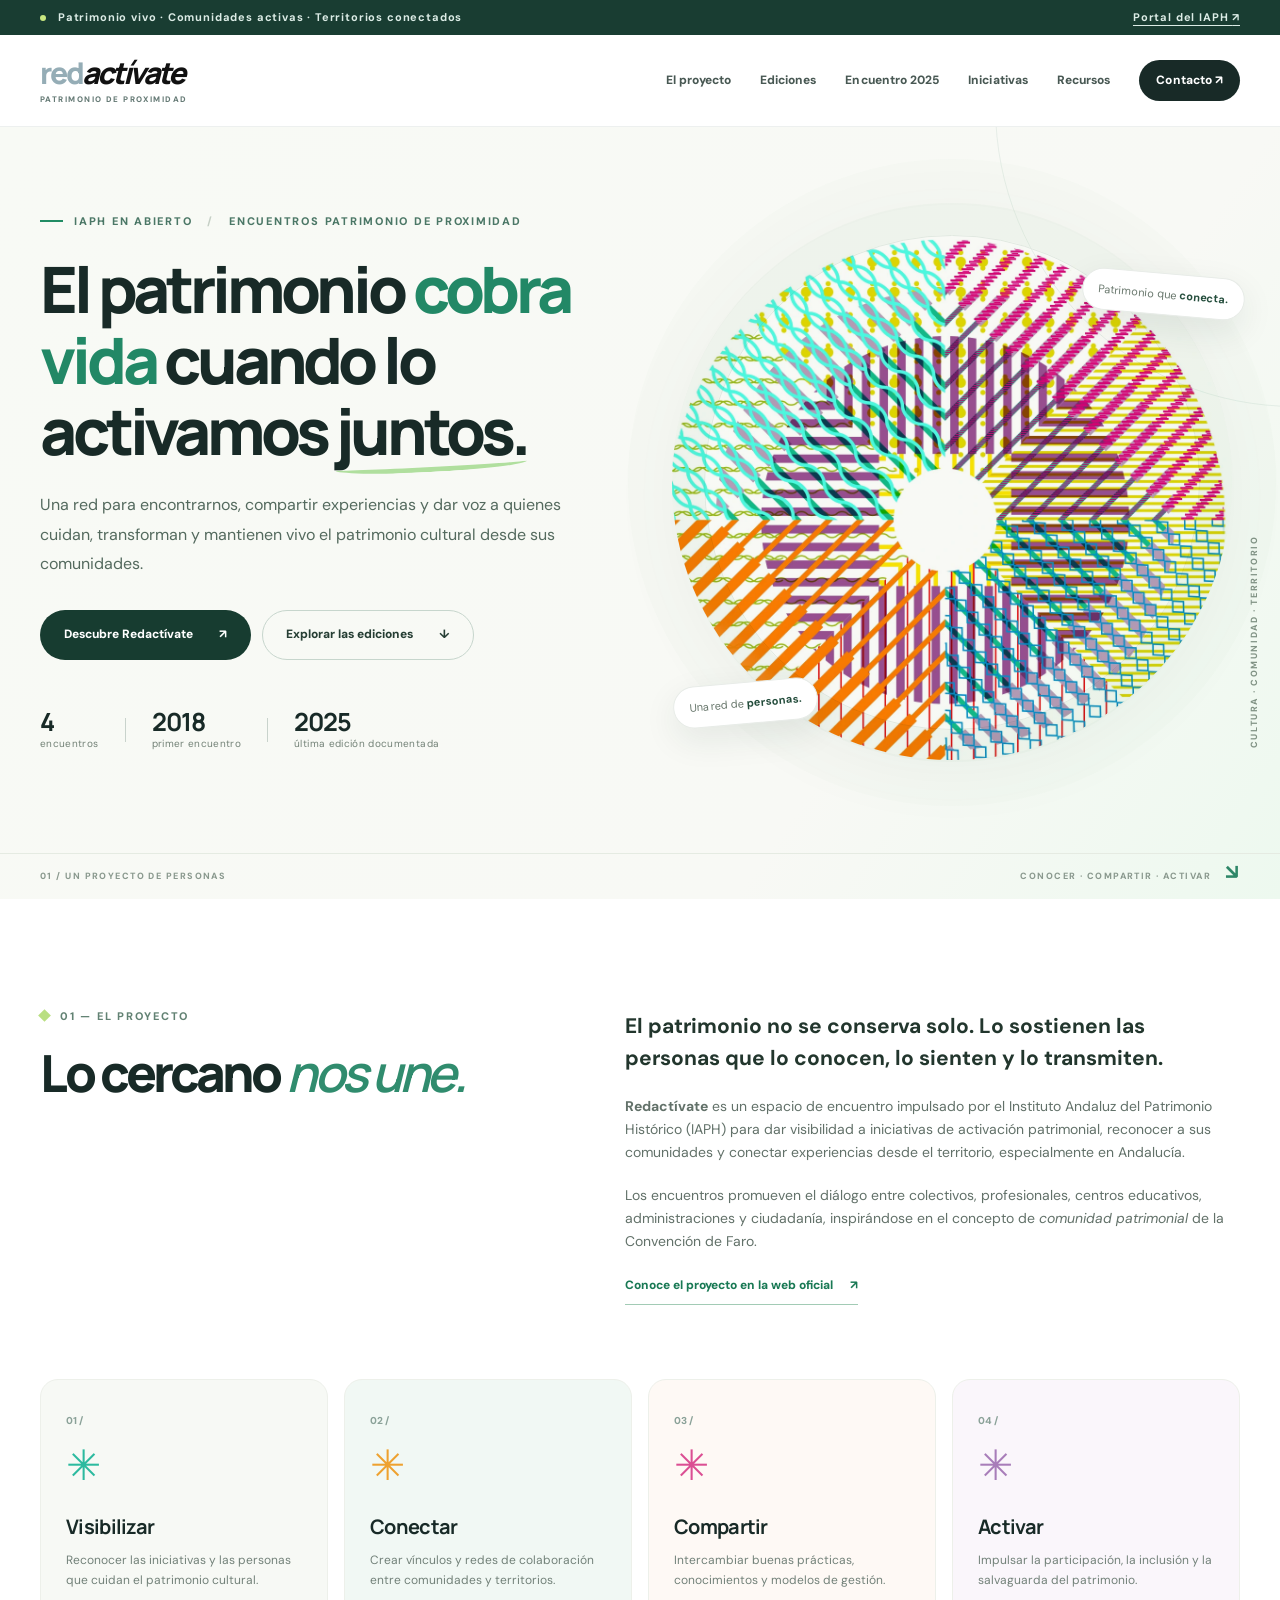
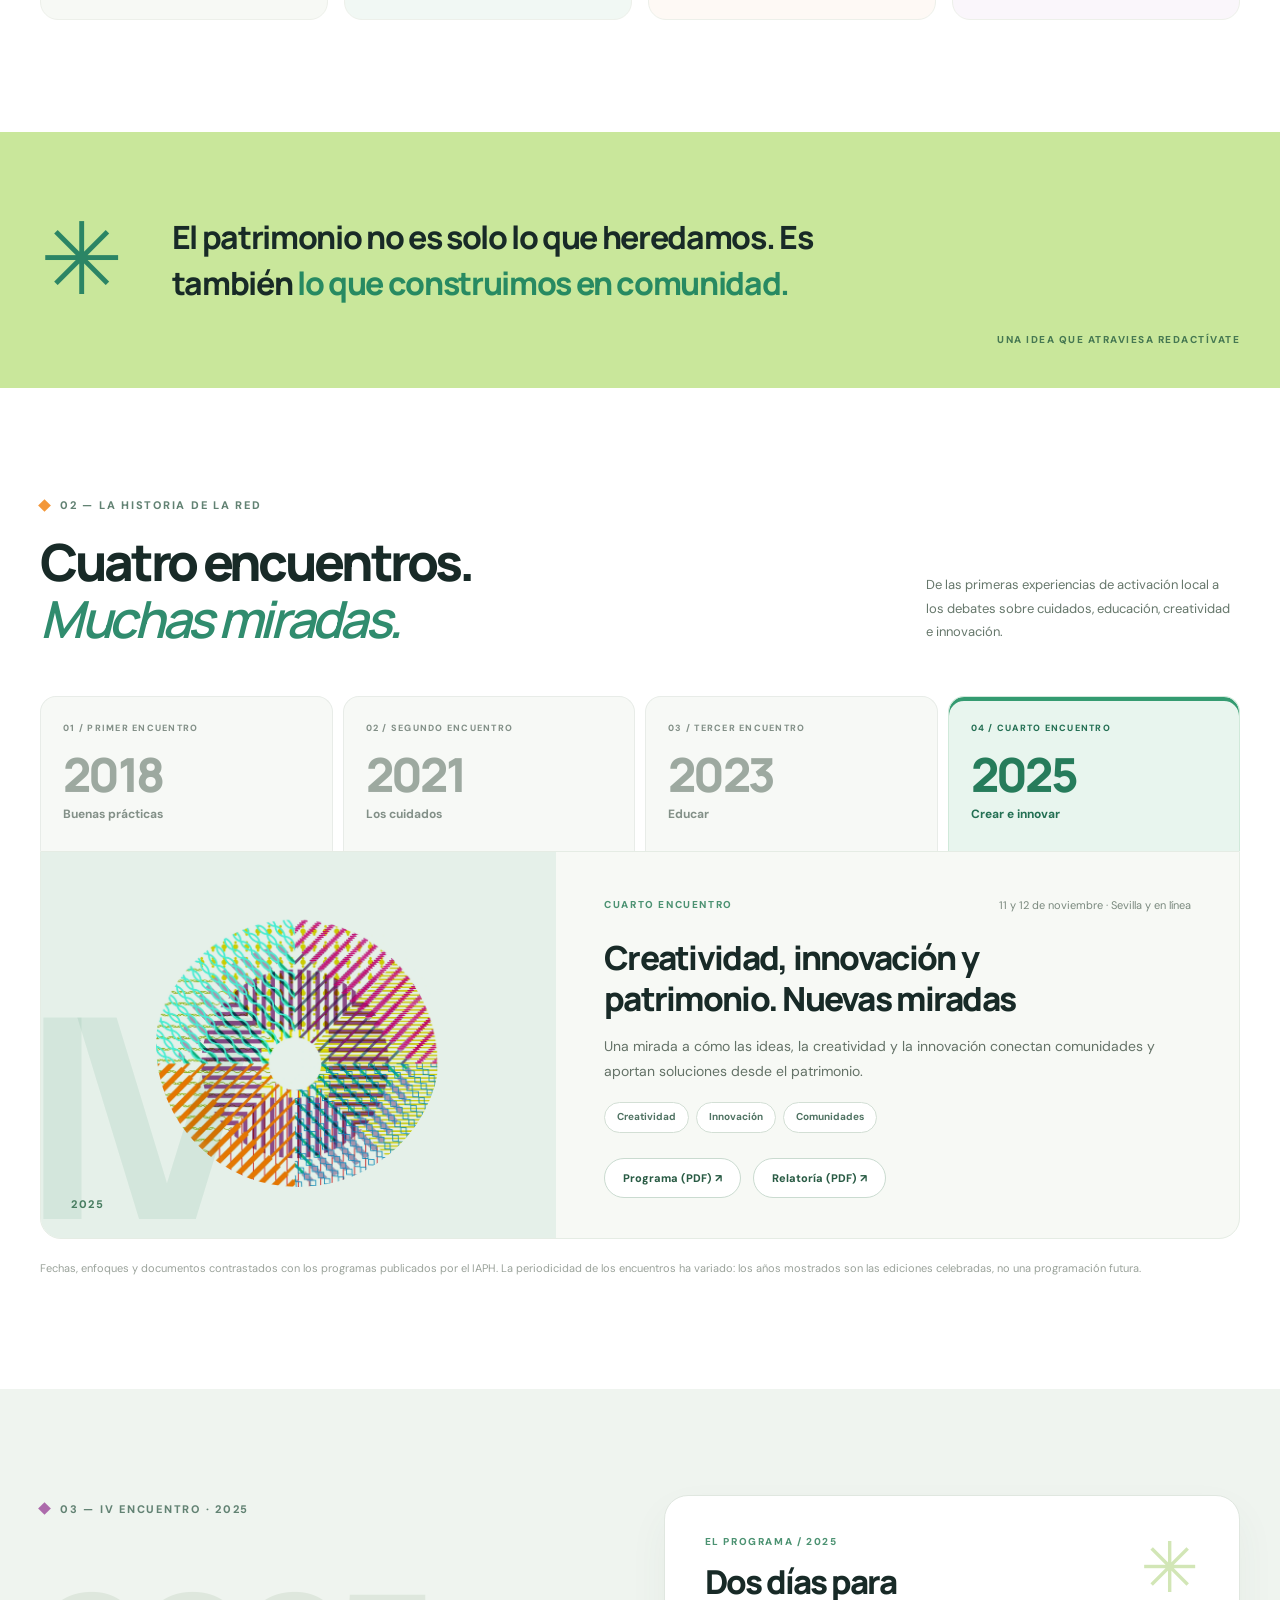
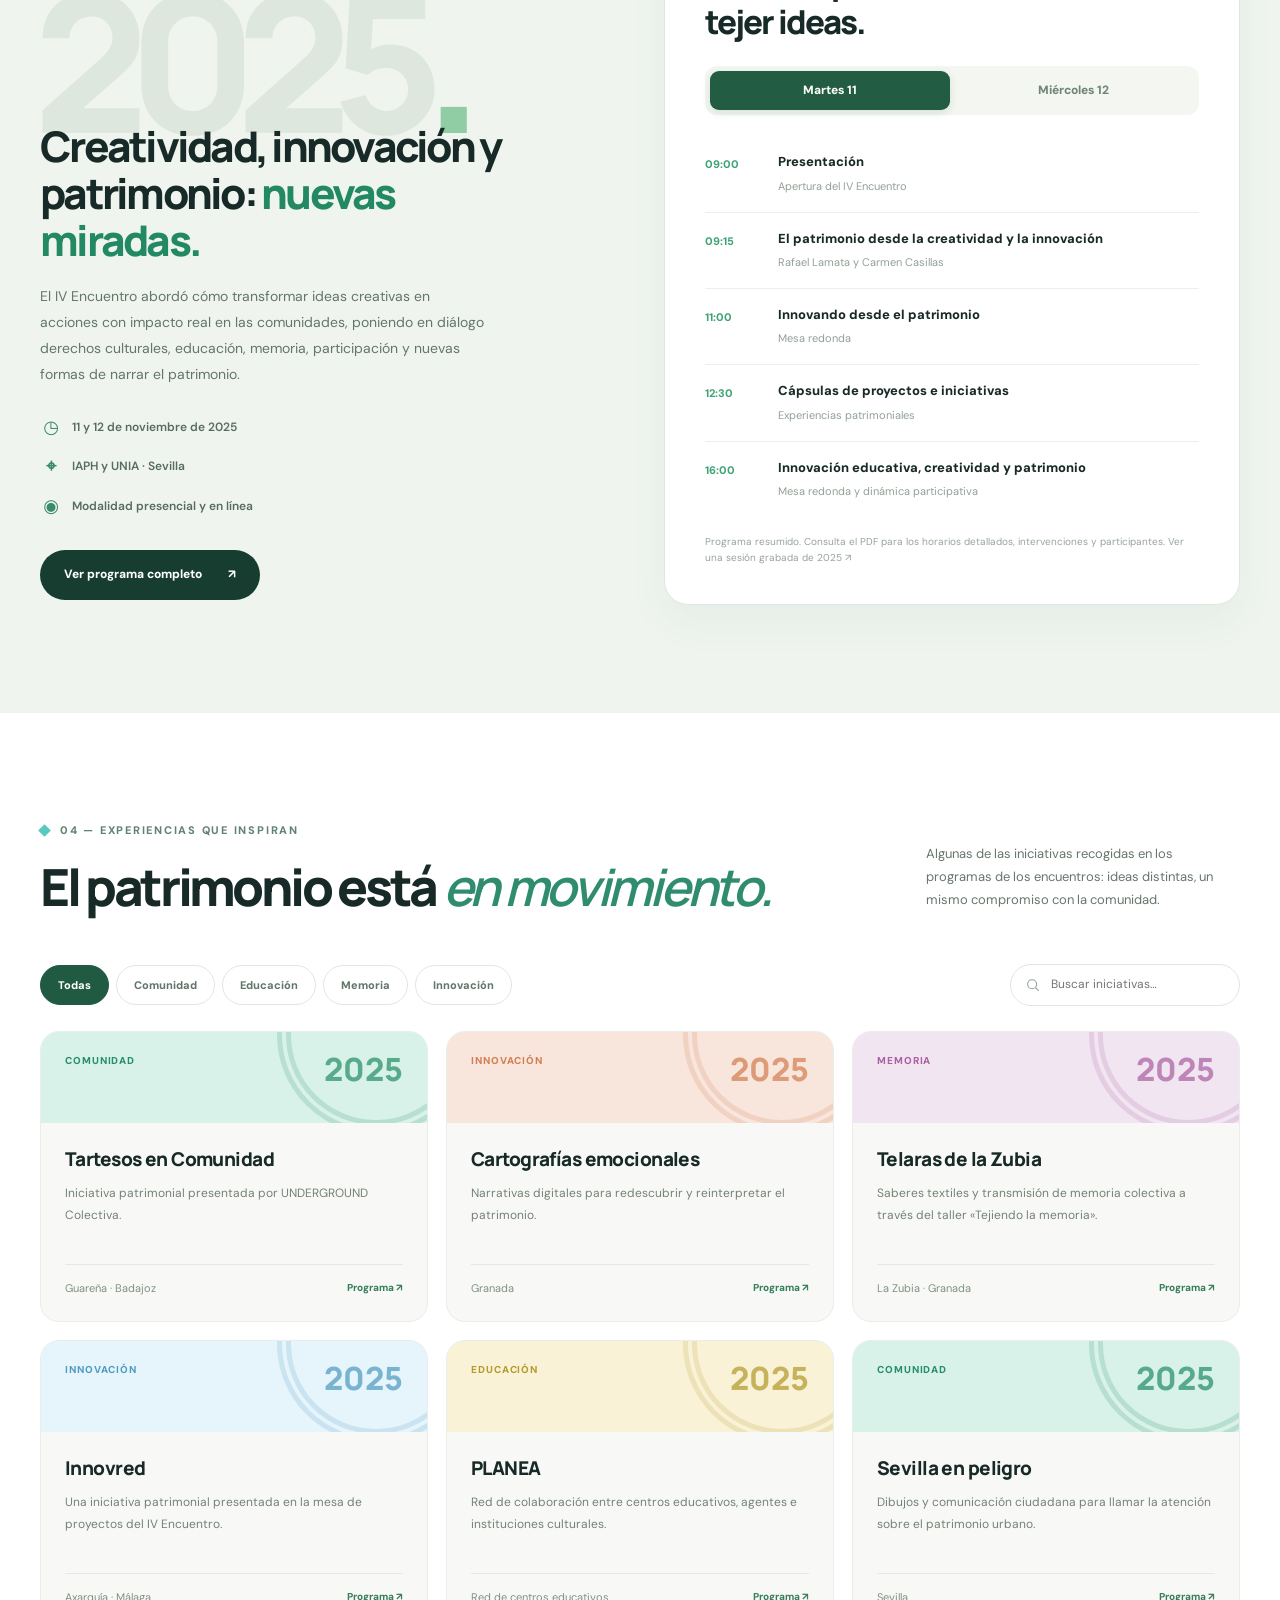
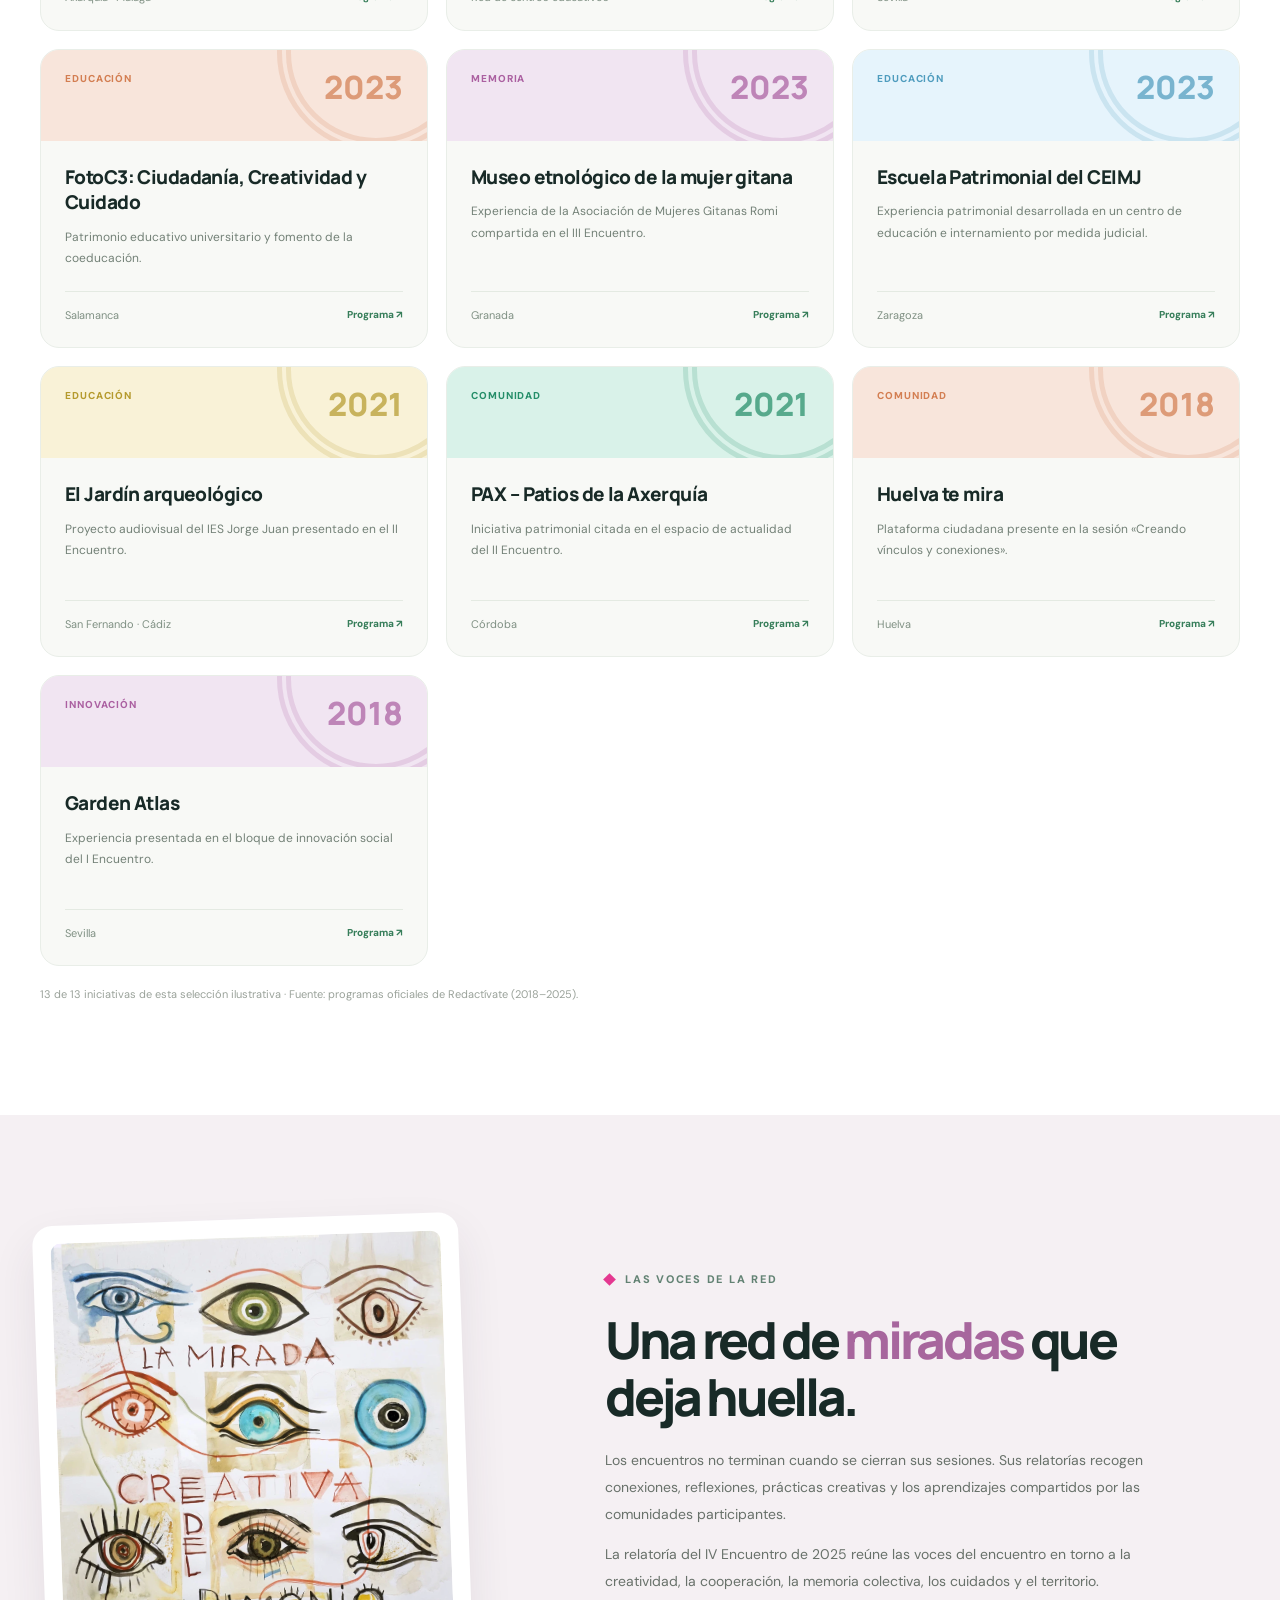
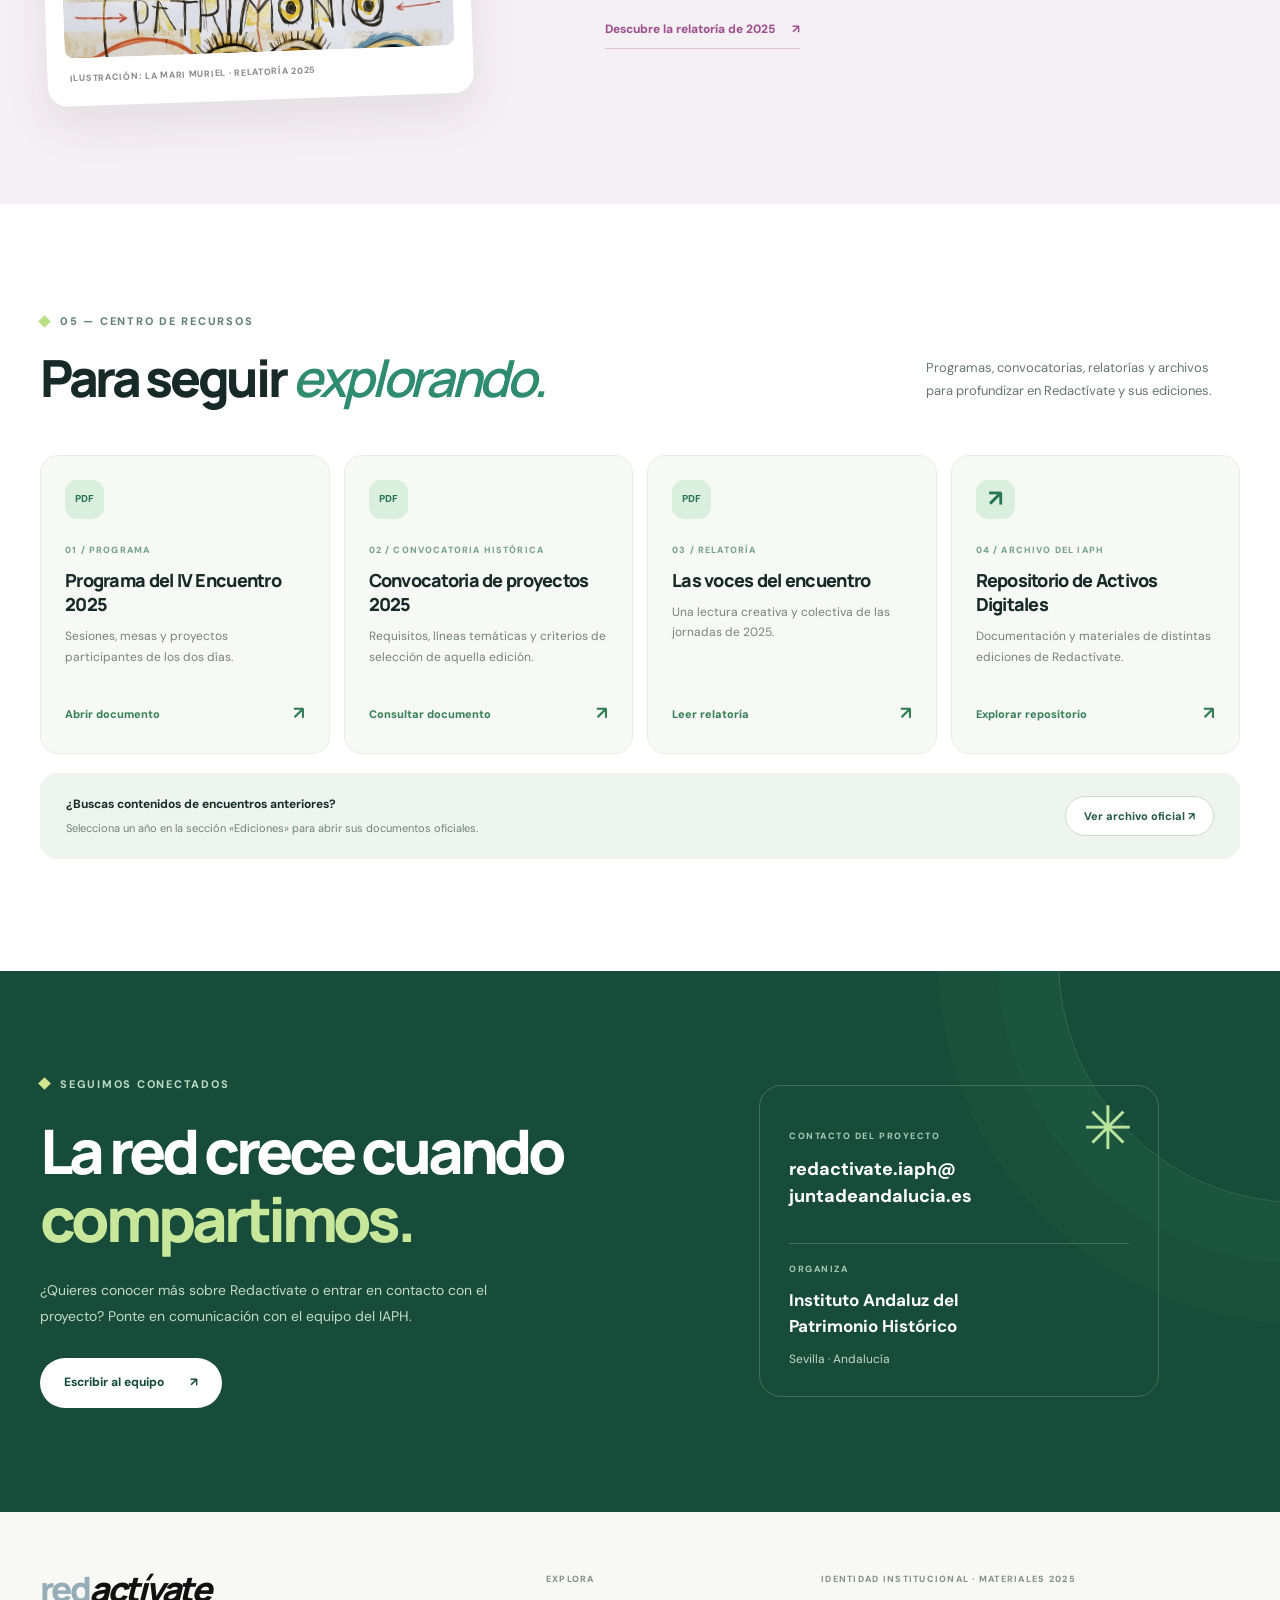
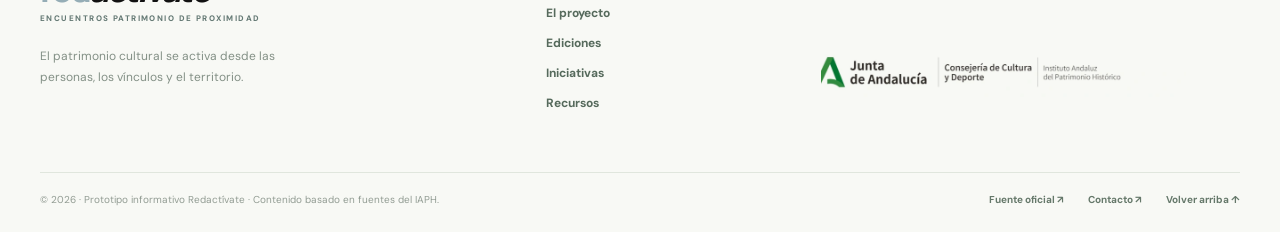
==== index.html @ 1ae695ca "Add files via upload" ====
<!doctype html>
<html lang="es">
<head>
  <meta charset="utf-8">
  <meta name="viewport" content="width=device-width,initial-scale=1">
  <meta name="color-scheme" content="light">
  <meta name="theme-color" content="#f8f9f5">
  <meta name="description" content="Descubre Redactívate, los Encuentros Patrimonio de Proximidad del IAPH: su historia, las ediciones 2018, 2021, 2023 y 2025, iniciativas y recursos.">
  <meta property="og:type" content="website">
  <meta property="og:title" content="Redactívate · Patrimonio de Proximidad">
  <meta property="og:description" content="Personas, patrimonio y territorios conectados. Conoce las cuatro ediciones de los Encuentros Patrimonio de Proximidad.">
  <meta property="og:image" content="assets/img/grafica-redactivate.webp">
  <title>Redactívate — Patrimonio de Proximidad</title>
  <link rel="icon" type="image/svg+xml" href="assets/img/favicon.svg">
  <link rel="preconnect" href="https://fonts.googleapis.com">
  <link rel="preconnect" href="https://fonts.gstatic.com" crossorigin>
  <link href="https://fonts.googleapis.com/css2?family=DM+Sans:wght@400;500;600;700;800&family=Manrope:wght@400;500;600;700;800&display=swap" rel="stylesheet">
  <link rel="stylesheet" href="assets/css/styles.css">
  <script defer src="assets/js/app.js"></script>
</head>
<body>
  <a class="skip-link" href="#contenido">Saltar al contenido</a>
  <div class="top-ribbon"><div class="container top-ribbon-inner"><span class="small-dot"></span> Patrimonio vivo · Comunidades activas · Territorios conectados <a href="https://www.juntadeandalucia.es/organismos/iaph/areas/formacion-difusion/reactivate.html" target="_blank" rel="noopener noreferrer">Portal del IAPH <span aria-hidden="true">↗</span></a></div></div>
  <header class="site-header" id="inicio">
    <div class="container nav-shell">
      <a class="brand" href="#inicio" aria-label="Redactívate, inicio">
        <span class="brand-name"><span class="brand-red">red</span><span class="brand-activate">actívate</span></span>
        <span class="brand-caption">PATRIMONIO DE PROXIMIDAD</span>
      </a>
      <nav class="nav" id="main-nav" aria-label="Navegación principal">
        <a href="#proyecto">El proyecto</a><a href="#ediciones">Ediciones</a><a href="#encuentro-2025">Encuentro 2025</a><a href="#iniciativas">Iniciativas</a><a href="#recursos">Recursos</a>
        <a class="nav-contact" href="#contacto">Contacto <span aria-hidden="true">↗</span></a>
      </nav>
      <button class="menu-toggle" type="button" aria-controls="main-nav" aria-expanded="false" aria-label="Abrir menú"><span></span><span></span><span></span></button>
    </div>
  </header>
  <main id="contenido">
    <section class="hero" aria-labelledby="hero-title">
      <div class="hero-orbit hero-orbit-1" aria-hidden="true"></div>
      <div class="container hero-grid">
        <div class="hero-content">
          <div class="eyebrow"><span class="eyebrow-line"></span> IAPH EN ABIERTO <span class="eyebrow-separator">/</span> ENCUENTROS PATRIMONIO DE PROXIMIDAD</div>
          <h1 id="hero-title">El patrimonio <em>cobra vida</em> cuando lo activamos <span class="h1-under">juntos.</span></h1>
          <p class="hero-desc">Una red para encontrarnos, compartir experiencias y dar voz a quienes cuidan, transforman y mantienen vivo el patrimonio cultural desde sus comunidades.</p>
          <div class="hero-actions"><a class="btn btn-dark" href="#proyecto">Descubre Redactívate <span aria-hidden="true">↗</span></a><a class="btn btn-outline" href="#ediciones">Explorar las ediciones <span aria-hidden="true">↓</span></a></div>
          <div class="hero-kpis" aria-label="Redactívate en cifras"><div><strong>4</strong><span>encuentros</span></div><i></i><div><strong>2018</strong><span>primer encuentro</span></div><i></i><div><strong>2025</strong><span>última edición documentada</span></div></div>
        </div>
        <div class="hero-visual"><div class="hero-disc-back" aria-hidden="true"></div><img class="hero-disc" src="assets/img/grafica-redactivate.webp" alt="Gráfica original multicolor de Redactívate, compuesta por tramas y líneas que convergen en un círculo central" width="1187" height="1180" fetchpriority="high"><span class="floating-tag float-one">Patrimonio que <b>conecta.</b></span><span class="floating-tag float-two">Una red de <b>personas.</b></span><span class="hero-side-label" aria-hidden="true">CULTURA · COMUNIDAD · TERRITORIO</span></div>
      </div>
      <div class="hero-bottom"><div class="container hero-bottom-inner"><span>01 / UN PROYECTO DE PERSONAS</span><span>CONOCER · COMPARTIR · ACTIVAR <span class="arrow-down" aria-hidden="true">↘</span></span></div></div>
    </section>

    <section class="section intro-section" id="proyecto" aria-labelledby="intro-title">
      <div class="container"><div class="intro-layout"><div><div class="section-kicker"><span class="kicker-square lime"></span> 01 — EL PROYECTO</div><h2 class="display-title" id="intro-title">Lo cercano <span class="serif-accent">nos une.</span></h2></div><div class="intro-copy"><p class="lead">El patrimonio no se conserva solo. Lo sostienen las personas que lo conocen, lo sienten y lo transmiten.</p><p><strong>Redactívate</strong> es un espacio de encuentro impulsado por el Instituto Andaluz del Patrimonio Histórico (IAPH) para dar visibilidad a iniciativas de activación patrimonial, reconocer a sus comunidades y conectar experiencias desde el territorio, especialmente en Andalucía.</p><p>Los encuentros promueven el diálogo entre colectivos, profesionales, centros educativos, administraciones y ciudadanía, inspirándose en el concepto de <em>comunidad patrimonial</em> de la Convención de Faro.</p><a href="https://www.juntadeandalucia.es/organismos/iaph/areas/formacion-difusion/reactivate.html" target="_blank" rel="noopener noreferrer" class="inline-link">Conoce el proyecto en la web oficial <span aria-hidden="true">↗</span></a></div></div>
      <div class="purpose-grid">
        <article class="purpose-card"><span class="purpose-no">01 /</span><div class="purpose-icon purpose-icon-a" aria-hidden="true">✳</div><h3>Visibilizar</h3><p>Reconocer las iniciativas y las personas que cuidan el patrimonio cultural.</p></article>
        <article class="purpose-card"><span class="purpose-no">02 /</span><div class="purpose-icon purpose-icon-b" aria-hidden="true">✳</div><h3>Conectar</h3><p>Crear vínculos y redes de colaboración entre comunidades y territorios.</p></article>
        <article class="purpose-card"><span class="purpose-no">03 /</span><div class="purpose-icon purpose-icon-c" aria-hidden="true">✳</div><h3>Compartir</h3><p>Intercambiar buenas prácticas, conocimientos y modelos de gestión.</p></article>
        <article class="purpose-card"><span class="purpose-no">04 /</span><div class="purpose-icon purpose-icon-d" aria-hidden="true">✳</div><h3>Activar</h3><p>Impulsar la participación, la inclusión y la salvaguarda del patrimonio.</p></article>
      </div></div>
    </section>

    <section class="statement-section" aria-label="Nuestro propósito"><div class="container statement-layout"><span class="statement-star" aria-hidden="true">✳</span><p>El patrimonio no es solo lo que heredamos. Es también <em>lo que construimos en comunidad.</em></p><span class="statement-source">UNA IDEA QUE ATRAVIESA REDACTÍVATE</span></div></section>

    <section class="section editions-section" id="ediciones" aria-labelledby="editions-title"><div class="container"><div class="section-header"><div><div class="section-kicker"><span class="kicker-square orange"></span> 02 — LA HISTORIA DE LA RED</div><h2 class="display-title" id="editions-title">Cuatro encuentros.<br><span class="serif-accent">Muchas miradas.</span></h2></div><p>De las primeras experiencias de activación local a los debates sobre cuidados, educación, creatividad e innovación.</p></div>
      <div class="edition-selector" role="tablist" aria-label="Seleccionar edición del encuentro"><button class="edition-tab" role="tab" id="tab-2018" aria-controls="edition-panel" aria-selected="false" tabindex="-1" data-edition="2018"><small>01 / PRIMER ENCUENTRO</small><strong>2018</strong><span>Buenas prácticas</span></button><button class="edition-tab" role="tab" id="tab-2021" aria-controls="edition-panel" aria-selected="false" tabindex="-1" data-edition="2021"><small>02 / SEGUNDO ENCUENTRO</small><strong>2021</strong><span>Los cuidados</span></button><button class="edition-tab" role="tab" id="tab-2023" aria-controls="edition-panel" aria-selected="false" tabindex="-1" data-edition="2023"><small>03 / TERCER ENCUENTRO</small><strong>2023</strong><span>Educar</span></button><button class="edition-tab active" role="tab" id="tab-2025" aria-controls="edition-panel" aria-selected="true" tabindex="0" data-edition="2025"><small>04 / CUARTO ENCUENTRO</small><strong>2025</strong><span>Crear e innovar</span></button></div>
      <div class="edition-detail" id="edition-panel" role="tabpanel" aria-labelledby="tab-2025" tabindex="0"><div class="edition-art"><span class="edition-big-number" id="edition-number">IV</span><img src="assets/img/grafica-redactivate.webp" alt="Gráfica Redactívate" id="edition-image" loading="lazy"><span class="edition-art-year" id="edition-art-year">2025</span></div><div class="edition-info"><div class="edition-info-top"><span class="micro-label" id="edition-count">CUARTO ENCUENTRO</span><span class="edition-info-date" id="edition-date">11 y 12 de noviembre · Sevilla y en línea</span></div><h3 id="edition-title">Creatividad, innovación y patrimonio. Nuevas miradas</h3><p id="edition-description">Una mirada a cómo las ideas, la creatividad y la innovación conectan comunidades y aportan soluciones desde el patrimonio.</p><div class="edition-tags" id="edition-tags"><span>Creatividad</span><span>Innovación</span><span>Comunidades</span></div><div class="edition-links" id="edition-links"><a class="text-button" href="assets/docs/REDACTIVATE_Programa_2025.pdf" target="_blank" rel="noopener">Programa (PDF) ↗</a><a class="text-button" href="assets/docs/Relatoria_Encuentro_IAPH_Redactivate_2025.pdf" target="_blank" rel="noopener">Relatoría (PDF) ↗</a></div></div></div>
      <p class="fineprint">Fechas, enfoques y documentos contrastados con los programas publicados por el IAPH. La periodicidad de los encuentros ha variado: los años mostrados son las ediciones celebradas, no una programación futura.</p>
    </div></section>

    <section class="focus-section" id="encuentro-2025" aria-labelledby="focus-title"><div class="container focus-grid"><div class="focus-overview"><div class="section-kicker"><span class="kicker-square lilac"></span> 03 — IV ENCUENTRO · 2025</div><div class="focus-big-mark">2025<span>.</span></div><h2 id="focus-title">Creatividad, innovación y patrimonio: <em>nuevas miradas.</em></h2><p>El IV Encuentro abordó cómo transformar ideas creativas en acciones con impacto real en las comunidades, poniendo en diálogo derechos culturales, educación, memoria, participación y nuevas formas de narrar el patrimonio.</p><div class="focus-meta"><div><span aria-hidden="true">◷</span> 11 y 12 de noviembre de 2025</div><div><span aria-hidden="true">⌖</span> IAPH y UNIA · Sevilla</div><div><span aria-hidden="true">◉</span> Modalidad presencial y en línea</div></div><a class="btn btn-dark" href="assets/docs/REDACTIVATE_Programa_2025.pdf" target="_blank" rel="noopener">Ver programa completo <span aria-hidden="true">↗</span></a></div><div class="focus-schedule"><div class="schedule-title-row"><div><span class="micro-label">EL PROGRAMA / 2025</span><h3>Dos días para<br>tejer ideas.</h3></div><span class="schedule-deco" aria-hidden="true">✳</span></div><div class="day-switch" aria-label="Día del programa"><button class="day-btn active" data-day="11" aria-pressed="true">Martes 11</button><button class="day-btn" data-day="12" aria-pressed="false">Miércoles 12</button></div><ol class="schedule-list" id="schedule-list"><li><span>09:00</span><div><strong>Presentación</strong><small>Apertura del IV Encuentro</small></div></li><li><span>09:15</span><div><strong>El patrimonio desde la creatividad y la innovación</strong><small>Rafael Lamata y Carmen Casillas</small></div></li><li><span>11:00</span><div><strong>Innovando desde el patrimonio</strong><small>Mesa redonda</small></div></li><li><span>12:30</span><div><strong>Cápsulas de proyectos e iniciativas</strong><small>Experiencias patrimoniales</small></div></li><li><span>16:00</span><div><strong>Innovación educativa, creatividad y patrimonio</strong><small>Mesa redonda y dinámica participativa</small></div></li></ol><p class="schedule-note">Programa resumido. Consulta el PDF para los horarios detallados, intervenciones y participantes. <a href="https://www.youtube.com/watch?v=MYU28iRAB08" target="_blank" rel="noopener noreferrer">Ver una sesión grabada de 2025 ↗</a></p></div></div></section>

    <section class="section projects-section" id="iniciativas" aria-labelledby="projects-title"><div class="container"><div class="section-header"><div><div class="section-kicker"><span class="kicker-square cyan"></span> 04 — EXPERIENCIAS QUE INSPIRAN</div><h2 class="display-title" id="projects-title">El patrimonio está <span class="serif-accent">en movimiento.</span></h2></div><p>Algunas de las iniciativas recogidas en los programas de los encuentros: ideas distintas, un mismo compromiso con la comunidad.</p></div>
      <div class="filter-toolbar"><div class="filter-pills" role="group" aria-label="Filtrar iniciativas por temática"><button class="filter-pill active" data-filter="todas" aria-pressed="true">Todas</button><button class="filter-pill" data-filter="comunidad" aria-pressed="false">Comunidad</button><button class="filter-pill" data-filter="educacion" aria-pressed="false">Educación</button><button class="filter-pill" data-filter="memoria" aria-pressed="false">Memoria</button><button class="filter-pill" data-filter="innovacion" aria-pressed="false">Innovación</button></div><label class="search-wrap"><svg width="18" height="18" viewBox="0 0 24 24" fill="none" stroke="currentColor" stroke-width="1.7" aria-hidden="true"><circle cx="10.8" cy="10.8" r="6.8"/><path d="m16 16 5 5"/></svg><span class="sr-only">Buscar proyectos</span><input id="project-search" type="search" placeholder="Buscar iniciativas…" autocomplete="off"></label></div><div id="projects-grid" class="projects-grid" aria-live="polite"></div><p class="fineprint project-count" id="project-count">Selección ilustrativa basada en los programas oficiales. No es un catálogo exhaustivo.</p>
    </div></section>

    <section class="creative-section" aria-labelledby="creative-title"><div class="container creative-grid"><div class="creative-image"><img src="assets/img/mirada-creativa-la-mari-muriel.webp" alt="Ilustración La mirada creativa del patrimonio de La Mari Muriel, reproducida en la relatoría del encuentro de 2025" loading="lazy"><span>ILUSTRACIÓN: LA MARI MURIEL · RELATORÍA 2025</span></div><div class="creative-copy"><div class="section-kicker"><span class="kicker-square pink"></span> LAS VOCES DE LA RED</div><h2 id="creative-title">Una red de <em>miradas</em> que deja huella.</h2><p>Los encuentros no terminan cuando se cierran sus sesiones. Sus relatorías recogen conexiones, reflexiones, prácticas creativas y los aprendizajes compartidos por las comunidades participantes.</p><p>La relatoría del IV Encuentro de 2025 reúne las voces del encuentro en torno a la creatividad, la cooperación, la memoria colectiva, los cuidados y el territorio.</p><a class="inline-link" href="assets/docs/Relatoria_Encuentro_IAPH_Redactivate_2025.pdf" target="_blank" rel="noopener">Descubre la relatoría de 2025 <span aria-hidden="true">↗</span></a></div></div></section>

    <section class="section resources-section" id="recursos" aria-labelledby="resources-title"><div class="container"><div class="section-header"><div><div class="section-kicker"><span class="kicker-square lime"></span> 05 — CENTRO DE RECURSOS</div><h2 class="display-title" id="resources-title">Para seguir <span class="serif-accent">explorando.</span></h2></div><p>Programas, convocatorias, relatorías y archivos para profundizar en Redactívate y sus ediciones.</p></div><div class="resources-grid"><a href="assets/docs/REDACTIVATE_Programa_2025.pdf" target="_blank" rel="noopener" class="resource-card"><span class="resource-icon">PDF</span><span class="resource-number">01 / PROGRAMA</span><h3>Programa del IV Encuentro 2025</h3><p>Sesiones, mesas y proyectos participantes de los dos días.</p><span class="resource-link">Abrir documento <b aria-hidden="true">↗</b></span></a><a href="assets/docs/Convocatoria_Proyect_Redactivate_25_v2.pdf" target="_blank" rel="noopener" class="resource-card"><span class="resource-icon">PDF</span><span class="resource-number">02 / CONVOCATORIA HISTÓRICA</span><h3>Convocatoria de proyectos 2025</h3><p>Requisitos, líneas temáticas y criterios de selección de aquella edición.</p><span class="resource-link">Consultar documento <b aria-hidden="true">↗</b></span></a><a href="assets/docs/Relatoria_Encuentro_IAPH_Redactivate_2025.pdf" target="_blank" rel="noopener" class="resource-card"><span class="resource-icon">PDF</span><span class="resource-number">03 / RELATORÍA</span><h3>Las voces del encuentro</h3><p>Una lectura creativa y colectiva de las jornadas de 2025.</p><span class="resource-link">Leer relatoría <b aria-hidden="true">↗</b></span></a><a href="https://repositorio.iaph.es/handle/11532/326411" target="_blank" rel="noopener noreferrer" class="resource-card"><span class="resource-icon icon-open">↗</span><span class="resource-number">04 / ARCHIVO DEL IAPH</span><h3>Repositorio de Activos Digitales</h3><p>Documentación y materiales de distintas ediciones de Redactívate.</p><span class="resource-link">Explorar repositorio <b aria-hidden="true">↗</b></span></a></div><div class="resources-footnote"><div><strong>¿Buscas contenidos de encuentros anteriores?</strong><span>Selecciona un año en la sección «Ediciones» para abrir sus documentos oficiales.</span></div><a href="https://www.juntadeandalucia.es/organismos/iaph/areas/formacion-difusion/reactivate.html" target="_blank" rel="noopener noreferrer" class="text-button">Ver archivo oficial ↗</a></div></div></section>

    <section class="contact-section" id="contacto" aria-labelledby="contact-title"><div class="container contact-grid"><div><div class="section-kicker light-kicker"><span class="kicker-square"></span> SEGUIMOS CONECTADOS</div><h2 id="contact-title">La red crece cuando <em>compartimos.</em></h2><p>¿Quieres conocer más sobre Redactívate o entrar en contacto con el proyecto? Ponte en comunicación con el equipo del IAPH.</p><a class="btn btn-white" href="mailto:redactivate.iaph@juntadeandalucia.es?subject=Consulta%20sobre%20Redact%C3%ADvate">Escribir al equipo <span aria-hidden="true">↗</span></a></div><div class="contact-aside"><div class="contact-mark" aria-hidden="true">✳</div><span>CONTACTO DEL PROYECTO</span><a href="mailto:redactivate.iaph@juntadeandalucia.es">redactivate.iaph@<wbr>juntadeandalucia.es</a><hr><span>ORGANIZA</span><strong>Instituto Andaluz del<br>Patrimonio Histórico</strong><p>Sevilla · Andalucía</p></div></div></section>
  </main>
  <footer class="footer"><div class="container"><div class="footer-top"><div><a href="#inicio" class="brand footer-brand"><span class="brand-name"><span class="brand-red">red</span><span class="brand-activate">actívate</span></span><span class="brand-caption">ENCUENTROS PATRIMONIO DE PROXIMIDAD</span></a><p>El patrimonio cultural se activa desde las personas, los vínculos y el territorio.</p></div><div class="footer-nav"><span>EXPLORA</span><a href="#proyecto">El proyecto</a><a href="#ediciones">Ediciones</a><a href="#iniciativas">Iniciativas</a><a href="#recursos">Recursos</a></div><div class="footer-institution"><span>IDENTIDAD INSTITUCIONAL · MATERIALES 2025</span><img src="assets/img/logos-institucionales-2025.webp" loading="lazy" alt="Logotipos de la Junta de Andalucía, Consejería de Cultura y Deporte e Instituto Andaluz del Patrimonio Histórico en los documentos de 2025"></div></div><div class="footer-bottom"><span>© <span id="year">2026</span> · Prototipo informativo Redactívate · Contenido basado en fuentes del IAPH.</span><div><a href="https://www.juntadeandalucia.es/organismos/iaph/areas/formacion-difusion/reactivate.html" target="_blank" rel="noopener noreferrer">Fuente oficial ↗</a><a href="mailto:redactivate.iaph@juntadeandalucia.es">Contacto ↗</a><a href="#inicio">Volver arriba ↑</a></div></div></div></footer>
</body>
</html>
---- assets/css/styles.css ----
:root{--ink:#182a27;--muted:#65736e;--quiet:#899690;--border:#e5e8e1;--paper:#fff;--cream:#f8f9f5;--soft:#f0f4ed;--green:#218c64;--teal:#24a49b;--orange:#f39739;--pink:#e43890;--purple:#ac6aab;--lime:#c8e780;--radius:24px;--max:1200px}*{box-sizing:border-box}html{scroll-behavior:smooth;scroll-padding-top:106px}body{margin:0;background:var(--paper);font:16px/1.65 'DM Sans',system-ui,-apple-system,Segoe UI,sans-serif;color:var(--ink);-webkit-font-smoothing:antialiased}::selection{background:#b6f4d6;color:#0f4838}a{color:inherit;text-decoration:none}button,input{font:inherit}button{cursor:pointer}img{max-width:100%;display:block}p{margin:0 0 1em}.container{width:min(calc(100% - 72px),var(--max));margin-inline:auto}.skip-link{position:fixed;z-index:200;top:-90px;left:12px;padding:12px 18px;background:#fff;color:#111;border-radius:7px}.skip-link:focus{top:12px}.sr-only{position:absolute;width:1px;height:1px;overflow:hidden;clip:rect(0,0,0,0);white-space:nowrap}a:focus-visible,button:focus-visible,input:focus-visible{outline:3px solid #55bda5;outline-offset:4px}.top-ribbon{background:#193d32;color:#dcece6;font-size:11px;letter-spacing:.075em;font-weight:700}.top-ribbon-inner{min-height:35px;display:flex;align-items:center;gap:12px}.top-ribbon a{margin-left:auto;text-decoration:underline;text-underline-offset:4px}.small-dot{display:inline-block;flex:0 0 auto;width:6px;height:6px;border-radius:50%;background:#c8e780}.site-header{background:rgba(255,255,255,.96);position:sticky;top:0;z-index:80;border-bottom:1px solid rgba(25,61,50,.08);backdrop-filter:blur(18px)}.nav-shell{height:91px;display:flex;align-items:center;justify-content:space-between;gap:25px}.brand{display:flex;flex-direction:column;line-height:1;white-space:nowrap;flex-shrink:0}.brand-name{font-family:Manrope,'DM Sans',sans-serif;font-size:30px;font-weight:800;letter-spacing:-.075em}.brand-red{color:#95adb6}.brand-activate{color:#111;font-style:italic}.brand-caption{font-size:8px;letter-spacing:.18em;font-weight:800;color:#647974;margin-top:7px}.nav{display:flex;align-items:center;gap:29px}.nav>a{font-size:12px;letter-spacing:.005em;font-weight:800;color:#485853;transition:color .2s}.nav>a:hover{color:var(--green)}.nav>a.nav-contact{background:var(--ink);color:white;padding:11px 17px;border-radius:30px}.nav>a.nav-contact:hover{background:#237d5e}.menu-toggle{display:none;width:46px;height:42px;align-items:center;justify-content:center;flex-direction:column;gap:5px;background:white;border:1px solid var(--border);border-radius:12px}.menu-toggle span{height:2px;width:18px;background:var(--ink)}.hero{position:relative;background:linear-gradient(125deg,#f8faf5 0%,#f8f9f5 70%,#edf9ef 100%);overflow:hidden}.hero-orbit{position:absolute;border:1px solid rgba(48,112,87,.09);border-radius:50%;pointer-events:none}.hero-orbit-1{width:600px;height:600px;right:-315px;top:-320px}.hero-grid{min-height:615px;display:grid;grid-template-columns:52% 48%;align-items:center;position:relative;padding:55px 0 70px}.hero-content{position:relative;z-index:2;padding:30px 0}.eyebrow,.section-kicker,.micro-label{font-size:11px;font-weight:800;letter-spacing:.16em;text-transform:uppercase;display:flex;align-items:center;gap:11px}.eyebrow{color:#4b7766}.eyebrow-line{width:23px;height:2px;background:var(--green)}.eyebrow-separator{color:#c5cfc5;margin:0 4px}.hero h1,.display-title,.focus-overview h2,.creative-copy h2,.contact-grid h2{font-family:Manrope,'DM Sans',sans-serif;font-weight:800;letter-spacing:-.065em;line-height:1.105}.hero h1{font-size:clamp(46px,5vw,76px);margin:24px 0 24px;max-width:675px}.hero h1 em,.focus-overview h2 em,.creative-copy h2 em,.contact-grid h2 em{font-style:normal;color:#228866}.h1-under{position:relative;white-space:nowrap}.h1-under:after{content:'';position:absolute;bottom:2px;height:8px;left:0;width:100%;border-bottom:5px solid #b0df9e;border-radius:50%;transform:rotate(-3deg)}.hero-desc{font-size:16px;color:#546a5e;line-height:1.85;max-width:528px;margin-bottom:31px}.hero-actions{display:flex;flex-wrap:wrap;gap:11px}.btn{display:inline-flex;align-items:center;justify-content:center;gap:26px;border-radius:40px;padding:14px 23px;font-size:12px;font-weight:800;border:1px solid transparent;min-height:49px;transition:transform .2s,background .2s}.btn:hover{transform:translateY(-2px)}.btn-dark{color:white;background:#173c30}.btn-dark:hover{background:#257953}.btn-outline{color:#263e34;border-color:#c7d6cd;background:transparent}.btn-outline:hover{background:white}.hero-kpis{display:flex;align-items:center;gap:26px;margin-top:48px}.hero-kpis div{display:flex;flex-direction:column;gap:1px}.hero-kpis strong{font-family:Manrope,sans-serif;font-size:25px;line-height:1.1;letter-spacing:-.04em}.hero-kpis span{font-size:10px;color:#728176;letter-spacing:.035em}.hero-kpis i{display:block;height:24px;width:1px;background:#c9d3cc}.hero-visual{position:relative;display:flex;justify-content:center;align-items:center;min-height:575px}.hero-disc{width:min(100%,560px);mix-blend-mode:multiply;filter:drop-shadow(0 12px 30px rgba(50,83,71,.04));border-radius:50%;animation:floaty 9s ease-in-out infinite;z-index:1}.hero-disc-back{position:absolute;width:86%;aspect-ratio:1;border-radius:50%;border:1px solid #e1e9e1;box-shadow:0 0 0 32px rgba(195,215,190,.13),0 0 0 76px rgba(195,215,190,.065)}.floating-tag{position:absolute;font-size:11px;background:white;border:1px solid #e8ece8;border-radius:30px;padding:11px 15px;color:#68776c;z-index:2;box-shadow:0 12px 35px rgba(21,54,41,.09)}.floating-tag b{color:#244d3c}.float-one{right:-5px;top:78px;transform:rotate(5deg)}.float-two{bottom:46px;left:9px;transform:rotate(-5deg)}.hero-side-label{position:absolute;right:-22px;bottom:128px;transform:rotate(-90deg) translateX(50%);transform-origin:right bottom;font-size:9px;letter-spacing:.18em;color:#819385;font-weight:800}.hero-bottom{border-top:1px solid #e5ebe2}.hero-bottom-inner{display:flex;justify-content:space-between;align-items:center;padding:15px 0;font-weight:800;font-size:9px;letter-spacing:.16em;color:#8a998e}.arrow-down{font-size:21px;line-height:0;margin-left:10px;color:#2e8768}.section{padding:108px 0 112px}.section-kicker{color:#628273}.kicker-square{width:9px;height:9px;display:block;background:#b9df82;transform:rotate(45deg);flex:0 0 9px}.kicker-square.orange{background:var(--orange)}.kicker-square.lilac{background:var(--purple)}.kicker-square.cyan{background:#58c9c0}.kicker-square.pink{background:var(--pink)}.display-title{font-size:clamp(38px,4vw,58px);margin:19px 0 0}.serif-accent{color:#308c6e;font-weight:600;font-style:italic}.intro-layout{display:grid;grid-template-columns:minmax(0,47fr) minmax(0,53fr);gap:40px}.intro-copy{padding-top:3px;color:#627169;font-size:14px;max-width:610px}.intro-copy .lead{color:#22362d;font-weight:700;font-size:21px;line-height:1.55}.intro-copy p{margin-bottom:20px}.inline-link{display:inline-flex;align-items:center;gap:17px;font-weight:800;font-size:12px;color:#197954;border-bottom:1px solid #a2cbb5;padding-bottom:8px}.inline-link:hover{gap:24px}.purpose-grid{display:grid;grid-template-columns:repeat(4,minmax(0,1fr));gap:16px;margin-top:74px}.purpose-card{background:#f7f9f5;border:1px solid #edf0ea;border-radius:18px;padding:26px 25px 29px;position:relative;overflow:hidden;min-height:240px;transition:transform .2s}.purpose-card:hover{transform:translateY(-4px)}.purpose-card:nth-child(2){background:#f1f8f4}.purpose-card:nth-child(3){background:#fef9f5}.purpose-card:nth-child(4){background:#faf6fb}.purpose-no{font-size:10px;font-weight:800;color:#8aa198}.purpose-icon{font-size:42px;line-height:1;margin:12px 0 23px;color:#2cba9f}.purpose-icon-b{color:#eea12f}.purpose-icon-c{color:#db4e93}.purpose-icon-d{color:#a87db9}.purpose-card h3{font-family:Manrope;font-size:20px;letter-spacing:-.035em;margin:0 0 7px}.purpose-card p{font-size:12px;color:#728179;line-height:1.7;margin:0}.statement-section{background:#c9e79b;position:relative;overflow:hidden}.statement-layout{min-height:256px;display:flex;align-items:center;gap:48px;position:relative}.statement-star{color:#2b8565;font-size:100px;line-height:1}.statement-layout p{font-family:Manrope;font-size:clamp(25px,2.5vw,36px);font-weight:750;line-height:1.45;letter-spacing:-.042em;max-width:690px;margin:0}.statement-layout em{font-style:normal;color:#278a62}.statement-source{font-size:10px;font-weight:800;letter-spacing:.15em;margin-left:auto;align-self:flex-end;white-space:nowrap;margin-bottom:40px;color:#467852}.editions-section{background:#fff}.section-header{display:flex;align-items:flex-end;justify-content:space-between;gap:32px;margin-bottom:49px}.section-header>p{font-size:13px;color:#66776b;max-width:310px;line-height:1.8;margin:0 4px 3px}.edition-selector{display:grid;grid-template-columns:repeat(4,1fr);gap:10px;margin-bottom:0}.edition-tab{text-align:left;padding:24px 22px 26px;background:#f7f9f6;border:1px solid #e8ece8;border-bottom:none;border-radius:16px 16px 0 0;color:#839088;display:flex;flex-direction:column;transition:background .2s,color .2s}.edition-tab small{font-size:9px;letter-spacing:.14em;font-weight:800}.edition-tab strong{font:800 47px/1.25 Manrope,sans-serif;letter-spacing:-.055em;margin:10px 0 1px;color:#9da9a0}.edition-tab span{font-size:12px;font-weight:700}.edition-tab:hover{background:#f1f8f4}.edition-tab.active{background:#e8f5ee;border-color:#d0e9da;box-shadow:inset 0 4px 0 #349b71;color:#236f53}.edition-tab.active strong{color:#267c5b}.edition-detail{display:grid;grid-template-columns:43% 57%;background:#f7f9f5;border:1px solid #e5ece4;border-radius:0 0 21px 21px;overflow:hidden;min-height:364px}.edition-art{background:#e5f0e9;position:relative;display:flex;align-items:center;justify-content:center;overflow:hidden;min-height:350px}.edition-art>img{width:285px;aspect-ratio:1;border-radius:50%;mix-blend-mode:multiply;position:relative;z-index:2}.edition-big-number{position:absolute;font:800 280px/.9 Manrope,sans-serif;letter-spacing:-.1em;color:rgba(38,130,87,.09);left:-20px;bottom:0}.edition-art-year{position:absolute;bottom:25px;left:30px;font-weight:800;font-size:11px;letter-spacing:.14em;color:#487d61}.edition-art[data-variant="2023"]{background:#e9efff}.edition-art[data-variant="2021"]{background:#f7ebf2}.edition-art[data-variant="2018"]{background:#fff2de}.edition-art[data-variant="2023"]>img{filter:hue-rotate(70deg)}.edition-art[data-variant="2021"]>img{filter:hue-rotate(130deg)}.edition-art[data-variant="2018"]>img{filter:sepia(.18)}.edition-info{padding:44px 48px 40px}.edition-info-top{display:flex;align-items:center;justify-content:space-between;gap:20px}.micro-label{font-size:10px;color:#4c9272}.edition-info-date{font-size:11px;color:#7a897e}.edition-info h3{font:800 clamp(25px,2.6vw,36px)/1.24 Manrope,sans-serif;letter-spacing:-.052em;margin:23px 0 14px;max-width:550px}.edition-info>p{color:#647267;font-size:14px;line-height:1.8;max-width:590px}.edition-tags{display:flex;gap:7px;flex-wrap:wrap;margin:18px 0 25px}.edition-tags span{border-radius:30px;border:1px solid #d3dfd5;background:#fff;font-size:10px;font-weight:700;padding:6px 12px;color:#507363}.edition-links{display:flex;flex-wrap:wrap;gap:12px}.text-button{display:inline-flex;align-items:center;gap:13px;background:#fff;border:1px solid #cadbd0;border-radius:30px;padding:10px 18px;font-size:11px;font-weight:800;color:#295b44;transition:background .2s}.text-button:hover{background:#eaf6ef}.fineprint{margin:20px 0 0;color:#9aa29a;font-size:11px;line-height:1.65}.focus-section{background:#eff4ef;padding:106px 0 108px}.focus-grid{display:grid;grid-template-columns:minmax(0,49fr) minmax(0,51fr);gap:70px}.focus-overview{padding-top:5px}.focus-big-mark{font:800 clamp(110px,15vw,195px)/1.1 Manrope,sans-serif;letter-spacing:-.11em;color:#dee7dd;margin:36px 0 -42px -7px;white-space:nowrap}.focus-big-mark span{color:#90cda5}.focus-overview h2{font-size:clamp(34px,3.3vw,49px);margin:0 0 21px;max-width:470px}.focus-overview h2 em{color:#238965}.focus-overview>p{font-size:14px;color:#64766a;line-height:1.85;max-width:450px;margin-bottom:25px}.focus-meta{display:grid;gap:10px;margin:0 0 28px}.focus-meta div{display:flex;align-items:center;gap:10px;font-size:12px;color:#576c60;font-weight:600}.focus-meta span{color:#398b6b;font-size:18px;min-width:22px;text-align:center}.focus-schedule{background:#fff;border:1px solid #e0e7e0;border-radius:24px;padding:38px 40px 27px;box-shadow:0 18px 40px rgba(53,91,69,.05)}.schedule-title-row{display:flex;align-items:flex-start;justify-content:space-between}.schedule-title-row h3{font:800 33px/1.2 Manrope,sans-serif;letter-spacing:-.06em;margin:12px 0 24px}.schedule-deco{font-size:70px;color:#d2e6b6;line-height:1}.day-switch{display:grid;grid-template-columns:1fr 1fr;background:#f3f6f1;padding:5px;border-radius:12px;gap:4px;margin-bottom:21px}.day-btn{background:transparent;border:0;border-radius:9px;padding:10px 8px;color:#708477;font-size:12px;font-weight:800}.day-btn.active{background:#225c43;color:#fff;box-shadow:0 3px 8px rgba(42,87,59,.13)}.schedule-list{list-style:none;padding:0;margin:0}.schedule-list li{display:grid;grid-template-columns:62px 1fr;gap:11px;padding:17px 0;border-bottom:1px solid #ecf0eb}.schedule-list li:last-child{border-bottom:0}.schedule-list li>span{font-size:11px;font-weight:800;color:#40a276;padding-top:2px}.schedule-list strong{font-size:13px;font-weight:800;display:block;line-height:1.4}.schedule-list small{font-size:11px;color:#92a095;display:block;margin-top:5px}.schedule-note{font-size:10px;color:#98a399;margin-top:17px}.projects-section{background:white}.filter-toolbar{display:flex;justify-content:space-between;align-items:center;gap:24px;margin-bottom:25px}.filter-pills{display:flex;gap:7px;flex-wrap:wrap}.filter-pill{border:1px solid #e0e8de;background:#fff;border-radius:40px;color:#62776b;font-weight:800;font-size:11px;padding:10px 17px}.filter-pill:hover{border-color:#7aba95}.filter-pill.active{background:#205a42;border-color:#205a42;color:#fff}.search-wrap{display:flex;align-items:center;gap:8px;border:1px solid #e0e8de;padding:9px 14px;color:#91a197;border-radius:30px;background:white;min-width:230px}.search-wrap input{border:none;outline:none;width:100%;background:transparent;font-size:12px;min-width:0}.search-wrap input:focus-visible{outline:none}.search-wrap:focus-within{outline:3px solid #c2ead5}.projects-grid{display:grid;grid-template-columns:repeat(3,minmax(0,1fr));gap:18px}.project-card{background:#f8f9f6;border:1px solid #e9eee8;border-radius:19px;overflow:hidden;display:flex;flex-direction:column;min-height:291px}.project-card-head{height:91px;display:flex;justify-content:space-between;align-items:flex-start;padding:21px 24px;overflow:hidden;position:relative}.project-card-head:after{content:'';position:absolute;border:14px double currentColor;border-radius:50%;width:170px;height:170px;top:-96px;right:-48px;opacity:.18}.project-card:nth-child(5n+1) .project-card-head{background:#d9f2e9;color:#258e69}.project-card:nth-child(5n+2) .project-card-head{background:#f8e5db;color:#d37e52}.project-card:nth-child(5n+3) .project-card-head{background:#f1e5f2;color:#ab60a1}.project-card:nth-child(5n+4) .project-card-head{background:#e6f4fc;color:#4f9cbe}.project-card:nth-child(5n+5) .project-card-head{background:#f9f2d7;color:#b59a2e}.project-card-head span{font-size:10px;font-weight:800;letter-spacing:.09em}.project-card-head b{font-size:32px;line-height:1;font-weight:800;opacity:.72;font-family:Manrope,sans-serif}.project-card-body{padding:24px 24px 23px;flex:1;display:flex;flex-direction:column}.project-card-body h3{font:800 19px/1.35 Manrope,sans-serif;letter-spacing:-.03em;margin:0 0 11px}.project-card-body p{font-size:12px;line-height:1.8;color:#738177;margin:0 0 21px}.project-card-foot{display:flex;align-items:center;justify-content:space-between;gap:14px;margin-top:auto;padding-top:14px;border-top:1px solid #e4eae2}.project-card-foot span{color:#7f9083;font-size:11px}.project-card-foot small{color:#357d58;font-size:10px;font-weight:800}.projects-empty{grid-column:1/-1;background:#f5f9f5;border-radius:15px;text-align:center;padding:40px;color:#6d7d73}.project-count{margin-top:19px}.creative-section{background:#f5f0f3;padding:104px 0}.creative-grid{display:grid;grid-template-columns:minmax(0,43fr) minmax(0,57fr);align-items:center;gap:86px}.creative-image{padding:18px;background:#fff;border-radius:20px;max-width:426px;box-shadow:0 20px 45px rgba(58,45,62,.09);transform:rotate(-2deg)}.creative-image img{width:100%;height:415px;object-fit:cover;object-position:top center;border-radius:10px}.creative-image span{display:block;margin:13px 4px 2px;color:#8b8c8b;font-size:9px;letter-spacing:.08em;font-weight:800}.creative-copy{max-width:580px}.creative-copy h2{font-size:clamp(37px,4vw,57px);margin:23px 0}.creative-copy h2 em{color:#a7669d}.creative-copy p{font-size:14px;line-height:1.9;color:#68716a}.creative-copy .inline-link{color:#9e508f;border-color:#dbc2d8;margin-top:12px}.resources-section{background:#fff}.resources-grid{display:grid;grid-template-columns:repeat(4,minmax(0,1fr));gap:14px}.resource-card{display:flex;flex-direction:column;background:#f7f9f5;border:1px solid #e8eee6;border-radius:18px;padding:24px;min-height:290px;transition:transform .2s,background .2s}.resource-card:hover{background:#ecf7ef;transform:translateY(-4px)}.resource-icon{width:39px;height:39px;border-radius:12px;background:#dbefdf;color:#277554;font-size:10px;font-weight:800;display:grid;place-items:center;margin-bottom:24px}.resource-icon.icon-open{font-size:23px}.resource-number{font-size:9px;font-weight:800;letter-spacing:.13em;color:#75a08a}.resource-card h3{font:800 18px/1.35 Manrope,sans-serif;letter-spacing:-.04em;margin:10px 0}.resource-card p{font-size:12px;color:#758379;line-height:1.7}.resource-link{display:flex;justify-content:space-between;align-items:center;margin-top:auto;font-size:11px;font-weight:800;color:#377e5a;padding-top:20px}.resource-link b{font-size:18px}.resources-footnote{display:flex;justify-content:space-between;align-items:center;gap:25px;background:#eef5ef;border-radius:17px;margin-top:19px;padding:22px 26px}.resources-footnote>div{display:flex;flex-direction:column;gap:4px}.resources-footnote strong{font-size:12px}.resources-footnote span{font-size:11px;color:#708378}.contact-section{background:#164c39;color:#fff;padding:104px 0;position:relative;overflow:hidden}.contact-section:after{content:'';position:absolute;width:480px;height:480px;border:1px solid #326951;border-radius:50%;right:-260px;top:-250px;box-shadow:0 0 0 60px rgba(128,200,150,.03),0 0 0 120px rgba(128,200,150,.03)}.contact-grid{display:grid;grid-template-columns:minmax(0,58fr) minmax(0,42fr);gap:55px;position:relative;z-index:1}.light-kicker{color:#b8d9c6}.light-kicker .kicker-square{background:#d2e68d}.contact-grid h2{font-size:clamp(40px,4.8vw,64px);margin:24px 0;max-width:600px}.contact-grid h2 em{color:#c9e79b}.contact-grid p{font-size:14px;line-height:1.9;max-width:490px;color:#c4d8cc;margin-bottom:28px}.btn-white{background:#fff;color:#164c39}.btn-white:hover{background:#e7f2e8}.contact-aside{border:1px solid #40715b;border-radius:22px;padding:25px 29px;max-width:400px;align-self:center;position:relative}.contact-mark{color:#b9e49c;font-size:60px;position:absolute;right:25px;top:13px;line-height:1}.contact-aside>span{font-size:9px;letter-spacing:.17em;font-weight:800;color:#a6c8b8;display:block;margin:18px 0 12px}.contact-aside>a{font-size:18px;line-height:1.5;font-weight:800;word-break:break-word}.contact-aside hr{border:0;border-top:1px solid #40715b;margin:32px 0 14px}.contact-aside strong{font-size:17px;line-height:1.5;display:block}.contact-aside p{margin:9px 0 0;font-size:12px}.footer{background:#f8f9f5;padding:60px 0 24px}.footer-top{display:grid;grid-template-columns:1.1fr .55fr 1fr;gap:45px;padding-bottom:58px}.footer-brand .brand-name{font-size:35px}.footer-top p{font-size:12px;color:#839086;max-width:290px;margin-top:24px;line-height:1.8}.footer-nav,.footer-institution{display:flex;flex-direction:column;align-items:flex-start;gap:10px}.footer-nav>span,.footer-institution>span{font-size:9px;font-weight:800;letter-spacing:.14em;color:#839387;margin-bottom:8px}.footer-nav a{font-size:12px;font-weight:700;color:#566a5c}.footer-nav a:hover{color:#1c8d5c}.footer-institution img{width:min(100%,365px);mix-blend-mode:multiply;margin-top:22px}.footer-bottom{display:flex;justify-content:space-between;gap:20px;border-top:1px solid #e0e6dd;padding-top:19px;color:#929c93;font-size:10px}.footer-bottom div{display:flex;gap:24px}.footer-bottom a{color:#65786a;font-weight:700}.footer-bottom a:hover{text-decoration:underline}@keyframes floaty{0%,100%{transform:translateY(0) rotate(0)}50%{transform:translateY(-11px) rotate(1.5deg)}}@media(prefers-reduced-motion:reduce){html{scroll-behavior:auto}*,*:before,*:after{animation:none!important;transition:none!important}}@media(max-width:1120px){.nav{gap:16px}.nav>a{font-size:11px}.hero-grid{grid-template-columns:55% 45%}.hero h1{font-size:clamp(42px,5.2vw,65px)}.hero-visual{min-height:440px}.floating-tag{font-size:9px}.focus-grid{gap:42px}.creative-grid{gap:55px}.resources-grid{grid-template-columns:repeat(2,1fr)}}@media(max-width:900px){.container{width:min(calc(100% - 42px),var(--max))}.menu-toggle{display:flex}.nav{position:absolute;top:91px;left:0;right:0;display:none;flex-direction:column;align-items:stretch;gap:0;background:#fff;box-shadow:0 16px 34px rgba(22,49,31,.12);padding:12px 24px 25px}.nav.open{display:flex}.nav>a{padding:13px 4px;font-size:14px}.nav>a.nav-contact{align-self:flex-start;padding:12px 20px;margin-top:10px}.hero-grid{grid-template-columns:1fr 1fr;min-height:auto}.hero h1{font-size:clamp(38px,5vw,56px)}.hero-visual{min-height:370px}.hero-visual img{width:100%}.hero-side-label,.float-two{display:none}.intro-layout{gap:30px}.purpose-grid{grid-template-columns:repeat(2,1fr)}.statement-source{display:none}.focus-grid{grid-template-columns:1fr 1fr;gap:27px}.focus-big-mark{font-size:145px}.focus-schedule{padding:25px}.edition-info{padding:34px 30px}.edition-info-top{flex-direction:column;align-items:flex-start;gap:2px}.projects-grid{grid-template-columns:repeat(2,1fr)}.creative-grid{gap:38px}.creative-image img{height:340px}.footer-top{grid-template-columns:1fr 1fr}.footer-institution{grid-column:1/-1}}@media(max-width:700px){.top-ribbon-inner{font-size:9px;gap:8px}.top-ribbon a{display:none}.container{width:min(calc(100% - 36px),var(--max))}.nav-shell{height:77px}.nav{top:77px}.brand-name{font-size:27px}.brand-caption{font-size:7px}.hero-grid{display:flex;flex-direction:column;align-items:stretch;padding:55px 0 60px}.hero-content{padding:0}.eyebrow{font-size:9px;letter-spacing:.1em}.hero h1{font-size:clamp(44px,10vw,70px);max-width:660px;margin:26px 0 17px}.hero-desc{font-size:14px}.hero-actions{gap:8px}.btn{padding:13px 19px;font-size:11px;gap:12px}.hero-kpis{margin-top:34px;gap:15px}.hero-kpis strong{font-size:21px}.hero-kpis span{font-size:9px}.hero-visual{min-height:auto;max-width:450px;width:90%;margin:28px auto -50px}.hero-disc{max-width:400px}.hero-disc-back{width:75%}.float-one{top:10px;right:-12px}.hero-bottom-inner{font-size:8px;gap:20px}.hero-bottom-inner span:last-child{display:none}.section{padding:73px 0 82px}.display-title{font-size:clamp(37px,8vw,49px)}.intro-layout{grid-template-columns:1fr;gap:22px}.intro-copy{font-size:13px}.intro-copy .lead{font-size:18px}.purpose-grid{margin-top:40px;gap:10px}.purpose-card{padding:20px 16px;min-height:225px}.purpose-card h3{font-size:17px}.purpose-card p{font-size:11px}.statement-layout{min-height:245px;gap:20px}.statement-star{font-size:56px}.statement-layout p{font-size:23px}.section-header{flex-direction:column;align-items:flex-start;gap:16px;margin-bottom:27px}.section-header>p{max-width:600px;font-size:12px}.edition-selector{gap:5px}.edition-tab{padding:15px 8px 13px;border-radius:10px 10px 0 0}.edition-tab small{font-size:7px;letter-spacing:0}.edition-tab strong{font-size:29px;margin:6px 0 1px}.edition-tab span{font-size:9px}.edition-detail{grid-template-columns:1fr}.edition-art{min-height:235px;max-height:235px}.edition-art>img{width:200px}.edition-big-number{font-size:190px}.edition-info{padding:26px 24px 29px}.edition-info h3{font-size:27px;margin:16px 0 12px}.edition-info>p{font-size:12px}.focus-section{padding:73px 0}.focus-grid{grid-template-columns:1fr;gap:35px}.focus-big-mark{font-size:clamp(100px,26vw,158px);margin:16px 0 -22px -7px}.focus-overview h2{font-size:36px;max-width:none}.focus-overview>p{font-size:13px}.focus-schedule{padding:27px 23px}.schedule-title-row h3{font-size:29px}.filter-toolbar{flex-direction:column;align-items:stretch;gap:17px}.filter-pills{gap:6px}.filter-pill{font-size:10px;padding:9px 12px}.search-wrap{width:100%}.projects-grid{grid-template-columns:1fr;gap:12px}.project-card{min-height:262px}.project-card-head{height:72px;padding:16px 20px}.project-card-body{padding:20px}.creative-section{padding:75px 0}.creative-grid{grid-template-columns:1fr;gap:38px}.creative-image{max-width:330px;justify-self:center;transform:rotate(-1deg)}.creative-image img{height:330px}.creative-copy h2{font-size:41px}.creative-copy p{font-size:13px}.resources-grid{grid-template-columns:1fr;gap:10px}.resource-card{min-height:205px;padding:22px}.resource-icon{margin-bottom:14px}.resources-footnote{flex-direction:column;align-items:flex-start}.contact-section{padding:70px 0}.contact-grid{grid-template-columns:1fr;gap:35px}.contact-grid h2{font-size:42px}.contact-aside{max-width:none}.footer{padding-top:52px}.footer-top{grid-template-columns:1fr 1fr;gap:27px;padding-bottom:37px}.footer-brand{grid-column:1/-1}.footer-institution img{margin-top:9px;width:100%}.footer-bottom{flex-direction:column}.footer-bottom div{flex-wrap:wrap;gap:17px}}@media(max-width:390px){.hero h1{font-size:40px}.hero-kpis{gap:9px}.hero-kpis span{max-width:90px}.purpose-grid{grid-template-columns:1fr}.purpose-card{min-height:auto}.edition-tab strong{font-size:25px}.edition-tab small{font-size:6.5px}.focus-big-mark{font-size:100px}.hero-actions{flex-direction:column;align-items:flex-start}.statement-star{display:none}}
/* Preserve the artwork's true circular proportions across viewports. */
.hero-disc{height:auto}
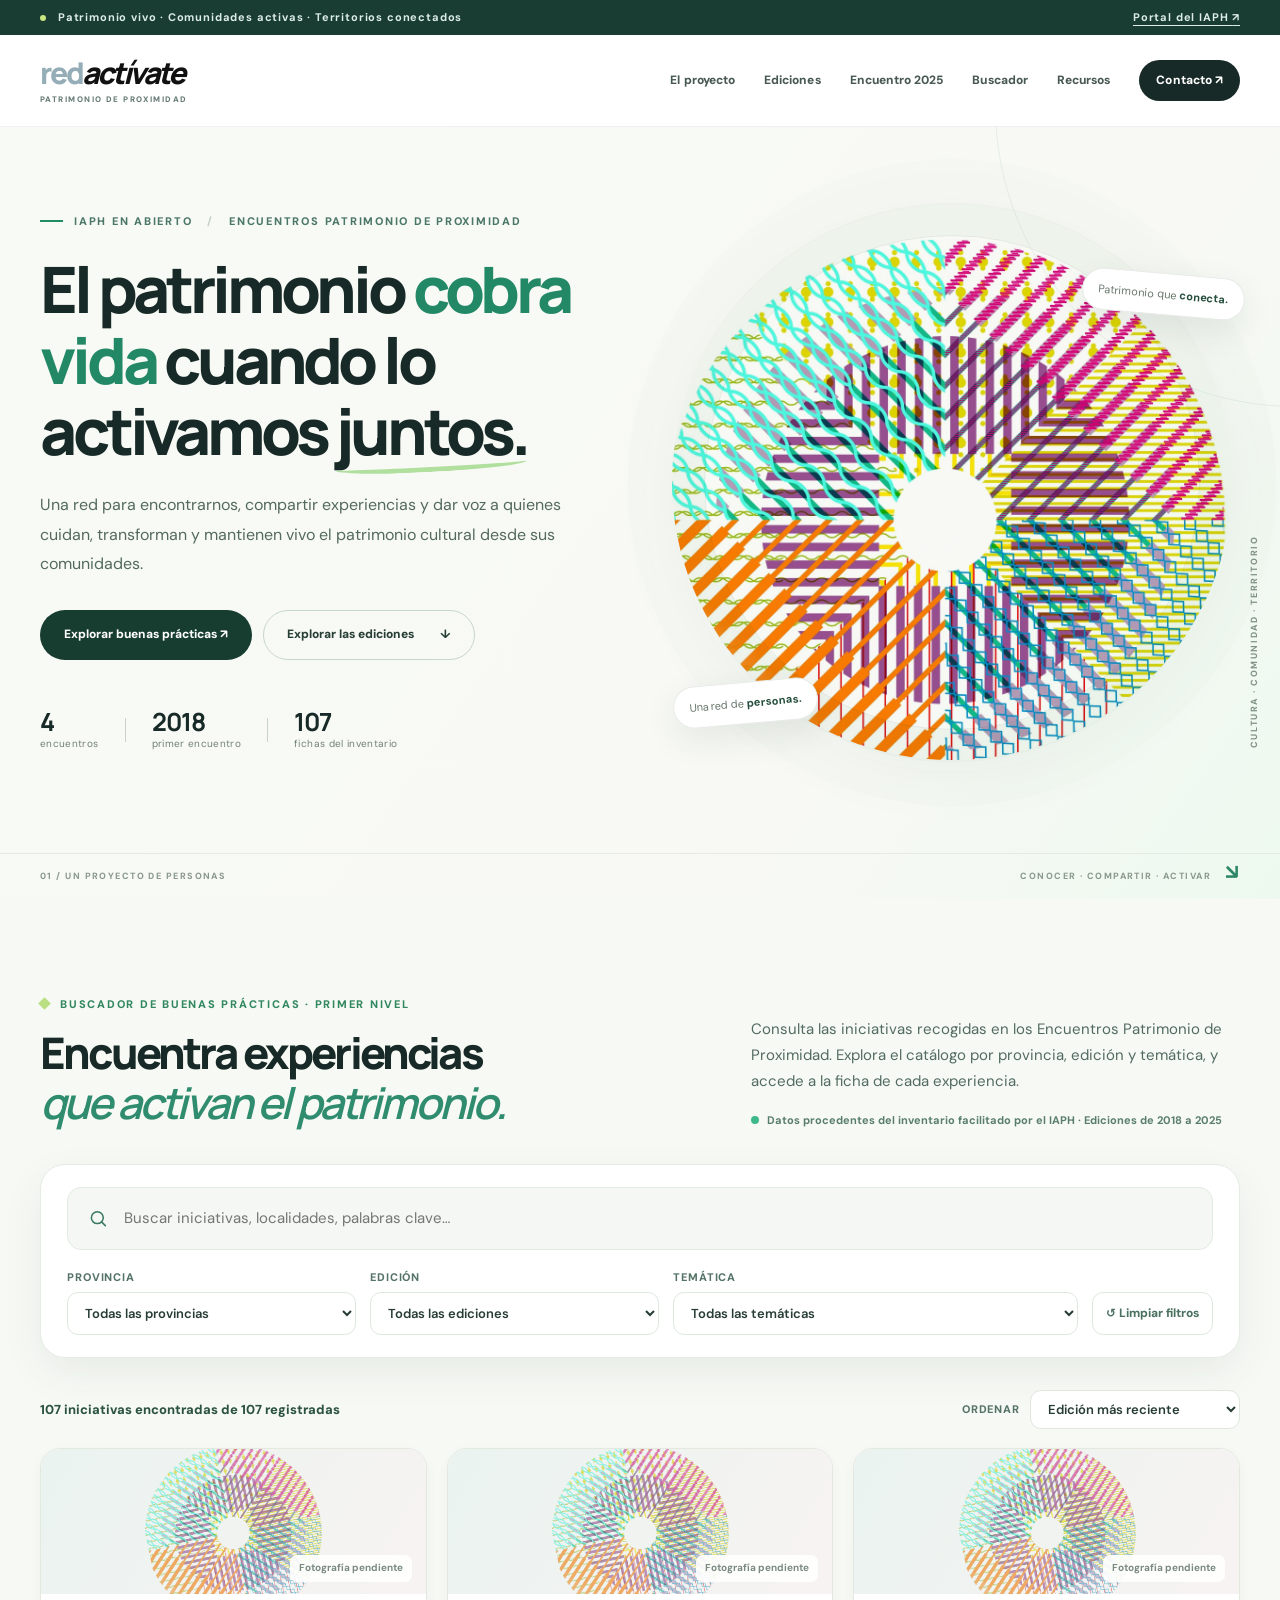
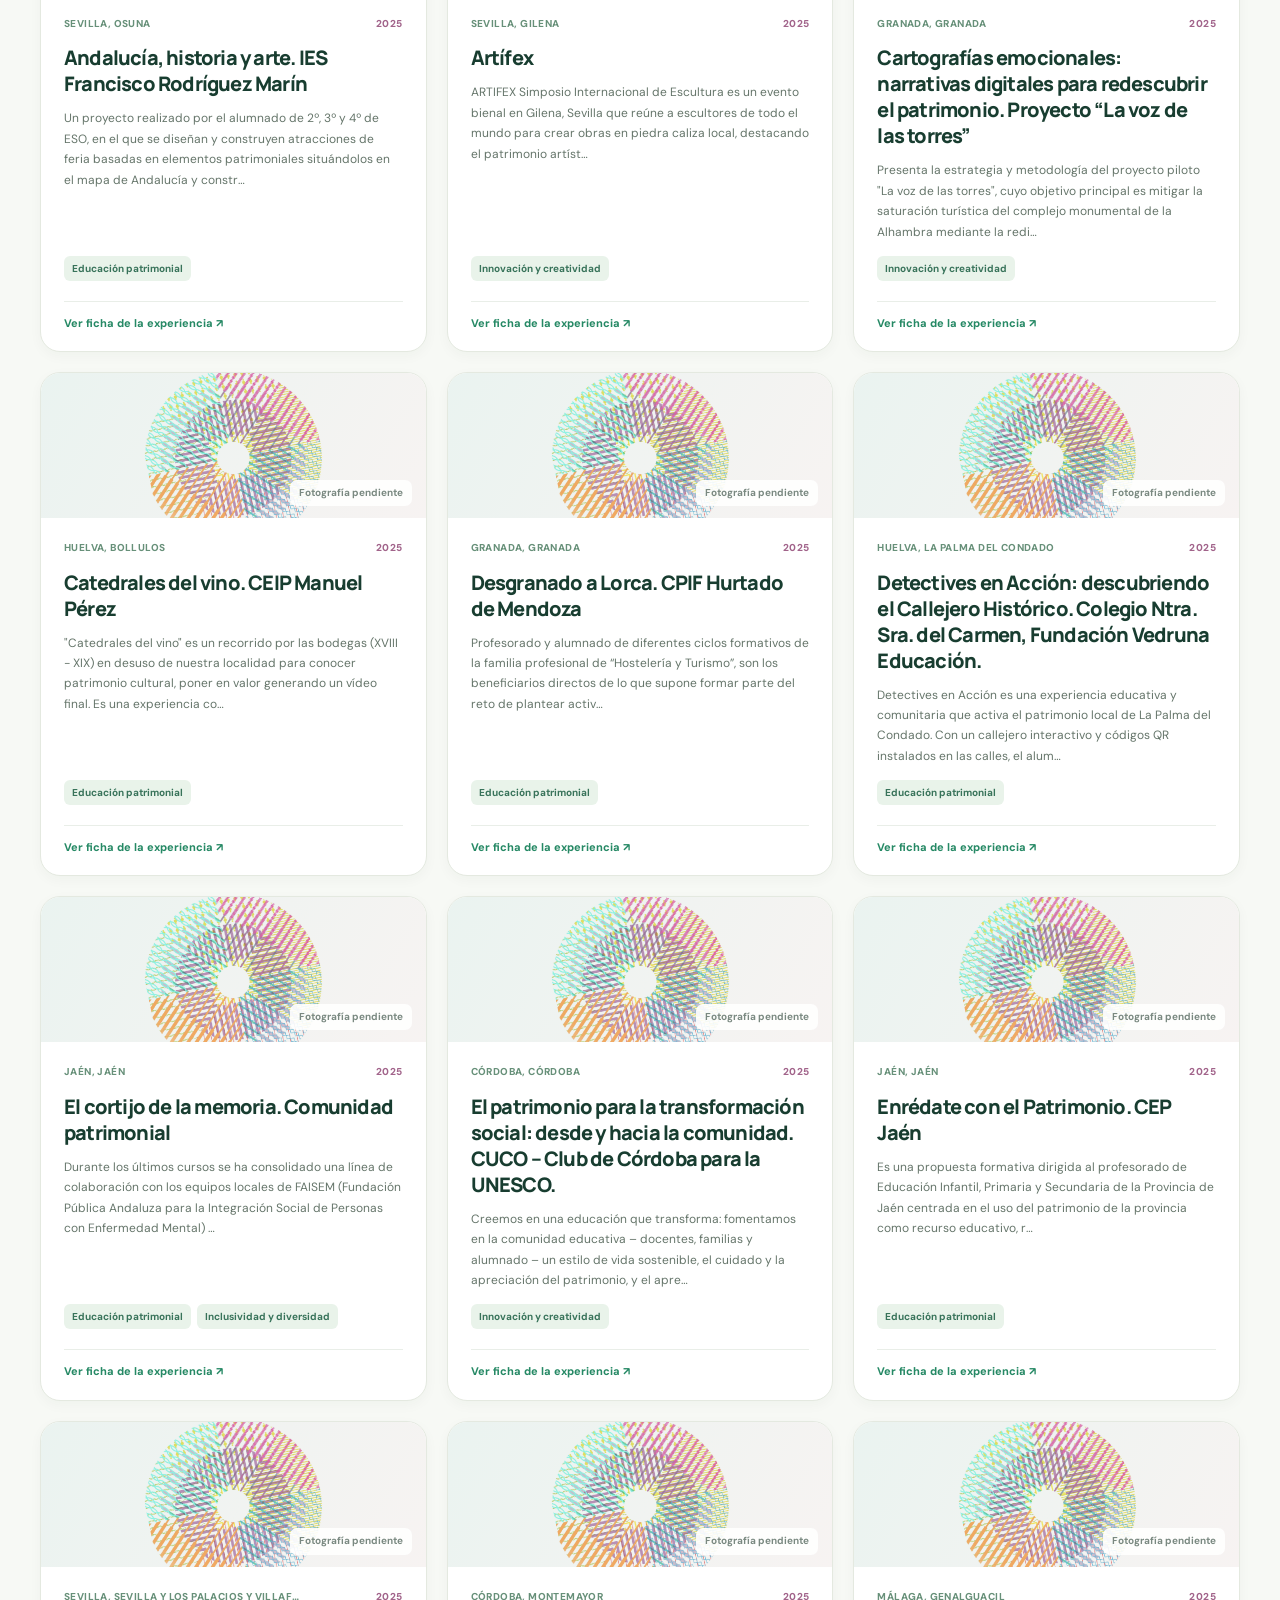
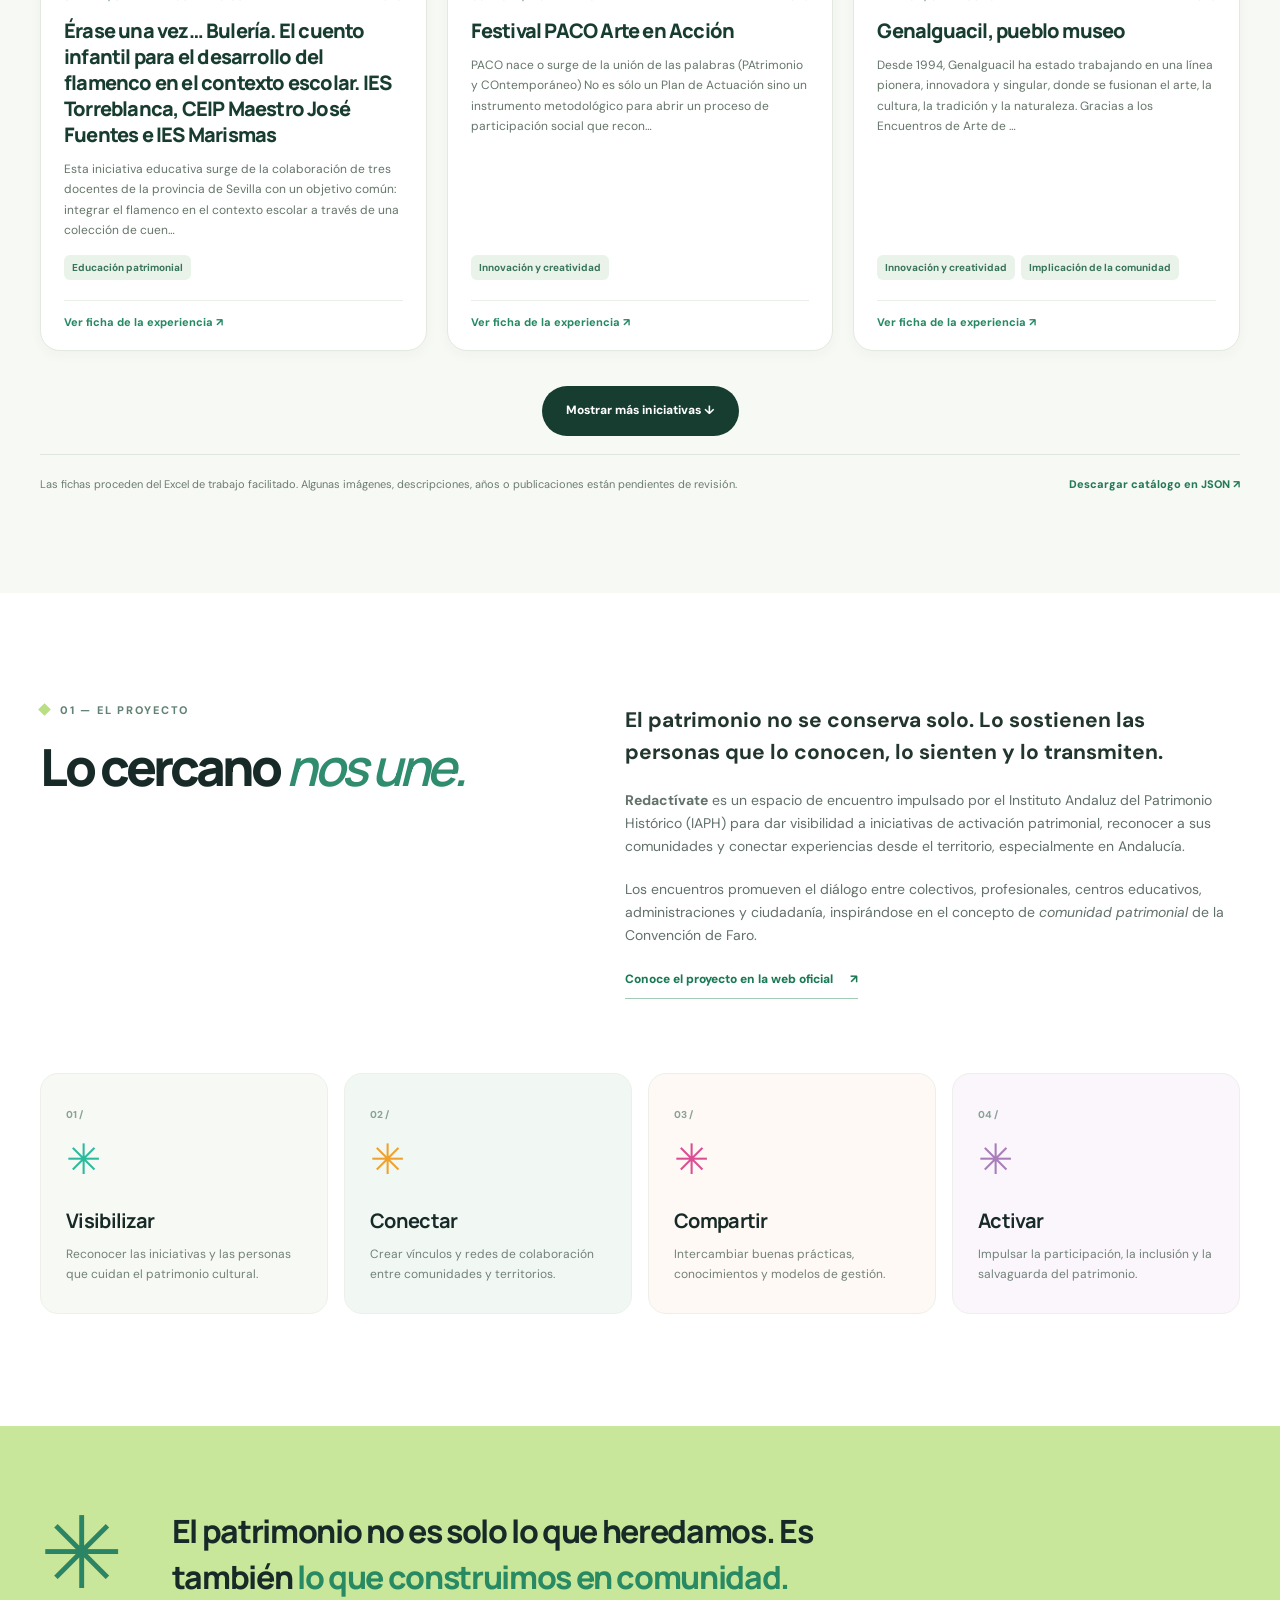
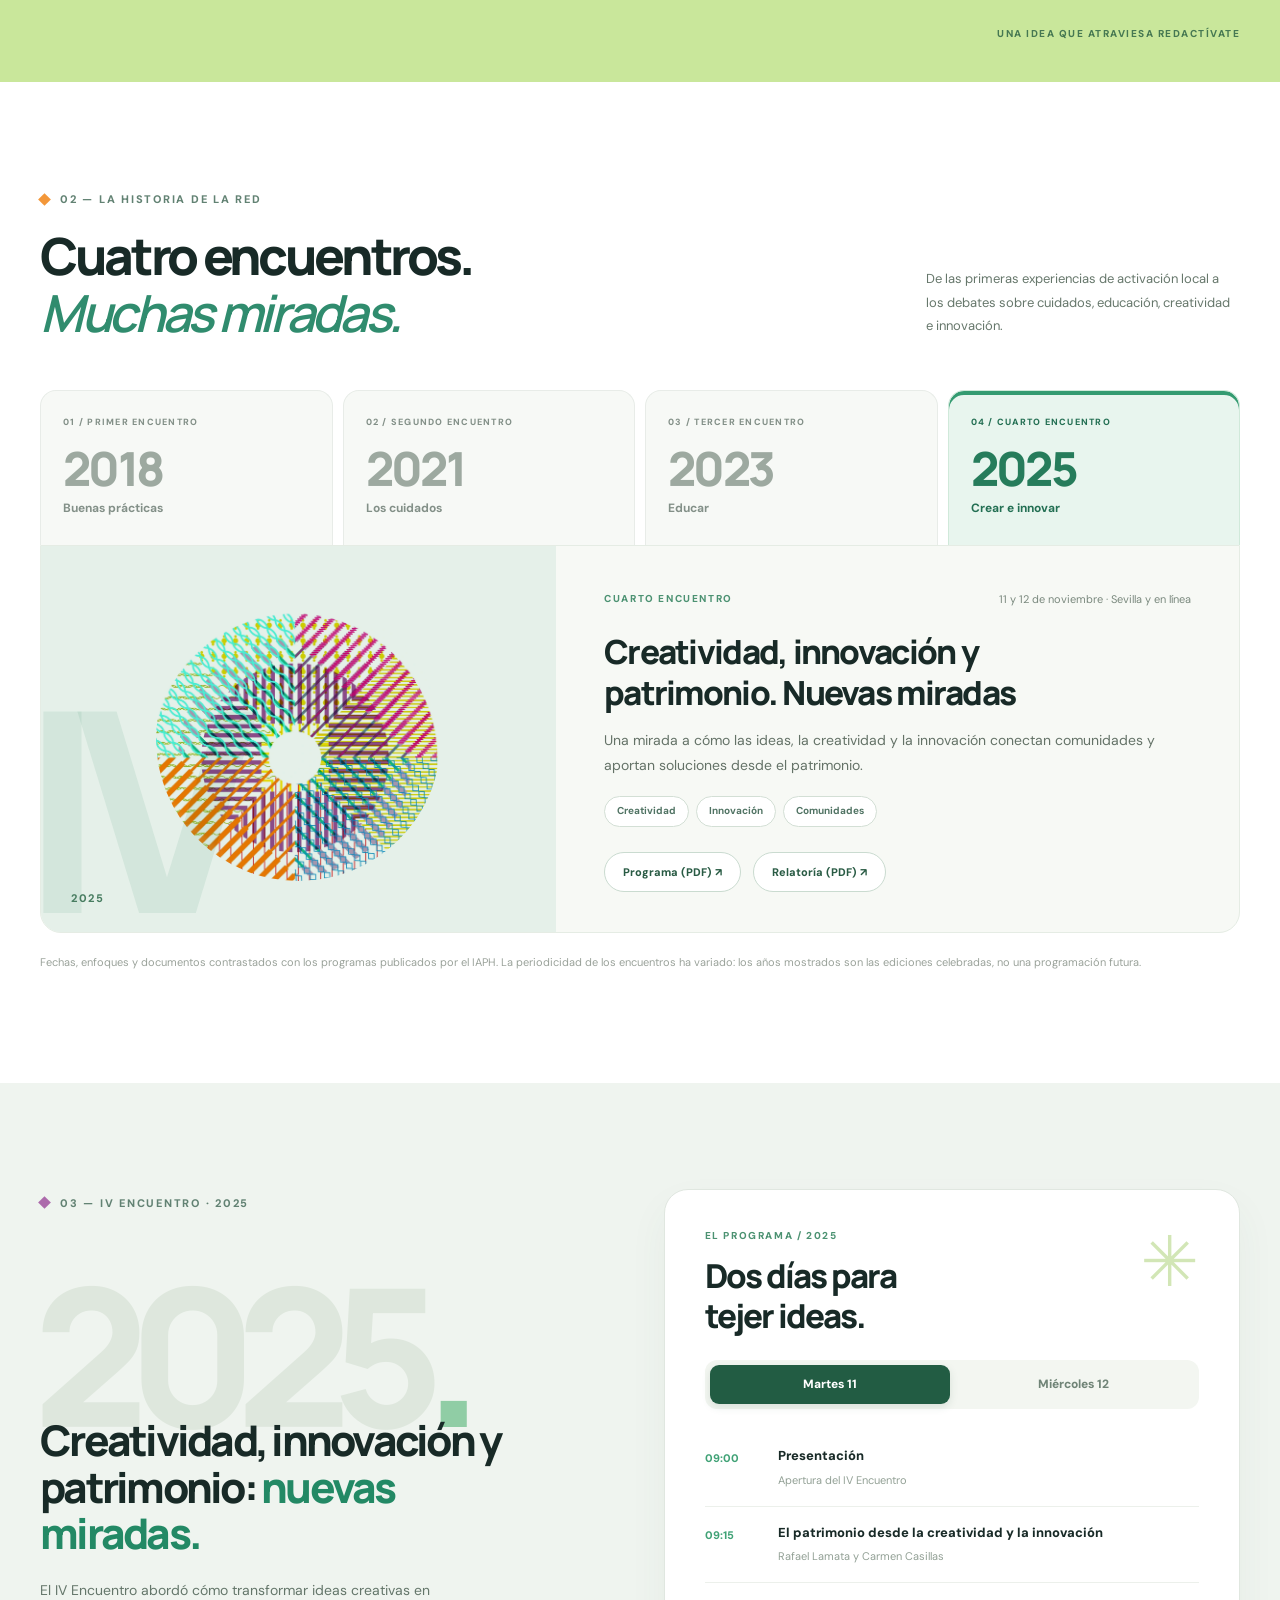
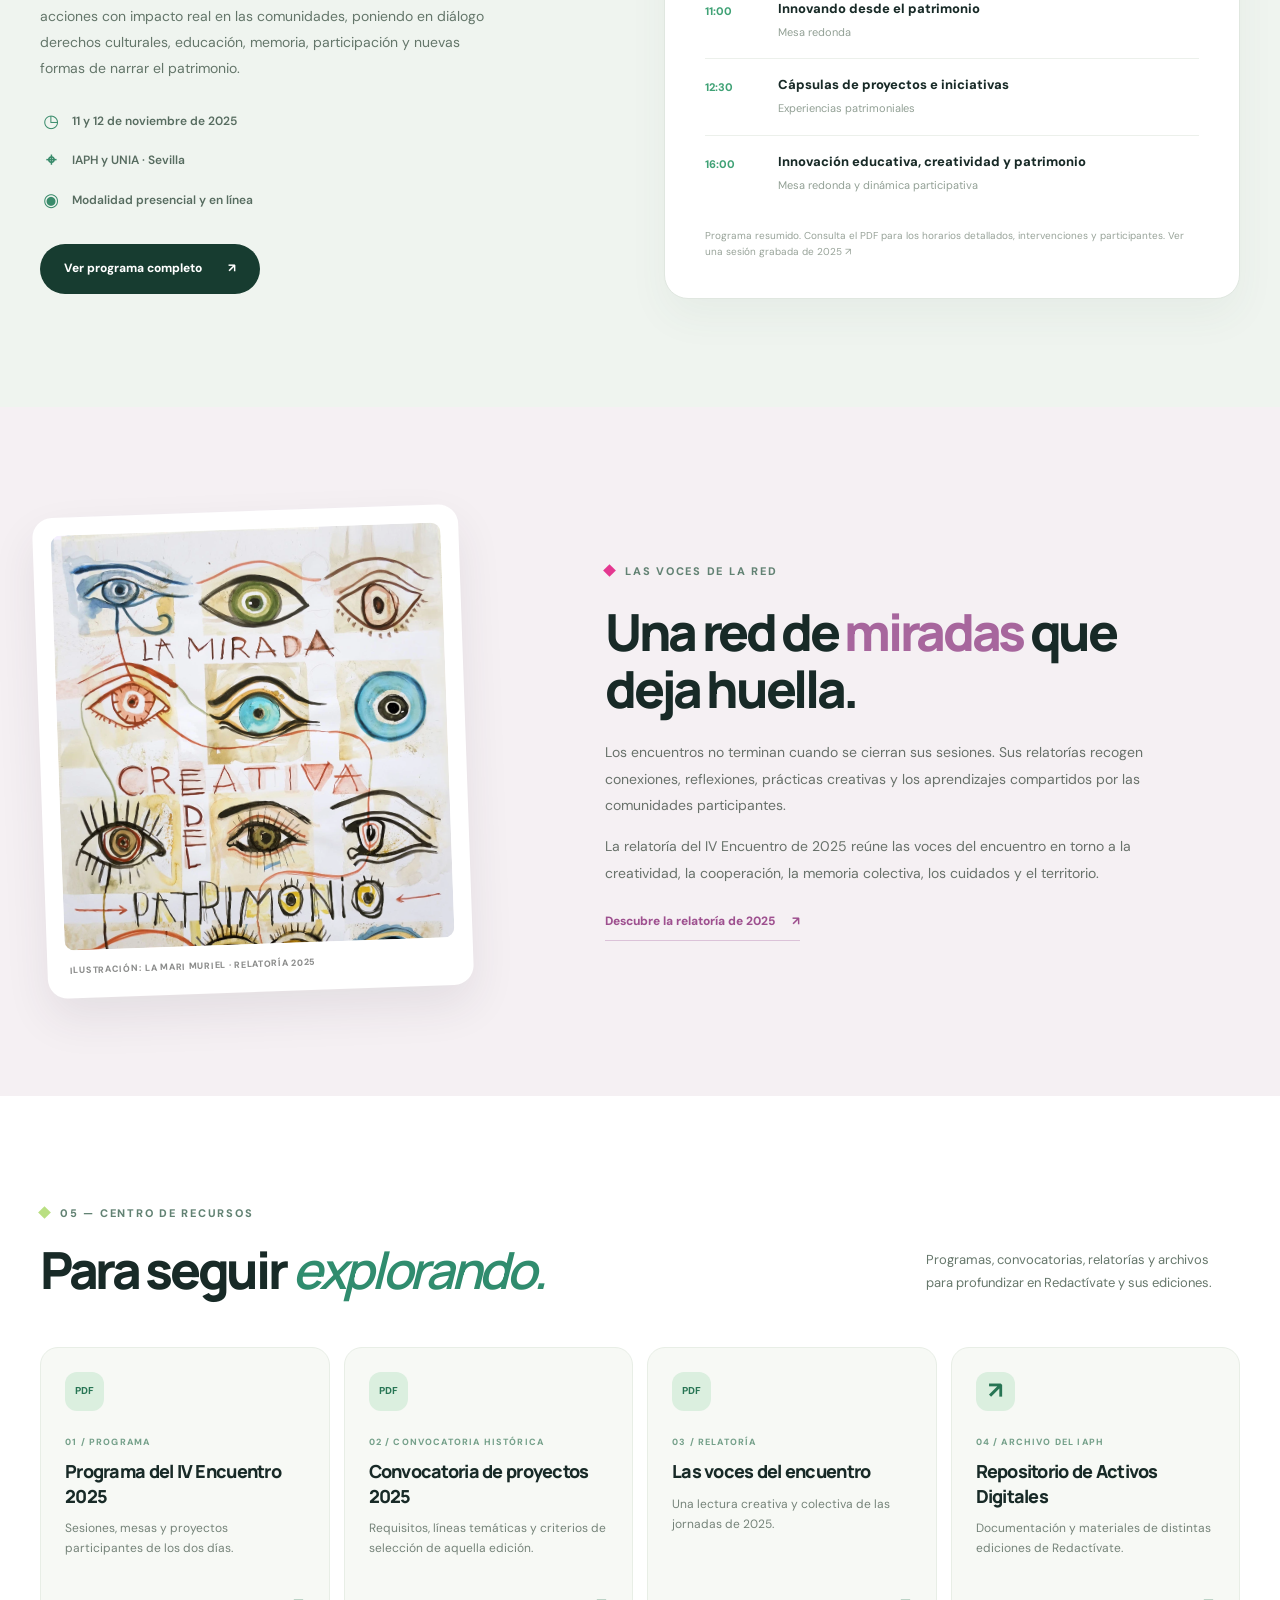
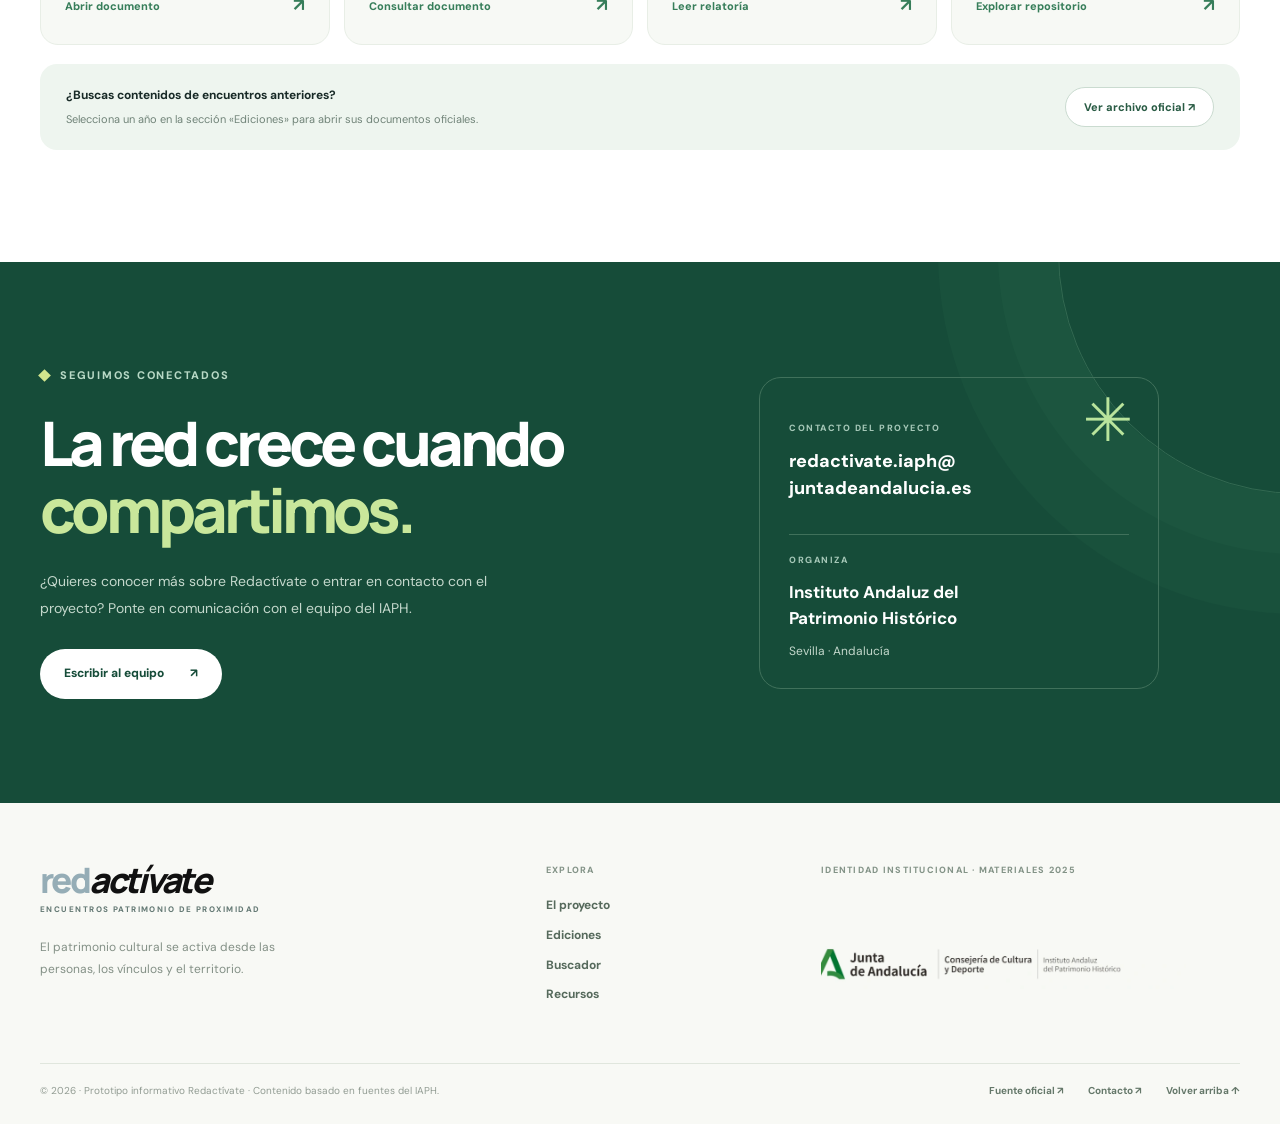
==== commit 7fab223c: "Add files via upload" ====
--- a/index.html
+++ b/index.html
@@ -1,85 +1,90 @@
-<!doctype html>
+<!DOCTYPE html>
+
 <html lang="es">
 <head>
-  <meta charset="utf-8">
-  <meta name="viewport" content="width=device-width,initial-scale=1">
-  <meta name="color-scheme" content="light">
-  <meta name="theme-color" content="#f8f9f5">
-  <meta name="description" content="Descubre Redactívate, los Encuentros Patrimonio de Proximidad del IAPH: su historia, las ediciones 2018, 2021, 2023 y 2025, iniciativas y recursos.">
-  <meta property="og:type" content="website">
-  <meta property="og:title" content="Redactívate · Patrimonio de Proximidad">
-  <meta property="og:description" content="Personas, patrimonio y territorios conectados. Conoce las cuatro ediciones de los Encuentros Patrimonio de Proximidad.">
-  <meta property="og:image" content="assets/img/grafica-redactivate.webp">
-  <title>Redactívate — Patrimonio de Proximidad</title>
-  <link rel="icon" type="image/svg+xml" href="assets/img/favicon.svg">
-  <link rel="preconnect" href="https://fonts.googleapis.com">
-  <link rel="preconnect" href="https://fonts.gstatic.com" crossorigin>
-  <link href="https://fonts.googleapis.com/css2?family=DM+Sans:wght@400;500;600;700;800&family=Manrope:wght@400;500;600;700;800&display=swap" rel="stylesheet">
-  <link rel="stylesheet" href="assets/css/styles.css">
-  <script defer src="assets/js/app.js"></script>
-</head>
+<meta charset="utf-8"/>
+<meta content="width=device-width,initial-scale=1" name="viewport"/>
+<meta content="light" name="color-scheme"/>
+<meta content="#f8f9f5" name="theme-color"/>
+<meta content="Buscador de buenas prácticas del patrimonio de proximidad: 107 iniciativas, fichas individuales y filtros por provincia, edición y temática. Redactívate · IAPH." name="description"/>
+<meta content="website" property="og:type"/>
+<meta content="Redactívate · Patrimonio de Proximidad" property="og:title"/>
+<meta content="Personas, patrimonio y territorios conectados. Conoce las cuatro ediciones de los Encuentros Patrimonio de Proximidad." property="og:description"/>
+<meta content="assets/img/grafica-redactivate.webp" property="og:image"/>
+<title>Redactívate · Buscador de buenas prácticas patrimoniales</title>
+<link href="assets/img/favicon.svg" rel="icon" type="image/svg+xml"/>
+<link href="https://fonts.googleapis.com" rel="preconnect"/>
+<link crossorigin="" href="https://fonts.gstatic.com" rel="preconnect"/>
+<link href="https://fonts.googleapis.com/css2?family=DM+Sans:wght@400;500;600;700;800&amp;family=Manrope:wght@400;500;600;700;800&amp;display=swap" rel="stylesheet"/>
+<link href="assets/css/styles.css" rel="stylesheet"/>
+<script defer="" src="assets/js/app.js"></script>
+<link href="assets/css/catalogo.css" rel="stylesheet"/><script defer="True" src="assets/js/datos.js"></script><script defer="True" src="assets/js/config.js"></script><script defer="True" src="assets/js/fuente.js"></script><script defer="True" src="assets/js/catalogo.js"></script></head>
 <body>
-  <a class="skip-link" href="#contenido">Saltar al contenido</a>
-  <div class="top-ribbon"><div class="container top-ribbon-inner"><span class="small-dot"></span> Patrimonio vivo · Comunidades activas · Territorios conectados <a href="https://www.juntadeandalucia.es/organismos/iaph/areas/formacion-difusion/reactivate.html" target="_blank" rel="noopener noreferrer">Portal del IAPH <span aria-hidden="true">↗</span></a></div></div>
-  <header class="site-header" id="inicio">
-    <div class="container nav-shell">
-      <a class="brand" href="#inicio" aria-label="Redactívate, inicio">
-        <span class="brand-name"><span class="brand-red">red</span><span class="brand-activate">actívate</span></span>
-        <span class="brand-caption">PATRIMONIO DE PROXIMIDAD</span>
-      </a>
-      <nav class="nav" id="main-nav" aria-label="Navegación principal">
-        <a href="#proyecto">El proyecto</a><a href="#ediciones">Ediciones</a><a href="#encuentro-2025">Encuentro 2025</a><a href="#iniciativas">Iniciativas</a><a href="#recursos">Recursos</a>
-        <a class="nav-contact" href="#contacto">Contacto <span aria-hidden="true">↗</span></a>
-      </nav>
-      <button class="menu-toggle" type="button" aria-controls="main-nav" aria-expanded="false" aria-label="Abrir menú"><span></span><span></span><span></span></button>
-    </div>
-  </header>
-  <main id="contenido">
-    <section class="hero" aria-labelledby="hero-title">
-      <div class="hero-orbit hero-orbit-1" aria-hidden="true"></div>
-      <div class="container hero-grid">
-        <div class="hero-content">
-          <div class="eyebrow"><span class="eyebrow-line"></span> IAPH EN ABIERTO <span class="eyebrow-separator">/</span> ENCUENTROS PATRIMONIO DE PROXIMIDAD</div>
-          <h1 id="hero-title">El patrimonio <em>cobra vida</em> cuando lo activamos <span class="h1-under">juntos.</span></h1>
-          <p class="hero-desc">Una red para encontrarnos, compartir experiencias y dar voz a quienes cuidan, transforman y mantienen vivo el patrimonio cultural desde sus comunidades.</p>
-          <div class="hero-actions"><a class="btn btn-dark" href="#proyecto">Descubre Redactívate <span aria-hidden="true">↗</span></a><a class="btn btn-outline" href="#ediciones">Explorar las ediciones <span aria-hidden="true">↓</span></a></div>
-          <div class="hero-kpis" aria-label="Redactívate en cifras"><div><strong>4</strong><span>encuentros</span></div><i></i><div><strong>2018</strong><span>primer encuentro</span></div><i></i><div><strong>2025</strong><span>última edición documentada</span></div></div>
-        </div>
-        <div class="hero-visual"><div class="hero-disc-back" aria-hidden="true"></div><img class="hero-disc" src="assets/img/grafica-redactivate.webp" alt="Gráfica original multicolor de Redactívate, compuesta por tramas y líneas que convergen en un círculo central" width="1187" height="1180" fetchpriority="high"><span class="floating-tag float-one">Patrimonio que <b>conecta.</b></span><span class="floating-tag float-two">Una red de <b>personas.</b></span><span class="hero-side-label" aria-hidden="true">CULTURA · COMUNIDAD · TERRITORIO</span></div>
-      </div>
-      <div class="hero-bottom"><div class="container hero-bottom-inner"><span>01 / UN PROYECTO DE PERSONAS</span><span>CONOCER · COMPARTIR · ACTIVAR <span class="arrow-down" aria-hidden="true">↘</span></span></div></div>
-    </section>
-
-    <section class="section intro-section" id="proyecto" aria-labelledby="intro-title">
-      <div class="container"><div class="intro-layout"><div><div class="section-kicker"><span class="kicker-square lime"></span> 01 — EL PROYECTO</div><h2 class="display-title" id="intro-title">Lo cercano <span class="serif-accent">nos une.</span></h2></div><div class="intro-copy"><p class="lead">El patrimonio no se conserva solo. Lo sostienen las personas que lo conocen, lo sienten y lo transmiten.</p><p><strong>Redactívate</strong> es un espacio de encuentro impulsado por el Instituto Andaluz del Patrimonio Histórico (IAPH) para dar visibilidad a iniciativas de activación patrimonial, reconocer a sus comunidades y conectar experiencias desde el territorio, especialmente en Andalucía.</p><p>Los encuentros promueven el diálogo entre colectivos, profesionales, centros educativos, administraciones y ciudadanía, inspirándose en el concepto de <em>comunidad patrimonial</em> de la Convención de Faro.</p><a href="https://www.juntadeandalucia.es/organismos/iaph/areas/formacion-difusion/reactivate.html" target="_blank" rel="noopener noreferrer" class="inline-link">Conoce el proyecto en la web oficial <span aria-hidden="true">↗</span></a></div></div>
-      <div class="purpose-grid">
-        <article class="purpose-card"><span class="purpose-no">01 /</span><div class="purpose-icon purpose-icon-a" aria-hidden="true">✳</div><h3>Visibilizar</h3><p>Reconocer las iniciativas y las personas que cuidan el patrimonio cultural.</p></article>
-        <article class="purpose-card"><span class="purpose-no">02 /</span><div class="purpose-icon purpose-icon-b" aria-hidden="true">✳</div><h3>Conectar</h3><p>Crear vínculos y redes de colaboración entre comunidades y territorios.</p></article>
-        <article class="purpose-card"><span class="purpose-no">03 /</span><div class="purpose-icon purpose-icon-c" aria-hidden="true">✳</div><h3>Compartir</h3><p>Intercambiar buenas prácticas, conocimientos y modelos de gestión.</p></article>
-        <article class="purpose-card"><span class="purpose-no">04 /</span><div class="purpose-icon purpose-icon-d" aria-hidden="true">✳</div><h3>Activar</h3><p>Impulsar la participación, la inclusión y la salvaguarda del patrimonio.</p></article>
-      </div></div>
-    </section>
-
-    <section class="statement-section" aria-label="Nuestro propósito"><div class="container statement-layout"><span class="statement-star" aria-hidden="true">✳</span><p>El patrimonio no es solo lo que heredamos. Es también <em>lo que construimos en comunidad.</em></p><span class="statement-source">UNA IDEA QUE ATRAVIESA REDACTÍVATE</span></div></section>
-
-    <section class="section editions-section" id="ediciones" aria-labelledby="editions-title"><div class="container"><div class="section-header"><div><div class="section-kicker"><span class="kicker-square orange"></span> 02 — LA HISTORIA DE LA RED</div><h2 class="display-title" id="editions-title">Cuatro encuentros.<br><span class="serif-accent">Muchas miradas.</span></h2></div><p>De las primeras experiencias de activación local a los debates sobre cuidados, educación, creatividad e innovación.</p></div>
-      <div class="edition-selector" role="tablist" aria-label="Seleccionar edición del encuentro"><button class="edition-tab" role="tab" id="tab-2018" aria-controls="edition-panel" aria-selected="false" tabindex="-1" data-edition="2018"><small>01 / PRIMER ENCUENTRO</small><strong>2018</strong><span>Buenas prácticas</span></button><button class="edition-tab" role="tab" id="tab-2021" aria-controls="edition-panel" aria-selected="false" tabindex="-1" data-edition="2021"><small>02 / SEGUNDO ENCUENTRO</small><strong>2021</strong><span>Los cuidados</span></button><button class="edition-tab" role="tab" id="tab-2023" aria-controls="edition-panel" aria-selected="false" tabindex="-1" data-edition="2023"><small>03 / TERCER ENCUENTRO</small><strong>2023</strong><span>Educar</span></button><button class="edition-tab active" role="tab" id="tab-2025" aria-controls="edition-panel" aria-selected="true" tabindex="0" data-edition="2025"><small>04 / CUARTO ENCUENTRO</small><strong>2025</strong><span>Crear e innovar</span></button></div>
-      <div class="edition-detail" id="edition-panel" role="tabpanel" aria-labelledby="tab-2025" tabindex="0"><div class="edition-art"><span class="edition-big-number" id="edition-number">IV</span><img src="assets/img/grafica-redactivate.webp" alt="Gráfica Redactívate" id="edition-image" loading="lazy"><span class="edition-art-year" id="edition-art-year">2025</span></div><div class="edition-info"><div class="edition-info-top"><span class="micro-label" id="edition-count">CUARTO ENCUENTRO</span><span class="edition-info-date" id="edition-date">11 y 12 de noviembre · Sevilla y en línea</span></div><h3 id="edition-title">Creatividad, innovación y patrimonio. Nuevas miradas</h3><p id="edition-description">Una mirada a cómo las ideas, la creatividad y la innovación conectan comunidades y aportan soluciones desde el patrimonio.</p><div class="edition-tags" id="edition-tags"><span>Creatividad</span><span>Innovación</span><span>Comunidades</span></div><div class="edition-links" id="edition-links"><a class="text-button" href="assets/docs/REDACTIVATE_Programa_2025.pdf" target="_blank" rel="noopener">Programa (PDF) ↗</a><a class="text-button" href="assets/docs/Relatoria_Encuentro_IAPH_Redactivate_2025.pdf" target="_blank" rel="noopener">Relatoría (PDF) ↗</a></div></div></div>
-      <p class="fineprint">Fechas, enfoques y documentos contrastados con los programas publicados por el IAPH. La periodicidad de los encuentros ha variado: los años mostrados son las ediciones celebradas, no una programación futura.</p>
-    </div></section>
-
-    <section class="focus-section" id="encuentro-2025" aria-labelledby="focus-title"><div class="container focus-grid"><div class="focus-overview"><div class="section-kicker"><span class="kicker-square lilac"></span> 03 — IV ENCUENTRO · 2025</div><div class="focus-big-mark">2025<span>.</span></div><h2 id="focus-title">Creatividad, innovación y patrimonio: <em>nuevas miradas.</em></h2><p>El IV Encuentro abordó cómo transformar ideas creativas en acciones con impacto real en las comunidades, poniendo en diálogo derechos culturales, educación, memoria, participación y nuevas formas de narrar el patrimonio.</p><div class="focus-meta"><div><span aria-hidden="true">◷</span> 11 y 12 de noviembre de 2025</div><div><span aria-hidden="true">⌖</span> IAPH y UNIA · Sevilla</div><div><span aria-hidden="true">◉</span> Modalidad presencial y en línea</div></div><a class="btn btn-dark" href="assets/docs/REDACTIVATE_Programa_2025.pdf" target="_blank" rel="noopener">Ver programa completo <span aria-hidden="true">↗</span></a></div><div class="focus-schedule"><div class="schedule-title-row"><div><span class="micro-label">EL PROGRAMA / 2025</span><h3>Dos días para<br>tejer ideas.</h3></div><span class="schedule-deco" aria-hidden="true">✳</span></div><div class="day-switch" aria-label="Día del programa"><button class="day-btn active" data-day="11" aria-pressed="true">Martes 11</button><button class="day-btn" data-day="12" aria-pressed="false">Miércoles 12</button></div><ol class="schedule-list" id="schedule-list"><li><span>09:00</span><div><strong>Presentación</strong><small>Apertura del IV Encuentro</small></div></li><li><span>09:15</span><div><strong>El patrimonio desde la creatividad y la innovación</strong><small>Rafael Lamata y Carmen Casillas</small></div></li><li><span>11:00</span><div><strong>Innovando desde el patrimonio</strong><small>Mesa redonda</small></div></li><li><span>12:30</span><div><strong>Cápsulas de proyectos e iniciativas</strong><small>Experiencias patrimoniales</small></div></li><li><span>16:00</span><div><strong>Innovación educativa, creatividad y patrimonio</strong><small>Mesa redonda y dinámica participativa</small></div></li></ol><p class="schedule-note">Programa resumido. Consulta el PDF para los horarios detallados, intervenciones y participantes. <a href="https://www.youtube.com/watch?v=MYU28iRAB08" target="_blank" rel="noopener noreferrer">Ver una sesión grabada de 2025 ↗</a></p></div></div></section>
-
-    <section class="section projects-section" id="iniciativas" aria-labelledby="projects-title"><div class="container"><div class="section-header"><div><div class="section-kicker"><span class="kicker-square cyan"></span> 04 — EXPERIENCIAS QUE INSPIRAN</div><h2 class="display-title" id="projects-title">El patrimonio está <span class="serif-accent">en movimiento.</span></h2></div><p>Algunas de las iniciativas recogidas en los programas de los encuentros: ideas distintas, un mismo compromiso con la comunidad.</p></div>
-      <div class="filter-toolbar"><div class="filter-pills" role="group" aria-label="Filtrar iniciativas por temática"><button class="filter-pill active" data-filter="todas" aria-pressed="true">Todas</button><button class="filter-pill" data-filter="comunidad" aria-pressed="false">Comunidad</button><button class="filter-pill" data-filter="educacion" aria-pressed="false">Educación</button><button class="filter-pill" data-filter="memoria" aria-pressed="false">Memoria</button><button class="filter-pill" data-filter="innovacion" aria-pressed="false">Innovación</button></div><label class="search-wrap"><svg width="18" height="18" viewBox="0 0 24 24" fill="none" stroke="currentColor" stroke-width="1.7" aria-hidden="true"><circle cx="10.8" cy="10.8" r="6.8"/><path d="m16 16 5 5"/></svg><span class="sr-only">Buscar proyectos</span><input id="project-search" type="search" placeholder="Buscar iniciativas…" autocomplete="off"></label></div><div id="projects-grid" class="projects-grid" aria-live="polite"></div><p class="fineprint project-count" id="project-count">Selección ilustrativa basada en los programas oficiales. No es un catálogo exhaustivo.</p>
-    </div></section>
-
-    <section class="creative-section" aria-labelledby="creative-title"><div class="container creative-grid"><div class="creative-image"><img src="assets/img/mirada-creativa-la-mari-muriel.webp" alt="Ilustración La mirada creativa del patrimonio de La Mari Muriel, reproducida en la relatoría del encuentro de 2025" loading="lazy"><span>ILUSTRACIÓN: LA MARI MURIEL · RELATORÍA 2025</span></div><div class="creative-copy"><div class="section-kicker"><span class="kicker-square pink"></span> LAS VOCES DE LA RED</div><h2 id="creative-title">Una red de <em>miradas</em> que deja huella.</h2><p>Los encuentros no terminan cuando se cierran sus sesiones. Sus relatorías recogen conexiones, reflexiones, prácticas creativas y los aprendizajes compartidos por las comunidades participantes.</p><p>La relatoría del IV Encuentro de 2025 reúne las voces del encuentro en torno a la creatividad, la cooperación, la memoria colectiva, los cuidados y el territorio.</p><a class="inline-link" href="assets/docs/Relatoria_Encuentro_IAPH_Redactivate_2025.pdf" target="_blank" rel="noopener">Descubre la relatoría de 2025 <span aria-hidden="true">↗</span></a></div></div></section>
-
-    <section class="section resources-section" id="recursos" aria-labelledby="resources-title"><div class="container"><div class="section-header"><div><div class="section-kicker"><span class="kicker-square lime"></span> 05 — CENTRO DE RECURSOS</div><h2 class="display-title" id="resources-title">Para seguir <span class="serif-accent">explorando.</span></h2></div><p>Programas, convocatorias, relatorías y archivos para profundizar en Redactívate y sus ediciones.</p></div><div class="resources-grid"><a href="assets/docs/REDACTIVATE_Programa_2025.pdf" target="_blank" rel="noopener" class="resource-card"><span class="resource-icon">PDF</span><span class="resource-number">01 / PROGRAMA</span><h3>Programa del IV Encuentro 2025</h3><p>Sesiones, mesas y proyectos participantes de los dos días.</p><span class="resource-link">Abrir documento <b aria-hidden="true">↗</b></span></a><a href="assets/docs/Convocatoria_Proyect_Redactivate_25_v2.pdf" target="_blank" rel="noopener" class="resource-card"><span class="resource-icon">PDF</span><span class="resource-number">02 / CONVOCATORIA HISTÓRICA</span><h3>Convocatoria de proyectos 2025</h3><p>Requisitos, líneas temáticas y criterios de selección de aquella edición.</p><span class="resource-link">Consultar documento <b aria-hidden="true">↗</b></span></a><a href="assets/docs/Relatoria_Encuentro_IAPH_Redactivate_2025.pdf" target="_blank" rel="noopener" class="resource-card"><span class="resource-icon">PDF</span><span class="resource-number">03 / RELATORÍA</span><h3>Las voces del encuentro</h3><p>Una lectura creativa y colectiva de las jornadas de 2025.</p><span class="resource-link">Leer relatoría <b aria-hidden="true">↗</b></span></a><a href="https://repositorio.iaph.es/handle/11532/326411" target="_blank" rel="noopener noreferrer" class="resource-card"><span class="resource-icon icon-open">↗</span><span class="resource-number">04 / ARCHIVO DEL IAPH</span><h3>Repositorio de Activos Digitales</h3><p>Documentación y materiales de distintas ediciones de Redactívate.</p><span class="resource-link">Explorar repositorio <b aria-hidden="true">↗</b></span></a></div><div class="resources-footnote"><div><strong>¿Buscas contenidos de encuentros anteriores?</strong><span>Selecciona un año en la sección «Ediciones» para abrir sus documentos oficiales.</span></div><a href="https://www.juntadeandalucia.es/organismos/iaph/areas/formacion-difusion/reactivate.html" target="_blank" rel="noopener noreferrer" class="text-button">Ver archivo oficial ↗</a></div></div></section>
-
-    <section class="contact-section" id="contacto" aria-labelledby="contact-title"><div class="container contact-grid"><div><div class="section-kicker light-kicker"><span class="kicker-square"></span> SEGUIMOS CONECTADOS</div><h2 id="contact-title">La red crece cuando <em>compartimos.</em></h2><p>¿Quieres conocer más sobre Redactívate o entrar en contacto con el proyecto? Ponte en comunicación con el equipo del IAPH.</p><a class="btn btn-white" href="mailto:redactivate.iaph@juntadeandalucia.es?subject=Consulta%20sobre%20Redact%C3%ADvate">Escribir al equipo <span aria-hidden="true">↗</span></a></div><div class="contact-aside"><div class="contact-mark" aria-hidden="true">✳</div><span>CONTACTO DEL PROYECTO</span><a href="mailto:redactivate.iaph@juntadeandalucia.es">redactivate.iaph@<wbr>juntadeandalucia.es</a><hr><span>ORGANIZA</span><strong>Instituto Andaluz del<br>Patrimonio Histórico</strong><p>Sevilla · Andalucía</p></div></div></section>
-  </main>
-  <footer class="footer"><div class="container"><div class="footer-top"><div><a href="#inicio" class="brand footer-brand"><span class="brand-name"><span class="brand-red">red</span><span class="brand-activate">actívate</span></span><span class="brand-caption">ENCUENTROS PATRIMONIO DE PROXIMIDAD</span></a><p>El patrimonio cultural se activa desde las personas, los vínculos y el territorio.</p></div><div class="footer-nav"><span>EXPLORA</span><a href="#proyecto">El proyecto</a><a href="#ediciones">Ediciones</a><a href="#iniciativas">Iniciativas</a><a href="#recursos">Recursos</a></div><div class="footer-institution"><span>IDENTIDAD INSTITUCIONAL · MATERIALES 2025</span><img src="assets/img/logos-institucionales-2025.webp" loading="lazy" alt="Logotipos de la Junta de Andalucía, Consejería de Cultura y Deporte e Instituto Andaluz del Patrimonio Histórico en los documentos de 2025"></div></div><div class="footer-bottom"><span>© <span id="year">2026</span> · Prototipo informativo Redactívate · Contenido basado en fuentes del IAPH.</span><div><a href="https://www.juntadeandalucia.es/organismos/iaph/areas/formacion-difusion/reactivate.html" target="_blank" rel="noopener noreferrer">Fuente oficial ↗</a><a href="mailto:redactivate.iaph@juntadeandalucia.es">Contacto ↗</a><a href="#inicio">Volver arriba ↑</a></div></div></div></footer>
+<a class="skip-link" href="#contenido">Saltar al contenido</a>
+<div class="top-ribbon"><div class="container top-ribbon-inner"><span class="small-dot"></span> Patrimonio vivo · Comunidades activas · Territorios conectados <a href="https://www.juntadeandalucia.es/organismos/iaph/areas/formacion-difusion/reactivate.html" rel="noopener noreferrer" target="_blank">Portal del IAPH <span aria-hidden="true">↗</span></a></div></div>
+<header class="site-header" id="inicio">
+<div class="container nav-shell">
+<a aria-label="Redactívate, inicio" class="brand" href="#inicio">
+<span class="brand-name"><span class="brand-red">red</span><span class="brand-activate">actívate</span></span>
+<span class="brand-caption">PATRIMONIO DE PROXIMIDAD</span>
+</a>
+<nav aria-label="Navegación principal" class="nav" id="main-nav">
+<a href="#proyecto">El proyecto</a><a href="#ediciones">Ediciones</a><a href="#encuentro-2025">Encuentro 2025</a><a href="#iniciativas">Buscador</a><a href="#recursos">Recursos</a>
+<a class="nav-contact" href="#contacto">Contacto <span aria-hidden="true">↗</span></a>
+</nav>
+<button aria-controls="main-nav" aria-expanded="false" aria-label="Abrir menú" class="menu-toggle" type="button"><span></span><span></span><span></span></button>
+</div>
+</header>
+<main id="contenido">
+<section aria-labelledby="hero-title" class="hero">
+<div aria-hidden="true" class="hero-orbit hero-orbit-1"></div>
+<div class="container hero-grid">
+<div class="hero-content">
+<div class="eyebrow"><span class="eyebrow-line"></span> IAPH EN ABIERTO <span class="eyebrow-separator">/</span> ENCUENTROS PATRIMONIO DE PROXIMIDAD</div>
+<h1 id="hero-title">El patrimonio <em>cobra vida</em> cuando lo activamos <span class="h1-under">juntos.</span></h1>
+<p class="hero-desc">Una red para encontrarnos, compartir experiencias y dar voz a quienes cuidan, transforman y mantienen vivo el patrimonio cultural desde sus comunidades.</p>
+<div class="hero-actions"><a class="btn btn-dark" href="#iniciativas">Explorar buenas prácticas ↗</a><a class="btn btn-outline" href="#ediciones">Explorar las ediciones <span aria-hidden="true">↓</span></a></div>
+<div aria-label="Redactívate en cifras" class="hero-kpis"><div><strong>4</strong><span>encuentros</span></div><i></i><div><strong>2018</strong><span>primer encuentro</span></div><i></i><div><strong>107</strong><span>fichas del inventario</span></div></div>
+</div>
+<div class="hero-visual"><div aria-hidden="true" class="hero-disc-back"></div><img alt="Gráfica original multicolor de Redactívate, compuesta por tramas y líneas que convergen en un círculo central" class="hero-disc" fetchpriority="high" height="1180" src="assets/img/grafica-redactivate.webp" width="1187"/><span class="floating-tag float-one">Patrimonio que <b>conecta.</b></span><span class="floating-tag float-two">Una red de <b>personas.</b></span><span aria-hidden="true" class="hero-side-label">CULTURA · COMUNIDAD · TERRITORIO</span></div>
+</div>
+<div class="hero-bottom"><div class="container hero-bottom-inner"><span>01 / UN PROYECTO DE PERSONAS</span><span>CONOCER · COMPARTIR · ACTIVAR <span aria-hidden="true" class="arrow-down">↘</span></span></div></div>
+</section>
+<section aria-labelledby="catalogue-title" class="catalogue-section" id="iniciativas">
+<div class="container">
+<div class="catalogue-heading">
+<div><div class="section-kicker"><span class="kicker-square lime"></span> BUSCADOR DE BUENAS PRÁCTICAS · PRIMER NIVEL</div><h2 class="display-title" id="catalogue-title">Encuentra experiencias<br/><span class="serif-accent">que activan el patrimonio.</span></h2></div>
+<div><p class="catalogue-lead">Consulta las iniciativas recogidas en los Encuentros Patrimonio de Proximidad. Explora el catálogo por provincia, edición y temática, y accede a la ficha de cada experiencia.</p><div class="data-source"><span class="status-point"></span> Datos procedentes del inventario facilitado por el IAPH · Ediciones de 2018 a 2025</div></div>
+</div>
+<form aria-label="Buscar buenas prácticas" class="catalogue-search" id="catalogue-form" role="search">
+<label class="search-primary" for="catalogue-query"><span class="sr-only">Buscar por nombre, contenido o localidad</span><svg aria-hidden="true" fill="none" height="21" stroke="currentColor" stroke-width="1.8" viewbox="0 0 24 24" width="21"><circle cx="11" cy="11" r="7"></circle><path d="m16 16 5 5"></path></svg><input autocomplete="off" id="catalogue-query" placeholder="Buscar iniciativas, localidades, palabras clave…" type="search"/></label>
+<div class="catalogue-selects"><label>Provincia <select id="catalogue-prov"><option value="">Todas las provincias</option></select></label><label>Edición <select id="catalogue-year"><option value="">Todas las ediciones</option></select></label><label>Temática <select id="catalogue-topic"><option value="">Todas las temáticas</option></select></label><button class="reset-button" id="catalogue-reset" type="reset">↺ Limpiar filtros</button></div>
+</form>
+<div class="catalogue-toolbar"><p aria-live="polite" id="catalogue-count">Cargando iniciativas…</p><label class="sort-label">Ordenar <select id="catalogue-sort"><option value="recent">Edición más reciente</option><option value="az">Título (A-Z)</option><option value="province">Provincia (A-Z)</option></select></label></div>
+<div aria-live="polite" class="catalogue-grid" id="catalogue-grid"></div>
+<div class="catalogue-more"><button class="btn btn-dark" id="catalogue-more" type="button">Mostrar más iniciativas ↓</button></div>
+<div class="catalogue-footnote"><span>Las fichas proceden del Excel de trabajo facilitado. Algunas imágenes, descripciones, años o publicaciones están pendientes de revisión.</span><a download="" href="assets/data/iniciativas.json">Descargar catálogo en JSON ↗</a></div>
+</div>
+</section><section aria-labelledby="intro-title" class="section intro-section" id="proyecto">
+<div class="container"><div class="intro-layout"><div><div class="section-kicker"><span class="kicker-square lime"></span> 01 — EL PROYECTO</div><h2 class="display-title" id="intro-title">Lo cercano <span class="serif-accent">nos une.</span></h2></div><div class="intro-copy"><p class="lead">El patrimonio no se conserva solo. Lo sostienen las personas que lo conocen, lo sienten y lo transmiten.</p><p><strong>Redactívate</strong> es un espacio de encuentro impulsado por el Instituto Andaluz del Patrimonio Histórico (IAPH) para dar visibilidad a iniciativas de activación patrimonial, reconocer a sus comunidades y conectar experiencias desde el territorio, especialmente en Andalucía.</p><p>Los encuentros promueven el diálogo entre colectivos, profesionales, centros educativos, administraciones y ciudadanía, inspirándose en el concepto de <em>comunidad patrimonial</em> de la Convención de Faro.</p><a class="inline-link" href="https://www.juntadeandalucia.es/organismos/iaph/areas/formacion-difusion/reactivate.html" rel="noopener noreferrer" target="_blank">Conoce el proyecto en la web oficial <span aria-hidden="true">↗</span></a></div></div>
+<div class="purpose-grid">
+<article class="purpose-card"><span class="purpose-no">01 /</span><div aria-hidden="true" class="purpose-icon purpose-icon-a">✳</div><h3>Visibilizar</h3><p>Reconocer las iniciativas y las personas que cuidan el patrimonio cultural.</p></article>
+<article class="purpose-card"><span class="purpose-no">02 /</span><div aria-hidden="true" class="purpose-icon purpose-icon-b">✳</div><h3>Conectar</h3><p>Crear vínculos y redes de colaboración entre comunidades y territorios.</p></article>
+<article class="purpose-card"><span class="purpose-no">03 /</span><div aria-hidden="true" class="purpose-icon purpose-icon-c">✳</div><h3>Compartir</h3><p>Intercambiar buenas prácticas, conocimientos y modelos de gestión.</p></article>
+<article class="purpose-card"><span class="purpose-no">04 /</span><div aria-hidden="true" class="purpose-icon purpose-icon-d">✳</div><h3>Activar</h3><p>Impulsar la participación, la inclusión y la salvaguarda del patrimonio.</p></article>
+</div></div>
+</section>
+<section aria-label="Nuestro propósito" class="statement-section"><div class="container statement-layout"><span aria-hidden="true" class="statement-star">✳</span><p>El patrimonio no es solo lo que heredamos. Es también <em>lo que construimos en comunidad.</em></p><span class="statement-source">UNA IDEA QUE ATRAVIESA REDACTÍVATE</span></div></section>
+<section aria-labelledby="editions-title" class="section editions-section" id="ediciones"><div class="container"><div class="section-header"><div><div class="section-kicker"><span class="kicker-square orange"></span> 02 — LA HISTORIA DE LA RED</div><h2 class="display-title" id="editions-title">Cuatro encuentros.<br/><span class="serif-accent">Muchas miradas.</span></h2></div><p>De las primeras experiencias de activación local a los debates sobre cuidados, educación, creatividad e innovación.</p></div>
+<div aria-label="Seleccionar edición del encuentro" class="edition-selector" role="tablist"><button aria-controls="edition-panel" aria-selected="false" class="edition-tab" data-edition="2018" id="tab-2018" role="tab" tabindex="-1"><small>01 / PRIMER ENCUENTRO</small><strong>2018</strong><span>Buenas prácticas</span></button><button aria-controls="edition-panel" aria-selected="false" class="edition-tab" data-edition="2021" id="tab-2021" role="tab" tabindex="-1"><small>02 / SEGUNDO ENCUENTRO</small><strong>2021</strong><span>Los cuidados</span></button><button aria-controls="edition-panel" aria-selected="false" class="edition-tab" data-edition="2023" id="tab-2023" role="tab" tabindex="-1"><small>03 / TERCER ENCUENTRO</small><strong>2023</strong><span>Educar</span></button><button aria-controls="edition-panel" aria-selected="true" class="edition-tab active" data-edition="2025" id="tab-2025" role="tab" tabindex="0"><small>04 / CUARTO ENCUENTRO</small><strong>2025</strong><span>Crear e innovar</span></button></div>
+<div aria-labelledby="tab-2025" class="edition-detail" id="edition-panel" role="tabpanel" tabindex="0"><div class="edition-art"><span class="edition-big-number" id="edition-number">IV</span><img alt="Gráfica Redactívate" id="edition-image" loading="lazy" src="assets/img/grafica-redactivate.webp"/><span class="edition-art-year" id="edition-art-year">2025</span></div><div class="edition-info"><div class="edition-info-top"><span class="micro-label" id="edition-count">CUARTO ENCUENTRO</span><span class="edition-info-date" id="edition-date">11 y 12 de noviembre · Sevilla y en línea</span></div><h3 id="edition-title">Creatividad, innovación y patrimonio. Nuevas miradas</h3><p id="edition-description">Una mirada a cómo las ideas, la creatividad y la innovación conectan comunidades y aportan soluciones desde el patrimonio.</p><div class="edition-tags" id="edition-tags"><span>Creatividad</span><span>Innovación</span><span>Comunidades</span></div><div class="edition-links" id="edition-links"><a class="text-button" href="assets/docs/REDACTIVATE_Programa_2025.pdf" rel="noopener" target="_blank">Programa (PDF) ↗</a><a class="text-button" href="assets/docs/Relatoria_Encuentro_IAPH_Redactivate_2025.pdf" rel="noopener" target="_blank">Relatoría (PDF) ↗</a></div></div></div>
+<p class="fineprint">Fechas, enfoques y documentos contrastados con los programas publicados por el IAPH. La periodicidad de los encuentros ha variado: los años mostrados son las ediciones celebradas, no una programación futura.</p>
+</div></section>
+<section aria-labelledby="focus-title" class="focus-section" id="encuentro-2025"><div class="container focus-grid"><div class="focus-overview"><div class="section-kicker"><span class="kicker-square lilac"></span> 03 — IV ENCUENTRO · 2025</div><div class="focus-big-mark">2025<span>.</span></div><h2 id="focus-title">Creatividad, innovación y patrimonio: <em>nuevas miradas.</em></h2><p>El IV Encuentro abordó cómo transformar ideas creativas en acciones con impacto real en las comunidades, poniendo en diálogo derechos culturales, educación, memoria, participación y nuevas formas de narrar el patrimonio.</p><div class="focus-meta"><div><span aria-hidden="true">◷</span> 11 y 12 de noviembre de 2025</div><div><span aria-hidden="true">⌖</span> IAPH y UNIA · Sevilla</div><div><span aria-hidden="true">◉</span> Modalidad presencial y en línea</div></div><a class="btn btn-dark" href="assets/docs/REDACTIVATE_Programa_2025.pdf" rel="noopener" target="_blank">Ver programa completo <span aria-hidden="true">↗</span></a></div><div class="focus-schedule"><div class="schedule-title-row"><div><span class="micro-label">EL PROGRAMA / 2025</span><h3>Dos días para<br/>tejer ideas.</h3></div><span aria-hidden="true" class="schedule-deco">✳</span></div><div aria-label="Día del programa" class="day-switch"><button aria-pressed="true" class="day-btn active" data-day="11">Martes 11</button><button aria-pressed="false" class="day-btn" data-day="12">Miércoles 12</button></div><ol class="schedule-list" id="schedule-list"><li><span>09:00</span><div><strong>Presentación</strong><small>Apertura del IV Encuentro</small></div></li><li><span>09:15</span><div><strong>El patrimonio desde la creatividad y la innovación</strong><small>Rafael Lamata y Carmen Casillas</small></div></li><li><span>11:00</span><div><strong>Innovando desde el patrimonio</strong><small>Mesa redonda</small></div></li><li><span>12:30</span><div><strong>Cápsulas de proyectos e iniciativas</strong><small>Experiencias patrimoniales</small></div></li><li><span>16:00</span><div><strong>Innovación educativa, creatividad y patrimonio</strong><small>Mesa redonda y dinámica participativa</small></div></li></ol><p class="schedule-note">Programa resumido. Consulta el PDF para los horarios detallados, intervenciones y participantes. <a href="https://www.youtube.com/watch?v=MYU28iRAB08" rel="noopener noreferrer" target="_blank">Ver una sesión grabada de 2025 ↗</a></p></div></div></section>
+<section aria-labelledby="creative-title" class="creative-section"><div class="container creative-grid"><div class="creative-image"><img alt="Ilustración La mirada creativa del patrimonio de La Mari Muriel, reproducida en la relatoría del encuentro de 2025" loading="lazy" src="assets/img/mirada-creativa-la-mari-muriel.webp"/><span>ILUSTRACIÓN: LA MARI MURIEL · RELATORÍA 2025</span></div><div class="creative-copy"><div class="section-kicker"><span class="kicker-square pink"></span> LAS VOCES DE LA RED</div><h2 id="creative-title">Una red de <em>miradas</em> que deja huella.</h2><p>Los encuentros no terminan cuando se cierran sus sesiones. Sus relatorías recogen conexiones, reflexiones, prácticas creativas y los aprendizajes compartidos por las comunidades participantes.</p><p>La relatoría del IV Encuentro de 2025 reúne las voces del encuentro en torno a la creatividad, la cooperación, la memoria colectiva, los cuidados y el territorio.</p><a class="inline-link" href="assets/docs/Relatoria_Encuentro_IAPH_Redactivate_2025.pdf" rel="noopener" target="_blank">Descubre la relatoría de 2025 <span aria-hidden="true">↗</span></a></div></div></section>
+<section aria-labelledby="resources-title" class="section resources-section" id="recursos"><div class="container"><div class="section-header"><div><div class="section-kicker"><span class="kicker-square lime"></span> 05 — CENTRO DE RECURSOS</div><h2 class="display-title" id="resources-title">Para seguir <span class="serif-accent">explorando.</span></h2></div><p>Programas, convocatorias, relatorías y archivos para profundizar en Redactívate y sus ediciones.</p></div><div class="resources-grid"><a class="resource-card" href="assets/docs/REDACTIVATE_Programa_2025.pdf" rel="noopener" target="_blank"><span class="resource-icon">PDF</span><span class="resource-number">01 / PROGRAMA</span><h3>Programa del IV Encuentro 2025</h3><p>Sesiones, mesas y proyectos participantes de los dos días.</p><span class="resource-link">Abrir documento <b aria-hidden="true">↗</b></span></a><a class="resource-card" href="assets/docs/Convocatoria_Proyect_Redactivate_25_v2.pdf" rel="noopener" target="_blank"><span class="resource-icon">PDF</span><span class="resource-number">02 / CONVOCATORIA HISTÓRICA</span><h3>Convocatoria de proyectos 2025</h3><p>Requisitos, líneas temáticas y criterios de selección de aquella edición.</p><span class="resource-link">Consultar documento <b aria-hidden="true">↗</b></span></a><a class="resource-card" href="assets/docs/Relatoria_Encuentro_IAPH_Redactivate_2025.pdf" rel="noopener" target="_blank"><span class="resource-icon">PDF</span><span class="resource-number">03 / RELATORÍA</span><h3>Las voces del encuentro</h3><p>Una lectura creativa y colectiva de las jornadas de 2025.</p><span class="resource-link">Leer relatoría <b aria-hidden="true">↗</b></span></a><a class="resource-card" href="https://repositorio.iaph.es/handle/11532/326411" rel="noopener noreferrer" target="_blank"><span class="resource-icon icon-open">↗</span><span class="resource-number">04 / ARCHIVO DEL IAPH</span><h3>Repositorio de Activos Digitales</h3><p>Documentación y materiales de distintas ediciones de Redactívate.</p><span class="resource-link">Explorar repositorio <b aria-hidden="true">↗</b></span></a></div><div class="resources-footnote"><div><strong>¿Buscas contenidos de encuentros anteriores?</strong><span>Selecciona un año en la sección «Ediciones» para abrir sus documentos oficiales.</span></div><a class="text-button" href="https://www.juntadeandalucia.es/organismos/iaph/areas/formacion-difusion/reactivate.html" rel="noopener noreferrer" target="_blank">Ver archivo oficial ↗</a></div></div></section>
+<section aria-labelledby="contact-title" class="contact-section" id="contacto"><div class="container contact-grid"><div><div class="section-kicker light-kicker"><span class="kicker-square"></span> SEGUIMOS CONECTADOS</div><h2 id="contact-title">La red crece cuando <em>compartimos.</em></h2><p>¿Quieres conocer más sobre Redactívate o entrar en contacto con el proyecto? Ponte en comunicación con el equipo del IAPH.</p><a class="btn btn-white" href="mailto:redactivate.iaph@juntadeandalucia.es?subject=Consulta%20sobre%20Redact%C3%ADvate">Escribir al equipo <span aria-hidden="true">↗</span></a></div><div class="contact-aside"><div aria-hidden="true" class="contact-mark">✳</div><span>CONTACTO DEL PROYECTO</span><a href="mailto:redactivate.iaph@juntadeandalucia.es">redactivate.iaph@<wbr/>juntadeandalucia.es</a><hr/><span>ORGANIZA</span><strong>Instituto Andaluz del<br/>Patrimonio Histórico</strong><p>Sevilla · Andalucía</p></div></div></section>
+</main>
+<footer class="footer"><div class="container"><div class="footer-top"><div><a class="brand footer-brand" href="#inicio"><span class="brand-name"><span class="brand-red">red</span><span class="brand-activate">actívate</span></span><span class="brand-caption">ENCUENTROS PATRIMONIO DE PROXIMIDAD</span></a><p>El patrimonio cultural se activa desde las personas, los vínculos y el territorio.</p></div><div class="footer-nav"><span>EXPLORA</span><a href="#proyecto">El proyecto</a><a href="#ediciones">Ediciones</a><a href="#iniciativas">Buscador</a><a href="#recursos">Recursos</a></div><div class="footer-institution"><span>IDENTIDAD INSTITUCIONAL · MATERIALES 2025</span><img alt="Logotipos de la Junta de Andalucía, Consejería de Cultura y Deporte e Instituto Andaluz del Patrimonio Histórico en los documentos de 2025" loading="lazy" src="assets/img/logos-institucionales-2025.webp"/></div></div><div class="footer-bottom"><span>© <span id="year">2026</span> · Prototipo informativo Redactívate · Contenido basado en fuentes del IAPH.</span><div><a href="https://www.juntadeandalucia.es/organismos/iaph/areas/formacion-difusion/reactivate.html" rel="noopener noreferrer" target="_blank">Fuente oficial ↗</a><a href="mailto:redactivate.iaph@juntadeandalucia.es">Contacto ↗</a><a href="#inicio">Volver arriba ↑</a></div></div></div></footer>
 </body>
 </html>
--- a/assets/css/catalogo.css
+++ b/assets/css/catalogo.css
@@ -0,0 +1,85 @@
+/* Buscador de buenas prácticas. Complemento sobre la identidad anterior. */
+.catalogue-section{padding:96px 0 100px;background:#f7f9f5;scroll-margin-top:90px}
+.catalogue-heading{display:grid;grid-template-columns:1fr .75fr;align-items:end;gap:60px;margin-bottom:35px}
+.catalogue-heading .display-title{font-size:clamp(35px,3.4vw,55px);margin:15px 0 0;line-height:1.16}
+.catalogue-heading .section-kicker{color:#31875e}
+.catalogue-lead{font-size:15px;color:#526b60;line-height:1.75;margin:0 0 16px}
+.data-source{font-size:11px;color:#597e6b;font-weight:700;display:flex;align-items:center;gap:8px}
+.status-point{width:8px;height:8px;flex:0 0 auto;border-radius:50%;background:#3dba89}
+.catalogue-search{background:#fff;box-shadow:0 15px 42px rgba(27,65,45,.07);border:1px solid #e5ece4;border-radius:25px;padding:22px 26px}
+.search-primary{position:relative;display:flex;align-items:center;gap:14px;background:#f4f7f3;border:1px solid #e3ece3;padding:8px 20px;border-radius:14px;color:#397a60}
+.search-primary input{height:45px;border:0;outline:none;background:transparent;width:100%;min-width:0;font-size:15px;color:#203b31}
+.search-primary:focus-within{outline:2px solid #85caa7;outline-offset:2px}
+.search-primary input:focus-visible{outline:0}
+.catalogue-selects{display:grid;grid-template-columns:1fr 1fr 1.4fr auto;align-items:end;gap:14px;margin-top:18px}
+.catalogue-selects label,.sort-label{font-size:11px;color:#557367;text-transform:uppercase;font-weight:800;letter-spacing:.08em}
+.catalogue-selects select,.sort-label select{display:block;width:100%;margin-top:6px;height:43px;border:1px solid #dfe8df;background:white;border-radius:11px;padding:0 13px;color:#273d34;font-family:inherit;font-size:13px;font-weight:600;letter-spacing:0;text-transform:none}
+.reset-button{background:transparent;border:1px solid #dfe8df;border-radius:11px;padding:0 13px;height:43px;font-size:12px;white-space:nowrap;font-weight:800;color:#4b7160}
+.reset-button:hover{background:#eaf2ea}
+.catalogue-toolbar{display:flex;justify-content:space-between;align-items:center;gap:20px;margin:32px 0 19px}
+.catalogue-toolbar p{margin:0;font-size:13px;font-weight:800;color:#2b5340}
+.sort-label{display:flex;align-items:center;gap:10px;white-space:nowrap}
+.sort-label select{margin:0;min-width:210px;height:39px}
+.catalogue-grid{display:grid;grid-template-columns:repeat(3,minmax(0,1fr));gap:20px}
+.catalogue-card{overflow:hidden;border:1px solid #e4e9e0;border-radius:20px;background:#fff;box-shadow:0 4px 13px rgba(18,58,34,.035);transition:transform .2s,box-shadow .2s;min-width:0}
+.catalogue-card:hover{transform:translateY(-4px);box-shadow:0 16px 36px rgba(18,58,34,.1)}
+.catalogue-card-main{display:flex;flex-direction:column;height:100%}
+.catalogue-placeholder{height:145px;background:linear-gradient(120deg,#eaf3f0,#f7f3f2);position:relative;display:flex;justify-content:center;align-items:center;overflow:hidden}
+.catalogue-placeholder>img{height:158px;width:158px;opacity:.6;object-fit:contain;transform:rotate(-12deg) scale(1.12);mix-blend-mode:multiply}
+.catalogue-placeholder-caption{position:absolute;bottom:12px;right:14px;background:rgba(255,255,255,.89);font-size:10px;font-weight:700;color:#7a8981;padding:5px 9px;border-radius:7px}
+.catalogue-card-content{padding:22px 23px 19px;display:flex;flex-direction:column;flex:1}
+.catalogue-card-over{display:flex;align-items:center;justify-content:space-between;gap:12px;font-size:10px;font-weight:800;letter-spacing:.04em;text-transform:uppercase;color:#679079}
+.catalogue-location{max-width:70%;overflow:hidden;text-overflow:ellipsis;white-space:nowrap}
+.catalogue-year{white-space:nowrap;color:#a1638a}
+.catalogue-card h3{font:800 20px/1.3 Manrope,'DM Sans',sans-serif;letter-spacing:-.04em;color:#183d30;margin:13px 0 11px}
+.catalogue-desc{font-size:12px;color:#65756a;line-height:1.7;flex:1;margin:0 0 14px}
+.catalogue-tags{display:flex;gap:6px;flex-wrap:wrap;margin:0 0 20px}
+.catalogue-tags span,.ficha-tags span{font-size:10px;line-height:1.3;font-weight:700;background:#e9f3ea;color:#38735a;border-radius:6px;padding:6px 8px}
+.catalogue-visit{font-size:11px;font-weight:800;color:#268965;border-top:1px solid #e9eee8;padding-top:12px}
+.catalogue-more{text-align:center;margin:35px 0 18px}
+.catalogue-more button[hidden],.catalogue-more[hidden],#catalogue-more[hidden]{display:none}
+.catalogue-empty{grid-column:1/-1;padding:30px;border:1px dashed #bfcabf;border-radius:14px;color:#6a8172}
+.catalogue-footnote{border-top:1px solid #dfe6dd;display:flex;justify-content:space-between;gap:18px;padding:20px 0 0;color:#6b7c70;font-size:11px}
+.catalogue-footnote a{font-weight:800;color:#247956;white-space:nowrap}
+@media(max-width:960px){.catalogue-grid{grid-template-columns:repeat(2,minmax(0,1fr))}.catalogue-heading{grid-template-columns:1fr;gap:14px}.catalogue-selects{grid-template-columns:repeat(2,minmax(0,1fr))}}
+@media(max-width:600px){.catalogue-section{padding:60px 0 68px}.catalogue-search{padding:15px;border-radius:15px}.catalogue-grid{grid-template-columns:1fr}.catalogue-selects{grid-template-columns:1fr}.catalogue-toolbar{flex-direction:column;align-items:stretch}.sort-label{justify-content:space-between}.catalogue-footnote{flex-direction:column}.catalogue-heading .display-title{font-size:33px}.catalogue-placeholder{height:125px}}
+/* Fichas segundo nivel */
+.ficha-hero{padding:54px 0 68px;background:#f6faf5;border-bottom:1px solid #e3eae3}
+.ficha-breadcrumb{display:flex;flex-wrap:wrap;gap:10px;font-size:11px;letter-spacing:.025em;font-weight:700;color:#66806d;margin-bottom:36px}
+.ficha-breadcrumb a{color:#246e50}
+.ficha-header{display:grid;grid-template-columns:1fr 225px;gap:40px;align-items:center}
+.ficha-header h1{font:800 clamp(33px,4.3vw,59px)/1.12 Manrope,'DM Sans',sans-serif;letter-spacing:-.065em;margin:15px 0 20px;max-width:880px}
+.ficha-hero-art img{opacity:.95;width:100%}
+.ficha-meta{display:flex;flex-wrap:wrap;gap:10px}
+.ficha-meta span{background:#fff;border:1px solid #deeadf;padding:9px 14px;border-radius:8px;font-size:11px;font-weight:800;color:#446c53}
+.ficha-layout{display:grid;grid-template-columns:minmax(0,1fr) 285px;gap:42px;align-items:start;padding:55px 0 90px}
+.ficha-section{margin-bottom:42px}
+.ficha-section h2{font:800 22px/1.3 Manrope,sans-serif;letter-spacing:-.03em;margin:0 0 18px}
+.ficha-section p{color:#4d6759;line-height:1.84;font-size:15px}
+.ficha-photo{position:relative;height:305px;display:flex;align-items:center;justify-content:center;overflow:hidden;background:linear-gradient(100deg,#eaf3ee,#eff6e7,#faf1eb);border-radius:22px;margin-bottom:32px}
+.ficha-photo img{object-fit:contain;width:250px;opacity:.82}
+.ficha-photo.has-photo img{width:100%;height:100%;object-fit:cover;opacity:1}
+.ficha-photo span{position:absolute;bottom:16px;right:16px;background:rgba(255,255,255,.9);border-radius:8px;padding:7px 12px;font-size:11px;color:#596c5f;font-weight:700}
+.ficha-tags{display:flex;gap:8px;flex-wrap:wrap}
+.ficha-side{background:#f8faf6;border:1px solid #e4ebe3;padding:25px;border-radius:18px;position:sticky;top:115px}
+.ficha-side h2{font-size:17px;margin:0 0 18px}
+.ficha-side dt{font-size:10px;font-weight:800;text-transform:uppercase;letter-spacing:.08em;color:#70917a;margin-bottom:5px}
+.ficha-side dd{font-size:13px;font-weight:700;margin:0 0 21px;overflow-wrap:anywhere}
+.ficha-external{display:flex;gap:12px;align-items:center;padding:14px 0;border-top:1px solid #e0e8dd;font-size:13px;font-weight:700;color:#257755;overflow-wrap:anywhere}
+.ficha-map-container{border:1px solid #dee7de;border-radius:18px;overflow:hidden;background:#edf2e9}
+.ficha-map-container iframe{display:block;height:340px;width:100%;border:0}
+.ficha-map-note{font-size:12px!important;margin:14px 0 0;color:#6e8074!important}
+.ficha-action-row{display:flex;gap:12px;flex-wrap:wrap;margin-top:20px}
+.ficha-link-list{list-style:none;margin:0;padding:0;display:grid;gap:12px}
+.ficha-link-list a{display:block;background:#f4f8f2;color:#216344;padding:14px 15px;border-radius:11px;font-size:13px;font-weight:700;overflow-wrap:anywhere}
+.ficha-link-list a:hover{text-decoration:underline}
+.ficha-pending{font-size:13px!important;color:#79867b!important;font-style:italic}
+.ficha-notfound{text-align:center;padding:80px 20px}
+@media(max-width:800px){.ficha-layout{grid-template-columns:1fr}.ficha-side{position:static;order:-1}.ficha-header{grid-template-columns:1fr 130px}}
+@media(max-width:540px){.ficha-header{grid-template-columns:1fr}.ficha-hero-art{display:none}.ficha-photo{height:200px}.ficha-hero{padding:32px 0}.ficha-layout{gap:24px;padding:25px 0 50px}}
+
+.map-consent{min-height:340px;display:flex;flex-direction:column;align-items:center;justify-content:center;text-align:center;padding:35px 25px;background:linear-gradient(130deg,#e7f0ea,#f9f5ef)}
+.map-consent strong{font-size:18px;font-family:Manrope,sans-serif}
+.map-consent p{max-width:400px;font-size:13px;color:#657469;margin:10px 0 17px}
+.map-consent[hidden]{display:none}
+.ficha-map-container iframe:not([src]){display:none}
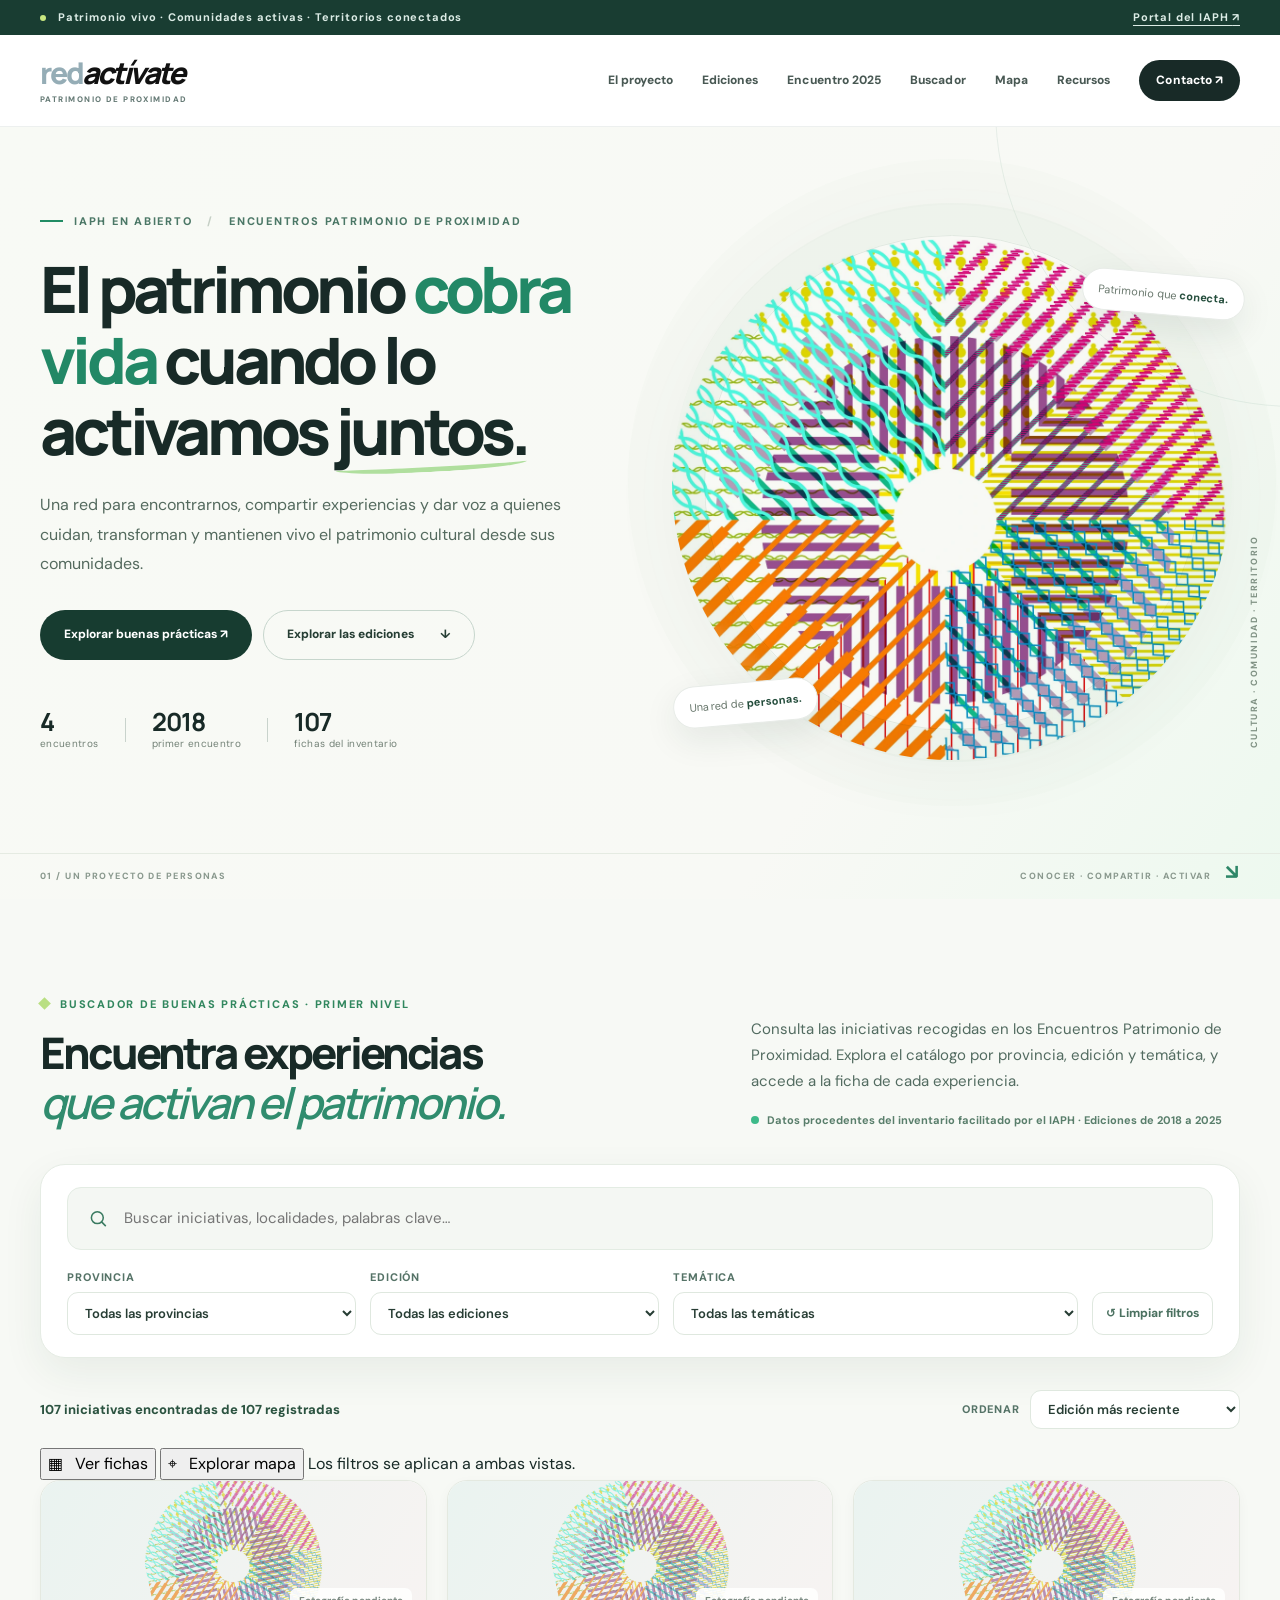
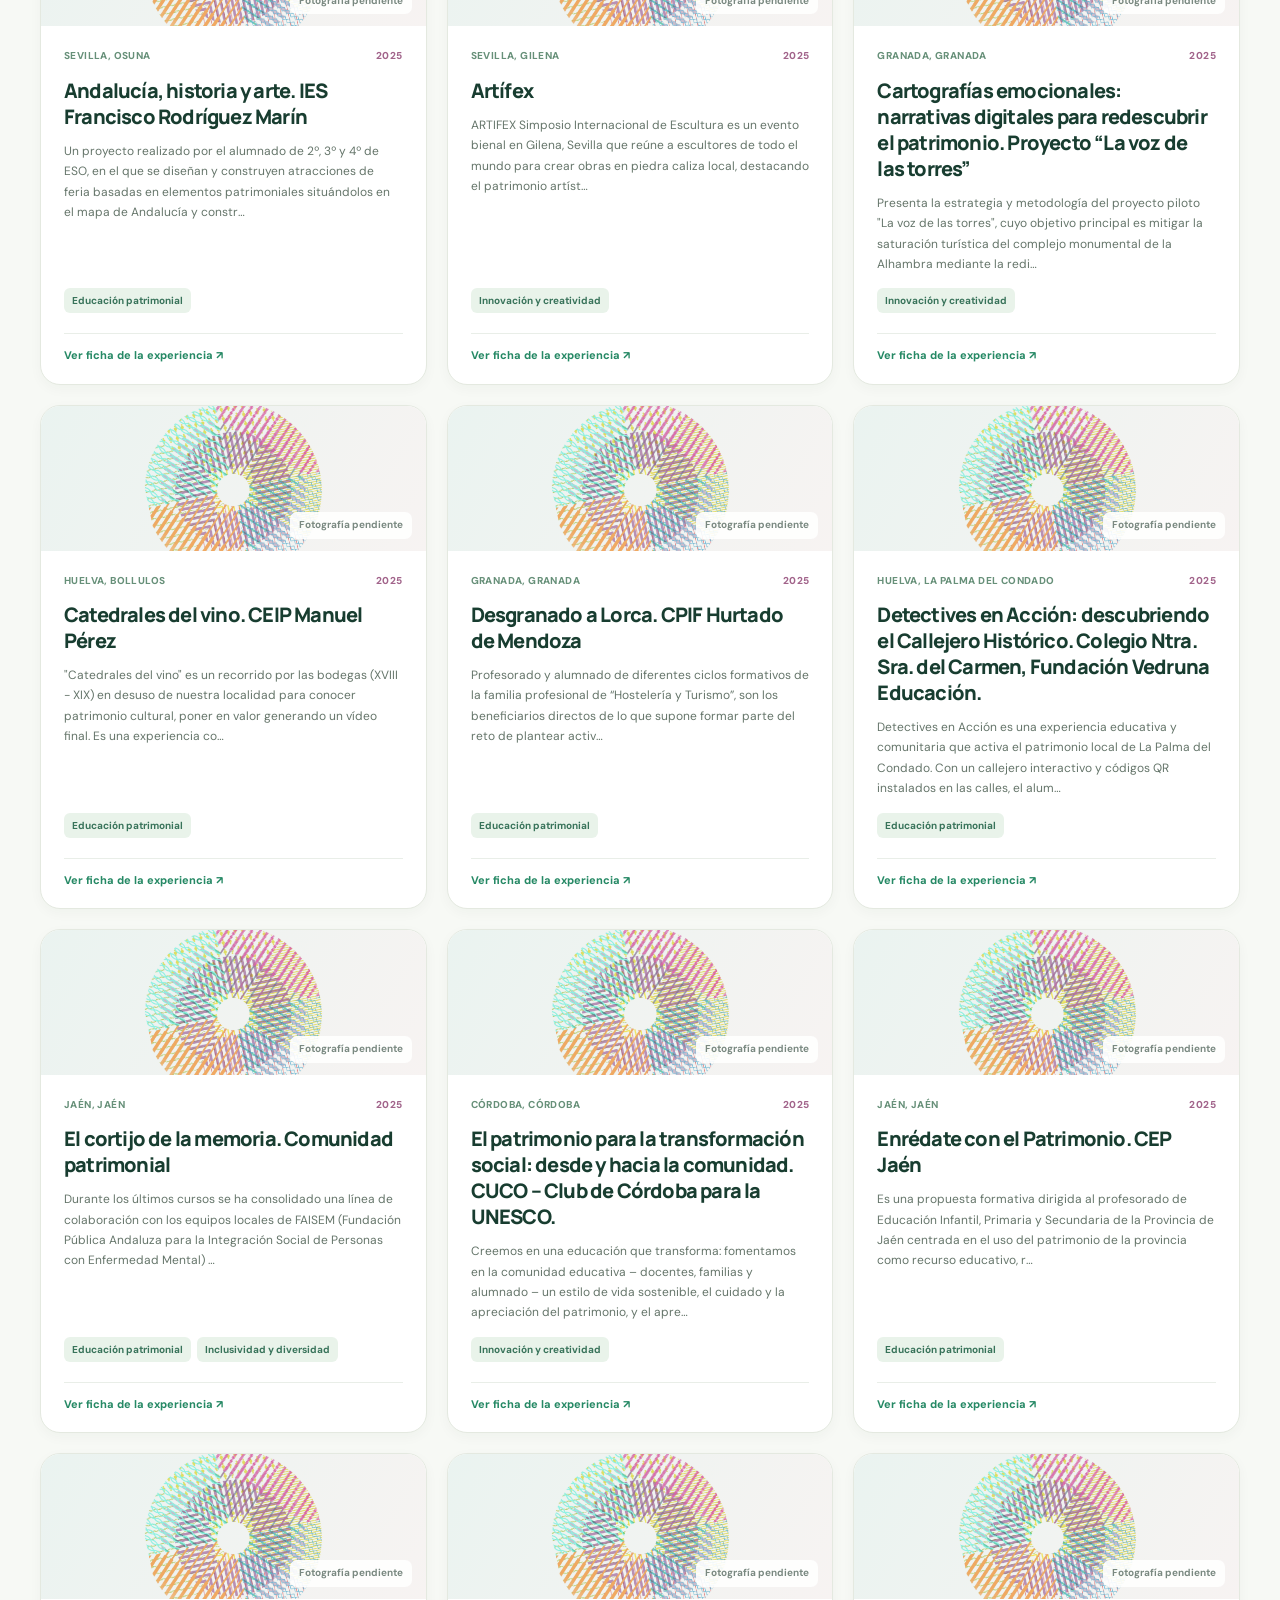
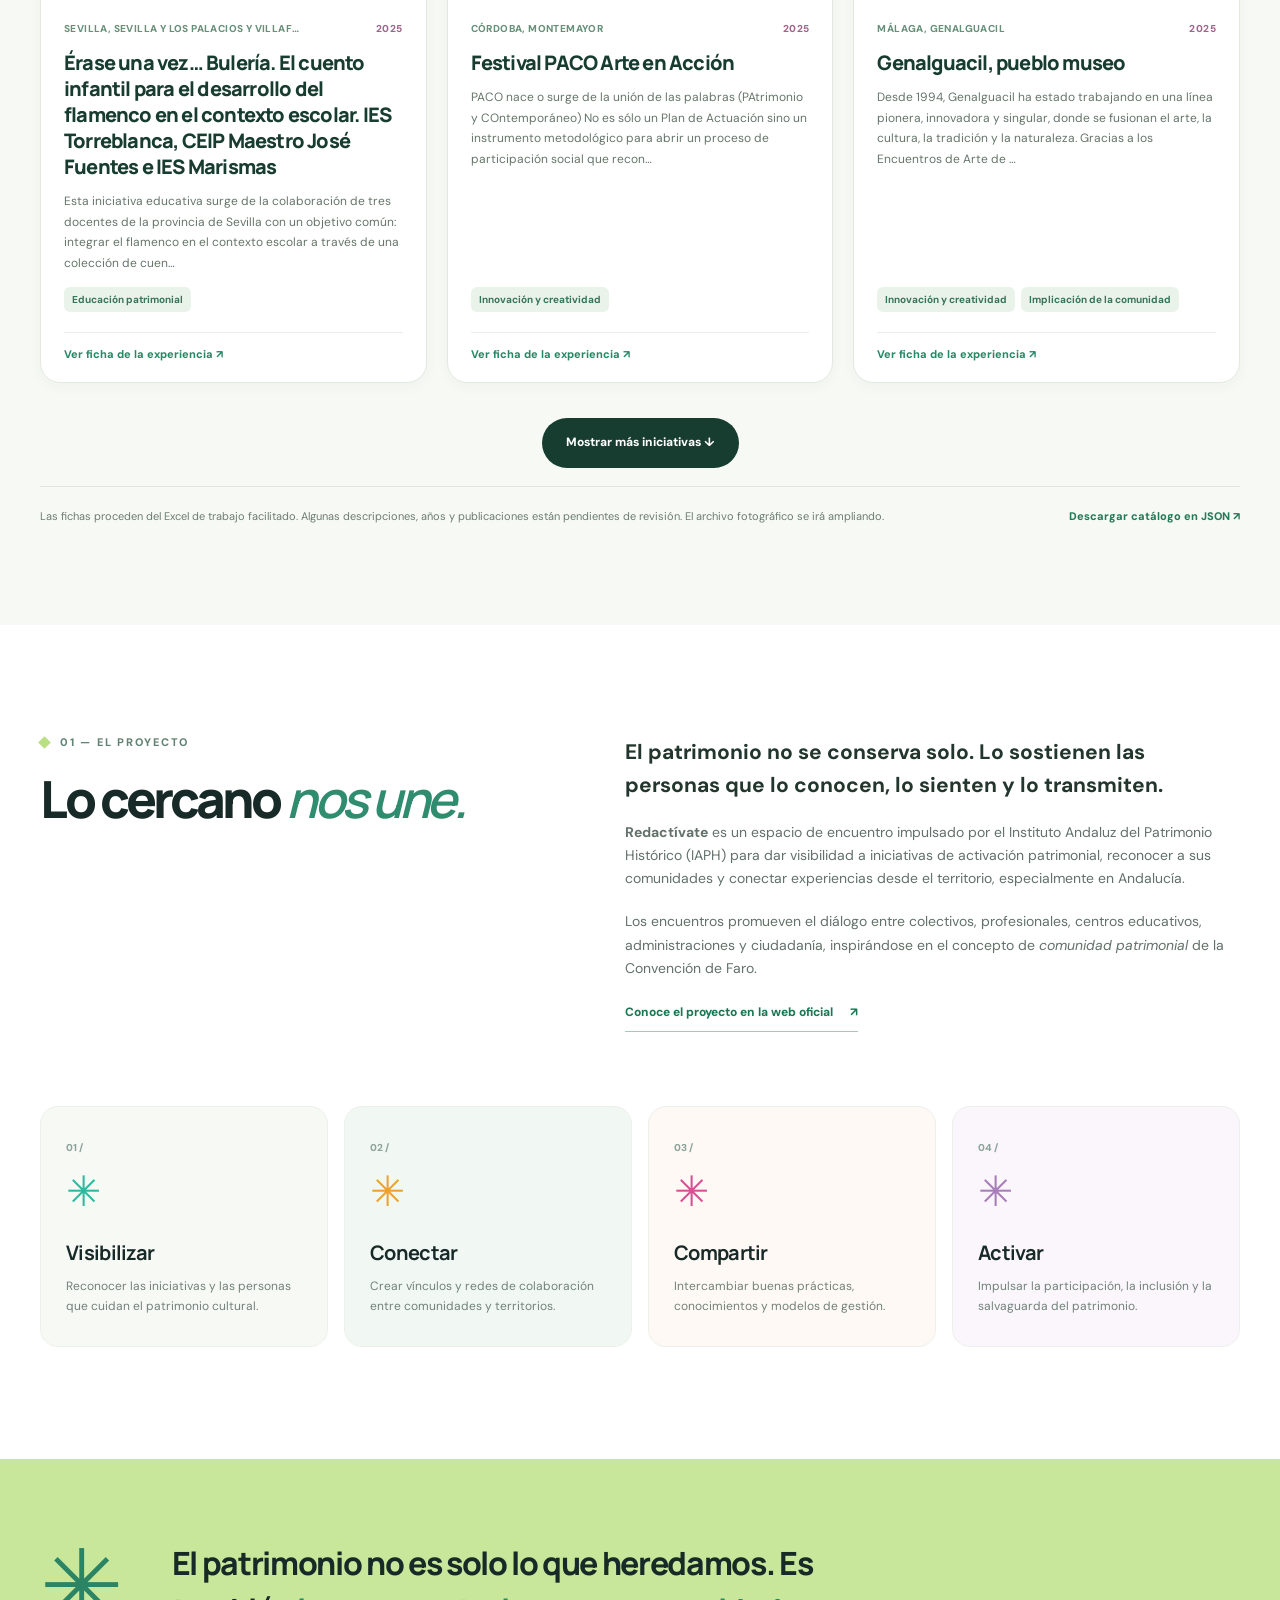
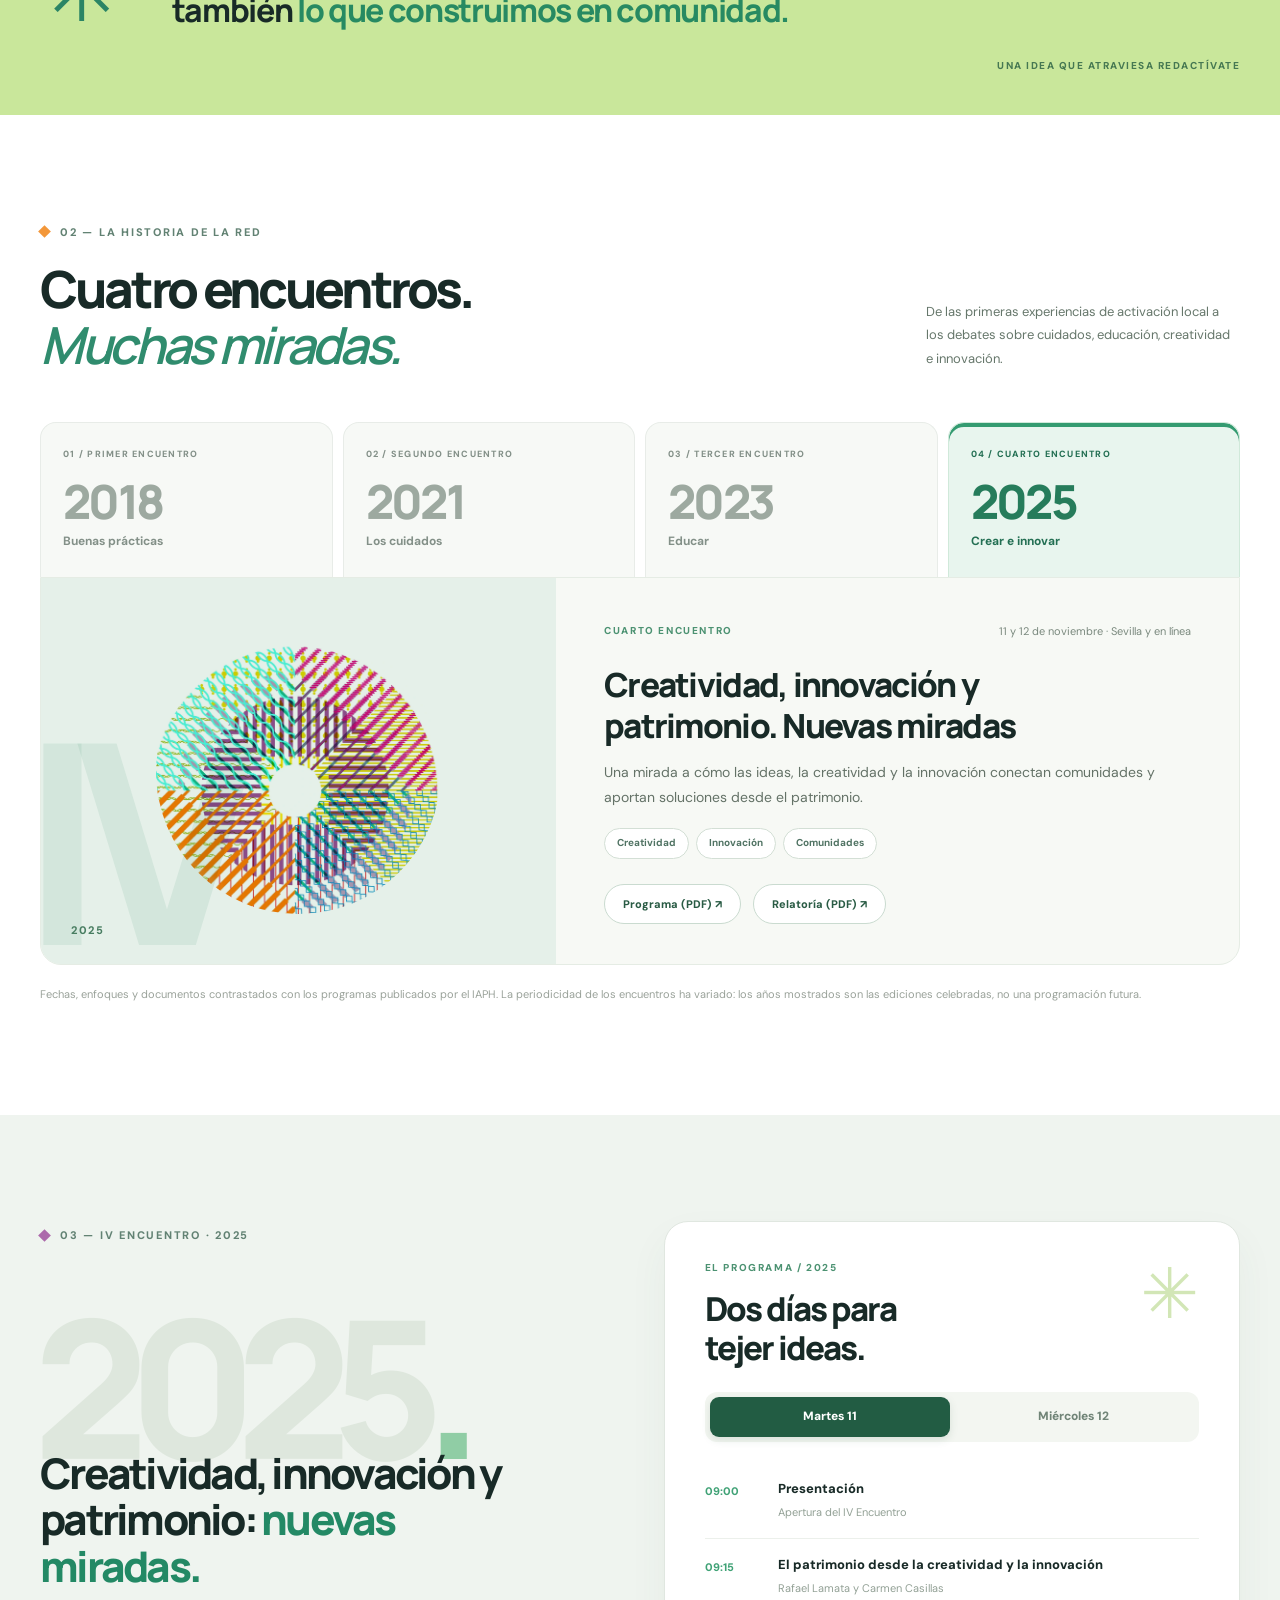
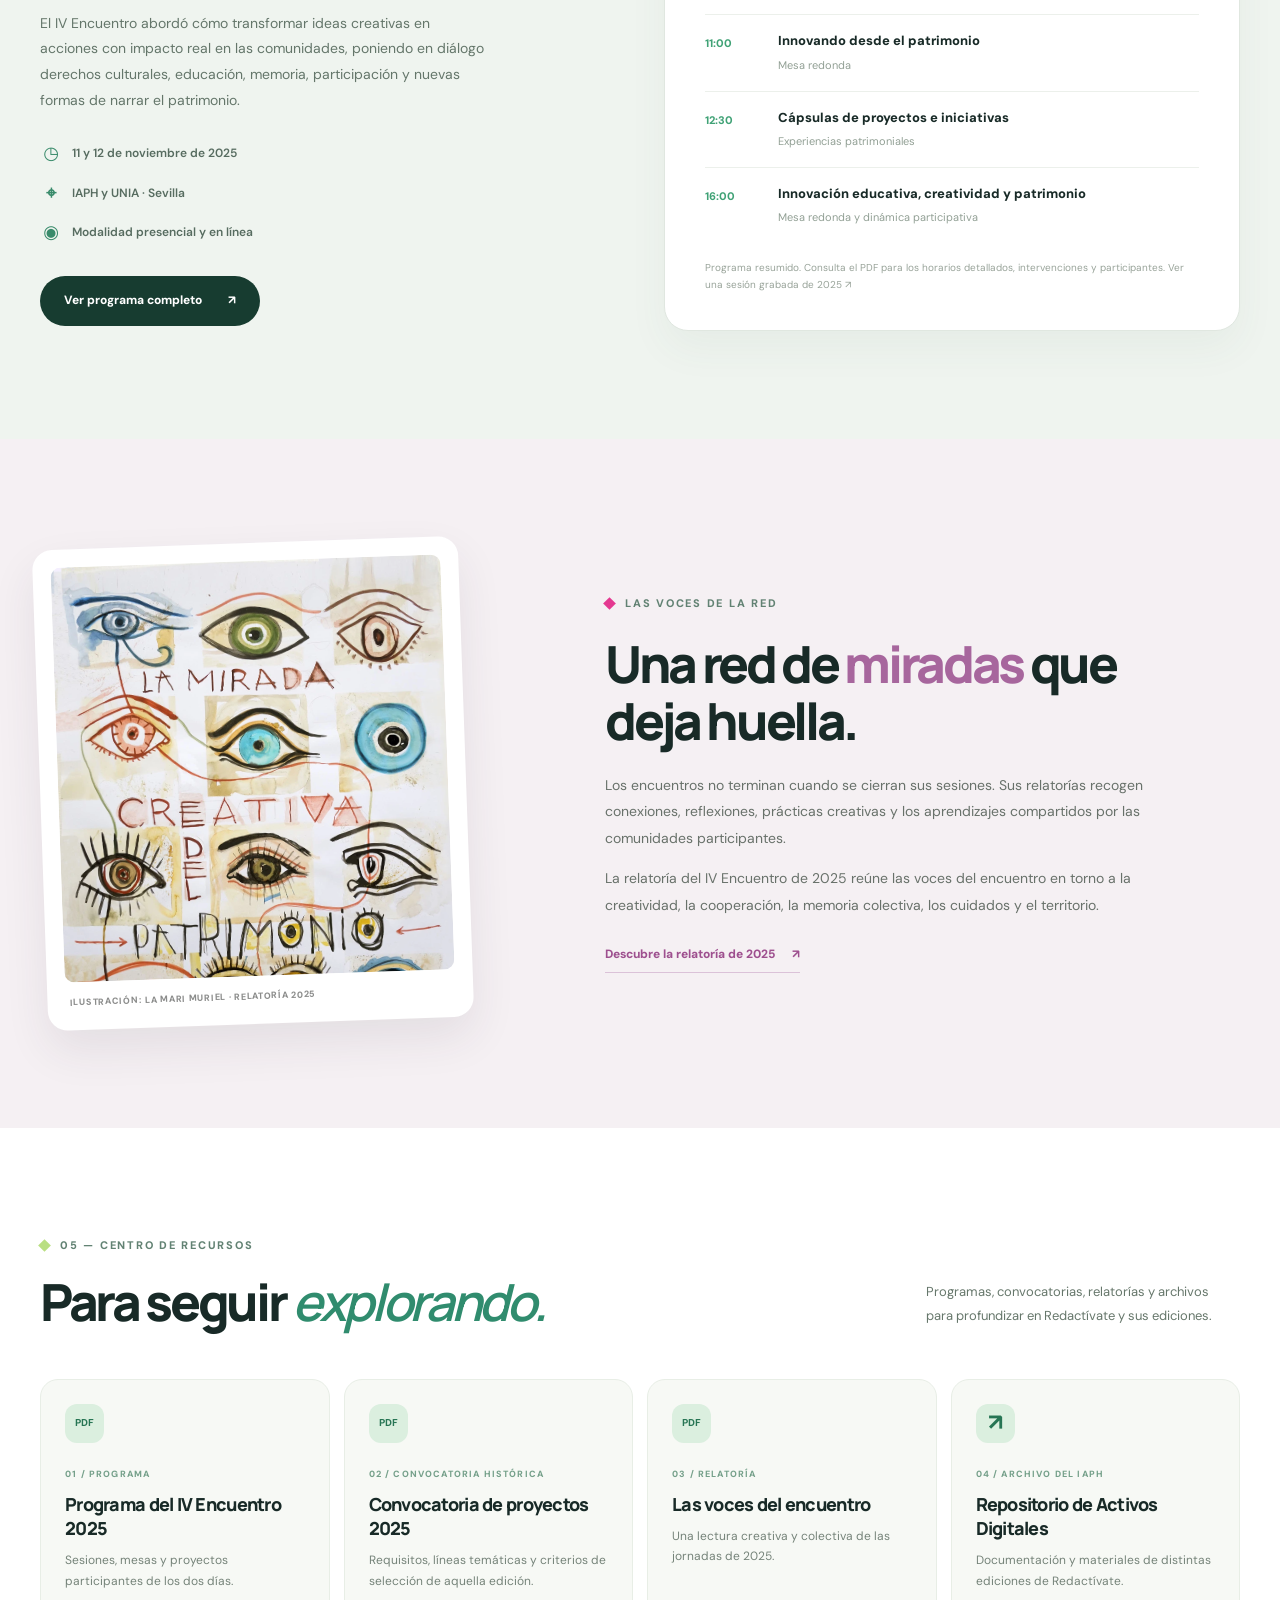
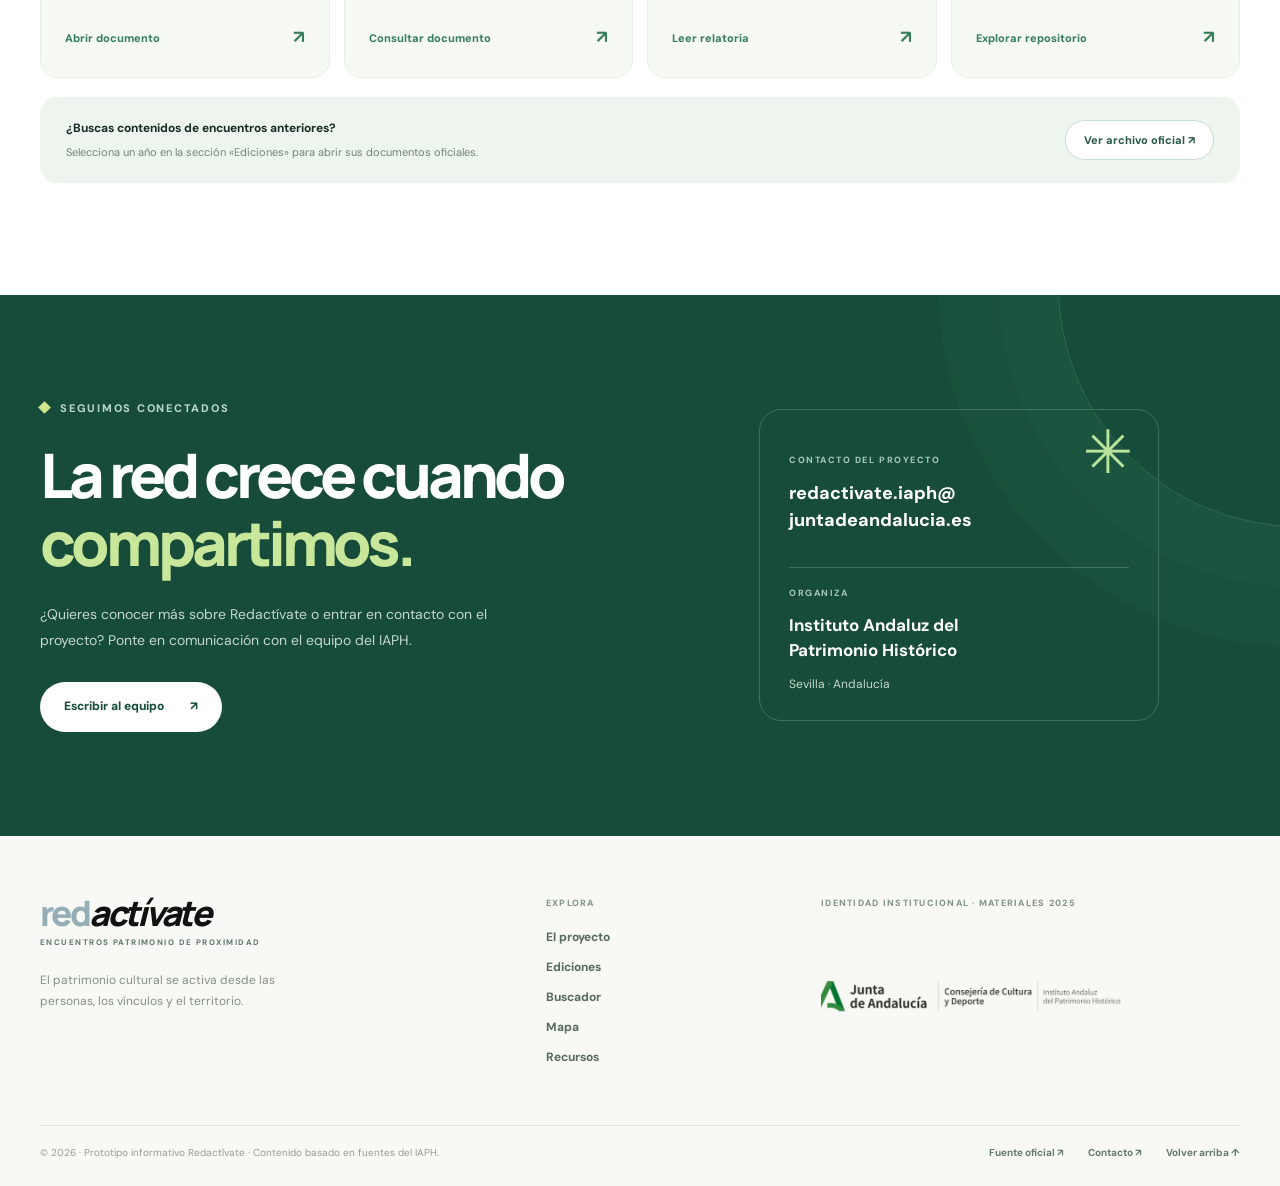
==== commit 8e636245: "Add files via upload" ====
--- a/index.html
+++ b/index.html
@@ -18,7 +18,7 @@
 <link href="https://fonts.googleapis.com/css2?family=DM+Sans:wght@400;500;600;700;800&amp;family=Manrope:wght@400;500;600;700;800&amp;display=swap" rel="stylesheet"/>
 <link href="assets/css/styles.css" rel="stylesheet"/>
 <script defer="" src="assets/js/app.js"></script>
-<link href="assets/css/catalogo.css" rel="stylesheet"/><script defer="True" src="assets/js/datos.js"></script><script defer="True" src="assets/js/config.js"></script><script defer="True" src="assets/js/fuente.js"></script><script defer="True" src="assets/js/catalogo.js"></script></head>
+<link href="assets/css/catalogo.css" rel="stylesheet"/><script defer="True" src="assets/js/datos.js"></script><script defer="True" src="assets/js/config.js"></script><script defer="True" src="assets/js/fuente.js"></script><script defer="True" src="assets/js/mapa.js"></script><script defer="True" src="assets/js/catalogo.js"></script></head>
 <body>
 <a class="skip-link" href="#contenido">Saltar al contenido</a>
 <div class="top-ribbon"><div class="container top-ribbon-inner"><span class="small-dot"></span> Patrimonio vivo · Comunidades activas · Territorios conectados <a href="https://www.juntadeandalucia.es/organismos/iaph/areas/formacion-difusion/reactivate.html" rel="noopener noreferrer" target="_blank">Portal del IAPH <span aria-hidden="true">↗</span></a></div></div>
@@ -29,7 +29,7 @@
 <span class="brand-caption">PATRIMONIO DE PROXIMIDAD</span>
 </a>
 <nav aria-label="Navegación principal" class="nav" id="main-nav">
-<a href="#proyecto">El proyecto</a><a href="#ediciones">Ediciones</a><a href="#encuentro-2025">Encuentro 2025</a><a href="#iniciativas">Buscador</a><a href="#recursos">Recursos</a>
+<a href="#proyecto">El proyecto</a><a href="#ediciones">Ediciones</a><a href="#encuentro-2025">Encuentro 2025</a><a href="#iniciativas">Buscador</a><a href="#mapa">Mapa</a><a href="#recursos">Recursos</a>
 <a class="nav-contact" href="#contacto">Contacto <span aria-hidden="true">↗</span></a>
 </nav>
 <button aria-controls="main-nav" aria-expanded="false" aria-label="Abrir menú" class="menu-toggle" type="button"><span></span><span></span><span></span></button>
@@ -61,9 +61,22 @@
 <div class="catalogue-selects"><label>Provincia <select id="catalogue-prov"><option value="">Todas las provincias</option></select></label><label>Edición <select id="catalogue-year"><option value="">Todas las ediciones</option></select></label><label>Temática <select id="catalogue-topic"><option value="">Todas las temáticas</option></select></label><button class="reset-button" id="catalogue-reset" type="reset">↺ Limpiar filtros</button></div>
 </form>
 <div class="catalogue-toolbar"><p aria-live="polite" id="catalogue-count">Cargando iniciativas…</p><label class="sort-label">Ordenar <select id="catalogue-sort"><option value="recent">Edición más reciente</option><option value="az">Título (A-Z)</option><option value="province">Provincia (A-Z)</option></select></label></div>
+<div class="catalogue-view-switch" id="mapa" aria-label="Modo de explorar el catálogo">
+<button id="show-list" type="button" aria-pressed="true">▦ &nbsp; Ver fichas</button>
+<button id="show-map" type="button" aria-pressed="false">⌖ &nbsp; Explorar mapa</button>
+<span>Los filtros se aplican a ambas vistas.</span>
+</div>
+<div id="catalogue-list-view">
 <div aria-live="polite" class="catalogue-grid" id="catalogue-grid"></div>
 <div class="catalogue-more"><button class="btn btn-dark" id="catalogue-more" type="button">Mostrar más iniciativas ↓</button></div>
-<div class="catalogue-footnote"><span>Las fichas proceden del Excel de trabajo facilitado. Algunas imágenes, descripciones, años o publicaciones están pendientes de revisión.</span><a download="" href="assets/data/iniciativas.json">Descargar catálogo en JSON ↗</a></div>
+</div>
+<div id="catalogue-map-view" hidden>
+  <div class="map-explainer"><div><strong>El patrimonio, sobre el territorio.</strong><p>Explora las localidades de las iniciativas. Si varios proyectos comparten municipio aparecen juntos en el mismo marcador; pulsa para acceder a sus fichas.</p></div><div class="map-key"><span><i style="background:#e6a04f"></i>2018</span><span><i style="background:#4b9abe"></i>2021</span><span><i style="background:#a381b4"></i>2023</span><span><i style="background:#0f9473"></i>2025</span><span><i style="background:#285f54"></i>Varias ediciones</span></div></div>
+  <div id="initiative-map" role="region" aria-label="Mapa interactivo de iniciativas de Redactívate"></div>
+  <p id="map-status" class="map-status" aria-live="polite">El mapa se cargará cuando pulses «Explorar mapa».</p>
+  <p class="map-disclaimer"><strong>Precisión:</strong> los puntos representan el centro aproximado de los municipios recogidos en el inventario, no las instalaciones ni direcciones exactas de cada experiencia. Los marcadores deben validarse antes de la publicación institucional. Cartografía © OpenStreetMap.</p>
+</div>
+<div class="catalogue-footnote"><span>Las fichas proceden del Excel de trabajo facilitado. Algunas descripciones, años y publicaciones están pendientes de revisión. El archivo fotográfico se irá ampliando.</span><a download="" href="assets/data/iniciativas.json">Descargar catálogo en JSON ↗</a></div>
 </div>
 </section><section aria-labelledby="intro-title" class="section intro-section" id="proyecto">
 <div class="container"><div class="intro-layout"><div><div class="section-kicker"><span class="kicker-square lime"></span> 01 — EL PROYECTO</div><h2 class="display-title" id="intro-title">Lo cercano <span class="serif-accent">nos une.</span></h2></div><div class="intro-copy"><p class="lead">El patrimonio no se conserva solo. Lo sostienen las personas que lo conocen, lo sienten y lo transmiten.</p><p><strong>Redactívate</strong> es un espacio de encuentro impulsado por el Instituto Andaluz del Patrimonio Histórico (IAPH) para dar visibilidad a iniciativas de activación patrimonial, reconocer a sus comunidades y conectar experiencias desde el territorio, especialmente en Andalucía.</p><p>Los encuentros promueven el diálogo entre colectivos, profesionales, centros educativos, administraciones y ciudadanía, inspirándose en el concepto de <em>comunidad patrimonial</em> de la Convención de Faro.</p><a class="inline-link" href="https://www.juntadeandalucia.es/organismos/iaph/areas/formacion-difusion/reactivate.html" rel="noopener noreferrer" target="_blank">Conoce el proyecto en la web oficial <span aria-hidden="true">↗</span></a></div></div>
@@ -85,6 +98,6 @@
 <section aria-labelledby="resources-title" class="section resources-section" id="recursos"><div class="container"><div class="section-header"><div><div class="section-kicker"><span class="kicker-square lime"></span> 05 — CENTRO DE RECURSOS</div><h2 class="display-title" id="resources-title">Para seguir <span class="serif-accent">explorando.</span></h2></div><p>Programas, convocatorias, relatorías y archivos para profundizar en Redactívate y sus ediciones.</p></div><div class="resources-grid"><a class="resource-card" href="assets/docs/REDACTIVATE_Programa_2025.pdf" rel="noopener" target="_blank"><span class="resource-icon">PDF</span><span class="resource-number">01 / PROGRAMA</span><h3>Programa del IV Encuentro 2025</h3><p>Sesiones, mesas y proyectos participantes de los dos días.</p><span class="resource-link">Abrir documento <b aria-hidden="true">↗</b></span></a><a class="resource-card" href="assets/docs/Convocatoria_Proyect_Redactivate_25_v2.pdf" rel="noopener" target="_blank"><span class="resource-icon">PDF</span><span class="resource-number">02 / CONVOCATORIA HISTÓRICA</span><h3>Convocatoria de proyectos 2025</h3><p>Requisitos, líneas temáticas y criterios de selección de aquella edición.</p><span class="resource-link">Consultar documento <b aria-hidden="true">↗</b></span></a><a class="resource-card" href="assets/docs/Relatoria_Encuentro_IAPH_Redactivate_2025.pdf" rel="noopener" target="_blank"><span class="resource-icon">PDF</span><span class="resource-number">03 / RELATORÍA</span><h3>Las voces del encuentro</h3><p>Una lectura creativa y colectiva de las jornadas de 2025.</p><span class="resource-link">Leer relatoría <b aria-hidden="true">↗</b></span></a><a class="resource-card" href="https://repositorio.iaph.es/handle/11532/326411" rel="noopener noreferrer" target="_blank"><span class="resource-icon icon-open">↗</span><span class="resource-number">04 / ARCHIVO DEL IAPH</span><h3>Repositorio de Activos Digitales</h3><p>Documentación y materiales de distintas ediciones de Redactívate.</p><span class="resource-link">Explorar repositorio <b aria-hidden="true">↗</b></span></a></div><div class="resources-footnote"><div><strong>¿Buscas contenidos de encuentros anteriores?</strong><span>Selecciona un año en la sección «Ediciones» para abrir sus documentos oficiales.</span></div><a class="text-button" href="https://www.juntadeandalucia.es/organismos/iaph/areas/formacion-difusion/reactivate.html" rel="noopener noreferrer" target="_blank">Ver archivo oficial ↗</a></div></div></section>
 <section aria-labelledby="contact-title" class="contact-section" id="contacto"><div class="container contact-grid"><div><div class="section-kicker light-kicker"><span class="kicker-square"></span> SEGUIMOS CONECTADOS</div><h2 id="contact-title">La red crece cuando <em>compartimos.</em></h2><p>¿Quieres conocer más sobre Redactívate o entrar en contacto con el proyecto? Ponte en comunicación con el equipo del IAPH.</p><a class="btn btn-white" href="mailto:redactivate.iaph@juntadeandalucia.es?subject=Consulta%20sobre%20Redact%C3%ADvate">Escribir al equipo <span aria-hidden="true">↗</span></a></div><div class="contact-aside"><div aria-hidden="true" class="contact-mark">✳</div><span>CONTACTO DEL PROYECTO</span><a href="mailto:redactivate.iaph@juntadeandalucia.es">redactivate.iaph@<wbr/>juntadeandalucia.es</a><hr/><span>ORGANIZA</span><strong>Instituto Andaluz del<br/>Patrimonio Histórico</strong><p>Sevilla · Andalucía</p></div></div></section>
 </main>
-<footer class="footer"><div class="container"><div class="footer-top"><div><a class="brand footer-brand" href="#inicio"><span class="brand-name"><span class="brand-red">red</span><span class="brand-activate">actívate</span></span><span class="brand-caption">ENCUENTROS PATRIMONIO DE PROXIMIDAD</span></a><p>El patrimonio cultural se activa desde las personas, los vínculos y el territorio.</p></div><div class="footer-nav"><span>EXPLORA</span><a href="#proyecto">El proyecto</a><a href="#ediciones">Ediciones</a><a href="#iniciativas">Buscador</a><a href="#recursos">Recursos</a></div><div class="footer-institution"><span>IDENTIDAD INSTITUCIONAL · MATERIALES 2025</span><img alt="Logotipos de la Junta de Andalucía, Consejería de Cultura y Deporte e Instituto Andaluz del Patrimonio Histórico en los documentos de 2025" loading="lazy" src="assets/img/logos-institucionales-2025.webp"/></div></div><div class="footer-bottom"><span>© <span id="year">2026</span> · Prototipo informativo Redactívate · Contenido basado en fuentes del IAPH.</span><div><a href="https://www.juntadeandalucia.es/organismos/iaph/areas/formacion-difusion/reactivate.html" rel="noopener noreferrer" target="_blank">Fuente oficial ↗</a><a href="mailto:redactivate.iaph@juntadeandalucia.es">Contacto ↗</a><a href="#inicio">Volver arriba ↑</a></div></div></div></footer>
+<footer class="footer"><div class="container"><div class="footer-top"><div><a class="brand footer-brand" href="#inicio"><span class="brand-name"><span class="brand-red">red</span><span class="brand-activate">actívate</span></span><span class="brand-caption">ENCUENTROS PATRIMONIO DE PROXIMIDAD</span></a><p>El patrimonio cultural se activa desde las personas, los vínculos y el territorio.</p></div><div class="footer-nav"><span>EXPLORA</span><a href="#proyecto">El proyecto</a><a href="#ediciones">Ediciones</a><a href="#iniciativas">Buscador</a><a href="#mapa">Mapa</a><a href="#recursos">Recursos</a></div><div class="footer-institution"><span>IDENTIDAD INSTITUCIONAL · MATERIALES 2025</span><img alt="Logotipos de la Junta de Andalucía, Consejería de Cultura y Deporte e Instituto Andaluz del Patrimonio Histórico en los documentos de 2025" loading="lazy" src="assets/img/logos-institucionales-2025.webp"/></div></div><div class="footer-bottom"><span>© <span id="year">2026</span> · Prototipo informativo Redactívate · Contenido basado en fuentes del IAPH.</span><div><a href="https://www.juntadeandalucia.es/organismos/iaph/areas/formacion-difusion/reactivate.html" rel="noopener noreferrer" target="_blank">Fuente oficial ↗</a><a href="mailto:redactivate.iaph@juntadeandalucia.es">Contacto ↗</a><a href="#inicio">Volver arriba ↑</a></div></div></div></footer>
 </body>
 </html>
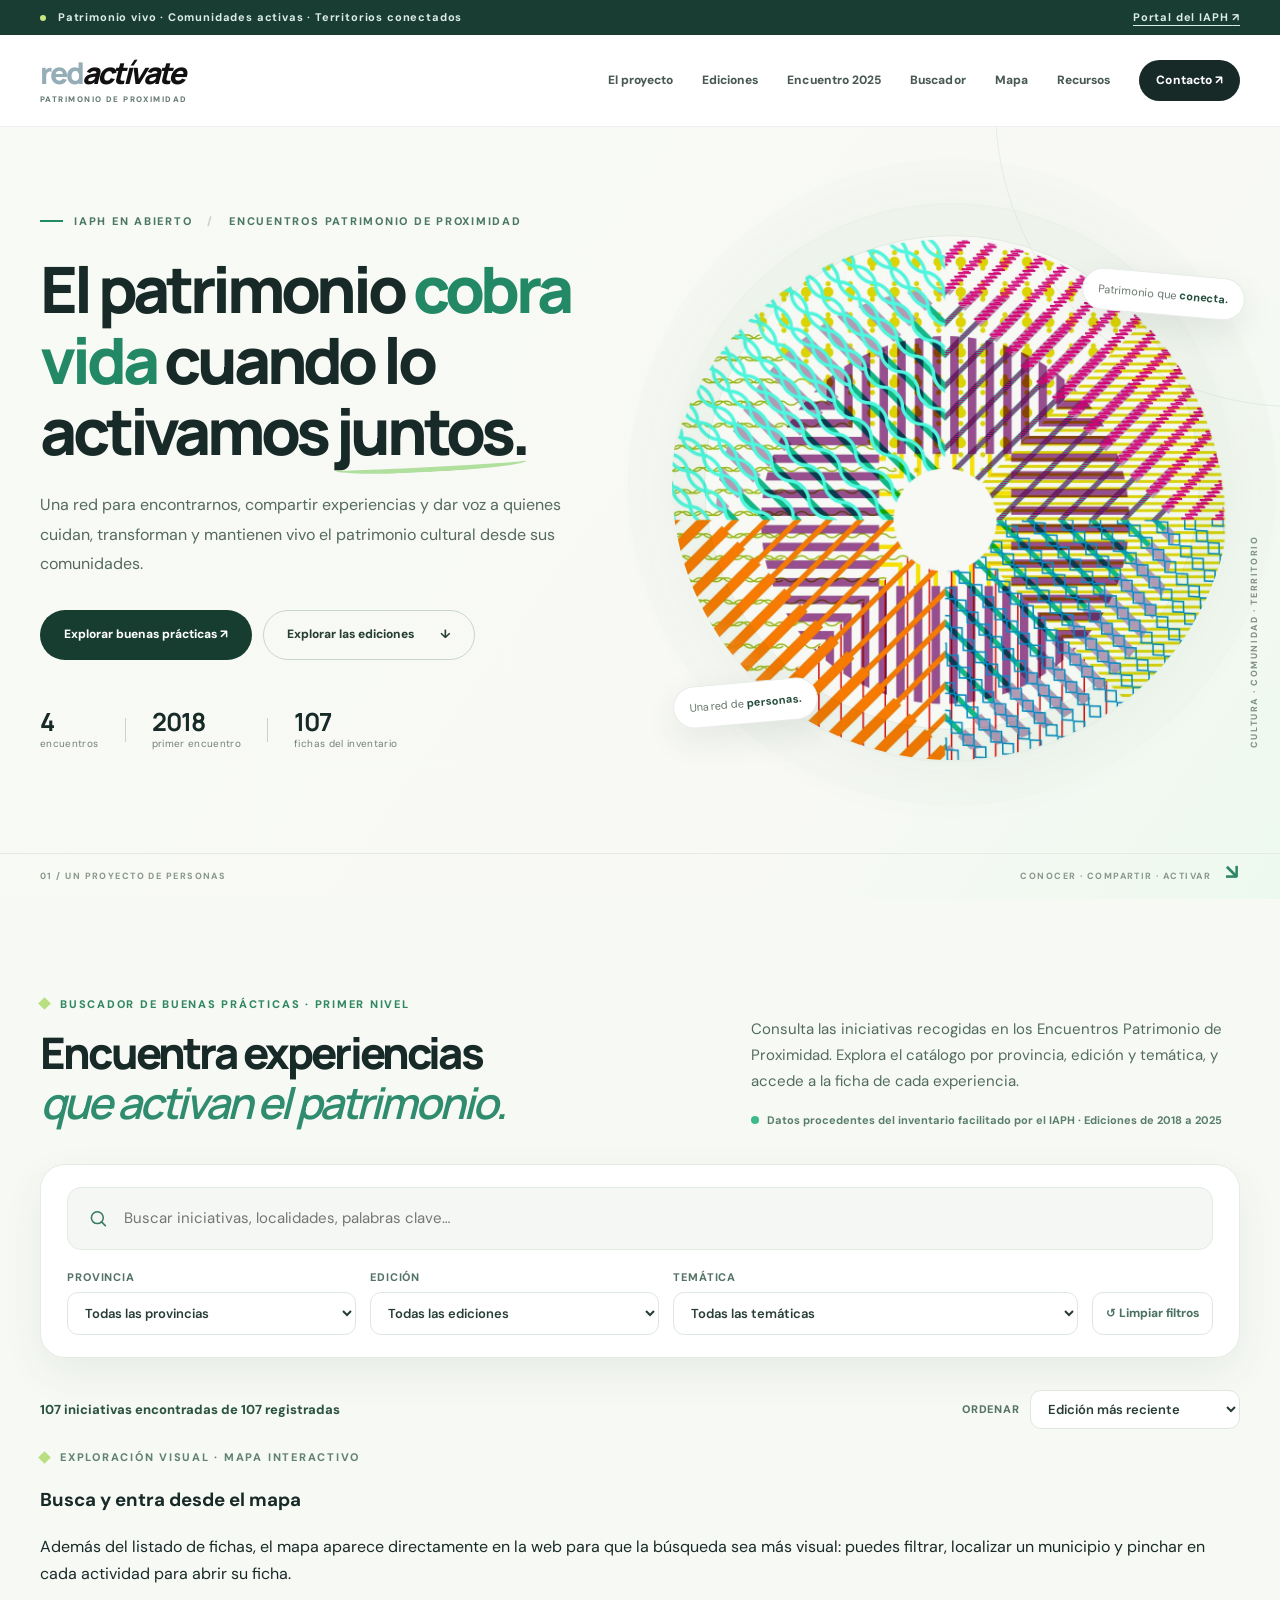
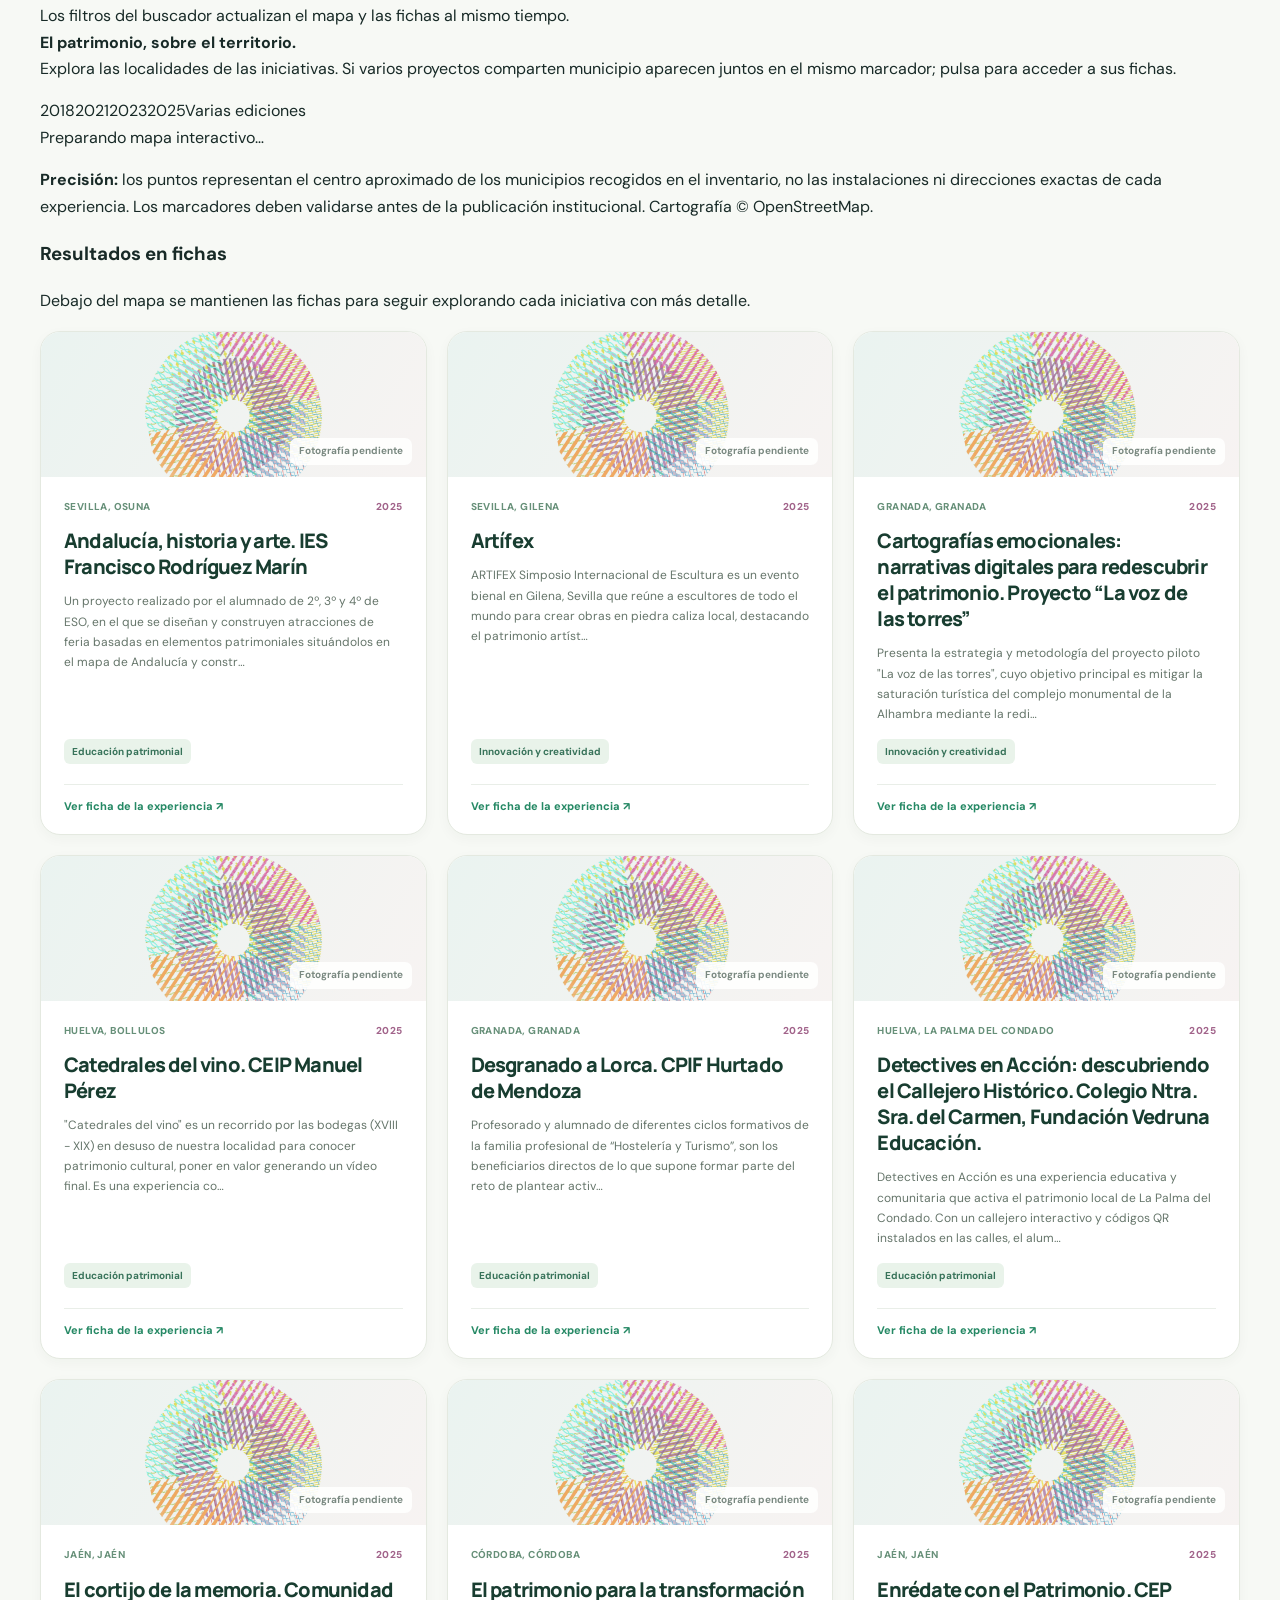
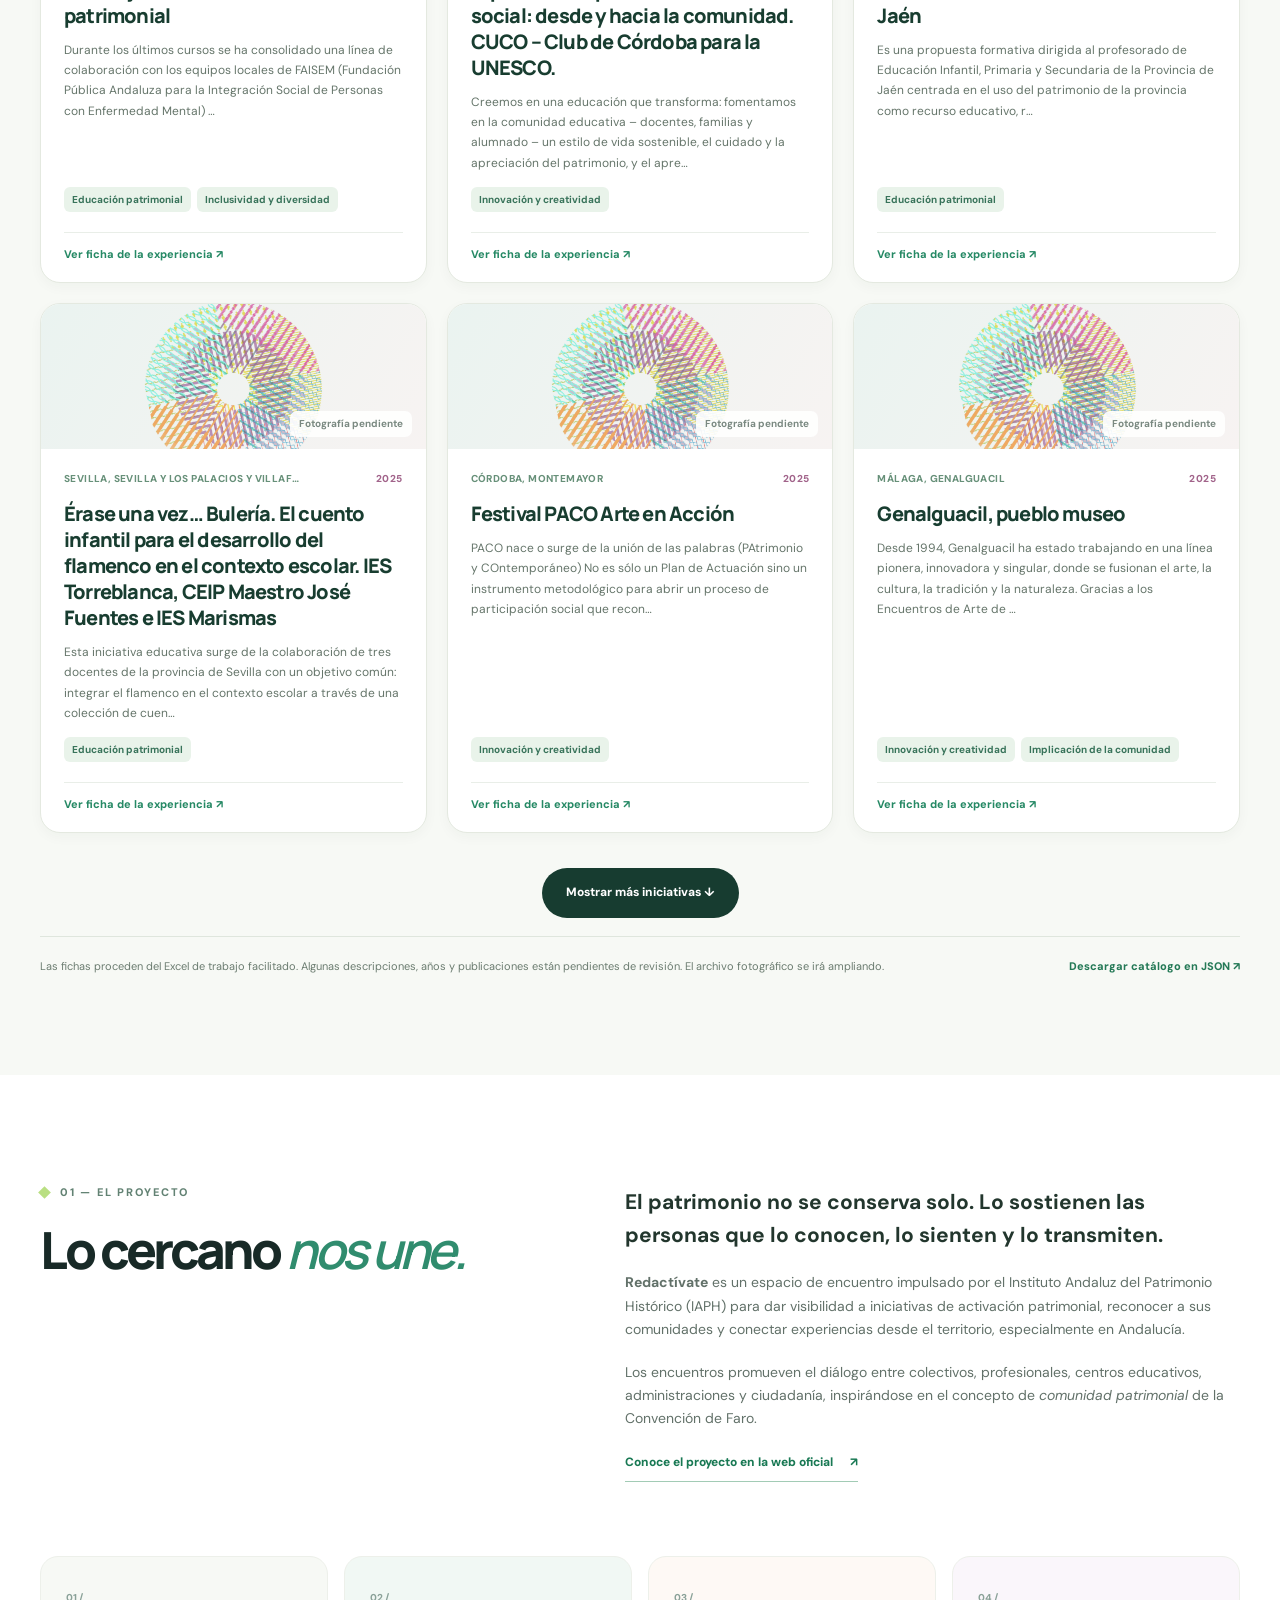
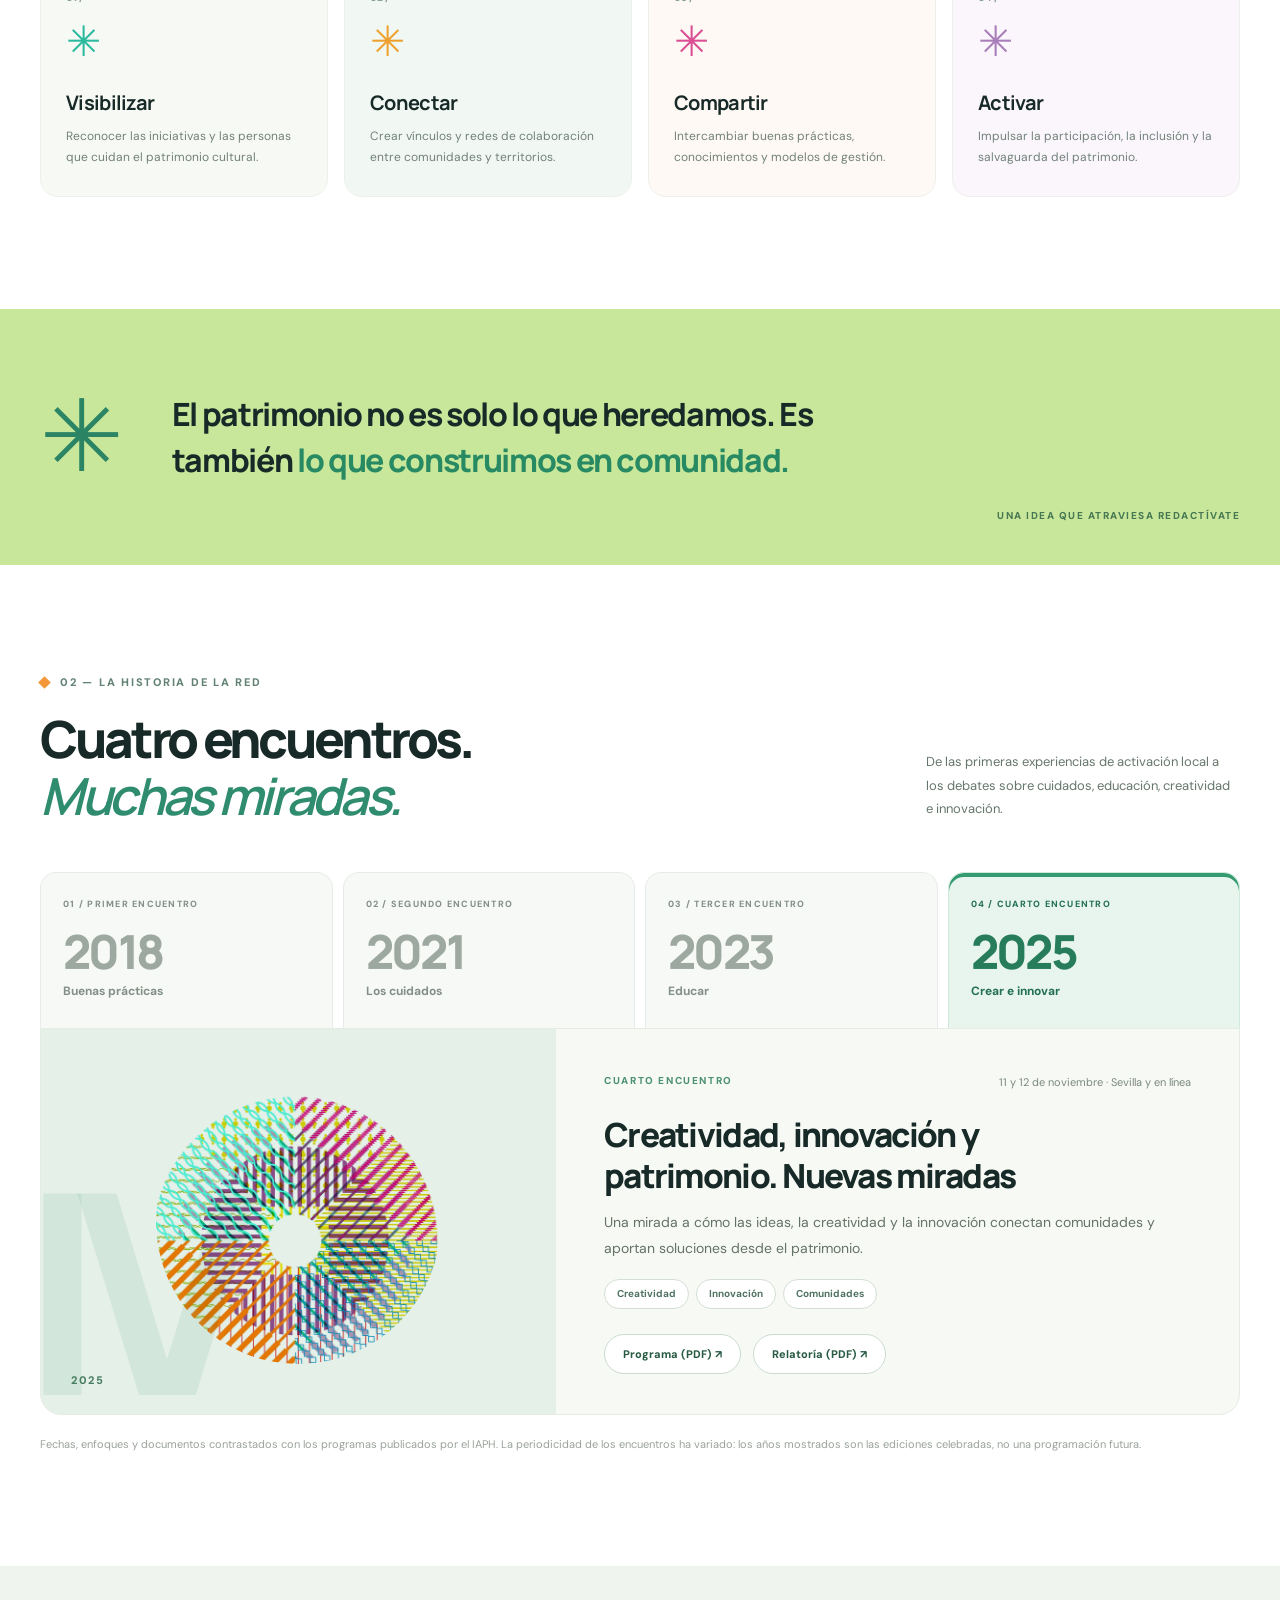
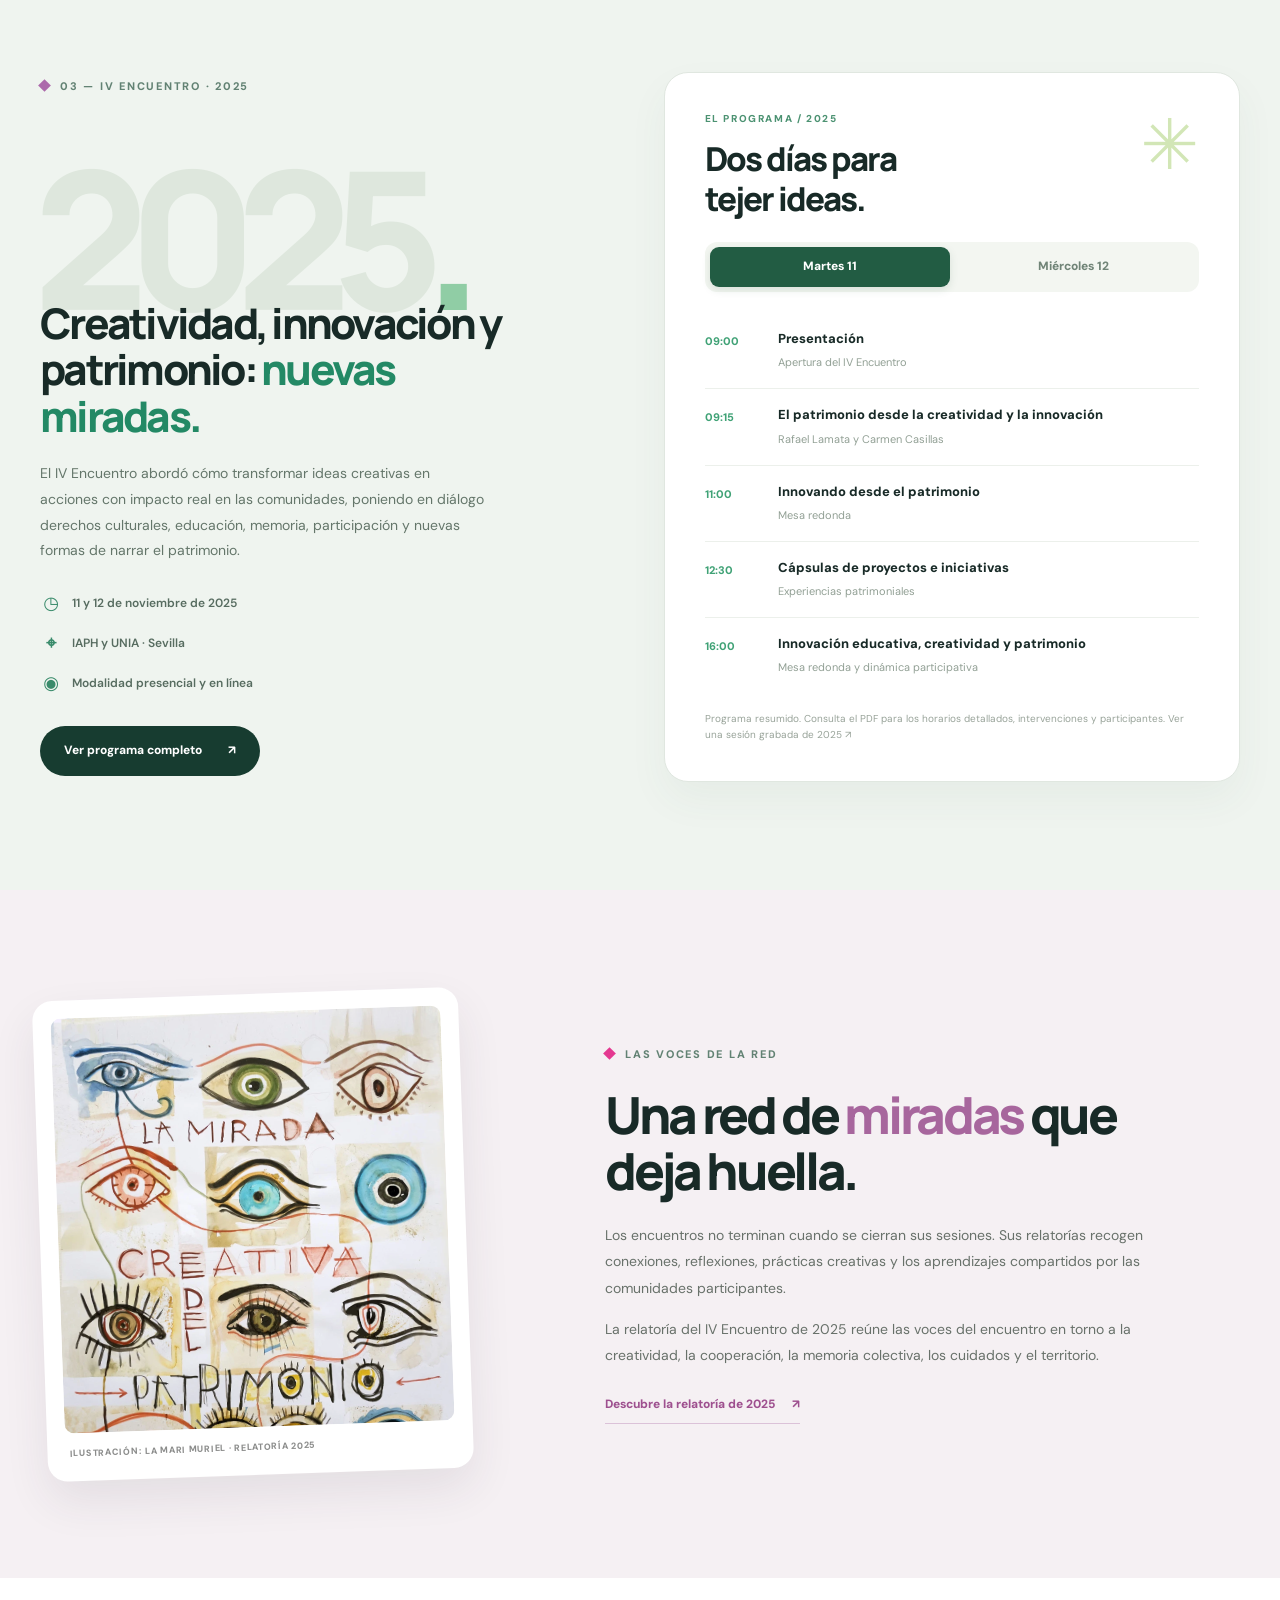
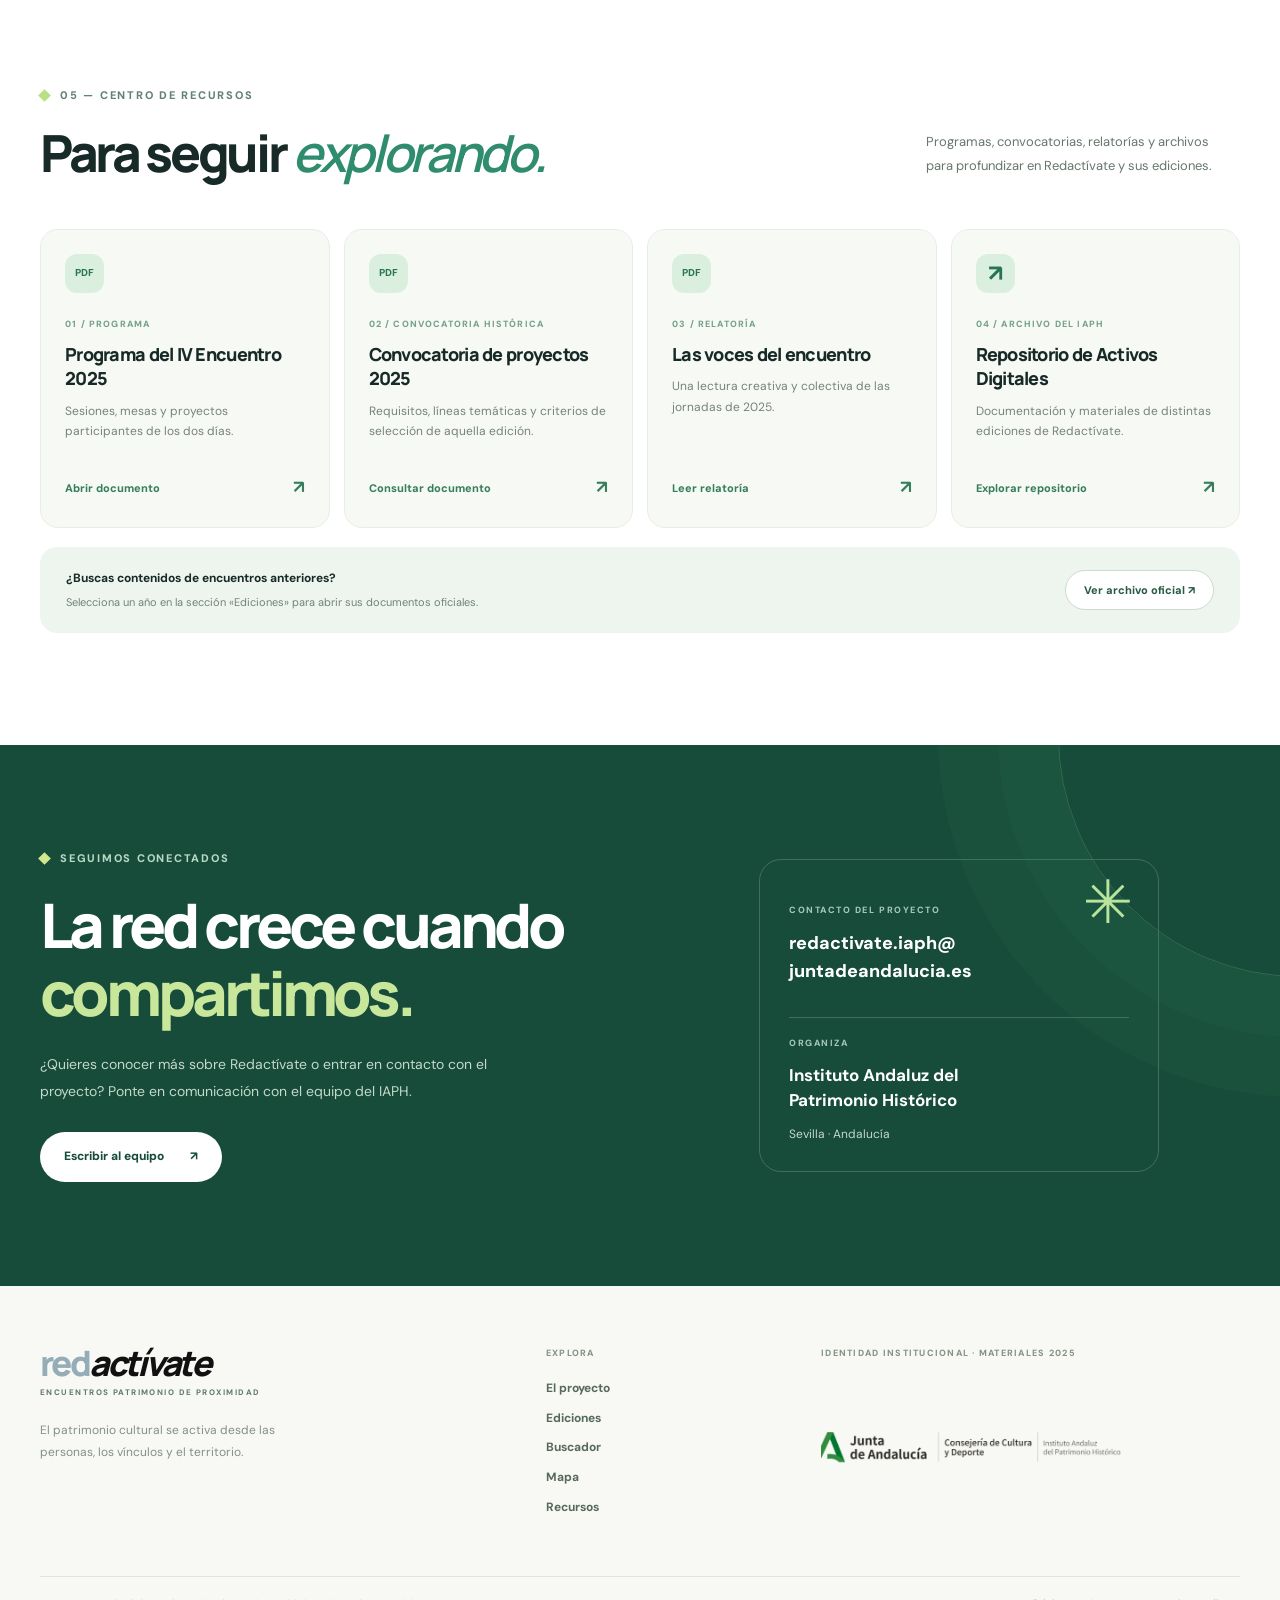
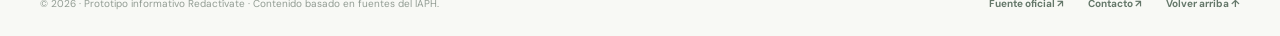
==== commit 1f36ab9a: "Add files via upload" ====
--- a/index.html
+++ b/index.html
@@ -61,20 +61,29 @@
 <div class="catalogue-selects"><label>Provincia <select id="catalogue-prov"><option value="">Todas las provincias</option></select></label><label>Edición <select id="catalogue-year"><option value="">Todas las ediciones</option></select></label><label>Temática <select id="catalogue-topic"><option value="">Todas las temáticas</option></select></label><button class="reset-button" id="catalogue-reset" type="reset">↺ Limpiar filtros</button></div>
 </form>
 <div class="catalogue-toolbar"><p aria-live="polite" id="catalogue-count">Cargando iniciativas…</p><label class="sort-label">Ordenar <select id="catalogue-sort"><option value="recent">Edición más reciente</option><option value="az">Título (A-Z)</option><option value="province">Provincia (A-Z)</option></select></label></div>
-<div class="catalogue-view-switch" id="mapa" aria-label="Modo de explorar el catálogo">
-<button id="show-list" type="button" aria-pressed="true">▦ &nbsp; Ver fichas</button>
-<button id="show-map" type="button" aria-pressed="false">⌖ &nbsp; Explorar mapa</button>
-<span>Los filtros se aplican a ambas vistas.</span>
+<div class="catalogue-map-shell" id="mapa">
+<div class="catalogue-inline-map-head">
+<div>
+<div class="section-kicker"><span class="kicker-square lime"></span> EXPLORACIÓN VISUAL · MAPA INTERACTIVO</div>
+<h3>Busca y entra desde el mapa</h3>
+<p>Además del listado de fichas, el mapa aparece directamente en la web para que la búsqueda sea más visual: puedes filtrar, localizar un municipio y pinchar en cada actividad para abrir su ficha.</p>
+</div>
+<div class="catalogue-inline-map-note">Los filtros del buscador actualizan el mapa y las fichas al mismo tiempo.</div>
+</div>
+<div id="catalogue-map-view">
+  <div class="map-explainer"><div><strong>El patrimonio, sobre el territorio.</strong><p>Explora las localidades de las iniciativas. Si varios proyectos comparten municipio aparecen juntos en el mismo marcador; pulsa para acceder a sus fichas.</p></div><div class="map-key"><span><i style="background:#e6a04f"></i>2018</span><span><i style="background:#4b9abe"></i>2021</span><span><i style="background:#a381b4"></i>2023</span><span><i style="background:#0f9473"></i>2025</span><span><i style="background:#285f54"></i>Varias ediciones</span></div></div>
+  <div id="initiative-map" role="region" aria-label="Mapa interactivo de iniciativas de Redactívate"></div>
+  <p id="map-status" class="map-status" aria-live="polite">Preparando mapa interactivo…</p>
+  <p class="map-disclaimer"><strong>Precisión:</strong> los puntos representan el centro aproximado de los municipios recogidos en el inventario, no las instalaciones ni direcciones exactas de cada experiencia. Los marcadores deben validarse antes de la publicación institucional. Cartografía © OpenStreetMap.</p>
+</div>
+</div>
+<div class="catalogue-results-head">
+  <h3>Resultados en fichas</h3>
+  <p>Debajo del mapa se mantienen las fichas para seguir explorando cada iniciativa con más detalle.</p>
 </div>
 <div id="catalogue-list-view">
 <div aria-live="polite" class="catalogue-grid" id="catalogue-grid"></div>
 <div class="catalogue-more"><button class="btn btn-dark" id="catalogue-more" type="button">Mostrar más iniciativas ↓</button></div>
-</div>
-<div id="catalogue-map-view" hidden>
-  <div class="map-explainer"><div><strong>El patrimonio, sobre el territorio.</strong><p>Explora las localidades de las iniciativas. Si varios proyectos comparten municipio aparecen juntos en el mismo marcador; pulsa para acceder a sus fichas.</p></div><div class="map-key"><span><i style="background:#e6a04f"></i>2018</span><span><i style="background:#4b9abe"></i>2021</span><span><i style="background:#a381b4"></i>2023</span><span><i style="background:#0f9473"></i>2025</span><span><i style="background:#285f54"></i>Varias ediciones</span></div></div>
-  <div id="initiative-map" role="region" aria-label="Mapa interactivo de iniciativas de Redactívate"></div>
-  <p id="map-status" class="map-status" aria-live="polite">El mapa se cargará cuando pulses «Explorar mapa».</p>
-  <p class="map-disclaimer"><strong>Precisión:</strong> los puntos representan el centro aproximado de los municipios recogidos en el inventario, no las instalaciones ni direcciones exactas de cada experiencia. Los marcadores deben validarse antes de la publicación institucional. Cartografía © OpenStreetMap.</p>
 </div>
 <div class="catalogue-footnote"><span>Las fichas proceden del Excel de trabajo facilitado. Algunas descripciones, años y publicaciones están pendientes de revisión. El archivo fotográfico se irá ampliando.</span><a download="" href="assets/data/iniciativas.json">Descargar catálogo en JSON ↗</a></div>
 </div>
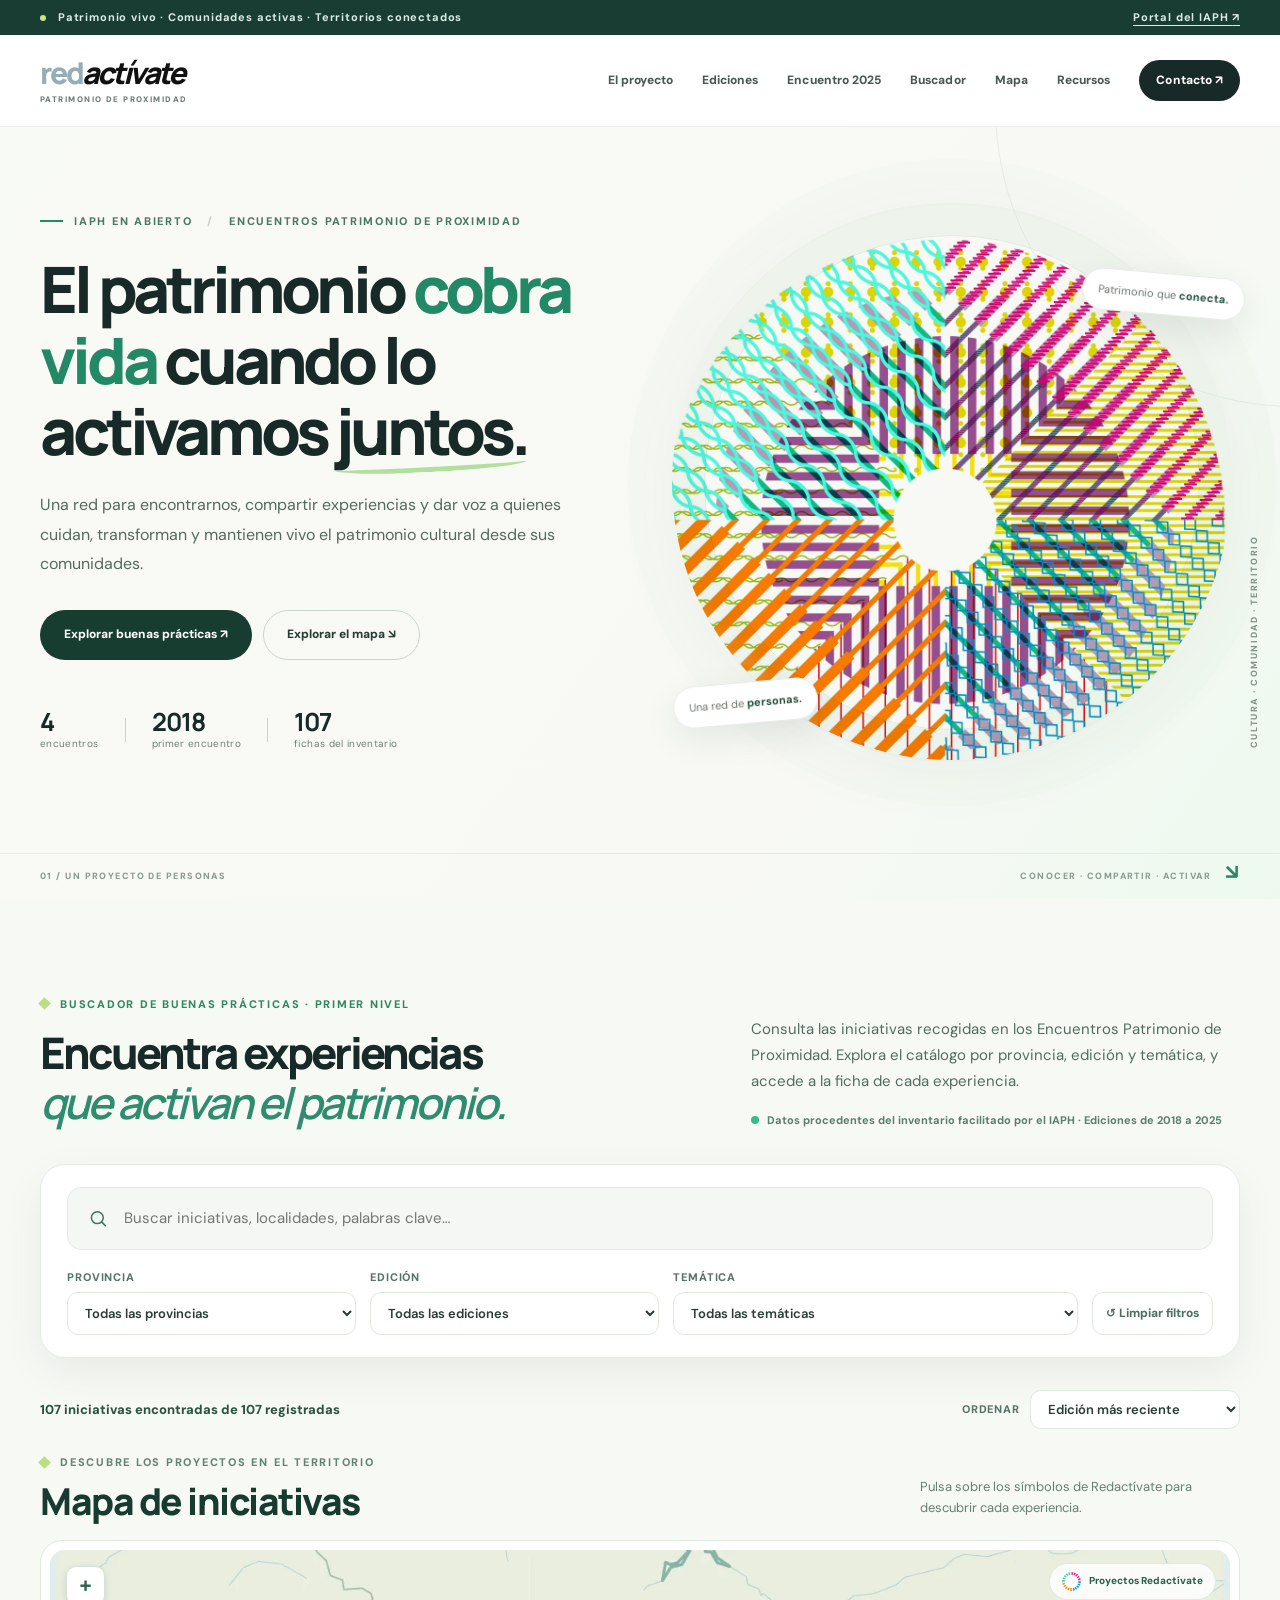
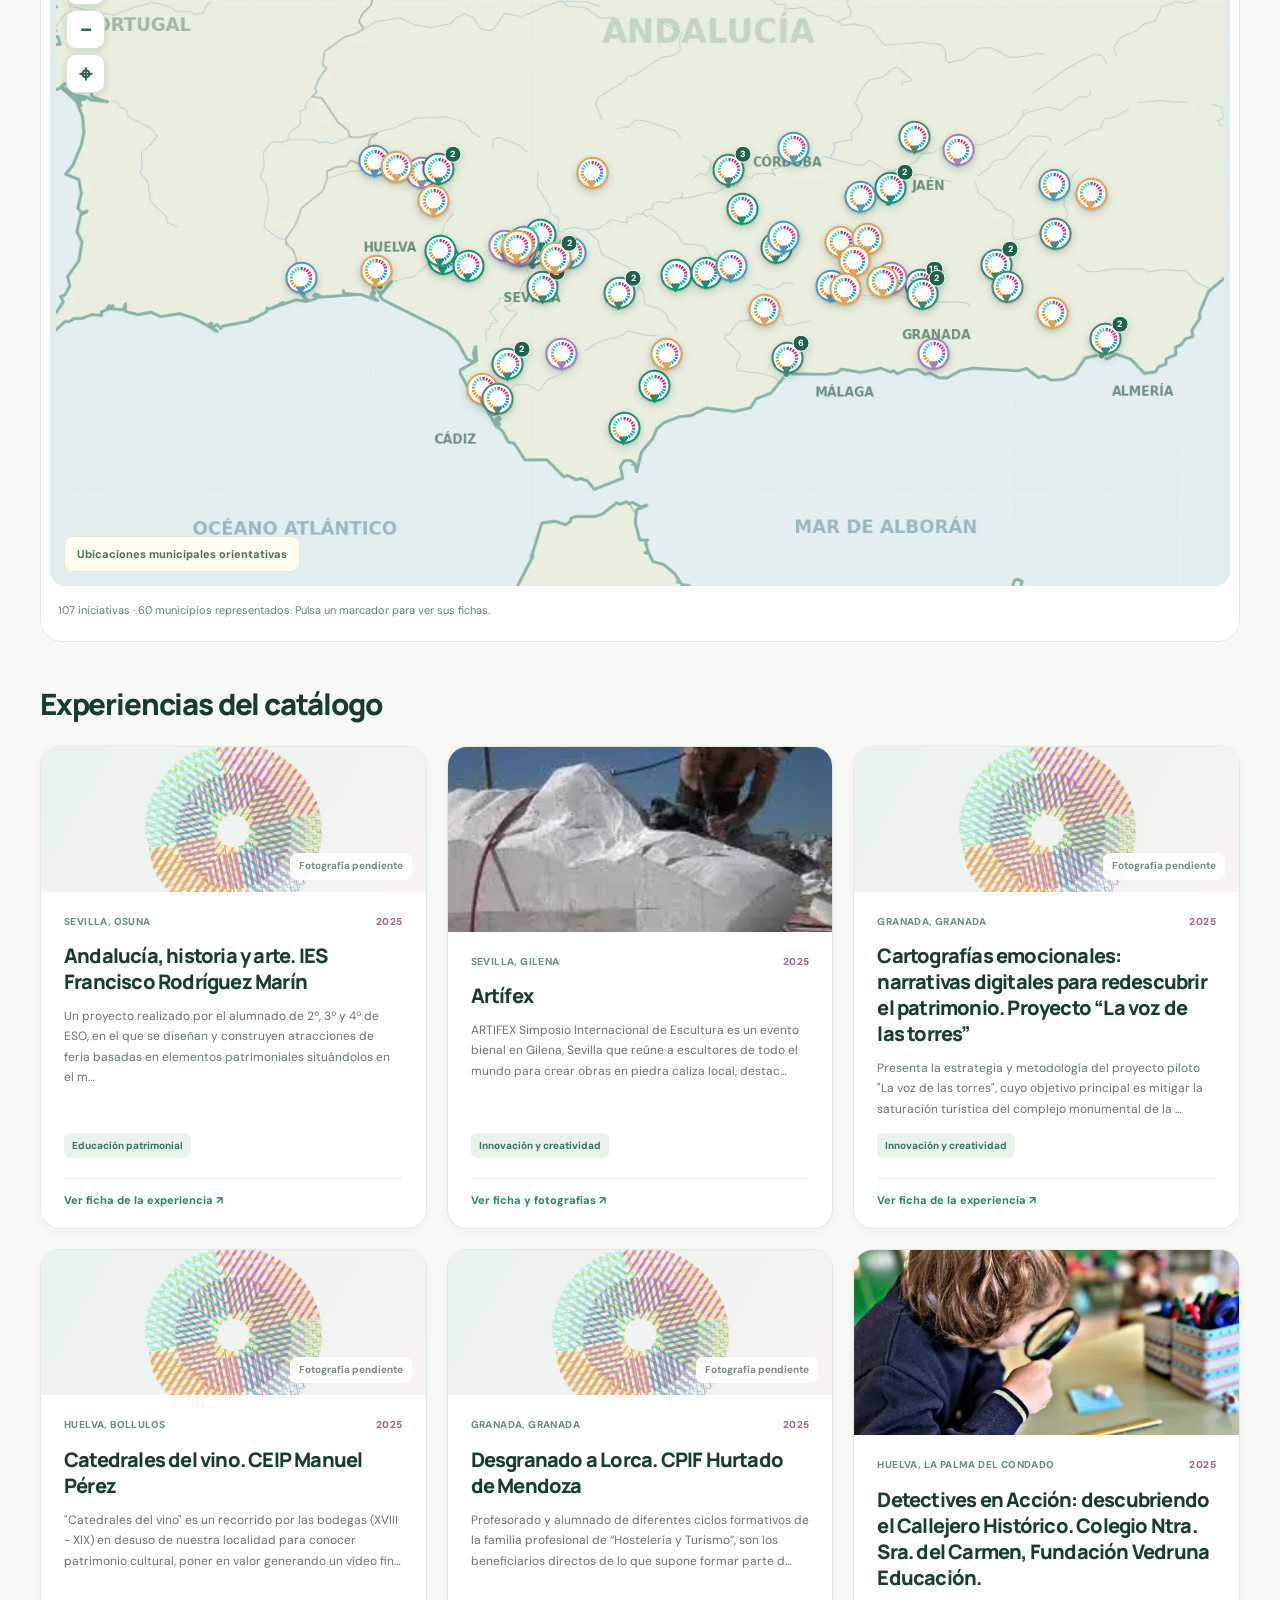
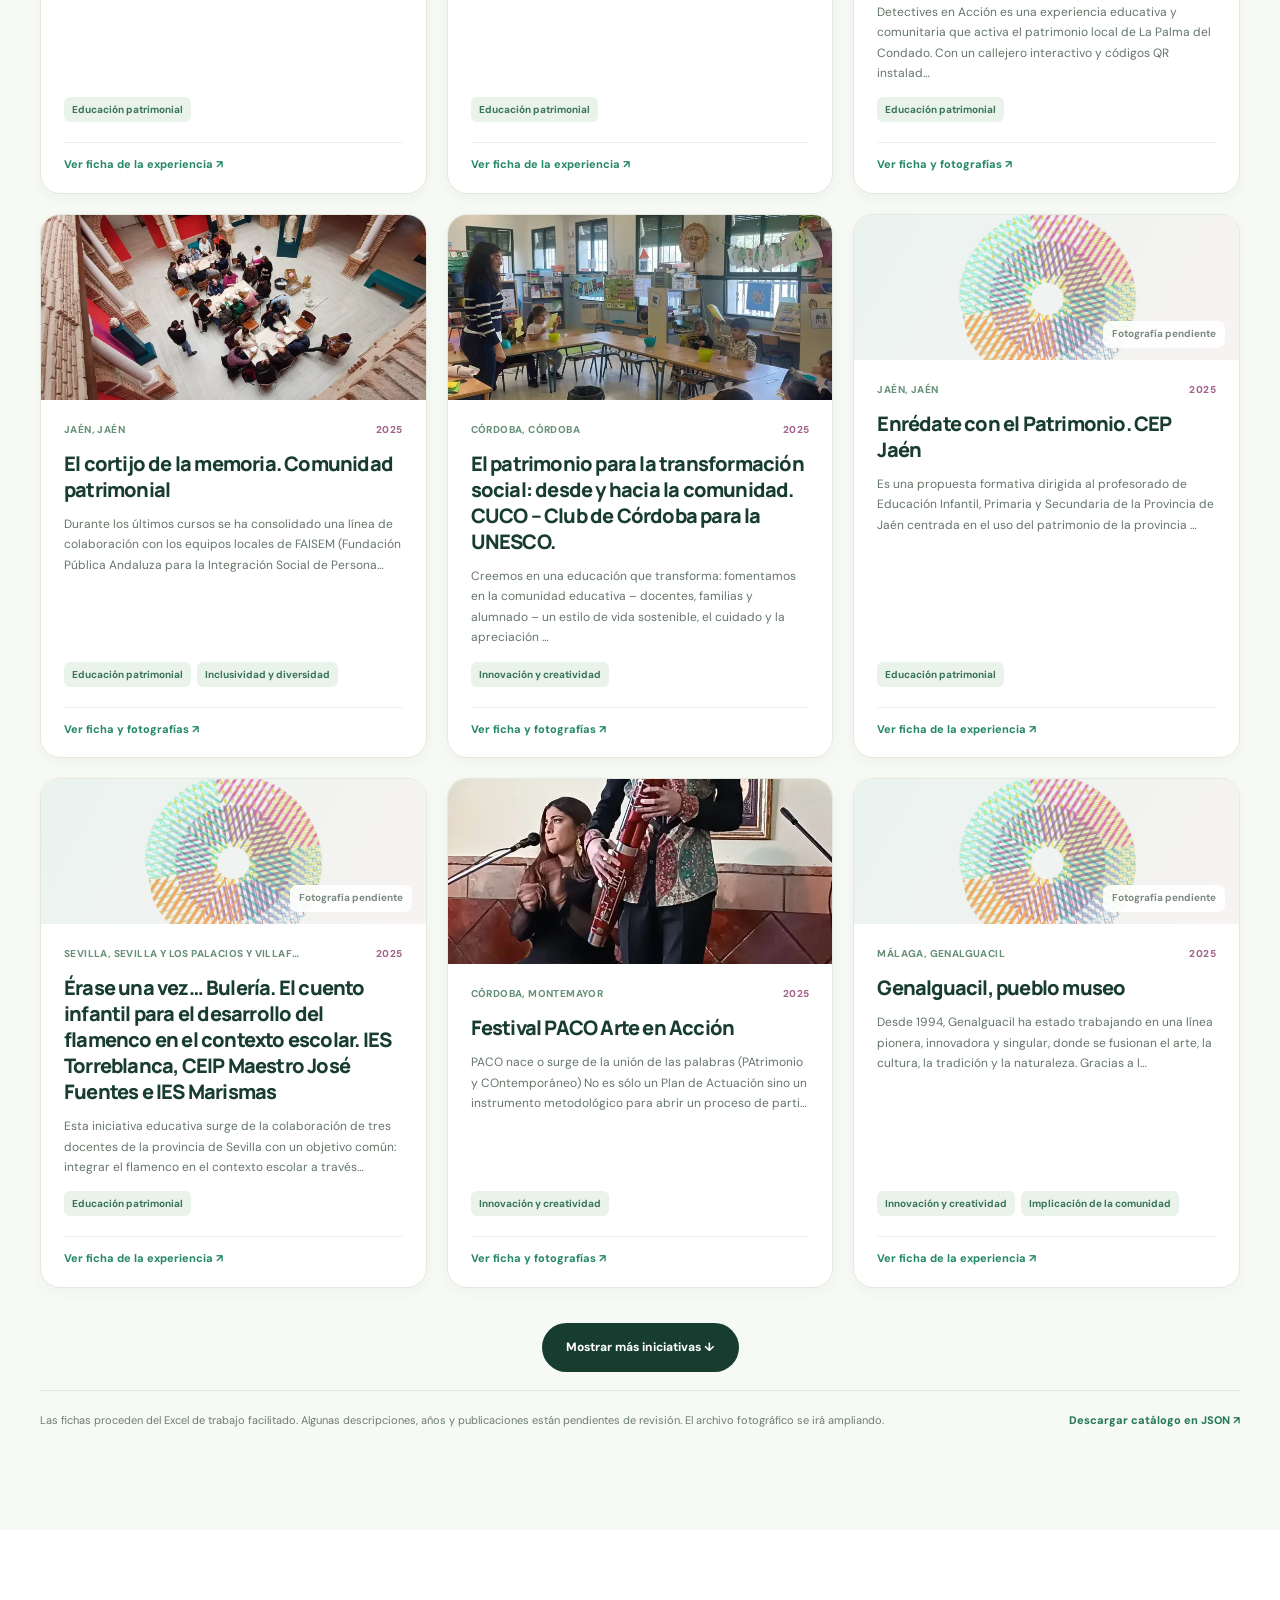
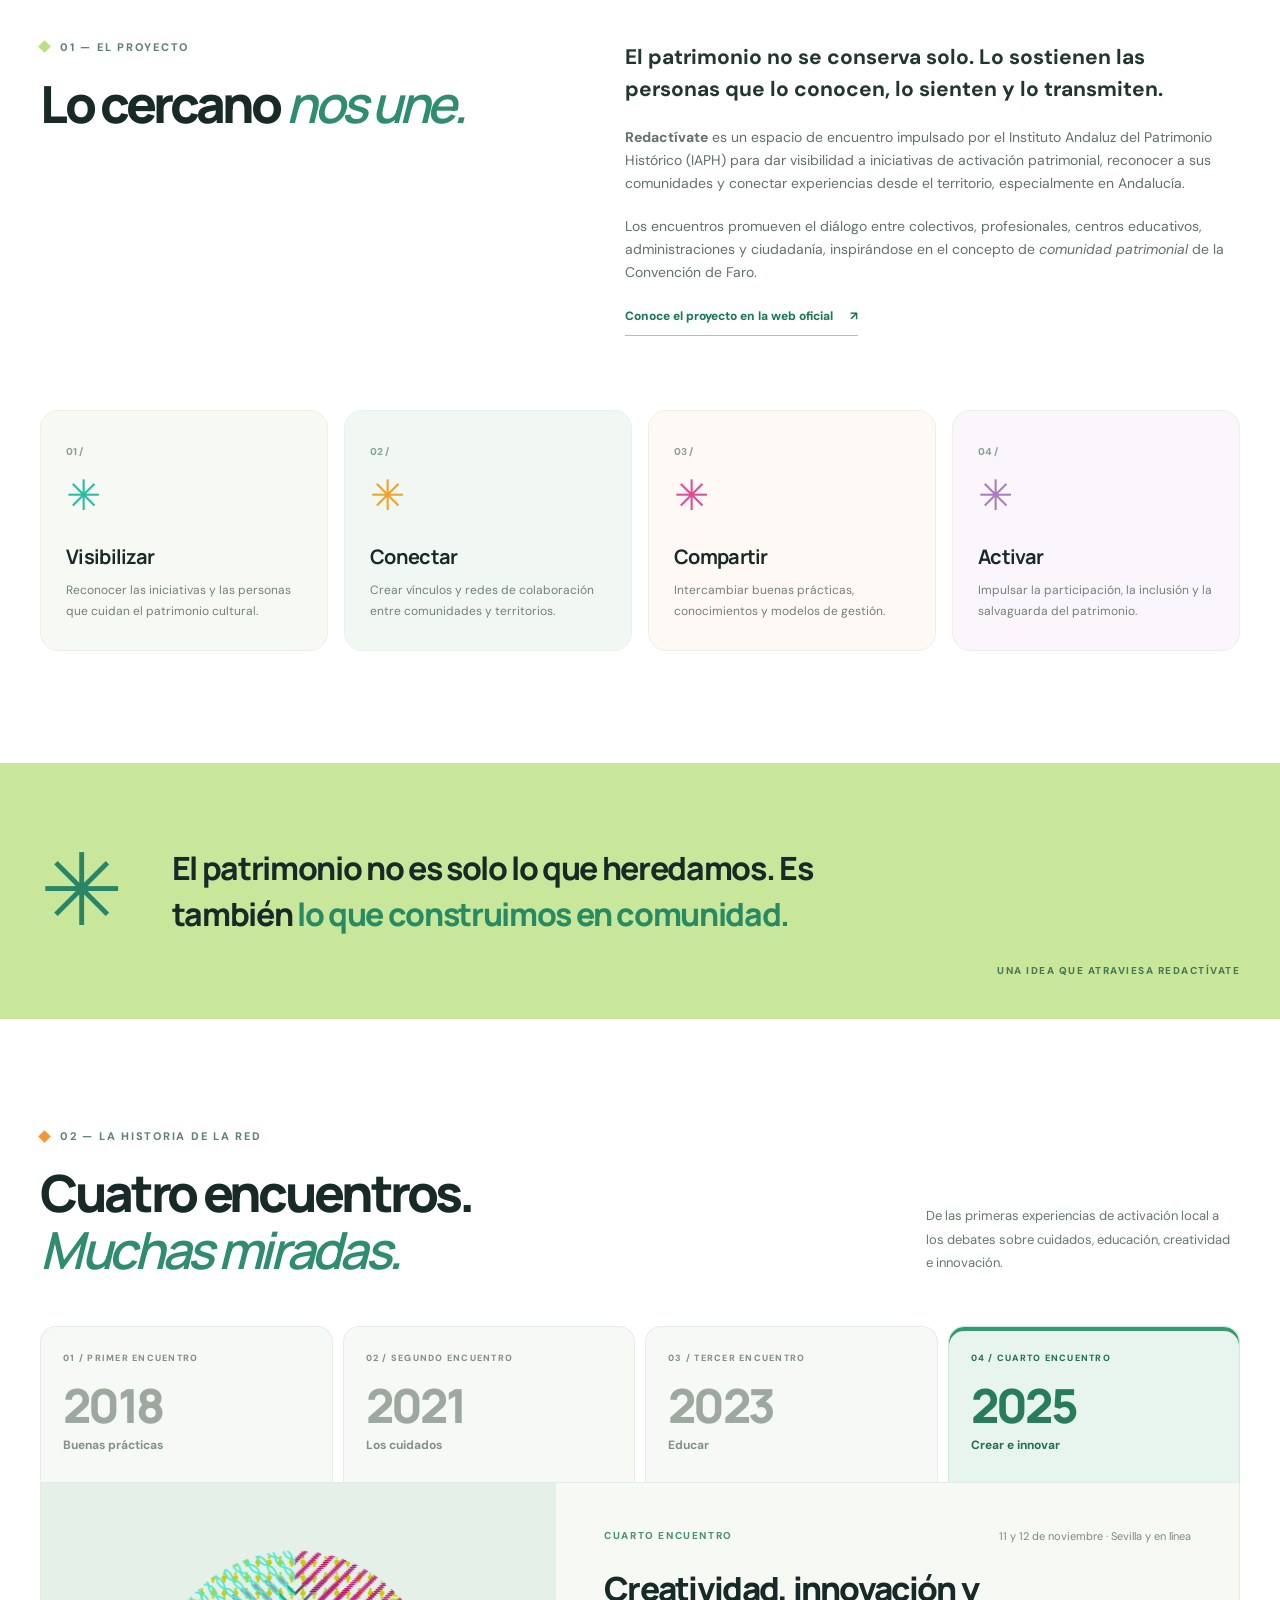
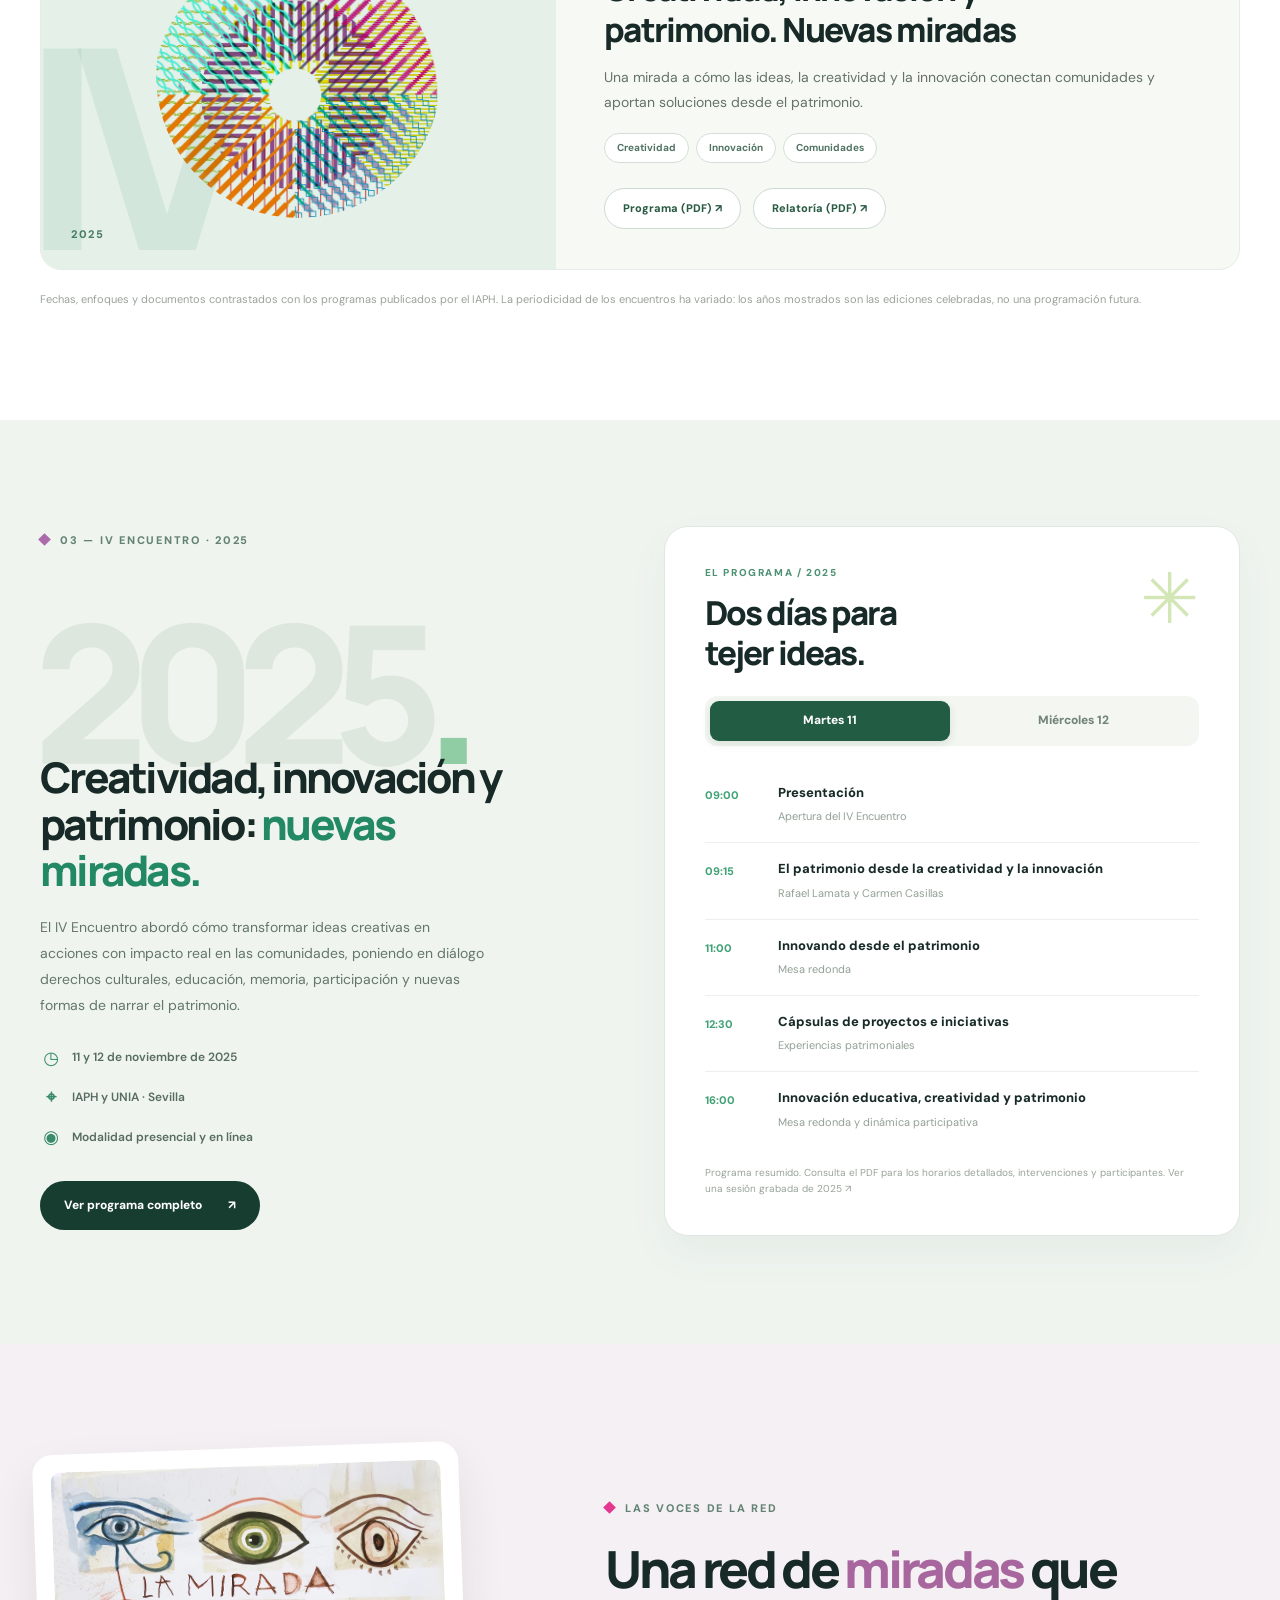
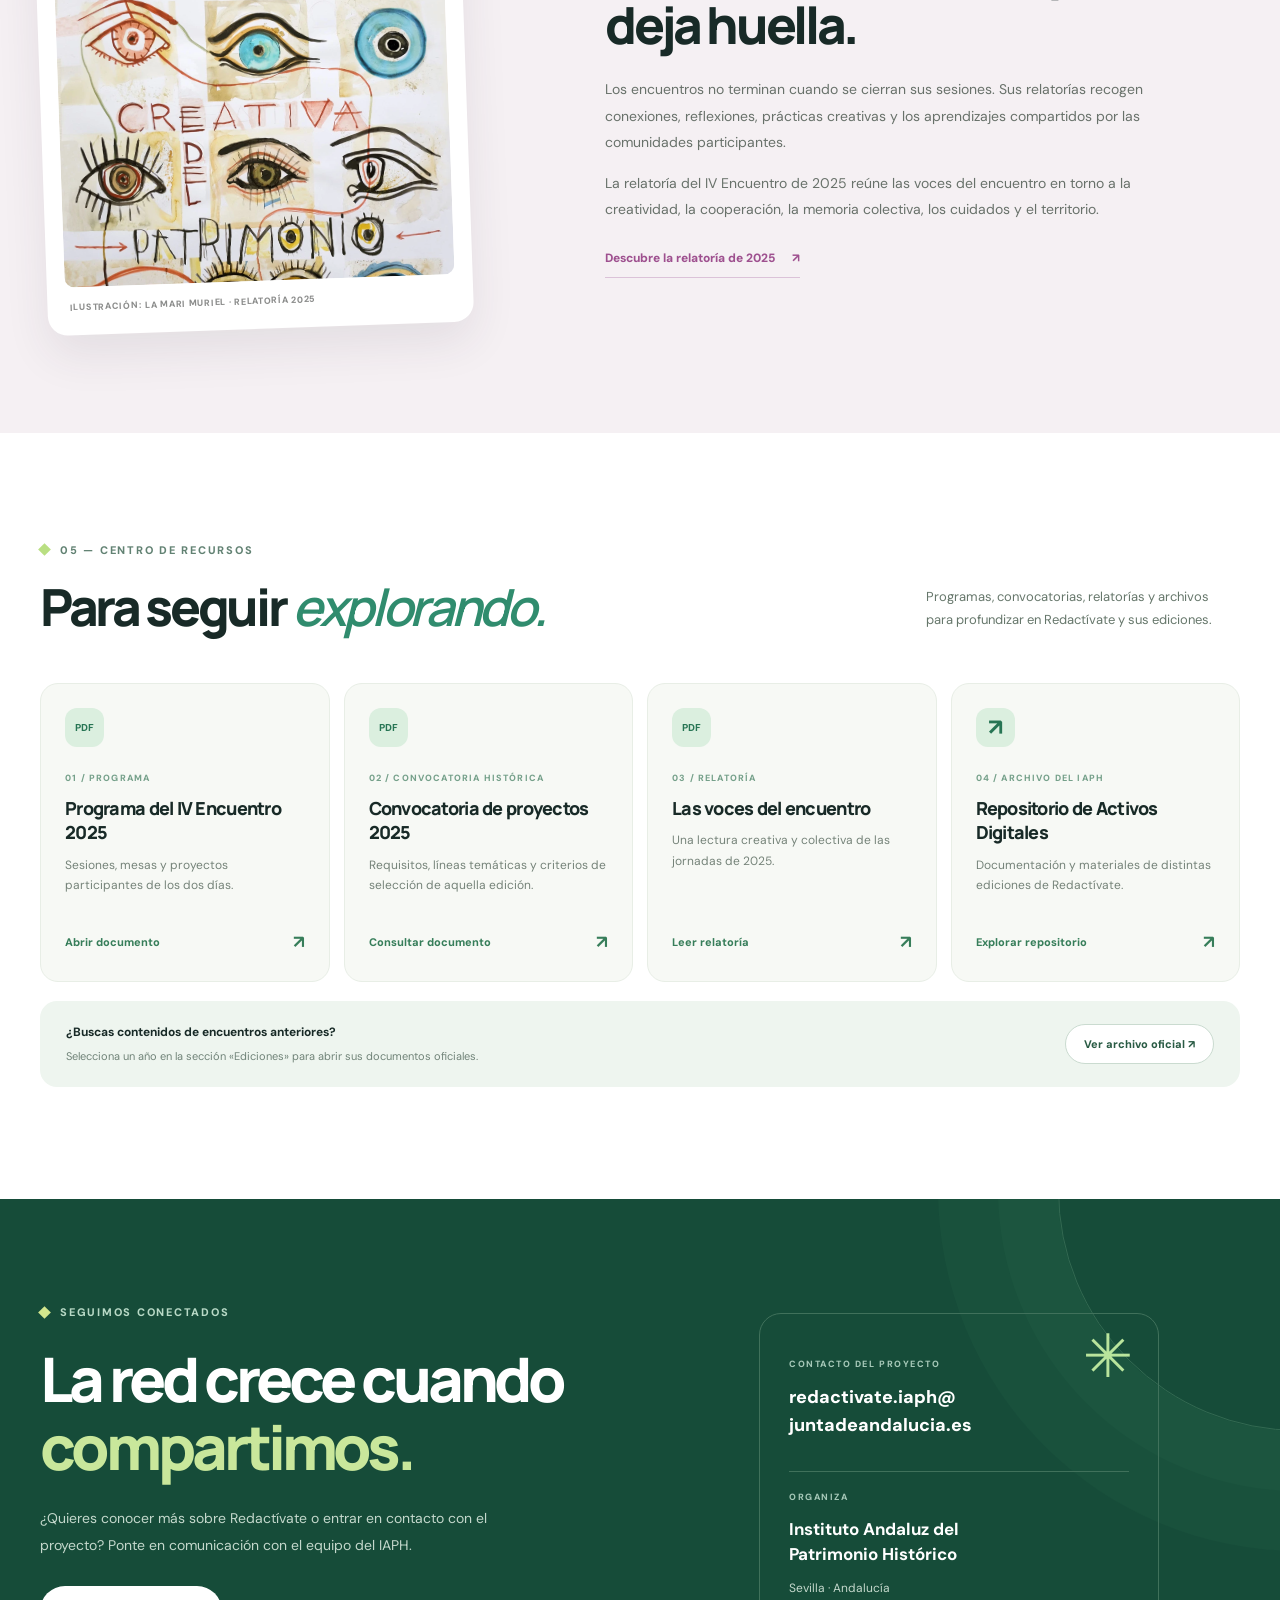
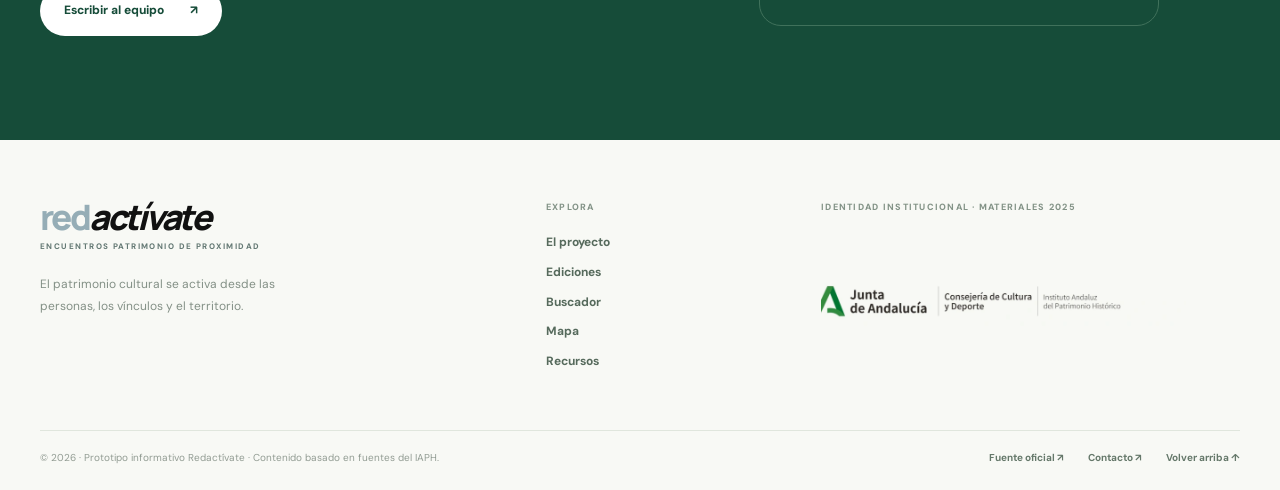
==== commit 7dc7e47e: "Add files via upload" ====
--- a/index.html
+++ b/index.html
@@ -12,13 +12,210 @@
 <meta content="Personas, patrimonio y territorios conectados. Conoce las cuatro ediciones de los Encuentros Patrimonio de Proximidad." property="og:description"/>
 <meta content="assets/img/grafica-redactivate.webp" property="og:image"/>
 <title>Redactívate · Buscador de buenas prácticas patrimoniales</title>
-<link href="assets/img/favicon.svg" rel="icon" type="image/svg+xml"/>
+<link href="[data-uri]" rel="icon" type="image/svg+xml"/>
 <link href="https://fonts.googleapis.com" rel="preconnect"/>
 <link crossorigin="" href="https://fonts.gstatic.com" rel="preconnect"/>
 <link href="https://fonts.googleapis.com/css2?family=DM+Sans:wght@400;500;600;700;800&amp;family=Manrope:wght@400;500;600;700;800&amp;display=swap" rel="stylesheet"/>
-<link href="assets/css/styles.css" rel="stylesheet"/>
-<script defer="" src="assets/js/app.js"></script>
-<link href="assets/css/catalogo.css" rel="stylesheet"/><script defer="True" src="assets/js/datos.js"></script><script defer="True" src="assets/js/config.js"></script><script defer="True" src="assets/js/fuente.js"></script><script defer="True" src="assets/js/mapa.js"></script><script defer="True" src="assets/js/catalogo.js"></script></head>
+
+
+<style>:root{--ink:#182a27;--muted:#65736e;--quiet:#899690;--border:#e5e8e1;--paper:#fff;--cream:#f8f9f5;--soft:#f0f4ed;--green:#218c64;--teal:#24a49b;--orange:#f39739;--pink:#e43890;--purple:#ac6aab;--lime:#c8e780;--radius:24px;--max:1200px}*{box-sizing:border-box}html{scroll-behavior:smooth;scroll-padding-top:106px}body{margin:0;background:var(--paper);font:16px/1.65 'DM Sans',system-ui,-apple-system,Segoe UI,sans-serif;color:var(--ink);-webkit-font-smoothing:antialiased}::selection{background:#b6f4d6;color:#0f4838}a{color:inherit;text-decoration:none}button,input{font:inherit}button{cursor:pointer}img{max-width:100%;display:block}p{margin:0 0 1em}.container{width:min(calc(100% - 72px),var(--max));margin-inline:auto}.skip-link{position:fixed;z-index:200;top:-90px;left:12px;padding:12px 18px;background:#fff;color:#111;border-radius:7px}.skip-link:focus{top:12px}.sr-only{position:absolute;width:1px;height:1px;overflow:hidden;clip:rect(0,0,0,0);white-space:nowrap}a:focus-visible,button:focus-visible,input:focus-visible{outline:3px solid #55bda5;outline-offset:4px}.top-ribbon{background:#193d32;color:#dcece6;font-size:11px;letter-spacing:.075em;font-weight:700}.top-ribbon-inner{min-height:35px;display:flex;align-items:center;gap:12px}.top-ribbon a{margin-left:auto;text-decoration:underline;text-underline-offset:4px}.small-dot{display:inline-block;flex:0 0 auto;width:6px;height:6px;border-radius:50%;background:#c8e780}.site-header{background:rgba(255,255,255,.96);position:sticky;top:0;z-index:80;border-bottom:1px solid rgba(25,61,50,.08);backdrop-filter:blur(18px)}.nav-shell{height:91px;display:flex;align-items:center;justify-content:space-between;gap:25px}.brand{display:flex;flex-direction:column;line-height:1;white-space:nowrap;flex-shrink:0}.brand-name{font-family:Manrope,'DM Sans',sans-serif;font-size:30px;font-weight:800;letter-spacing:-.075em}.brand-red{color:#95adb6}.brand-activate{color:#111;font-style:italic}.brand-caption{font-size:8px;letter-spacing:.18em;font-weight:800;color:#647974;margin-top:7px}.nav{display:flex;align-items:center;gap:29px}.nav>a{font-size:12px;letter-spacing:.005em;font-weight:800;color:#485853;transition:color .2s}.nav>a:hover{color:var(--green)}.nav>a.nav-contact{background:var(--ink);color:white;padding:11px 17px;border-radius:30px}.nav>a.nav-contact:hover{background:#237d5e}.menu-toggle{display:none;width:46px;height:42px;align-items:center;justify-content:center;flex-direction:column;gap:5px;background:white;border:1px solid var(--border);border-radius:12px}.menu-toggle span{height:2px;width:18px;background:var(--ink)}.hero{position:relative;background:linear-gradient(125deg,#f8faf5 0%,#f8f9f5 70%,#edf9ef 100%);overflow:hidden}.hero-orbit{position:absolute;border:1px solid rgba(48,112,87,.09);border-radius:50%;pointer-events:none}.hero-orbit-1{width:600px;height:600px;right:-315px;top:-320px}.hero-grid{min-height:615px;display:grid;grid-template-columns:52% 48%;align-items:center;position:relative;padding:55px 0 70px}.hero-content{position:relative;z-index:2;padding:30px 0}.eyebrow,.section-kicker,.micro-label{font-size:11px;font-weight:800;letter-spacing:.16em;text-transform:uppercase;display:flex;align-items:center;gap:11px}.eyebrow{color:#4b7766}.eyebrow-line{width:23px;height:2px;background:var(--green)}.eyebrow-separator{color:#c5cfc5;margin:0 4px}.hero h1,.display-title,.focus-overview h2,.creative-copy h2,.contact-grid h2{font-family:Manrope,'DM Sans',sans-serif;font-weight:800;letter-spacing:-.065em;line-height:1.105}.hero h1{font-size:clamp(46px,5vw,76px);margin:24px 0 24px;max-width:675px}.hero h1 em,.focus-overview h2 em,.creative-copy h2 em,.contact-grid h2 em{font-style:normal;color:#228866}.h1-under{position:relative;white-space:nowrap}.h1-under:after{content:'';position:absolute;bottom:2px;height:8px;left:0;width:100%;border-bottom:5px solid #b0df9e;border-radius:50%;transform:rotate(-3deg)}.hero-desc{font-size:16px;color:#546a5e;line-height:1.85;max-width:528px;margin-bottom:31px}.hero-actions{display:flex;flex-wrap:wrap;gap:11px}.btn{display:inline-flex;align-items:center;justify-content:center;gap:26px;border-radius:40px;padding:14px 23px;font-size:12px;font-weight:800;border:1px solid transparent;min-height:49px;transition:transform .2s,background .2s}.btn:hover{transform:translateY(-2px)}.btn-dark{color:white;background:#173c30}.btn-dark:hover{background:#257953}.btn-outline{color:#263e34;border-color:#c7d6cd;background:transparent}.btn-outline:hover{background:white}.hero-kpis{display:flex;align-items:center;gap:26px;margin-top:48px}.hero-kpis div{display:flex;flex-direction:column;gap:1px}.hero-kpis strong{font-family:Manrope,sans-serif;font-size:25px;line-height:1.1;letter-spacing:-.04em}.hero-kpis span{font-size:10px;color:#728176;letter-spacing:.035em}.hero-kpis i{display:block;height:24px;width:1px;background:#c9d3cc}.hero-visual{position:relative;display:flex;justify-content:center;align-items:center;min-height:575px}.hero-disc{width:min(100%,560px);mix-blend-mode:multiply;filter:drop-shadow(0 12px 30px rgba(50,83,71,.04));border-radius:50%;animation:floaty 9s ease-in-out infinite;z-index:1}.hero-disc-back{position:absolute;width:86%;aspect-ratio:1;border-radius:50%;border:1px solid #e1e9e1;box-shadow:0 0 0 32px rgba(195,215,190,.13),0 0 0 76px rgba(195,215,190,.065)}.floating-tag{position:absolute;font-size:11px;background:white;border:1px solid #e8ece8;border-radius:30px;padding:11px 15px;color:#68776c;z-index:2;box-shadow:0 12px 35px rgba(21,54,41,.09)}.floating-tag b{color:#244d3c}.float-one{right:-5px;top:78px;transform:rotate(5deg)}.float-two{bottom:46px;left:9px;transform:rotate(-5deg)}.hero-side-label{position:absolute;right:-22px;bottom:128px;transform:rotate(-90deg) translateX(50%);transform-origin:right bottom;font-size:9px;letter-spacing:.18em;color:#819385;font-weight:800}.hero-bottom{border-top:1px solid #e5ebe2}.hero-bottom-inner{display:flex;justify-content:space-between;align-items:center;padding:15px 0;font-weight:800;font-size:9px;letter-spacing:.16em;color:#8a998e}.arrow-down{font-size:21px;line-height:0;margin-left:10px;color:#2e8768}.section{padding:108px 0 112px}.section-kicker{color:#628273}.kicker-square{width:9px;height:9px;display:block;background:#b9df82;transform:rotate(45deg);flex:0 0 9px}.kicker-square.orange{background:var(--orange)}.kicker-square.lilac{background:var(--purple)}.kicker-square.cyan{background:#58c9c0}.kicker-square.pink{background:var(--pink)}.display-title{font-size:clamp(38px,4vw,58px);margin:19px 0 0}.serif-accent{color:#308c6e;font-weight:600;font-style:italic}.intro-layout{display:grid;grid-template-columns:minmax(0,47fr) minmax(0,53fr);gap:40px}.intro-copy{padding-top:3px;color:#627169;font-size:14px;max-width:610px}.intro-copy .lead{color:#22362d;font-weight:700;font-size:21px;line-height:1.55}.intro-copy p{margin-bottom:20px}.inline-link{display:inline-flex;align-items:center;gap:17px;font-weight:800;font-size:12px;color:#197954;border-bottom:1px solid #a2cbb5;padding-bottom:8px}.inline-link:hover{gap:24px}.purpose-grid{display:grid;grid-template-columns:repeat(4,minmax(0,1fr));gap:16px;margin-top:74px}.purpose-card{background:#f7f9f5;border:1px solid #edf0ea;border-radius:18px;padding:26px 25px 29px;position:relative;overflow:hidden;min-height:240px;transition:transform .2s}.purpose-card:hover{transform:translateY(-4px)}.purpose-card:nth-child(2){background:#f1f8f4}.purpose-card:nth-child(3){background:#fef9f5}.purpose-card:nth-child(4){background:#faf6fb}.purpose-no{font-size:10px;font-weight:800;color:#8aa198}.purpose-icon{font-size:42px;line-height:1;margin:12px 0 23px;color:#2cba9f}.purpose-icon-b{color:#eea12f}.purpose-icon-c{color:#db4e93}.purpose-icon-d{color:#a87db9}.purpose-card h3{font-family:Manrope;font-size:20px;letter-spacing:-.035em;margin:0 0 7px}.purpose-card p{font-size:12px;color:#728179;line-height:1.7;margin:0}.statement-section{background:#c9e79b;position:relative;overflow:hidden}.statement-layout{min-height:256px;display:flex;align-items:center;gap:48px;position:relative}.statement-star{color:#2b8565;font-size:100px;line-height:1}.statement-layout p{font-family:Manrope;font-size:clamp(25px,2.5vw,36px);font-weight:750;line-height:1.45;letter-spacing:-.042em;max-width:690px;margin:0}.statement-layout em{font-style:normal;color:#278a62}.statement-source{font-size:10px;font-weight:800;letter-spacing:.15em;margin-left:auto;align-self:flex-end;white-space:nowrap;margin-bottom:40px;color:#467852}.editions-section{background:#fff}.section-header{display:flex;align-items:flex-end;justify-content:space-between;gap:32px;margin-bottom:49px}.section-header>p{font-size:13px;color:#66776b;max-width:310px;line-height:1.8;margin:0 4px 3px}.edition-selector{display:grid;grid-template-columns:repeat(4,1fr);gap:10px;margin-bottom:0}.edition-tab{text-align:left;padding:24px 22px 26px;background:#f7f9f6;border:1px solid #e8ece8;border-bottom:none;border-radius:16px 16px 0 0;color:#839088;display:flex;flex-direction:column;transition:background .2s,color .2s}.edition-tab small{font-size:9px;letter-spacing:.14em;font-weight:800}.edition-tab strong{font:800 47px/1.25 Manrope,sans-serif;letter-spacing:-.055em;margin:10px 0 1px;color:#9da9a0}.edition-tab span{font-size:12px;font-weight:700}.edition-tab:hover{background:#f1f8f4}.edition-tab.active{background:#e8f5ee;border-color:#d0e9da;box-shadow:inset 0 4px 0 #349b71;color:#236f53}.edition-tab.active strong{color:#267c5b}.edition-detail{display:grid;grid-template-columns:43% 57%;background:#f7f9f5;border:1px solid #e5ece4;border-radius:0 0 21px 21px;overflow:hidden;min-height:364px}.edition-art{background:#e5f0e9;position:relative;display:flex;align-items:center;justify-content:center;overflow:hidden;min-height:350px}.edition-art>img{width:285px;aspect-ratio:1;border-radius:50%;mix-blend-mode:multiply;position:relative;z-index:2}.edition-big-number{position:absolute;font:800 280px/.9 Manrope,sans-serif;letter-spacing:-.1em;color:rgba(38,130,87,.09);left:-20px;bottom:0}.edition-art-year{position:absolute;bottom:25px;left:30px;font-weight:800;font-size:11px;letter-spacing:.14em;color:#487d61}.edition-art[data-variant="2023"]{background:#e9efff}.edition-art[data-variant="2021"]{background:#f7ebf2}.edition-art[data-variant="2018"]{background:#fff2de}.edition-art[data-variant="2023"]>img{filter:hue-rotate(70deg)}.edition-art[data-variant="2021"]>img{filter:hue-rotate(130deg)}.edition-art[data-variant="2018"]>img{filter:sepia(.18)}.edition-info{padding:44px 48px 40px}.edition-info-top{display:flex;align-items:center;justify-content:space-between;gap:20px}.micro-label{font-size:10px;color:#4c9272}.edition-info-date{font-size:11px;color:#7a897e}.edition-info h3{font:800 clamp(25px,2.6vw,36px)/1.24 Manrope,sans-serif;letter-spacing:-.052em;margin:23px 0 14px;max-width:550px}.edition-info>p{color:#647267;font-size:14px;line-height:1.8;max-width:590px}.edition-tags{display:flex;gap:7px;flex-wrap:wrap;margin:18px 0 25px}.edition-tags span{border-radius:30px;border:1px solid #d3dfd5;background:#fff;font-size:10px;font-weight:700;padding:6px 12px;color:#507363}.edition-links{display:flex;flex-wrap:wrap;gap:12px}.text-button{display:inline-flex;align-items:center;gap:13px;background:#fff;border:1px solid #cadbd0;border-radius:30px;padding:10px 18px;font-size:11px;font-weight:800;color:#295b44;transition:background .2s}.text-button:hover{background:#eaf6ef}.fineprint{margin:20px 0 0;color:#9aa29a;font-size:11px;line-height:1.65}.focus-section{background:#eff4ef;padding:106px 0 108px}.focus-grid{display:grid;grid-template-columns:minmax(0,49fr) minmax(0,51fr);gap:70px}.focus-overview{padding-top:5px}.focus-big-mark{font:800 clamp(110px,15vw,195px)/1.1 Manrope,sans-serif;letter-spacing:-.11em;color:#dee7dd;margin:36px 0 -42px -7px;white-space:nowrap}.focus-big-mark span{color:#90cda5}.focus-overview h2{font-size:clamp(34px,3.3vw,49px);margin:0 0 21px;max-width:470px}.focus-overview h2 em{color:#238965}.focus-overview>p{font-size:14px;color:#64766a;line-height:1.85;max-width:450px;margin-bottom:25px}.focus-meta{display:grid;gap:10px;margin:0 0 28px}.focus-meta div{display:flex;align-items:center;gap:10px;font-size:12px;color:#576c60;font-weight:600}.focus-meta span{color:#398b6b;font-size:18px;min-width:22px;text-align:center}.focus-schedule{background:#fff;border:1px solid #e0e7e0;border-radius:24px;padding:38px 40px 27px;box-shadow:0 18px 40px rgba(53,91,69,.05)}.schedule-title-row{display:flex;align-items:flex-start;justify-content:space-between}.schedule-title-row h3{font:800 33px/1.2 Manrope,sans-serif;letter-spacing:-.06em;margin:12px 0 24px}.schedule-deco{font-size:70px;color:#d2e6b6;line-height:1}.day-switch{display:grid;grid-template-columns:1fr 1fr;background:#f3f6f1;padding:5px;border-radius:12px;gap:4px;margin-bottom:21px}.day-btn{background:transparent;border:0;border-radius:9px;padding:10px 8px;color:#708477;font-size:12px;font-weight:800}.day-btn.active{background:#225c43;color:#fff;box-shadow:0 3px 8px rgba(42,87,59,.13)}.schedule-list{list-style:none;padding:0;margin:0}.schedule-list li{display:grid;grid-template-columns:62px 1fr;gap:11px;padding:17px 0;border-bottom:1px solid #ecf0eb}.schedule-list li:last-child{border-bottom:0}.schedule-list li>span{font-size:11px;font-weight:800;color:#40a276;padding-top:2px}.schedule-list strong{font-size:13px;font-weight:800;display:block;line-height:1.4}.schedule-list small{font-size:11px;color:#92a095;display:block;margin-top:5px}.schedule-note{font-size:10px;color:#98a399;margin-top:17px}.projects-section{background:white}.filter-toolbar{display:flex;justify-content:space-between;align-items:center;gap:24px;margin-bottom:25px}.filter-pills{display:flex;gap:7px;flex-wrap:wrap}.filter-pill{border:1px solid #e0e8de;background:#fff;border-radius:40px;color:#62776b;font-weight:800;font-size:11px;padding:10px 17px}.filter-pill:hover{border-color:#7aba95}.filter-pill.active{background:#205a42;border-color:#205a42;color:#fff}.search-wrap{display:flex;align-items:center;gap:8px;border:1px solid #e0e8de;padding:9px 14px;color:#91a197;border-radius:30px;background:white;min-width:230px}.search-wrap input{border:none;outline:none;width:100%;background:transparent;font-size:12px;min-width:0}.search-wrap input:focus-visible{outline:none}.search-wrap:focus-within{outline:3px solid #c2ead5}.projects-grid{display:grid;grid-template-columns:repeat(3,minmax(0,1fr));gap:18px}.project-card{background:#f8f9f6;border:1px solid #e9eee8;border-radius:19px;overflow:hidden;display:flex;flex-direction:column;min-height:291px}.project-card-head{height:91px;display:flex;justify-content:space-between;align-items:flex-start;padding:21px 24px;overflow:hidden;position:relative}.project-card-head:after{content:'';position:absolute;border:14px double currentColor;border-radius:50%;width:170px;height:170px;top:-96px;right:-48px;opacity:.18}.project-card:nth-child(5n+1) .project-card-head{background:#d9f2e9;color:#258e69}.project-card:nth-child(5n+2) .project-card-head{background:#f8e5db;color:#d37e52}.project-card:nth-child(5n+3) .project-card-head{background:#f1e5f2;color:#ab60a1}.project-card:nth-child(5n+4) .project-card-head{background:#e6f4fc;color:#4f9cbe}.project-card:nth-child(5n+5) .project-card-head{background:#f9f2d7;color:#b59a2e}.project-card-head span{font-size:10px;font-weight:800;letter-spacing:.09em}.project-card-head b{font-size:32px;line-height:1;font-weight:800;opacity:.72;font-family:Manrope,sans-serif}.project-card-body{padding:24px 24px 23px;flex:1;display:flex;flex-direction:column}.project-card-body h3{font:800 19px/1.35 Manrope,sans-serif;letter-spacing:-.03em;margin:0 0 11px}.project-card-body p{font-size:12px;line-height:1.8;color:#738177;margin:0 0 21px}.project-card-foot{display:flex;align-items:center;justify-content:space-between;gap:14px;margin-top:auto;padding-top:14px;border-top:1px solid #e4eae2}.project-card-foot span{color:#7f9083;font-size:11px}.project-card-foot small{color:#357d58;font-size:10px;font-weight:800}.projects-empty{grid-column:1/-1;background:#f5f9f5;border-radius:15px;text-align:center;padding:40px;color:#6d7d73}.project-count{margin-top:19px}.creative-section{background:#f5f0f3;padding:104px 0}.creative-grid{display:grid;grid-template-columns:minmax(0,43fr) minmax(0,57fr);align-items:center;gap:86px}.creative-image{padding:18px;background:#fff;border-radius:20px;max-width:426px;box-shadow:0 20px 45px rgba(58,45,62,.09);transform:rotate(-2deg)}.creative-image img{width:100%;height:415px;object-fit:cover;object-position:top center;border-radius:10px}.creative-image span{display:block;margin:13px 4px 2px;color:#8b8c8b;font-size:9px;letter-spacing:.08em;font-weight:800}.creative-copy{max-width:580px}.creative-copy h2{font-size:clamp(37px,4vw,57px);margin:23px 0}.creative-copy h2 em{color:#a7669d}.creative-copy p{font-size:14px;line-height:1.9;color:#68716a}.creative-copy .inline-link{color:#9e508f;border-color:#dbc2d8;margin-top:12px}.resources-section{background:#fff}.resources-grid{display:grid;grid-template-columns:repeat(4,minmax(0,1fr));gap:14px}.resource-card{display:flex;flex-direction:column;background:#f7f9f5;border:1px solid #e8eee6;border-radius:18px;padding:24px;min-height:290px;transition:transform .2s,background .2s}.resource-card:hover{background:#ecf7ef;transform:translateY(-4px)}.resource-icon{width:39px;height:39px;border-radius:12px;background:#dbefdf;color:#277554;font-size:10px;font-weight:800;display:grid;place-items:center;margin-bottom:24px}.resource-icon.icon-open{font-size:23px}.resource-number{font-size:9px;font-weight:800;letter-spacing:.13em;color:#75a08a}.resource-card h3{font:800 18px/1.35 Manrope,sans-serif;letter-spacing:-.04em;margin:10px 0}.resource-card p{font-size:12px;color:#758379;line-height:1.7}.resource-link{display:flex;justify-content:space-between;align-items:center;margin-top:auto;font-size:11px;font-weight:800;color:#377e5a;padding-top:20px}.resource-link b{font-size:18px}.resources-footnote{display:flex;justify-content:space-between;align-items:center;gap:25px;background:#eef5ef;border-radius:17px;margin-top:19px;padding:22px 26px}.resources-footnote>div{display:flex;flex-direction:column;gap:4px}.resources-footnote strong{font-size:12px}.resources-footnote span{font-size:11px;color:#708378}.contact-section{background:#164c39;color:#fff;padding:104px 0;position:relative;overflow:hidden}.contact-section:after{content:'';position:absolute;width:480px;height:480px;border:1px solid #326951;border-radius:50%;right:-260px;top:-250px;box-shadow:0 0 0 60px rgba(128,200,150,.03),0 0 0 120px rgba(128,200,150,.03)}.contact-grid{display:grid;grid-template-columns:minmax(0,58fr) minmax(0,42fr);gap:55px;position:relative;z-index:1}.light-kicker{color:#b8d9c6}.light-kicker .kicker-square{background:#d2e68d}.contact-grid h2{font-size:clamp(40px,4.8vw,64px);margin:24px 0;max-width:600px}.contact-grid h2 em{color:#c9e79b}.contact-grid p{font-size:14px;line-height:1.9;max-width:490px;color:#c4d8cc;margin-bottom:28px}.btn-white{background:#fff;color:#164c39}.btn-white:hover{background:#e7f2e8}.contact-aside{border:1px solid #40715b;border-radius:22px;padding:25px 29px;max-width:400px;align-self:center;position:relative}.contact-mark{color:#b9e49c;font-size:60px;position:absolute;right:25px;top:13px;line-height:1}.contact-aside>span{font-size:9px;letter-spacing:.17em;font-weight:800;color:#a6c8b8;display:block;margin:18px 0 12px}.contact-aside>a{font-size:18px;line-height:1.5;font-weight:800;word-break:break-word}.contact-aside hr{border:0;border-top:1px solid #40715b;margin:32px 0 14px}.contact-aside strong{font-size:17px;line-height:1.5;display:block}.contact-aside p{margin:9px 0 0;font-size:12px}.footer{background:#f8f9f5;padding:60px 0 24px}.footer-top{display:grid;grid-template-columns:1.1fr .55fr 1fr;gap:45px;padding-bottom:58px}.footer-brand .brand-name{font-size:35px}.footer-top p{font-size:12px;color:#839086;max-width:290px;margin-top:24px;line-height:1.8}.footer-nav,.footer-institution{display:flex;flex-direction:column;align-items:flex-start;gap:10px}.footer-nav>span,.footer-institution>span{font-size:9px;font-weight:800;letter-spacing:.14em;color:#839387;margin-bottom:8px}.footer-nav a{font-size:12px;font-weight:700;color:#566a5c}.footer-nav a:hover{color:#1c8d5c}.footer-institution img{width:min(100%,365px);mix-blend-mode:multiply;margin-top:22px}.footer-bottom{display:flex;justify-content:space-between;gap:20px;border-top:1px solid #e0e6dd;padding-top:19px;color:#929c93;font-size:10px}.footer-bottom div{display:flex;gap:24px}.footer-bottom a{color:#65786a;font-weight:700}.footer-bottom a:hover{text-decoration:underline}@keyframes floaty{0%,100%{transform:translateY(0) rotate(0)}50%{transform:translateY(-11px) rotate(1.5deg)}}@media(prefers-reduced-motion:reduce){html{scroll-behavior:auto}*,*:before,*:after{animation:none!important;transition:none!important}}@media(max-width:1120px){.nav{gap:16px}.nav>a{font-size:11px}.hero-grid{grid-template-columns:55% 45%}.hero h1{font-size:clamp(42px,5.2vw,65px)}.hero-visual{min-height:440px}.floating-tag{font-size:9px}.focus-grid{gap:42px}.creative-grid{gap:55px}.resources-grid{grid-template-columns:repeat(2,1fr)}}@media(max-width:900px){.container{width:min(calc(100% - 42px),var(--max))}.menu-toggle{display:flex}.nav{position:absolute;top:91px;left:0;right:0;display:none;flex-direction:column;align-items:stretch;gap:0;background:#fff;box-shadow:0 16px 34px rgba(22,49,31,.12);padding:12px 24px 25px}.nav.open{display:flex}.nav>a{padding:13px 4px;font-size:14px}.nav>a.nav-contact{align-self:flex-start;padding:12px 20px;margin-top:10px}.hero-grid{grid-template-columns:1fr 1fr;min-height:auto}.hero h1{font-size:clamp(38px,5vw,56px)}.hero-visual{min-height:370px}.hero-visual img{width:100%}.hero-side-label,.float-two{display:none}.intro-layout{gap:30px}.purpose-grid{grid-template-columns:repeat(2,1fr)}.statement-source{display:none}.focus-grid{grid-template-columns:1fr 1fr;gap:27px}.focus-big-mark{font-size:145px}.focus-schedule{padding:25px}.edition-info{padding:34px 30px}.edition-info-top{flex-direction:column;align-items:flex-start;gap:2px}.projects-grid{grid-template-columns:repeat(2,1fr)}.creative-grid{gap:38px}.creative-image img{height:340px}.footer-top{grid-template-columns:1fr 1fr}.footer-institution{grid-column:1/-1}}@media(max-width:700px){.top-ribbon-inner{font-size:9px;gap:8px}.top-ribbon a{display:none}.container{width:min(calc(100% - 36px),var(--max))}.nav-shell{height:77px}.nav{top:77px}.brand-name{font-size:27px}.brand-caption{font-size:7px}.hero-grid{display:flex;flex-direction:column;align-items:stretch;padding:55px 0 60px}.hero-content{padding:0}.eyebrow{font-size:9px;letter-spacing:.1em}.hero h1{font-size:clamp(44px,10vw,70px);max-width:660px;margin:26px 0 17px}.hero-desc{font-size:14px}.hero-actions{gap:8px}.btn{padding:13px 19px;font-size:11px;gap:12px}.hero-kpis{margin-top:34px;gap:15px}.hero-kpis strong{font-size:21px}.hero-kpis span{font-size:9px}.hero-visual{min-height:auto;max-width:450px;width:90%;margin:28px auto -50px}.hero-disc{max-width:400px}.hero-disc-back{width:75%}.float-one{top:10px;right:-12px}.hero-bottom-inner{font-size:8px;gap:20px}.hero-bottom-inner span:last-child{display:none}.section{padding:73px 0 82px}.display-title{font-size:clamp(37px,8vw,49px)}.intro-layout{grid-template-columns:1fr;gap:22px}.intro-copy{font-size:13px}.intro-copy .lead{font-size:18px}.purpose-grid{margin-top:40px;gap:10px}.purpose-card{padding:20px 16px;min-height:225px}.purpose-card h3{font-size:17px}.purpose-card p{font-size:11px}.statement-layout{min-height:245px;gap:20px}.statement-star{font-size:56px}.statement-layout p{font-size:23px}.section-header{flex-direction:column;align-items:flex-start;gap:16px;margin-bottom:27px}.section-header>p{max-width:600px;font-size:12px}.edition-selector{gap:5px}.edition-tab{padding:15px 8px 13px;border-radius:10px 10px 0 0}.edition-tab small{font-size:7px;letter-spacing:0}.edition-tab strong{font-size:29px;margin:6px 0 1px}.edition-tab span{font-size:9px}.edition-detail{grid-template-columns:1fr}.edition-art{min-height:235px;max-height:235px}.edition-art>img{width:200px}.edition-big-number{font-size:190px}.edition-info{padding:26px 24px 29px}.edition-info h3{font-size:27px;margin:16px 0 12px}.edition-info>p{font-size:12px}.focus-section{padding:73px 0}.focus-grid{grid-template-columns:1fr;gap:35px}.focus-big-mark{font-size:clamp(100px,26vw,158px);margin:16px 0 -22px -7px}.focus-overview h2{font-size:36px;max-width:none}.focus-overview>p{font-size:13px}.focus-schedule{padding:27px 23px}.schedule-title-row h3{font-size:29px}.filter-toolbar{flex-direction:column;align-items:stretch;gap:17px}.filter-pills{gap:6px}.filter-pill{font-size:10px;padding:9px 12px}.search-wrap{width:100%}.projects-grid{grid-template-columns:1fr;gap:12px}.project-card{min-height:262px}.project-card-head{height:72px;padding:16px 20px}.project-card-body{padding:20px}.creative-section{padding:75px 0}.creative-grid{grid-template-columns:1fr;gap:38px}.creative-image{max-width:330px;justify-self:center;transform:rotate(-1deg)}.creative-image img{height:330px}.creative-copy h2{font-size:41px}.creative-copy p{font-size:13px}.resources-grid{grid-template-columns:1fr;gap:10px}.resource-card{min-height:205px;padding:22px}.resource-icon{margin-bottom:14px}.resources-footnote{flex-direction:column;align-items:flex-start}.contact-section{padding:70px 0}.contact-grid{grid-template-columns:1fr;gap:35px}.contact-grid h2{font-size:42px}.contact-aside{max-width:none}.footer{padding-top:52px}.footer-top{grid-template-columns:1fr 1fr;gap:27px;padding-bottom:37px}.footer-brand{grid-column:1/-1}.footer-institution img{margin-top:9px;width:100%}.footer-bottom{flex-direction:column}.footer-bottom div{flex-wrap:wrap;gap:17px}}@media(max-width:390px){.hero h1{font-size:40px}.hero-kpis{gap:9px}.hero-kpis span{max-width:90px}.purpose-grid{grid-template-columns:1fr}.purpose-card{min-height:auto}.edition-tab strong{font-size:25px}.edition-tab small{font-size:6.5px}.focus-big-mark{font-size:100px}.hero-actions{flex-direction:column;align-items:flex-start}.statement-star{display:none}}
+/* Preserve the artwork's true circular proportions across viewports. */
+.hero-disc{height:auto}
+
+/* Buscador de buenas prácticas. Complemento sobre la identidad anterior. */
+.catalogue-section{padding:96px 0 100px;background:#f7f9f5;scroll-margin-top:90px}
+.catalogue-heading{display:grid;grid-template-columns:1fr .75fr;align-items:end;gap:60px;margin-bottom:35px}
+.catalogue-heading .display-title{font-size:clamp(35px,3.4vw,55px);margin:15px 0 0;line-height:1.16}
+.catalogue-heading .section-kicker{color:#31875e}
+.catalogue-lead{font-size:15px;color:#526b60;line-height:1.75;margin:0 0 16px}
+.data-source{font-size:11px;color:#597e6b;font-weight:700;display:flex;align-items:center;gap:8px}
+.status-point{width:8px;height:8px;flex:0 0 auto;border-radius:50%;background:#3dba89}
+.catalogue-search{background:#fff;box-shadow:0 15px 42px rgba(27,65,45,.07);border:1px solid #e5ece4;border-radius:25px;padding:22px 26px}
+.search-primary{position:relative;display:flex;align-items:center;gap:14px;background:#f4f7f3;border:1px solid #e3ece3;padding:8px 20px;border-radius:14px;color:#397a60}
+.search-primary input{height:45px;border:0;outline:none;background:transparent;width:100%;min-width:0;font-size:15px;color:#203b31}
+.search-primary:focus-within{outline:2px solid #85caa7;outline-offset:2px}
+.search-primary input:focus-visible{outline:0}
+.catalogue-selects{display:grid;grid-template-columns:1fr 1fr 1.4fr auto;align-items:end;gap:14px;margin-top:18px}
+.catalogue-selects label,.sort-label{font-size:11px;color:#557367;text-transform:uppercase;font-weight:800;letter-spacing:.08em}
+.catalogue-selects select,.sort-label select{display:block;width:100%;margin-top:6px;height:43px;border:1px solid #dfe8df;background:white;border-radius:11px;padding:0 13px;color:#273d34;font-family:inherit;font-size:13px;font-weight:600;letter-spacing:0;text-transform:none}
+.reset-button{background:transparent;border:1px solid #dfe8df;border-radius:11px;padding:0 13px;height:43px;font-size:12px;white-space:nowrap;font-weight:800;color:#4b7160}
+.reset-button:hover{background:#eaf2ea}
+.catalogue-toolbar{display:flex;justify-content:space-between;align-items:center;gap:20px;margin:32px 0 19px}
+.catalogue-toolbar p{margin:0;font-size:13px;font-weight:800;color:#2b5340}
+.sort-label{display:flex;align-items:center;gap:10px;white-space:nowrap}
+.sort-label select{margin:0;min-width:210px;height:39px}
+.catalogue-grid{display:grid;grid-template-columns:repeat(3,minmax(0,1fr));gap:20px}
+.catalogue-card{overflow:hidden;border:1px solid #e4e9e0;border-radius:20px;background:#fff;box-shadow:0 4px 13px rgba(18,58,34,.035);transition:transform .2s,box-shadow .2s;min-width:0}
+.catalogue-card:hover{transform:translateY(-4px);box-shadow:0 16px 36px rgba(18,58,34,.1)}
+.catalogue-card-main{display:flex;flex-direction:column;height:100%}
+.catalogue-placeholder{height:145px;background:linear-gradient(120deg,#eaf3f0,#f7f3f2);position:relative;display:flex;justify-content:center;align-items:center;overflow:hidden}
+.catalogue-placeholder>img{height:158px;width:158px;opacity:.6;object-fit:contain;transform:rotate(-12deg) scale(1.12);mix-blend-mode:multiply}
+.catalogue-placeholder-caption{position:absolute;bottom:12px;right:14px;background:rgba(255,255,255,.89);font-size:10px;font-weight:700;color:#7a8981;padding:5px 9px;border-radius:7px}
+.catalogue-card-content{padding:22px 23px 19px;display:flex;flex-direction:column;flex:1}
+.catalogue-card-over{display:flex;align-items:center;justify-content:space-between;gap:12px;font-size:10px;font-weight:800;letter-spacing:.04em;text-transform:uppercase;color:#679079}
+.catalogue-location{max-width:70%;overflow:hidden;text-overflow:ellipsis;white-space:nowrap}
+.catalogue-year{white-space:nowrap;color:#a1638a}
+.catalogue-card h3{font:800 20px/1.3 Manrope,'DM Sans',sans-serif;letter-spacing:-.04em;color:#183d30;margin:13px 0 11px}
+.catalogue-desc{font-size:12px;color:#65756a;line-height:1.7;flex:1;margin:0 0 14px}
+.catalogue-tags{display:flex;gap:6px;flex-wrap:wrap;margin:0 0 20px}
+.catalogue-tags span,.ficha-tags span{font-size:10px;line-height:1.3;font-weight:700;background:#e9f3ea;color:#38735a;border-radius:6px;padding:6px 8px}
+.catalogue-visit{font-size:11px;font-weight:800;color:#268965;border-top:1px solid #e9eee8;padding-top:12px}
+.catalogue-more{text-align:center;margin:35px 0 18px}
+.catalogue-more button[hidden],.catalogue-more[hidden],#catalogue-more[hidden]{display:none}
+.catalogue-empty{grid-column:1/-1;padding:30px;border:1px dashed #bfcabf;border-radius:14px;color:#6a8172}
+.catalogue-footnote{border-top:1px solid #dfe6dd;display:flex;justify-content:space-between;gap:18px;padding:20px 0 0;color:#6b7c70;font-size:11px}
+.catalogue-footnote a{font-weight:800;color:#247956;white-space:nowrap}
+@media(max-width:960px){.catalogue-grid{grid-template-columns:repeat(2,minmax(0,1fr))}.catalogue-heading{grid-template-columns:1fr;gap:14px}.catalogue-selects{grid-template-columns:repeat(2,minmax(0,1fr))}}
+@media(max-width:600px){.catalogue-section{padding:60px 0 68px}.catalogue-search{padding:15px;border-radius:15px}.catalogue-grid{grid-template-columns:1fr}.catalogue-selects{grid-template-columns:1fr}.catalogue-toolbar{flex-direction:column;align-items:stretch}.sort-label{justify-content:space-between}.catalogue-footnote{flex-direction:column}.catalogue-heading .display-title{font-size:33px}.catalogue-placeholder{height:125px}}
+/* Fichas segundo nivel */
+.ficha-hero{padding:54px 0 68px;background:#f6faf5;border-bottom:1px solid #e3eae3}
+.ficha-breadcrumb{display:flex;flex-wrap:wrap;gap:10px;font-size:11px;letter-spacing:.025em;font-weight:700;color:#66806d;margin-bottom:36px}
+.ficha-breadcrumb a{color:#246e50}
+.ficha-header{display:grid;grid-template-columns:1fr 225px;gap:40px;align-items:center}
+.ficha-header h1{font:800 clamp(33px,4.3vw,59px)/1.12 Manrope,'DM Sans',sans-serif;letter-spacing:-.065em;margin:15px 0 20px;max-width:880px}
+.ficha-hero-art img{opacity:.95;width:100%}
+.ficha-meta{display:flex;flex-wrap:wrap;gap:10px}
+.ficha-meta span{background:#fff;border:1px solid #deeadf;padding:9px 14px;border-radius:8px;font-size:11px;font-weight:800;color:#446c53}
+.ficha-layout{display:grid;grid-template-columns:minmax(0,1fr) 285px;gap:42px;align-items:start;padding:55px 0 90px}
+.ficha-section{margin-bottom:42px}
+.ficha-section h2{font:800 22px/1.3 Manrope,sans-serif;letter-spacing:-.03em;margin:0 0 18px}
+.ficha-section p{color:#4d6759;line-height:1.84;font-size:15px}
+.ficha-photo{position:relative;height:305px;display:flex;align-items:center;justify-content:center;overflow:hidden;background:linear-gradient(100deg,#eaf3ee,#eff6e7,#faf1eb);border-radius:22px;margin-bottom:32px}
+.ficha-photo img{object-fit:contain;width:250px;opacity:.82}
+.ficha-photo.has-photo img{width:100%;height:100%;object-fit:cover;opacity:1}
+.ficha-photo span{position:absolute;bottom:16px;right:16px;background:rgba(255,255,255,.9);border-radius:8px;padding:7px 12px;font-size:11px;color:#596c5f;font-weight:700}
+.ficha-tags{display:flex;gap:8px;flex-wrap:wrap}
+.ficha-side{background:#f8faf6;border:1px solid #e4ebe3;padding:25px;border-radius:18px;position:sticky;top:115px}
+.ficha-side h2{font-size:17px;margin:0 0 18px}
+.ficha-side dt{font-size:10px;font-weight:800;text-transform:uppercase;letter-spacing:.08em;color:#70917a;margin-bottom:5px}
+.ficha-side dd{font-size:13px;font-weight:700;margin:0 0 21px;overflow-wrap:anywhere}
+.ficha-external{display:flex;gap:12px;align-items:center;padding:14px 0;border-top:1px solid #e0e8dd;font-size:13px;font-weight:700;color:#257755;overflow-wrap:anywhere}
+.ficha-map-container{border:1px solid #dee7de;border-radius:18px;overflow:hidden;background:#edf2e9}
+.ficha-map-container iframe{display:block;height:340px;width:100%;border:0}
+.ficha-map-note{font-size:12px!important;margin:14px 0 0;color:#6e8074!important}
+.ficha-action-row{display:flex;gap:12px;flex-wrap:wrap;margin-top:20px}
+.ficha-link-list{list-style:none;margin:0;padding:0;display:grid;gap:12px}
+.ficha-link-list a{display:block;background:#f4f8f2;color:#216344;padding:14px 15px;border-radius:11px;font-size:13px;font-weight:700;overflow-wrap:anywhere}
+.ficha-link-list a:hover{text-decoration:underline}
+.ficha-pending{font-size:13px!important;color:#79867b!important;font-style:italic}
+.ficha-notfound{text-align:center;padding:80px 20px}
+@media(max-width:800px){.ficha-layout{grid-template-columns:1fr}.ficha-side{position:static;order:-1}.ficha-header{grid-template-columns:1fr 130px}}
+@media(max-width:540px){.ficha-header{grid-template-columns:1fr}.ficha-hero-art{display:none}.ficha-photo{height:200px}.ficha-hero{padding:32px 0}.ficha-layout{gap:24px;padding:25px 0 50px}}
+
+.map-consent{min-height:340px;display:flex;flex-direction:column;align-items:center;justify-content:center;text-align:center;padding:35px 25px;background:linear-gradient(130deg,#e7f0ea,#f9f5ef)}
+.map-consent strong{font-size:18px;font-family:Manrope,sans-serif}
+.map-consent p{max-width:400px;font-size:13px;color:#657469;margin:10px 0 17px}
+.map-consent[hidden]{display:none}
+.ficha-map-container iframe:not([src]){display:none}
+/* v3 · Fotografía real en tarjetas */
+.catalogue-placeholder.has-project-photo{height:185px;background:#e2e9e0}
+.catalogue-placeholder.has-project-photo>img{height:100%;width:100%;object-fit:cover;opacity:1;transform:none;mix-blend-mode:normal;transition:transform .35s ease}
+.catalogue-card:hover .catalogue-placeholder.has-project-photo>img{transform:scale(1.045)}
+/* Cambiador de vistas y mapa integrado */
+.catalogue-view-switch{display:flex;align-items:center;flex-wrap:wrap;gap:9px;margin:22px 0 24px;scroll-margin-top:90px}
+.catalogue-view-switch button{border:1px solid #cadbcf;border-radius:11px;font-size:12px;font-weight:800;background:white;color:#336551;padding:12px 19px;font-family:inherit;cursor:pointer}
+.catalogue-view-switch button[aria-pressed="true"]{background:#135f45;color:white;border-color:#135f45}
+.catalogue-view-switch button:hover{box-shadow:0 3px 12px #24684722}
+.catalogue-view-switch span{margin-left:auto;font-size:12px;color:#658174}
+#catalogue-map-view[hidden],#catalogue-list-view[hidden]{display:none!important}
+#catalogue-map-view{background:#fff;border:1px solid #ddeade;border-radius:20px;overflow:hidden;padding:17px}
+.map-explainer{display:flex;justify-content:space-between;align-items:center;gap:22px;flex-wrap:wrap;padding:8px 10px 15px}
+.map-explainer strong{font-size:17px;color:#20533d}.map-explainer p{font-size:12px;color:#647c6c;line-height:1.65;max-width:620px;margin:5px 0 0}
+.map-key{display:flex;gap:10px;flex-wrap:wrap}.map-key span{display:flex;align-items:center;gap:6px;font-size:10px;color:#647c6c;font-weight:750}.map-key i{height:10px;width:10px;border-radius:50%}
+#initiative-map{height:520px;width:100%;border-radius:11px;background:linear-gradient(125deg,#eaf0e5,#f2f4ef);z-index:0}
+.map-status,.map-disclaimer{font-size:12px;color:#5d7667;line-height:1.6;padding:0 10px;margin:12px 0}
+.map-disclaimer{font-size:11px;padding-bottom:5px}.map-popup{font-family:Manrope,'DM Sans',sans-serif}
+.map-popup h3{font-size:15px;line-height:1.4;color:#235d45;margin:0 0 6px}.map-popup p{font-size:11px;color:#657e70;margin:0 0 7px}
+.map-popup ul{list-style:none;margin:0;padding:0;max-height:230px;overflow:auto}.map-popup li{padding:7px 0;border-top:1px solid #ecf0e9}
+.map-popup a{font-size:12px;font-weight:700;color:#216a51;text-decoration:none}.map-popup a:hover{text-decoration:underline}
+/* Galería y visor ampliado en las fichas */
+.ficha-photo.has-photo{cursor:zoom-in}.ficha-photo.has-photo:focus-visible{outline:3px solid #128357;outline-offset:2px}
+.ficha-gallery{margin-top:-10px}.ficha-gallery[hidden]{display:none}.ficha-gallery-head{display:flex;align-items:center;justify-content:space-between;gap:12px;margin-bottom:12px}
+.ficha-gallery-head h2{margin:0}.ficha-gallery-head span{font-size:11px;color:#65826c}
+.ficha-gallery-list{display:grid;grid-template-columns:repeat(4,minmax(0,1fr));gap:9px}
+.ficha-gallery-thumb{appearance:none;background:#e7efe8;border:0;border-radius:10px;padding:0;overflow:hidden;aspect-ratio:1.45;cursor:zoom-in;min-width:0}
+.ficha-gallery-thumb img{height:100%;width:100%;object-fit:cover;transition:transform .2s}.ficha-gallery-thumb:hover img{transform:scale(1.08)}
+.ficha-gallery-thumb:focus-visible{outline:3px solid #128357;outline-offset:2px}
+.ficha-photo-dialog{position:fixed;inset:3vh 3vw;max-width:min(1100px,94vw);max-height:94vh;border:0;border-radius:14px;padding:50px 20px 18px;background:#101a17;color:white;box-shadow:0 20px 70px #0009;overscroll-behavior:contain}
+.ficha-photo-dialog::backdrop{background:rgba(7,17,14,.88)}
+.ficha-photo-dialog img{display:block;max-width:100%;max-height:calc(85vh - 120px);object-fit:contain;margin:auto}
+.ficha-dialog-close{position:absolute;top:9px;right:12px;font-size:24px;color:white;border:0;background:transparent;padding:4px 14px;cursor:pointer}
+.ficha-dialog-toolbar{display:flex;align-items:center;justify-content:space-between;gap:20px;margin-top:10px}
+.ficha-dialog-toolbar button{background:#244539;color:white;border:1px solid #457764;border-radius:7px;min-height:40px;padding:6px 12px;font-weight:750;cursor:pointer}
+.ficha-dialog-toolbar span{text-align:center;color:#d9ede0;font-size:12px}
+@media(max-width:700px){#initiative-map{height:470px}.map-explainer{align-items:flex-start}.catalogue-view-switch span{width:100%;margin-left:0}.ficha-gallery-list{grid-template-columns:repeat(3,minmax(0,1fr))}.ficha-dialog-toolbar{gap:4px}.ficha-dialog-toolbar button{padding:5px;font-size:11px}.ficha-photo-dialog{inset:2vh 2vw;padding:40px 8px 10px;max-width:98vw;max-height:96vh}.ficha-photo-dialog img{max-height:70vh}}
+
+/* v4 · mapa visible en portada */
+.catalogue-map-shell{margin:24px 0 26px;scroll-margin-top:92px}
+.catalogue-inline-map-head{display:flex;justify-content:space-between;align-items:flex-end;gap:24px;flex-wrap:wrap;margin:0 0 14px}
+.catalogue-inline-map-head h3,.catalogue-results-head h3{margin:10px 0 8px;font:800 clamp(25px,2.3vw,34px)/1.15 Manrope,'DM Sans',sans-serif;letter-spacing:-.04em;color:#173c2f}
+.catalogue-inline-map-head p,.catalogue-results-head p{margin:0;color:#61786c;font-size:13px;line-height:1.75;max-width:780px}
+.catalogue-inline-map-note{max-width:280px;background:#edf5ee;border:1px solid #d9e8dc;border-radius:14px;padding:12px 14px;font-size:12px;font-weight:800;color:#2c6a50}
+.catalogue-results-head{display:flex;justify-content:space-between;align-items:end;gap:20px;flex-wrap:wrap;margin:28px 0 16px}
+
+/* marcadores Redactívate */
+.redactivate-divicon{background:transparent!important;border:0!important}
+.map-marker{position:relative;width:48px;height:58px;filter:drop-shadow(0 8px 12px rgba(18,58,34,.18))}
+.map-marker-core{position:absolute;left:4px;top:0;width:40px;height:40px;border-radius:50%;background:#fff;border:3px solid var(--marker-color,#135f45);display:flex;align-items:center;justify-content:center;overflow:hidden}
+.map-marker-core img{width:24px;height:24px;display:block}
+.map-marker::after{content:'';position:absolute;left:18px;top:34px;width:12px;height:18px;background:var(--marker-color,#135f45);clip-path:polygon(50% 100%,0 0,100% 0)}
+.map-marker-count{position:absolute;right:-2px;top:-3px;min-width:22px;height:22px;padding:0 6px;border-radius:999px;background:var(--marker-color,#135f45);color:#fff;font-size:11px;font-weight:800;display:flex;align-items:center;justify-content:center;border:2px solid #fff}
+
+@media(max-width:700px){
+ .catalogue-inline-map-note{max-width:none;width:100%}
+ .catalogue-inline-map-head h3,.catalogue-results-head h3{font-size:24px}
+}
+
+/* v5 · cartografía integrada y visible sin dependencias externas */
+.catalogue-inline-map-head{align-items:end;margin:2px 0 17px}
+.catalogue-inline-map-head h3{font-size:clamp(28px,2.9vw,38px);margin:9px 0 0}
+.catalogue-inline-map-head>p{font-size:13px;color:#667f70;max-width:320px;margin:0 0 4px;line-height:1.6}
+#catalogue-map-view{padding:9px;border-radius:22px;background:#fff}
+#initiative-map.redactivate-map{position:relative;height:auto;aspect-ratio:1400/755;min-height:355px;overflow:hidden;border-radius:15px;background:#e3eef1;isolation:isolate;z-index:0;user-select:none}
+.map-canvas{position:absolute;inset:0;overflow:hidden;touch-action:pan-y;cursor:grab}
+.map-canvas:active{cursor:grabbing}
+.map-surface{position:absolute;inset:0;background-position:center;background-size:100% 100%;background-repeat:no-repeat;transform-origin:50% 50%;will-change:transform}
+.map-markers{position:absolute;inset:0}
+.map-marker-button{position:absolute;width:39px;height:45px;transform:translate(-50%,-85%);border:0;padding:0;background:none;z-index:2;display:flex;align-items:center;justify-content:center;cursor:pointer;color:#225c4a;filter:drop-shadow(0 3px 4px #103d3433)}
+.map-marker-button:hover,.map-marker-button:focus-visible{z-index:10;transform:translate(-50%,-85%) scale(1.22)}
+.map-pin{display:flex;width:32px;height:32px;justify-content:center;align-items:center;background:white;border:2.5px solid var(--pin-accent,#2e8a72);border-radius:50%;box-shadow:0 1px 2px #183b232e}
+.map-pin img{width:23px;height:23px;object-fit:contain}
+.map-pin::after{content:'';width:0;height:0;position:absolute;top:31px;left:14px;border-left:5px solid transparent;border-right:5px solid transparent;border-top:9px solid var(--pin-accent,#2e8a72)}
+.map-pin-count{position:absolute;top:-1px;right:-3px;background:#1c624d;color:white;min-width:17px;height:17px;border-radius:20px;padding:0 3px;display:flex;justify-content:center;align-items:center;font-weight:800;font-size:9px;border:1px solid white}
+.map-controls{position:absolute;z-index:10;top:16px;left:16px;display:flex;flex-direction:column;gap:5px}
+.map-control{width:39px;height:39px;border:1px solid #d6e2d9;border-radius:10px;background:#fff;font:800 23px/1 Manrope,sans-serif;color:#2d6351;box-shadow:0 2px 7px #193f2926;cursor:pointer}
+.map-control:hover{background:#edf6ee}
+.map-brand{position:absolute;right:14px;top:13px;z-index:4;display:flex;align-items:center;gap:8px;padding:8px 12px;border-radius:24px;background:#fffc;border:1px solid #e0e8df;font-size:10px;font-weight:800;color:#27624d;backdrop-filter:blur(5px)}
+.map-brand img{height:19px;width:19px}
+.map-note{position:absolute;bottom:14px;left:14px;z-index:3;background:#fffdf0;padding:8px 12px;border-radius:9px;color:#4b6c5e;font-size:11px;font-weight:700;border:1px solid #e4e8d9;pointer-events:none}
+.map-panel{position:absolute;right:15px;top:62px;bottom:15px;z-index:20;width:min(340px,41%);overflow:auto;background:#fff;box-shadow:0 14px 35px #174d3333;border-radius:16px;padding:18px;border:1px solid #e0e7df}
+.map-panel[hidden]{display:none}
+.map-panel-head{display:flex;align-items:start;justify-content:space-between;gap:10px}
+.map-panel-head h3{font:800 19px/1.23 Manrope,'DM Sans',sans-serif;letter-spacing:-.03em;color:#1f543f;margin:0}
+.map-panel-close{border:0;background:#f1f6f1;color:#486c5c;font-size:25px;line-height:1;border-radius:9px;padding:3px 10px;cursor:pointer}
+.map-panel-meta{font-size:11px;color:#698275;margin:10px 0 15px}
+.map-panel-list{list-style:none;margin:0;padding:0;display:grid;gap:8px}
+.map-panel-link{display:flex;gap:10px;align-items:center;padding:10px;border:1px solid #e7eee6;background:#f7faf6;border-radius:12px;text-decoration:none}
+.map-panel-link:hover{background:#edf6f0;border-color:#b6d8c0}
+.map-panel-thumb{width:56px;height:50px;background:#e9efe5;border-radius:7px;flex:none;display:flex;align-items:center;justify-content:center;color:#78a48c;font-size:24px;overflow:hidden}
+.map-panel-thumb img{width:100%;height:100%;object-fit:cover}
+.map-panel-info{min-width:0;display:flex;flex-direction:column;gap:5px}
+.map-panel-info small{color:#668e7b;font-size:10px;font-weight:700}
+.map-panel-info strong{color:#22543c;font-size:11px;font-weight:800;line-height:1.45}
+#map-status{padding:4px 8px 0;font-size:11px;color:#648172}
+.catalogue-results-head{margin-top:36px}
+@media(max-width:760px){
+ .catalogue-inline-map-head>p{max-width:none;width:100%}
+ #initiative-map.redactivate-map{height:480px;aspect-ratio:auto}
+ .map-surface{background-size:100% 100%}
+ .map-panel{left:12px;right:12px;top:auto;bottom:12px;width:auto;max-height:60%;padding:13px}
+ .map-pin{width:28px;height:28px}.map-pin img{height:19px;width:19px}
+ .map-pin::after{top:27px}
+ .map-marker-button{width:35px;height:42px}
+ .map-marker-button:hover,.map-marker-button:focus-visible{transform:translate(-50%,-85%) scale(1.08)}
+ .map-brand{font-size:9px;right:8px;top:8px}.map-note{font-size:9px;bottom:8px;left:8px;padding:5px 8px}
+}
+</style></head>
 <body>
 <a class="skip-link" href="#contenido">Saltar al contenido</a>
 <div class="top-ribbon"><div class="container top-ribbon-inner"><span class="small-dot"></span> Patrimonio vivo · Comunidades activas · Territorios conectados <a href="https://www.juntadeandalucia.es/organismos/iaph/areas/formacion-difusion/reactivate.html" rel="noopener noreferrer" target="_blank">Portal del IAPH <span aria-hidden="true">↗</span></a></div></div>
@@ -43,10 +240,10 @@
 <div class="eyebrow"><span class="eyebrow-line"></span> IAPH EN ABIERTO <span class="eyebrow-separator">/</span> ENCUENTROS PATRIMONIO DE PROXIMIDAD</div>
 <h1 id="hero-title">El patrimonio <em>cobra vida</em> cuando lo activamos <span class="h1-under">juntos.</span></h1>
 <p class="hero-desc">Una red para encontrarnos, compartir experiencias y dar voz a quienes cuidan, transforman y mantienen vivo el patrimonio cultural desde sus comunidades.</p>
-<div class="hero-actions"><a class="btn btn-dark" href="#iniciativas">Explorar buenas prácticas ↗</a><a class="btn btn-outline" href="#ediciones">Explorar las ediciones <span aria-hidden="true">↓</span></a></div>
+<div class="hero-actions"><a class="btn btn-dark" href="#iniciativas">Explorar buenas prácticas ↗</a><a class="btn btn-outline" href="#mapa">Explorar el mapa ↘</a></div>
 <div aria-label="Redactívate en cifras" class="hero-kpis"><div><strong>4</strong><span>encuentros</span></div><i></i><div><strong>2018</strong><span>primer encuentro</span></div><i></i><div><strong>107</strong><span>fichas del inventario</span></div></div>
 </div>
-<div class="hero-visual"><div aria-hidden="true" class="hero-disc-back"></div><img alt="Gráfica original multicolor de Redactívate, compuesta por tramas y líneas que convergen en un círculo central" class="hero-disc" fetchpriority="high" height="1180" src="assets/img/grafica-redactivate.webp" width="1187"/><span class="floating-tag float-one">Patrimonio que <b>conecta.</b></span><span class="floating-tag float-two">Una red de <b>personas.</b></span><span aria-hidden="true" class="hero-side-label">CULTURA · COMUNIDAD · TERRITORIO</span></div>
+<div class="hero-visual"><div aria-hidden="true" class="hero-disc-back"></div><img alt="Gráfica original multicolor de Redactívate, compuesta por tramas y líneas que convergen en un círculo central" class="hero-disc" fetchpriority="high" height="1180" src="[data-uri]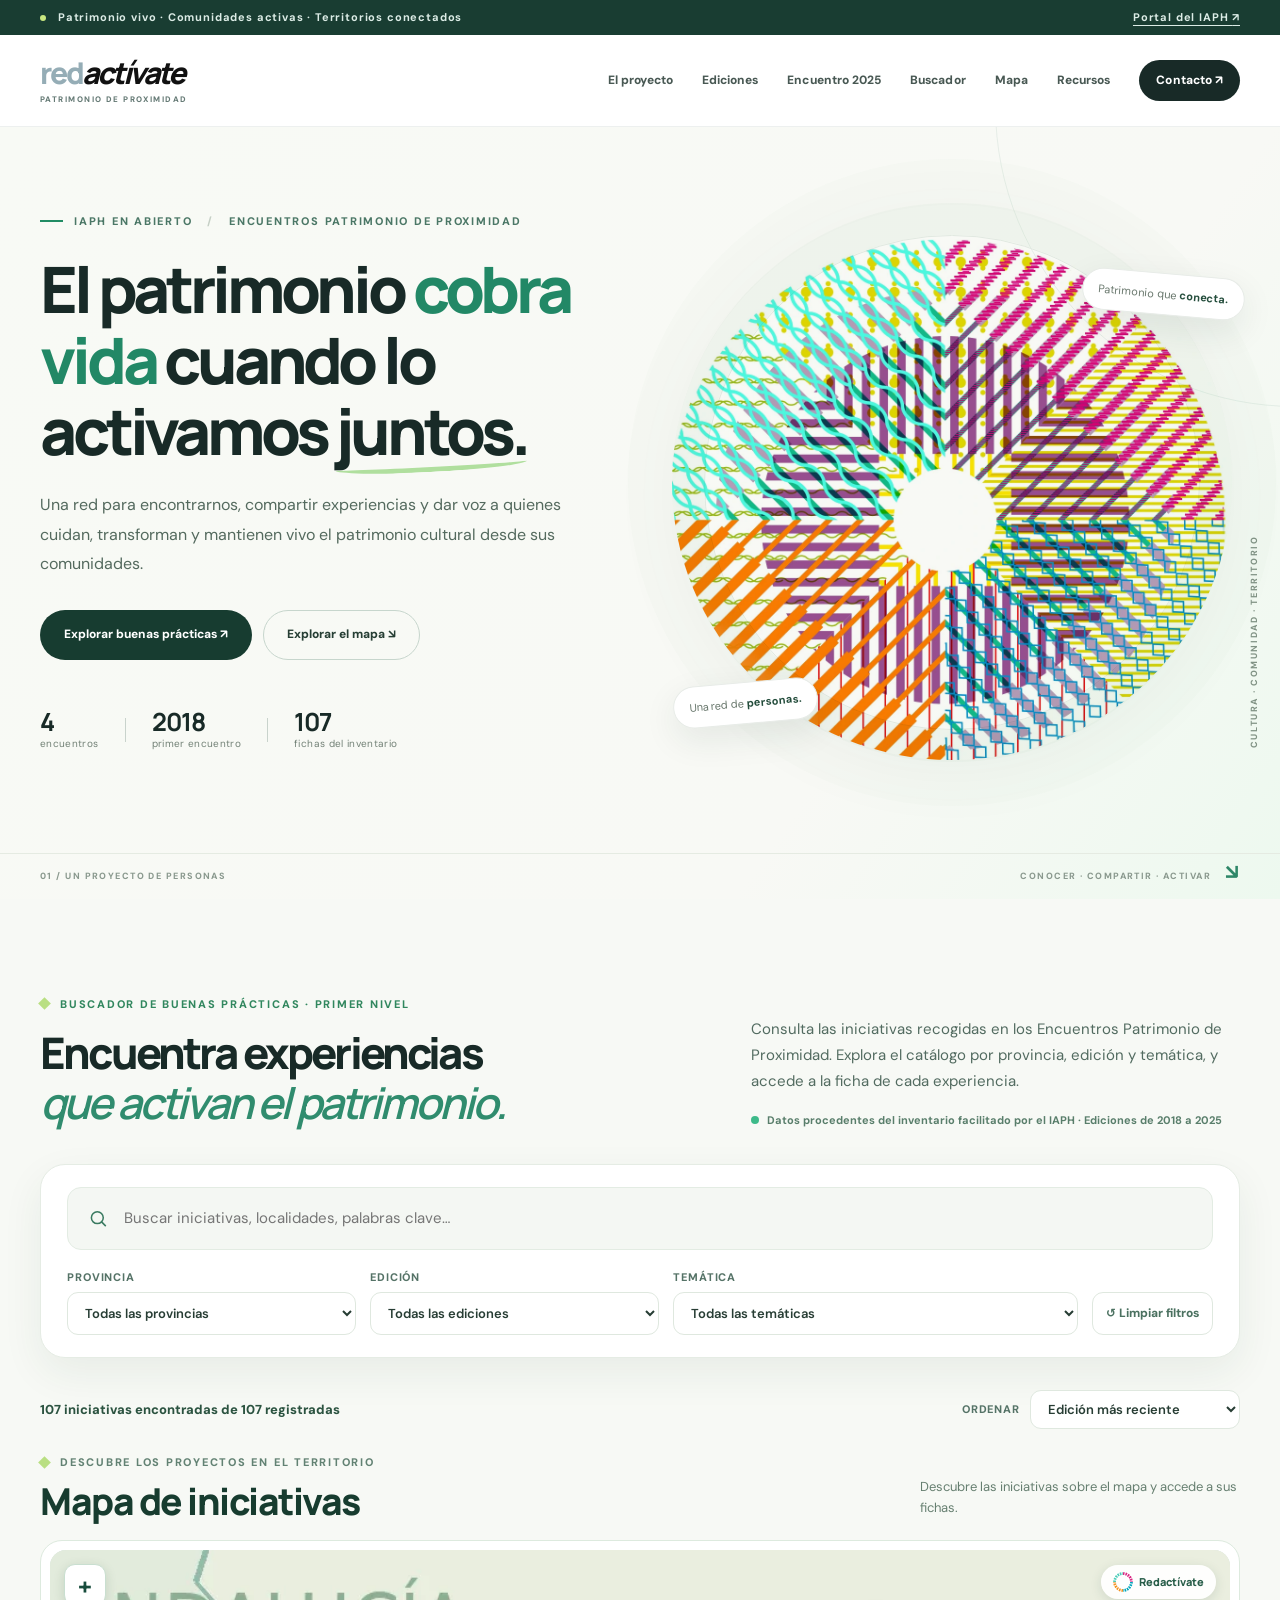
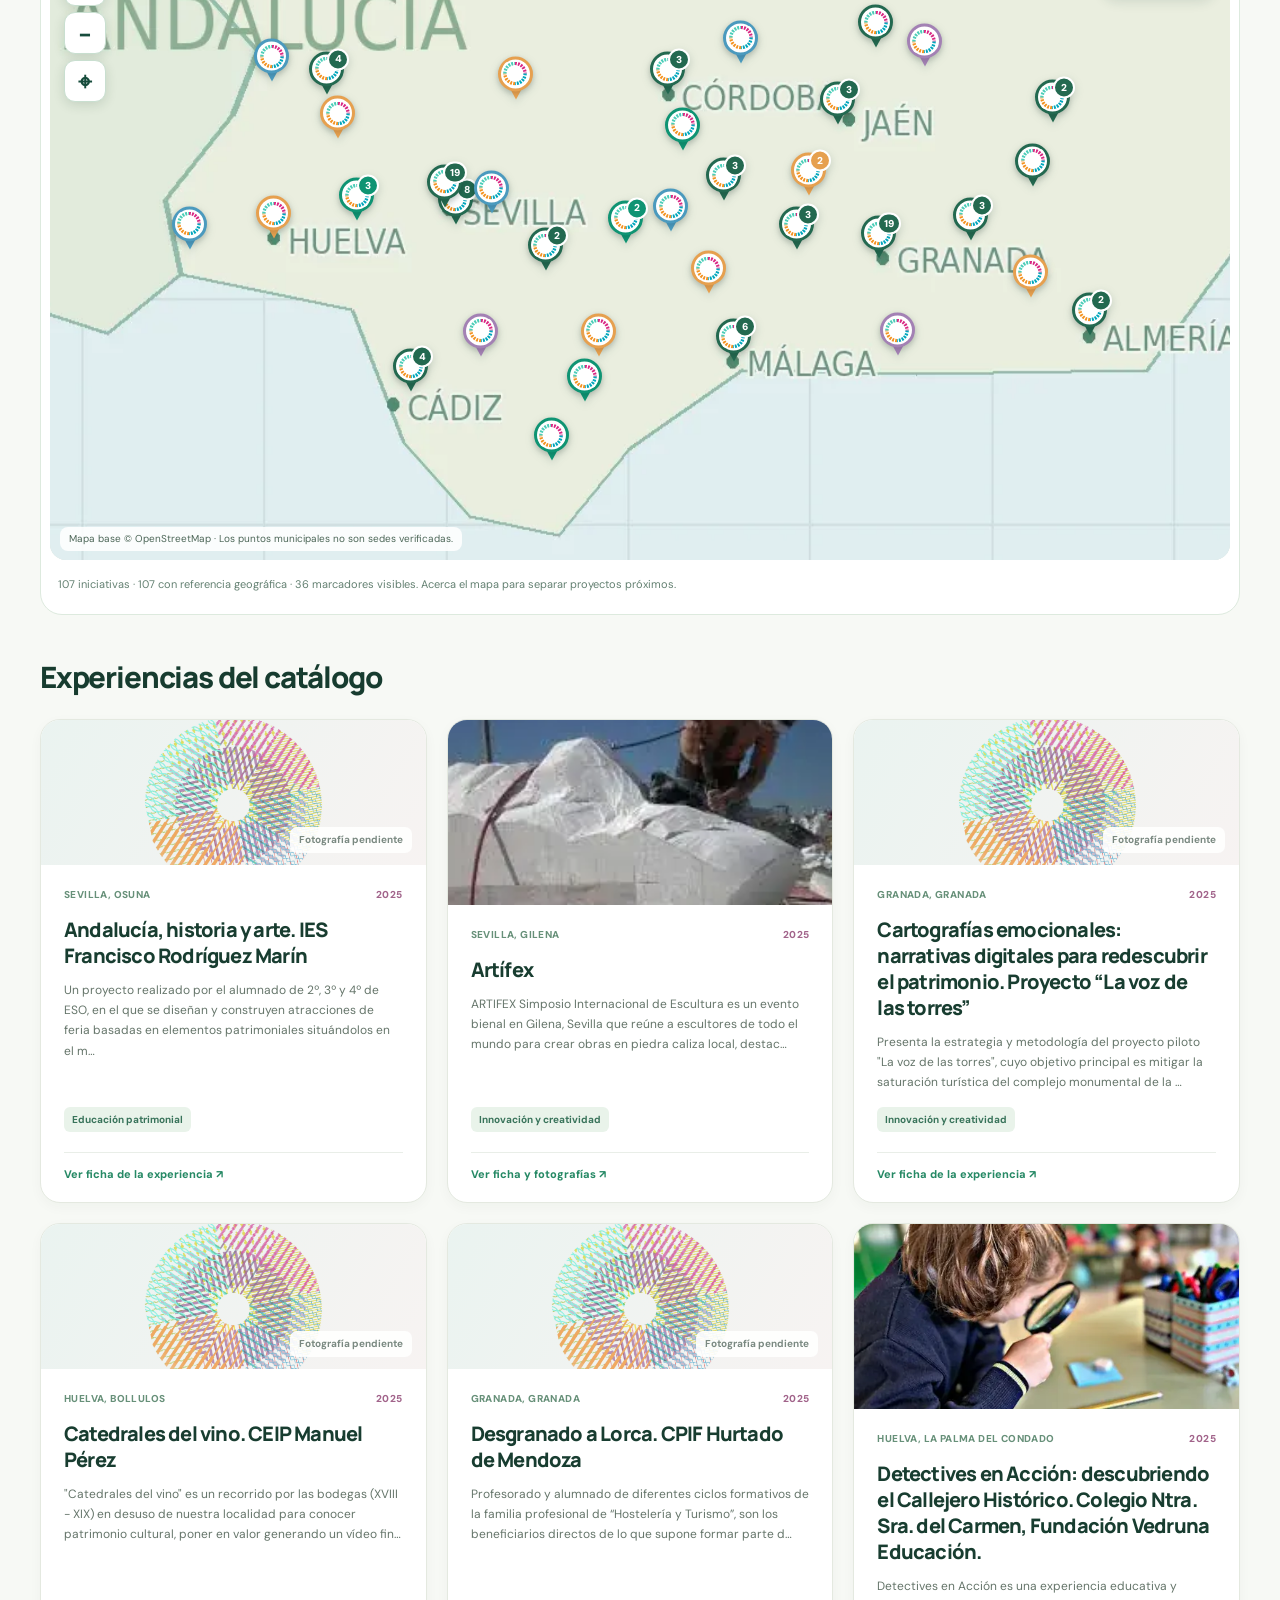
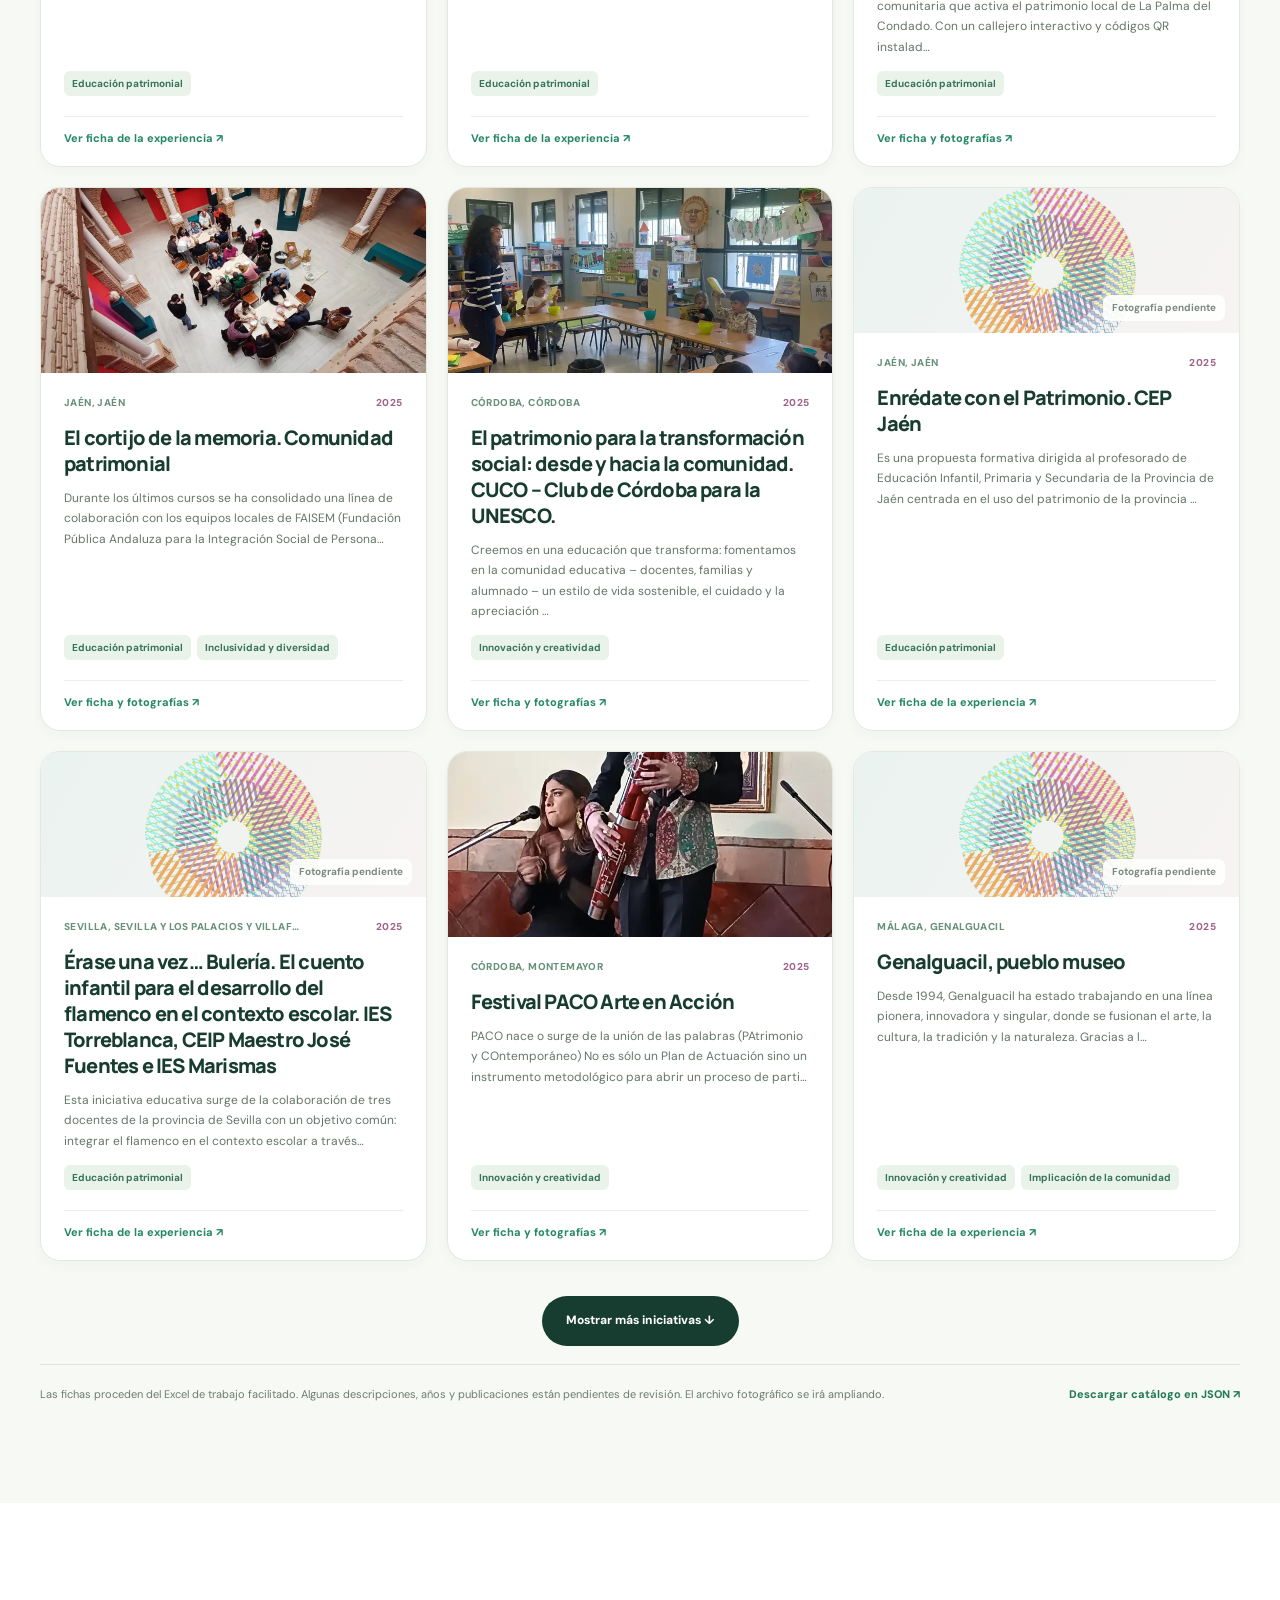
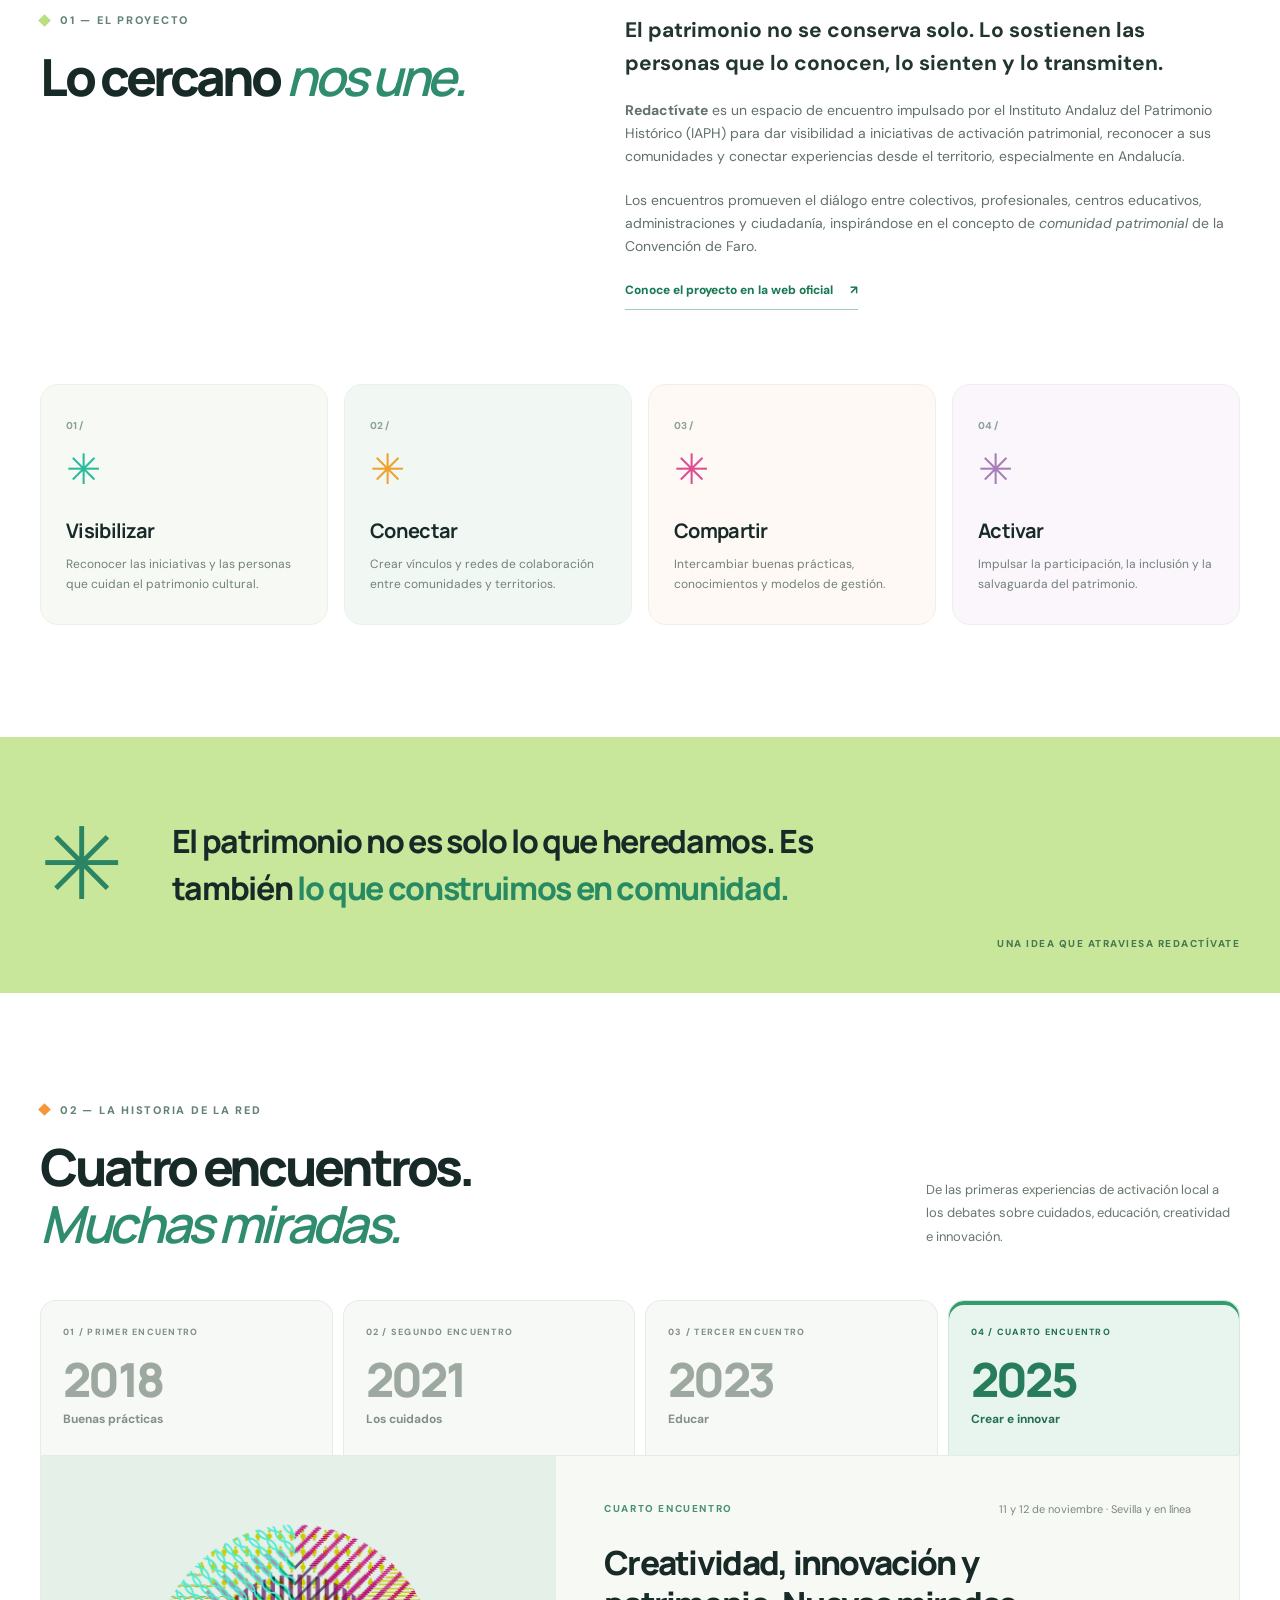
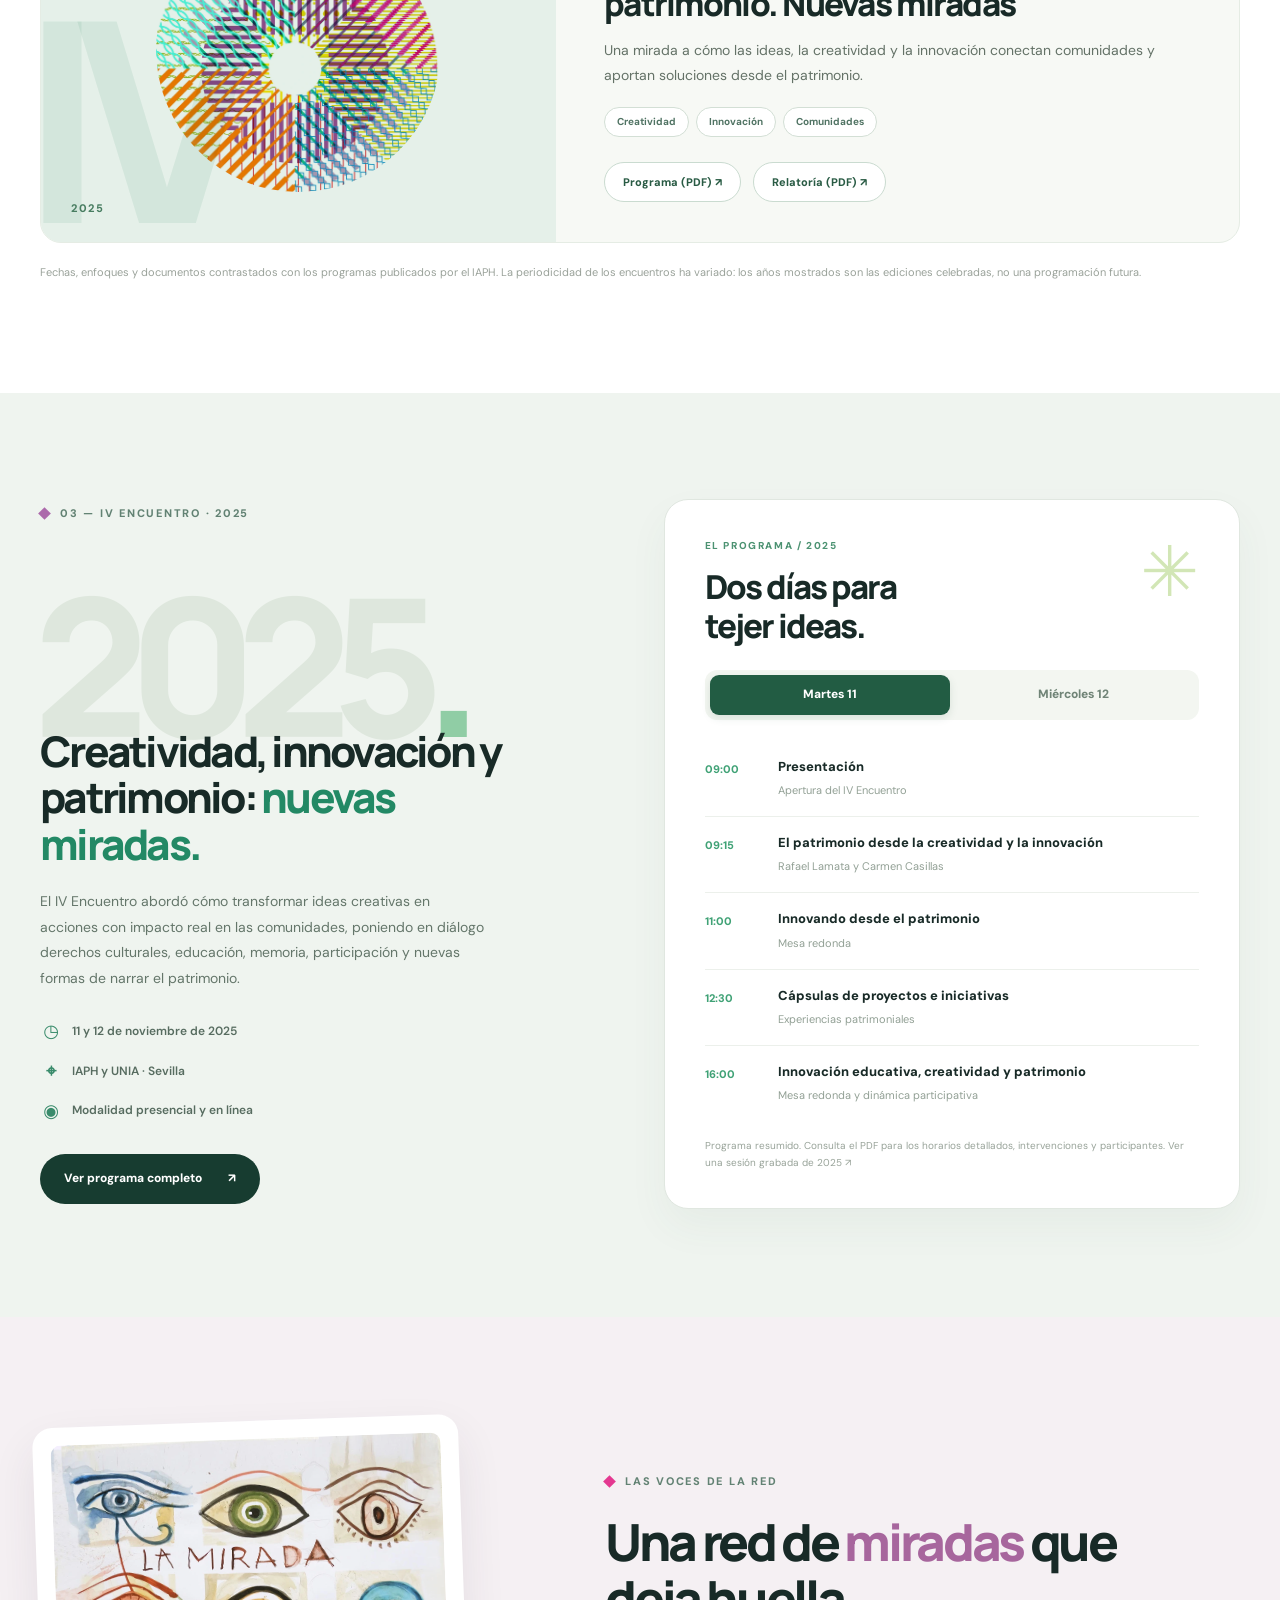
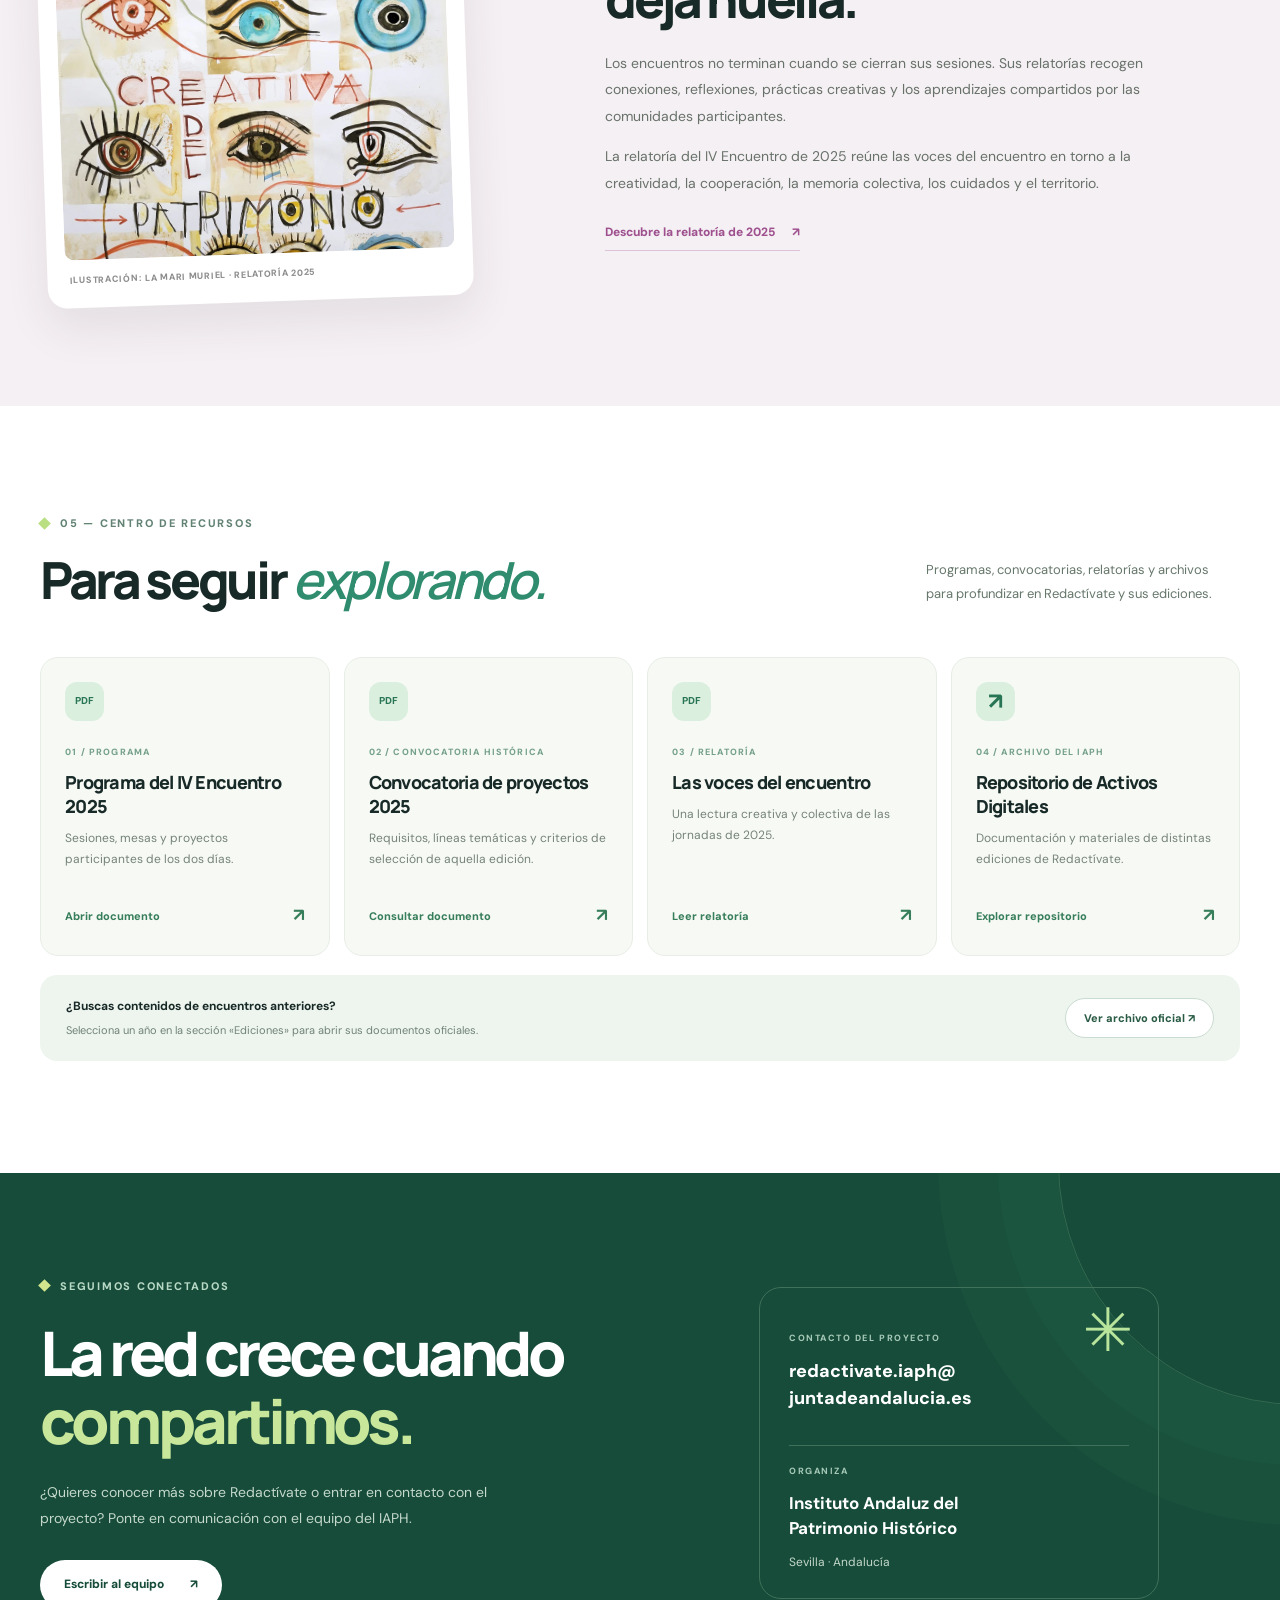
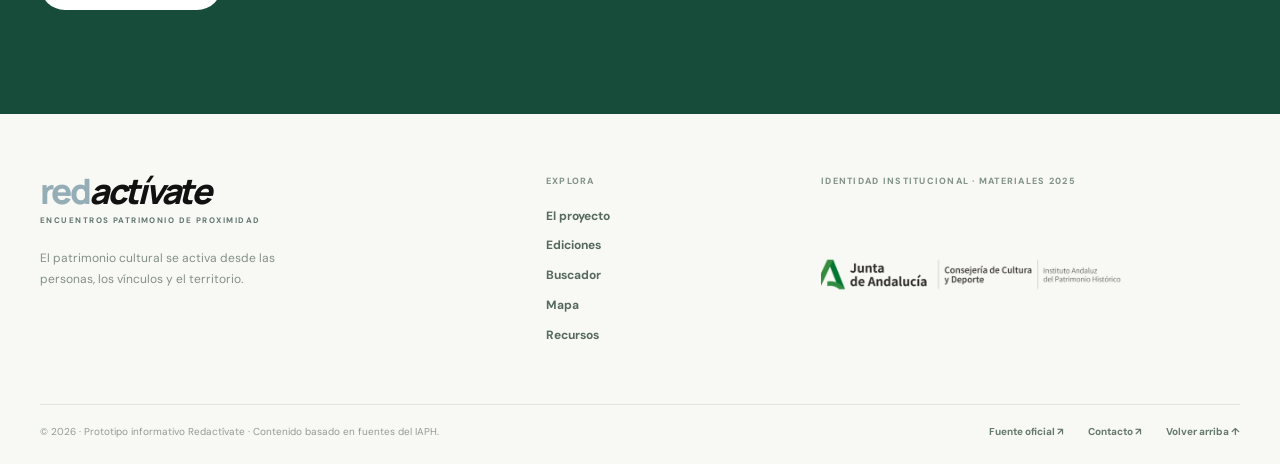
==== commit ba2d6035: "Add files via upload" ====
--- a/index.html
+++ b/index.html
@@ -18,7 +18,8 @@
 <link href="https://fonts.googleapis.com/css2?family=DM+Sans:wght@400;500;600;700;800&amp;family=Manrope:wght@400;500;600;700;800&amp;display=swap" rel="stylesheet"/>
 
 
-<style>:root{--ink:#182a27;--muted:#65736e;--quiet:#899690;--border:#e5e8e1;--paper:#fff;--cream:#f8f9f5;--soft:#f0f4ed;--green:#218c64;--teal:#24a49b;--orange:#f39739;--pink:#e43890;--purple:#ac6aab;--lime:#c8e780;--radius:24px;--max:1200px}*{box-sizing:border-box}html{scroll-behavior:smooth;scroll-padding-top:106px}body{margin:0;background:var(--paper);font:16px/1.65 'DM Sans',system-ui,-apple-system,Segoe UI,sans-serif;color:var(--ink);-webkit-font-smoothing:antialiased}::selection{background:#b6f4d6;color:#0f4838}a{color:inherit;text-decoration:none}button,input{font:inherit}button{cursor:pointer}img{max-width:100%;display:block}p{margin:0 0 1em}.container{width:min(calc(100% - 72px),var(--max));margin-inline:auto}.skip-link{position:fixed;z-index:200;top:-90px;left:12px;padding:12px 18px;background:#fff;color:#111;border-radius:7px}.skip-link:focus{top:12px}.sr-only{position:absolute;width:1px;height:1px;overflow:hidden;clip:rect(0,0,0,0);white-space:nowrap}a:focus-visible,button:focus-visible,input:focus-visible{outline:3px solid #55bda5;outline-offset:4px}.top-ribbon{background:#193d32;color:#dcece6;font-size:11px;letter-spacing:.075em;font-weight:700}.top-ribbon-inner{min-height:35px;display:flex;align-items:center;gap:12px}.top-ribbon a{margin-left:auto;text-decoration:underline;text-underline-offset:4px}.small-dot{display:inline-block;flex:0 0 auto;width:6px;height:6px;border-radius:50%;background:#c8e780}.site-header{background:rgba(255,255,255,.96);position:sticky;top:0;z-index:80;border-bottom:1px solid rgba(25,61,50,.08);backdrop-filter:blur(18px)}.nav-shell{height:91px;display:flex;align-items:center;justify-content:space-between;gap:25px}.brand{display:flex;flex-direction:column;line-height:1;white-space:nowrap;flex-shrink:0}.brand-name{font-family:Manrope,'DM Sans',sans-serif;font-size:30px;font-weight:800;letter-spacing:-.075em}.brand-red{color:#95adb6}.brand-activate{color:#111;font-style:italic}.brand-caption{font-size:8px;letter-spacing:.18em;font-weight:800;color:#647974;margin-top:7px}.nav{display:flex;align-items:center;gap:29px}.nav>a{font-size:12px;letter-spacing:.005em;font-weight:800;color:#485853;transition:color .2s}.nav>a:hover{color:var(--green)}.nav>a.nav-contact{background:var(--ink);color:white;padding:11px 17px;border-radius:30px}.nav>a.nav-contact:hover{background:#237d5e}.menu-toggle{display:none;width:46px;height:42px;align-items:center;justify-content:center;flex-direction:column;gap:5px;background:white;border:1px solid var(--border);border-radius:12px}.menu-toggle span{height:2px;width:18px;background:var(--ink)}.hero{position:relative;background:linear-gradient(125deg,#f8faf5 0%,#f8f9f5 70%,#edf9ef 100%);overflow:hidden}.hero-orbit{position:absolute;border:1px solid rgba(48,112,87,.09);border-radius:50%;pointer-events:none}.hero-orbit-1{width:600px;height:600px;right:-315px;top:-320px}.hero-grid{min-height:615px;display:grid;grid-template-columns:52% 48%;align-items:center;position:relative;padding:55px 0 70px}.hero-content{position:relative;z-index:2;padding:30px 0}.eyebrow,.section-kicker,.micro-label{font-size:11px;font-weight:800;letter-spacing:.16em;text-transform:uppercase;display:flex;align-items:center;gap:11px}.eyebrow{color:#4b7766}.eyebrow-line{width:23px;height:2px;background:var(--green)}.eyebrow-separator{color:#c5cfc5;margin:0 4px}.hero h1,.display-title,.focus-overview h2,.creative-copy h2,.contact-grid h2{font-family:Manrope,'DM Sans',sans-serif;font-weight:800;letter-spacing:-.065em;line-height:1.105}.hero h1{font-size:clamp(46px,5vw,76px);margin:24px 0 24px;max-width:675px}.hero h1 em,.focus-overview h2 em,.creative-copy h2 em,.contact-grid h2 em{font-style:normal;color:#228866}.h1-under{position:relative;white-space:nowrap}.h1-under:after{content:'';position:absolute;bottom:2px;height:8px;left:0;width:100%;border-bottom:5px solid #b0df9e;border-radius:50%;transform:rotate(-3deg)}.hero-desc{font-size:16px;color:#546a5e;line-height:1.85;max-width:528px;margin-bottom:31px}.hero-actions{display:flex;flex-wrap:wrap;gap:11px}.btn{display:inline-flex;align-items:center;justify-content:center;gap:26px;border-radius:40px;padding:14px 23px;font-size:12px;font-weight:800;border:1px solid transparent;min-height:49px;transition:transform .2s,background .2s}.btn:hover{transform:translateY(-2px)}.btn-dark{color:white;background:#173c30}.btn-dark:hover{background:#257953}.btn-outline{color:#263e34;border-color:#c7d6cd;background:transparent}.btn-outline:hover{background:white}.hero-kpis{display:flex;align-items:center;gap:26px;margin-top:48px}.hero-kpis div{display:flex;flex-direction:column;gap:1px}.hero-kpis strong{font-family:Manrope,sans-serif;font-size:25px;line-height:1.1;letter-spacing:-.04em}.hero-kpis span{font-size:10px;color:#728176;letter-spacing:.035em}.hero-kpis i{display:block;height:24px;width:1px;background:#c9d3cc}.hero-visual{position:relative;display:flex;justify-content:center;align-items:center;min-height:575px}.hero-disc{width:min(100%,560px);mix-blend-mode:multiply;filter:drop-shadow(0 12px 30px rgba(50,83,71,.04));border-radius:50%;animation:floaty 9s ease-in-out infinite;z-index:1}.hero-disc-back{position:absolute;width:86%;aspect-ratio:1;border-radius:50%;border:1px solid #e1e9e1;box-shadow:0 0 0 32px rgba(195,215,190,.13),0 0 0 76px rgba(195,215,190,.065)}.floating-tag{position:absolute;font-size:11px;background:white;border:1px solid #e8ece8;border-radius:30px;padding:11px 15px;color:#68776c;z-index:2;box-shadow:0 12px 35px rgba(21,54,41,.09)}.floating-tag b{color:#244d3c}.float-one{right:-5px;top:78px;transform:rotate(5deg)}.float-two{bottom:46px;left:9px;transform:rotate(-5deg)}.hero-side-label{position:absolute;right:-22px;bottom:128px;transform:rotate(-90deg) translateX(50%);transform-origin:right bottom;font-size:9px;letter-spacing:.18em;color:#819385;font-weight:800}.hero-bottom{border-top:1px solid #e5ebe2}.hero-bottom-inner{display:flex;justify-content:space-between;align-items:center;padding:15px 0;font-weight:800;font-size:9px;letter-spacing:.16em;color:#8a998e}.arrow-down{font-size:21px;line-height:0;margin-left:10px;color:#2e8768}.section{padding:108px 0 112px}.section-kicker{color:#628273}.kicker-square{width:9px;height:9px;display:block;background:#b9df82;transform:rotate(45deg);flex:0 0 9px}.kicker-square.orange{background:var(--orange)}.kicker-square.lilac{background:var(--purple)}.kicker-square.cyan{background:#58c9c0}.kicker-square.pink{background:var(--pink)}.display-title{font-size:clamp(38px,4vw,58px);margin:19px 0 0}.serif-accent{color:#308c6e;font-weight:600;font-style:italic}.intro-layout{display:grid;grid-template-columns:minmax(0,47fr) minmax(0,53fr);gap:40px}.intro-copy{padding-top:3px;color:#627169;font-size:14px;max-width:610px}.intro-copy .lead{color:#22362d;font-weight:700;font-size:21px;line-height:1.55}.intro-copy p{margin-bottom:20px}.inline-link{display:inline-flex;align-items:center;gap:17px;font-weight:800;font-size:12px;color:#197954;border-bottom:1px solid #a2cbb5;padding-bottom:8px}.inline-link:hover{gap:24px}.purpose-grid{display:grid;grid-template-columns:repeat(4,minmax(0,1fr));gap:16px;margin-top:74px}.purpose-card{background:#f7f9f5;border:1px solid #edf0ea;border-radius:18px;padding:26px 25px 29px;position:relative;overflow:hidden;min-height:240px;transition:transform .2s}.purpose-card:hover{transform:translateY(-4px)}.purpose-card:nth-child(2){background:#f1f8f4}.purpose-card:nth-child(3){background:#fef9f5}.purpose-card:nth-child(4){background:#faf6fb}.purpose-no{font-size:10px;font-weight:800;color:#8aa198}.purpose-icon{font-size:42px;line-height:1;margin:12px 0 23px;color:#2cba9f}.purpose-icon-b{color:#eea12f}.purpose-icon-c{color:#db4e93}.purpose-icon-d{color:#a87db9}.purpose-card h3{font-family:Manrope;font-size:20px;letter-spacing:-.035em;margin:0 0 7px}.purpose-card p{font-size:12px;color:#728179;line-height:1.7;margin:0}.statement-section{background:#c9e79b;position:relative;overflow:hidden}.statement-layout{min-height:256px;display:flex;align-items:center;gap:48px;position:relative}.statement-star{color:#2b8565;font-size:100px;line-height:1}.statement-layout p{font-family:Manrope;font-size:clamp(25px,2.5vw,36px);font-weight:750;line-height:1.45;letter-spacing:-.042em;max-width:690px;margin:0}.statement-layout em{font-style:normal;color:#278a62}.statement-source{font-size:10px;font-weight:800;letter-spacing:.15em;margin-left:auto;align-self:flex-end;white-space:nowrap;margin-bottom:40px;color:#467852}.editions-section{background:#fff}.section-header{display:flex;align-items:flex-end;justify-content:space-between;gap:32px;margin-bottom:49px}.section-header>p{font-size:13px;color:#66776b;max-width:310px;line-height:1.8;margin:0 4px 3px}.edition-selector{display:grid;grid-template-columns:repeat(4,1fr);gap:10px;margin-bottom:0}.edition-tab{text-align:left;padding:24px 22px 26px;background:#f7f9f6;border:1px solid #e8ece8;border-bottom:none;border-radius:16px 16px 0 0;color:#839088;display:flex;flex-direction:column;transition:background .2s,color .2s}.edition-tab small{font-size:9px;letter-spacing:.14em;font-weight:800}.edition-tab strong{font:800 47px/1.25 Manrope,sans-serif;letter-spacing:-.055em;margin:10px 0 1px;color:#9da9a0}.edition-tab span{font-size:12px;font-weight:700}.edition-tab:hover{background:#f1f8f4}.edition-tab.active{background:#e8f5ee;border-color:#d0e9da;box-shadow:inset 0 4px 0 #349b71;color:#236f53}.edition-tab.active strong{color:#267c5b}.edition-detail{display:grid;grid-template-columns:43% 57%;background:#f7f9f5;border:1px solid #e5ece4;border-radius:0 0 21px 21px;overflow:hidden;min-height:364px}.edition-art{background:#e5f0e9;position:relative;display:flex;align-items:center;justify-content:center;overflow:hidden;min-height:350px}.edition-art>img{width:285px;aspect-ratio:1;border-radius:50%;mix-blend-mode:multiply;position:relative;z-index:2}.edition-big-number{position:absolute;font:800 280px/.9 Manrope,sans-serif;letter-spacing:-.1em;color:rgba(38,130,87,.09);left:-20px;bottom:0}.edition-art-year{position:absolute;bottom:25px;left:30px;font-weight:800;font-size:11px;letter-spacing:.14em;color:#487d61}.edition-art[data-variant="2023"]{background:#e9efff}.edition-art[data-variant="2021"]{background:#f7ebf2}.edition-art[data-variant="2018"]{background:#fff2de}.edition-art[data-variant="2023"]>img{filter:hue-rotate(70deg)}.edition-art[data-variant="2021"]>img{filter:hue-rotate(130deg)}.edition-art[data-variant="2018"]>img{filter:sepia(.18)}.edition-info{padding:44px 48px 40px}.edition-info-top{display:flex;align-items:center;justify-content:space-between;gap:20px}.micro-label{font-size:10px;color:#4c9272}.edition-info-date{font-size:11px;color:#7a897e}.edition-info h3{font:800 clamp(25px,2.6vw,36px)/1.24 Manrope,sans-serif;letter-spacing:-.052em;margin:23px 0 14px;max-width:550px}.edition-info>p{color:#647267;font-size:14px;line-height:1.8;max-width:590px}.edition-tags{display:flex;gap:7px;flex-wrap:wrap;margin:18px 0 25px}.edition-tags span{border-radius:30px;border:1px solid #d3dfd5;background:#fff;font-size:10px;font-weight:700;padding:6px 12px;color:#507363}.edition-links{display:flex;flex-wrap:wrap;gap:12px}.text-button{display:inline-flex;align-items:center;gap:13px;background:#fff;border:1px solid #cadbd0;border-radius:30px;padding:10px 18px;font-size:11px;font-weight:800;color:#295b44;transition:background .2s}.text-button:hover{background:#eaf6ef}.fineprint{margin:20px 0 0;color:#9aa29a;font-size:11px;line-height:1.65}.focus-section{background:#eff4ef;padding:106px 0 108px}.focus-grid{display:grid;grid-template-columns:minmax(0,49fr) minmax(0,51fr);gap:70px}.focus-overview{padding-top:5px}.focus-big-mark{font:800 clamp(110px,15vw,195px)/1.1 Manrope,sans-serif;letter-spacing:-.11em;color:#dee7dd;margin:36px 0 -42px -7px;white-space:nowrap}.focus-big-mark span{color:#90cda5}.focus-overview h2{font-size:clamp(34px,3.3vw,49px);margin:0 0 21px;max-width:470px}.focus-overview h2 em{color:#238965}.focus-overview>p{font-size:14px;color:#64766a;line-height:1.85;max-width:450px;margin-bottom:25px}.focus-meta{display:grid;gap:10px;margin:0 0 28px}.focus-meta div{display:flex;align-items:center;gap:10px;font-size:12px;color:#576c60;font-weight:600}.focus-meta span{color:#398b6b;font-size:18px;min-width:22px;text-align:center}.focus-schedule{background:#fff;border:1px solid #e0e7e0;border-radius:24px;padding:38px 40px 27px;box-shadow:0 18px 40px rgba(53,91,69,.05)}.schedule-title-row{display:flex;align-items:flex-start;justify-content:space-between}.schedule-title-row h3{font:800 33px/1.2 Manrope,sans-serif;letter-spacing:-.06em;margin:12px 0 24px}.schedule-deco{font-size:70px;color:#d2e6b6;line-height:1}.day-switch{display:grid;grid-template-columns:1fr 1fr;background:#f3f6f1;padding:5px;border-radius:12px;gap:4px;margin-bottom:21px}.day-btn{background:transparent;border:0;border-radius:9px;padding:10px 8px;color:#708477;font-size:12px;font-weight:800}.day-btn.active{background:#225c43;color:#fff;box-shadow:0 3px 8px rgba(42,87,59,.13)}.schedule-list{list-style:none;padding:0;margin:0}.schedule-list li{display:grid;grid-template-columns:62px 1fr;gap:11px;padding:17px 0;border-bottom:1px solid #ecf0eb}.schedule-list li:last-child{border-bottom:0}.schedule-list li>span{font-size:11px;font-weight:800;color:#40a276;padding-top:2px}.schedule-list strong{font-size:13px;font-weight:800;display:block;line-height:1.4}.schedule-list small{font-size:11px;color:#92a095;display:block;margin-top:5px}.schedule-note{font-size:10px;color:#98a399;margin-top:17px}.projects-section{background:white}.filter-toolbar{display:flex;justify-content:space-between;align-items:center;gap:24px;margin-bottom:25px}.filter-pills{display:flex;gap:7px;flex-wrap:wrap}.filter-pill{border:1px solid #e0e8de;background:#fff;border-radius:40px;color:#62776b;font-weight:800;font-size:11px;padding:10px 17px}.filter-pill:hover{border-color:#7aba95}.filter-pill.active{background:#205a42;border-color:#205a42;color:#fff}.search-wrap{display:flex;align-items:center;gap:8px;border:1px solid #e0e8de;padding:9px 14px;color:#91a197;border-radius:30px;background:white;min-width:230px}.search-wrap input{border:none;outline:none;width:100%;background:transparent;font-size:12px;min-width:0}.search-wrap input:focus-visible{outline:none}.search-wrap:focus-within{outline:3px solid #c2ead5}.projects-grid{display:grid;grid-template-columns:repeat(3,minmax(0,1fr));gap:18px}.project-card{background:#f8f9f6;border:1px solid #e9eee8;border-radius:19px;overflow:hidden;display:flex;flex-direction:column;min-height:291px}.project-card-head{height:91px;display:flex;justify-content:space-between;align-items:flex-start;padding:21px 24px;overflow:hidden;position:relative}.project-card-head:after{content:'';position:absolute;border:14px double currentColor;border-radius:50%;width:170px;height:170px;top:-96px;right:-48px;opacity:.18}.project-card:nth-child(5n+1) .project-card-head{background:#d9f2e9;color:#258e69}.project-card:nth-child(5n+2) .project-card-head{background:#f8e5db;color:#d37e52}.project-card:nth-child(5n+3) .project-card-head{background:#f1e5f2;color:#ab60a1}.project-card:nth-child(5n+4) .project-card-head{background:#e6f4fc;color:#4f9cbe}.project-card:nth-child(5n+5) .project-card-head{background:#f9f2d7;color:#b59a2e}.project-card-head span{font-size:10px;font-weight:800;letter-spacing:.09em}.project-card-head b{font-size:32px;line-height:1;font-weight:800;opacity:.72;font-family:Manrope,sans-serif}.project-card-body{padding:24px 24px 23px;flex:1;display:flex;flex-direction:column}.project-card-body h3{font:800 19px/1.35 Manrope,sans-serif;letter-spacing:-.03em;margin:0 0 11px}.project-card-body p{font-size:12px;line-height:1.8;color:#738177;margin:0 0 21px}.project-card-foot{display:flex;align-items:center;justify-content:space-between;gap:14px;margin-top:auto;padding-top:14px;border-top:1px solid #e4eae2}.project-card-foot span{color:#7f9083;font-size:11px}.project-card-foot small{color:#357d58;font-size:10px;font-weight:800}.projects-empty{grid-column:1/-1;background:#f5f9f5;border-radius:15px;text-align:center;padding:40px;color:#6d7d73}.project-count{margin-top:19px}.creative-section{background:#f5f0f3;padding:104px 0}.creative-grid{display:grid;grid-template-columns:minmax(0,43fr) minmax(0,57fr);align-items:center;gap:86px}.creative-image{padding:18px;background:#fff;border-radius:20px;max-width:426px;box-shadow:0 20px 45px rgba(58,45,62,.09);transform:rotate(-2deg)}.creative-image img{width:100%;height:415px;object-fit:cover;object-position:top center;border-radius:10px}.creative-image span{display:block;margin:13px 4px 2px;color:#8b8c8b;font-size:9px;letter-spacing:.08em;font-weight:800}.creative-copy{max-width:580px}.creative-copy h2{font-size:clamp(37px,4vw,57px);margin:23px 0}.creative-copy h2 em{color:#a7669d}.creative-copy p{font-size:14px;line-height:1.9;color:#68716a}.creative-copy .inline-link{color:#9e508f;border-color:#dbc2d8;margin-top:12px}.resources-section{background:#fff}.resources-grid{display:grid;grid-template-columns:repeat(4,minmax(0,1fr));gap:14px}.resource-card{display:flex;flex-direction:column;background:#f7f9f5;border:1px solid #e8eee6;border-radius:18px;padding:24px;min-height:290px;transition:transform .2s,background .2s}.resource-card:hover{background:#ecf7ef;transform:translateY(-4px)}.resource-icon{width:39px;height:39px;border-radius:12px;background:#dbefdf;color:#277554;font-size:10px;font-weight:800;display:grid;place-items:center;margin-bottom:24px}.resource-icon.icon-open{font-size:23px}.resource-number{font-size:9px;font-weight:800;letter-spacing:.13em;color:#75a08a}.resource-card h3{font:800 18px/1.35 Manrope,sans-serif;letter-spacing:-.04em;margin:10px 0}.resource-card p{font-size:12px;color:#758379;line-height:1.7}.resource-link{display:flex;justify-content:space-between;align-items:center;margin-top:auto;font-size:11px;font-weight:800;color:#377e5a;padding-top:20px}.resource-link b{font-size:18px}.resources-footnote{display:flex;justify-content:space-between;align-items:center;gap:25px;background:#eef5ef;border-radius:17px;margin-top:19px;padding:22px 26px}.resources-footnote>div{display:flex;flex-direction:column;gap:4px}.resources-footnote strong{font-size:12px}.resources-footnote span{font-size:11px;color:#708378}.contact-section{background:#164c39;color:#fff;padding:104px 0;position:relative;overflow:hidden}.contact-section:after{content:'';position:absolute;width:480px;height:480px;border:1px solid #326951;border-radius:50%;right:-260px;top:-250px;box-shadow:0 0 0 60px rgba(128,200,150,.03),0 0 0 120px rgba(128,200,150,.03)}.contact-grid{display:grid;grid-template-columns:minmax(0,58fr) minmax(0,42fr);gap:55px;position:relative;z-index:1}.light-kicker{color:#b8d9c6}.light-kicker .kicker-square{background:#d2e68d}.contact-grid h2{font-size:clamp(40px,4.8vw,64px);margin:24px 0;max-width:600px}.contact-grid h2 em{color:#c9e79b}.contact-grid p{font-size:14px;line-height:1.9;max-width:490px;color:#c4d8cc;margin-bottom:28px}.btn-white{background:#fff;color:#164c39}.btn-white:hover{background:#e7f2e8}.contact-aside{border:1px solid #40715b;border-radius:22px;padding:25px 29px;max-width:400px;align-self:center;position:relative}.contact-mark{color:#b9e49c;font-size:60px;position:absolute;right:25px;top:13px;line-height:1}.contact-aside>span{font-size:9px;letter-spacing:.17em;font-weight:800;color:#a6c8b8;display:block;margin:18px 0 12px}.contact-aside>a{font-size:18px;line-height:1.5;font-weight:800;word-break:break-word}.contact-aside hr{border:0;border-top:1px solid #40715b;margin:32px 0 14px}.contact-aside strong{font-size:17px;line-height:1.5;display:block}.contact-aside p{margin:9px 0 0;font-size:12px}.footer{background:#f8f9f5;padding:60px 0 24px}.footer-top{display:grid;grid-template-columns:1.1fr .55fr 1fr;gap:45px;padding-bottom:58px}.footer-brand .brand-name{font-size:35px}.footer-top p{font-size:12px;color:#839086;max-width:290px;margin-top:24px;line-height:1.8}.footer-nav,.footer-institution{display:flex;flex-direction:column;align-items:flex-start;gap:10px}.footer-nav>span,.footer-institution>span{font-size:9px;font-weight:800;letter-spacing:.14em;color:#839387;margin-bottom:8px}.footer-nav a{font-size:12px;font-weight:700;color:#566a5c}.footer-nav a:hover{color:#1c8d5c}.footer-institution img{width:min(100%,365px);mix-blend-mode:multiply;margin-top:22px}.footer-bottom{display:flex;justify-content:space-between;gap:20px;border-top:1px solid #e0e6dd;padding-top:19px;color:#929c93;font-size:10px}.footer-bottom div{display:flex;gap:24px}.footer-bottom a{color:#65786a;font-weight:700}.footer-bottom a:hover{text-decoration:underline}@keyframes floaty{0%,100%{transform:translateY(0) rotate(0)}50%{transform:translateY(-11px) rotate(1.5deg)}}@media(prefers-reduced-motion:reduce){html{scroll-behavior:auto}*,*:before,*:after{animation:none!important;transition:none!important}}@media(max-width:1120px){.nav{gap:16px}.nav>a{font-size:11px}.hero-grid{grid-template-columns:55% 45%}.hero h1{font-size:clamp(42px,5.2vw,65px)}.hero-visual{min-height:440px}.floating-tag{font-size:9px}.focus-grid{gap:42px}.creative-grid{gap:55px}.resources-grid{grid-template-columns:repeat(2,1fr)}}@media(max-width:900px){.container{width:min(calc(100% - 42px),var(--max))}.menu-toggle{display:flex}.nav{position:absolute;top:91px;left:0;right:0;display:none;flex-direction:column;align-items:stretch;gap:0;background:#fff;box-shadow:0 16px 34px rgba(22,49,31,.12);padding:12px 24px 25px}.nav.open{display:flex}.nav>a{padding:13px 4px;font-size:14px}.nav>a.nav-contact{align-self:flex-start;padding:12px 20px;margin-top:10px}.hero-grid{grid-template-columns:1fr 1fr;min-height:auto}.hero h1{font-size:clamp(38px,5vw,56px)}.hero-visual{min-height:370px}.hero-visual img{width:100%}.hero-side-label,.float-two{display:none}.intro-layout{gap:30px}.purpose-grid{grid-template-columns:repeat(2,1fr)}.statement-source{display:none}.focus-grid{grid-template-columns:1fr 1fr;gap:27px}.focus-big-mark{font-size:145px}.focus-schedule{padding:25px}.edition-info{padding:34px 30px}.edition-info-top{flex-direction:column;align-items:flex-start;gap:2px}.projects-grid{grid-template-columns:repeat(2,1fr)}.creative-grid{gap:38px}.creative-image img{height:340px}.footer-top{grid-template-columns:1fr 1fr}.footer-institution{grid-column:1/-1}}@media(max-width:700px){.top-ribbon-inner{font-size:9px;gap:8px}.top-ribbon a{display:none}.container{width:min(calc(100% - 36px),var(--max))}.nav-shell{height:77px}.nav{top:77px}.brand-name{font-size:27px}.brand-caption{font-size:7px}.hero-grid{display:flex;flex-direction:column;align-items:stretch;padding:55px 0 60px}.hero-content{padding:0}.eyebrow{font-size:9px;letter-spacing:.1em}.hero h1{font-size:clamp(44px,10vw,70px);max-width:660px;margin:26px 0 17px}.hero-desc{font-size:14px}.hero-actions{gap:8px}.btn{padding:13px 19px;font-size:11px;gap:12px}.hero-kpis{margin-top:34px;gap:15px}.hero-kpis strong{font-size:21px}.hero-kpis span{font-size:9px}.hero-visual{min-height:auto;max-width:450px;width:90%;margin:28px auto -50px}.hero-disc{max-width:400px}.hero-disc-back{width:75%}.float-one{top:10px;right:-12px}.hero-bottom-inner{font-size:8px;gap:20px}.hero-bottom-inner span:last-child{display:none}.section{padding:73px 0 82px}.display-title{font-size:clamp(37px,8vw,49px)}.intro-layout{grid-template-columns:1fr;gap:22px}.intro-copy{font-size:13px}.intro-copy .lead{font-size:18px}.purpose-grid{margin-top:40px;gap:10px}.purpose-card{padding:20px 16px;min-height:225px}.purpose-card h3{font-size:17px}.purpose-card p{font-size:11px}.statement-layout{min-height:245px;gap:20px}.statement-star{font-size:56px}.statement-layout p{font-size:23px}.section-header{flex-direction:column;align-items:flex-start;gap:16px;margin-bottom:27px}.section-header>p{max-width:600px;font-size:12px}.edition-selector{gap:5px}.edition-tab{padding:15px 8px 13px;border-radius:10px 10px 0 0}.edition-tab small{font-size:7px;letter-spacing:0}.edition-tab strong{font-size:29px;margin:6px 0 1px}.edition-tab span{font-size:9px}.edition-detail{grid-template-columns:1fr}.edition-art{min-height:235px;max-height:235px}.edition-art>img{width:200px}.edition-big-number{font-size:190px}.edition-info{padding:26px 24px 29px}.edition-info h3{font-size:27px;margin:16px 0 12px}.edition-info>p{font-size:12px}.focus-section{padding:73px 0}.focus-grid{grid-template-columns:1fr;gap:35px}.focus-big-mark{font-size:clamp(100px,26vw,158px);margin:16px 0 -22px -7px}.focus-overview h2{font-size:36px;max-width:none}.focus-overview>p{font-size:13px}.focus-schedule{padding:27px 23px}.schedule-title-row h3{font-size:29px}.filter-toolbar{flex-direction:column;align-items:stretch;gap:17px}.filter-pills{gap:6px}.filter-pill{font-size:10px;padding:9px 12px}.search-wrap{width:100%}.projects-grid{grid-template-columns:1fr;gap:12px}.project-card{min-height:262px}.project-card-head{height:72px;padding:16px 20px}.project-card-body{padding:20px}.creative-section{padding:75px 0}.creative-grid{grid-template-columns:1fr;gap:38px}.creative-image{max-width:330px;justify-self:center;transform:rotate(-1deg)}.creative-image img{height:330px}.creative-copy h2{font-size:41px}.creative-copy p{font-size:13px}.resources-grid{grid-template-columns:1fr;gap:10px}.resource-card{min-height:205px;padding:22px}.resource-icon{margin-bottom:14px}.resources-footnote{flex-direction:column;align-items:flex-start}.contact-section{padding:70px 0}.contact-grid{grid-template-columns:1fr;gap:35px}.contact-grid h2{font-size:42px}.contact-aside{max-width:none}.footer{padding-top:52px}.footer-top{grid-template-columns:1fr 1fr;gap:27px;padding-bottom:37px}.footer-brand{grid-column:1/-1}.footer-institution img{margin-top:9px;width:100%}.footer-bottom{flex-direction:column}.footer-bottom div{flex-wrap:wrap;gap:17px}}@media(max-width:390px){.hero h1{font-size:40px}.hero-kpis{gap:9px}.hero-kpis span{max-width:90px}.purpose-grid{grid-template-columns:1fr}.purpose-card{min-height:auto}.edition-tab strong{font-size:25px}.edition-tab small{font-size:6.5px}.focus-big-mark{font-size:100px}.hero-actions{flex-direction:column;align-items:flex-start}.statement-star{display:none}}
+<style>
+:root{--ink:#182a27;--muted:#65736e;--quiet:#899690;--border:#e5e8e1;--paper:#fff;--cream:#f8f9f5;--soft:#f0f4ed;--green:#218c64;--teal:#24a49b;--orange:#f39739;--pink:#e43890;--purple:#ac6aab;--lime:#c8e780;--radius:24px;--max:1200px}*{box-sizing:border-box}html{scroll-behavior:smooth;scroll-padding-top:106px}body{margin:0;background:var(--paper);font:16px/1.65 'DM Sans',system-ui,-apple-system,Segoe UI,sans-serif;color:var(--ink);-webkit-font-smoothing:antialiased}::selection{background:#b6f4d6;color:#0f4838}a{color:inherit;text-decoration:none}button,input{font:inherit}button{cursor:pointer}img{max-width:100%;display:block}p{margin:0 0 1em}.container{width:min(calc(100% - 72px),var(--max));margin-inline:auto}.skip-link{position:fixed;z-index:200;top:-90px;left:12px;padding:12px 18px;background:#fff;color:#111;border-radius:7px}.skip-link:focus{top:12px}.sr-only{position:absolute;width:1px;height:1px;overflow:hidden;clip:rect(0,0,0,0);white-space:nowrap}a:focus-visible,button:focus-visible,input:focus-visible{outline:3px solid #55bda5;outline-offset:4px}.top-ribbon{background:#193d32;color:#dcece6;font-size:11px;letter-spacing:.075em;font-weight:700}.top-ribbon-inner{min-height:35px;display:flex;align-items:center;gap:12px}.top-ribbon a{margin-left:auto;text-decoration:underline;text-underline-offset:4px}.small-dot{display:inline-block;flex:0 0 auto;width:6px;height:6px;border-radius:50%;background:#c8e780}.site-header{background:rgba(255,255,255,.96);position:sticky;top:0;z-index:80;border-bottom:1px solid rgba(25,61,50,.08);backdrop-filter:blur(18px)}.nav-shell{height:91px;display:flex;align-items:center;justify-content:space-between;gap:25px}.brand{display:flex;flex-direction:column;line-height:1;white-space:nowrap;flex-shrink:0}.brand-name{font-family:Manrope,'DM Sans',sans-serif;font-size:30px;font-weight:800;letter-spacing:-.075em}.brand-red{color:#95adb6}.brand-activate{color:#111;font-style:italic}.brand-caption{font-size:8px;letter-spacing:.18em;font-weight:800;color:#647974;margin-top:7px}.nav{display:flex;align-items:center;gap:29px}.nav>a{font-size:12px;letter-spacing:.005em;font-weight:800;color:#485853;transition:color .2s}.nav>a:hover{color:var(--green)}.nav>a.nav-contact{background:var(--ink);color:white;padding:11px 17px;border-radius:30px}.nav>a.nav-contact:hover{background:#237d5e}.menu-toggle{display:none;width:46px;height:42px;align-items:center;justify-content:center;flex-direction:column;gap:5px;background:white;border:1px solid var(--border);border-radius:12px}.menu-toggle span{height:2px;width:18px;background:var(--ink)}.hero{position:relative;background:linear-gradient(125deg,#f8faf5 0%,#f8f9f5 70%,#edf9ef 100%);overflow:hidden}.hero-orbit{position:absolute;border:1px solid rgba(48,112,87,.09);border-radius:50%;pointer-events:none}.hero-orbit-1{width:600px;height:600px;right:-315px;top:-320px}.hero-grid{min-height:615px;display:grid;grid-template-columns:52% 48%;align-items:center;position:relative;padding:55px 0 70px}.hero-content{position:relative;z-index:2;padding:30px 0}.eyebrow,.section-kicker,.micro-label{font-size:11px;font-weight:800;letter-spacing:.16em;text-transform:uppercase;display:flex;align-items:center;gap:11px}.eyebrow{color:#4b7766}.eyebrow-line{width:23px;height:2px;background:var(--green)}.eyebrow-separator{color:#c5cfc5;margin:0 4px}.hero h1,.display-title,.focus-overview h2,.creative-copy h2,.contact-grid h2{font-family:Manrope,'DM Sans',sans-serif;font-weight:800;letter-spacing:-.065em;line-height:1.105}.hero h1{font-size:clamp(46px,5vw,76px);margin:24px 0 24px;max-width:675px}.hero h1 em,.focus-overview h2 em,.creative-copy h2 em,.contact-grid h2 em{font-style:normal;color:#228866}.h1-under{position:relative;white-space:nowrap}.h1-under:after{content:'';position:absolute;bottom:2px;height:8px;left:0;width:100%;border-bottom:5px solid #b0df9e;border-radius:50%;transform:rotate(-3deg)}.hero-desc{font-size:16px;color:#546a5e;line-height:1.85;max-width:528px;margin-bottom:31px}.hero-actions{display:flex;flex-wrap:wrap;gap:11px}.btn{display:inline-flex;align-items:center;justify-content:center;gap:26px;border-radius:40px;padding:14px 23px;font-size:12px;font-weight:800;border:1px solid transparent;min-height:49px;transition:transform .2s,background .2s}.btn:hover{transform:translateY(-2px)}.btn-dark{color:white;background:#173c30}.btn-dark:hover{background:#257953}.btn-outline{color:#263e34;border-color:#c7d6cd;background:transparent}.btn-outline:hover{background:white}.hero-kpis{display:flex;align-items:center;gap:26px;margin-top:48px}.hero-kpis div{display:flex;flex-direction:column;gap:1px}.hero-kpis strong{font-family:Manrope,sans-serif;font-size:25px;line-height:1.1;letter-spacing:-.04em}.hero-kpis span{font-size:10px;color:#728176;letter-spacing:.035em}.hero-kpis i{display:block;height:24px;width:1px;background:#c9d3cc}.hero-visual{position:relative;display:flex;justify-content:center;align-items:center;min-height:575px}.hero-disc{width:min(100%,560px);mix-blend-mode:multiply;filter:drop-shadow(0 12px 30px rgba(50,83,71,.04));border-radius:50%;animation:floaty 9s ease-in-out infinite;z-index:1}.hero-disc-back{position:absolute;width:86%;aspect-ratio:1;border-radius:50%;border:1px solid #e1e9e1;box-shadow:0 0 0 32px rgba(195,215,190,.13),0 0 0 76px rgba(195,215,190,.065)}.floating-tag{position:absolute;font-size:11px;background:white;border:1px solid #e8ece8;border-radius:30px;padding:11px 15px;color:#68776c;z-index:2;box-shadow:0 12px 35px rgba(21,54,41,.09)}.floating-tag b{color:#244d3c}.float-one{right:-5px;top:78px;transform:rotate(5deg)}.float-two{bottom:46px;left:9px;transform:rotate(-5deg)}.hero-side-label{position:absolute;right:-22px;bottom:128px;transform:rotate(-90deg) translateX(50%);transform-origin:right bottom;font-size:9px;letter-spacing:.18em;color:#819385;font-weight:800}.hero-bottom{border-top:1px solid #e5ebe2}.hero-bottom-inner{display:flex;justify-content:space-between;align-items:center;padding:15px 0;font-weight:800;font-size:9px;letter-spacing:.16em;color:#8a998e}.arrow-down{font-size:21px;line-height:0;margin-left:10px;color:#2e8768}.section{padding:108px 0 112px}.section-kicker{color:#628273}.kicker-square{width:9px;height:9px;display:block;background:#b9df82;transform:rotate(45deg);flex:0 0 9px}.kicker-square.orange{background:var(--orange)}.kicker-square.lilac{background:var(--purple)}.kicker-square.cyan{background:#58c9c0}.kicker-square.pink{background:var(--pink)}.display-title{font-size:clamp(38px,4vw,58px);margin:19px 0 0}.serif-accent{color:#308c6e;font-weight:600;font-style:italic}.intro-layout{display:grid;grid-template-columns:minmax(0,47fr) minmax(0,53fr);gap:40px}.intro-copy{padding-top:3px;color:#627169;font-size:14px;max-width:610px}.intro-copy .lead{color:#22362d;font-weight:700;font-size:21px;line-height:1.55}.intro-copy p{margin-bottom:20px}.inline-link{display:inline-flex;align-items:center;gap:17px;font-weight:800;font-size:12px;color:#197954;border-bottom:1px solid #a2cbb5;padding-bottom:8px}.inline-link:hover{gap:24px}.purpose-grid{display:grid;grid-template-columns:repeat(4,minmax(0,1fr));gap:16px;margin-top:74px}.purpose-card{background:#f7f9f5;border:1px solid #edf0ea;border-radius:18px;padding:26px 25px 29px;position:relative;overflow:hidden;min-height:240px;transition:transform .2s}.purpose-card:hover{transform:translateY(-4px)}.purpose-card:nth-child(2){background:#f1f8f4}.purpose-card:nth-child(3){background:#fef9f5}.purpose-card:nth-child(4){background:#faf6fb}.purpose-no{font-size:10px;font-weight:800;color:#8aa198}.purpose-icon{font-size:42px;line-height:1;margin:12px 0 23px;color:#2cba9f}.purpose-icon-b{color:#eea12f}.purpose-icon-c{color:#db4e93}.purpose-icon-d{color:#a87db9}.purpose-card h3{font-family:Manrope;font-size:20px;letter-spacing:-.035em;margin:0 0 7px}.purpose-card p{font-size:12px;color:#728179;line-height:1.7;margin:0}.statement-section{background:#c9e79b;position:relative;overflow:hidden}.statement-layout{min-height:256px;display:flex;align-items:center;gap:48px;position:relative}.statement-star{color:#2b8565;font-size:100px;line-height:1}.statement-layout p{font-family:Manrope;font-size:clamp(25px,2.5vw,36px);font-weight:750;line-height:1.45;letter-spacing:-.042em;max-width:690px;margin:0}.statement-layout em{font-style:normal;color:#278a62}.statement-source{font-size:10px;font-weight:800;letter-spacing:.15em;margin-left:auto;align-self:flex-end;white-space:nowrap;margin-bottom:40px;color:#467852}.editions-section{background:#fff}.section-header{display:flex;align-items:flex-end;justify-content:space-between;gap:32px;margin-bottom:49px}.section-header>p{font-size:13px;color:#66776b;max-width:310px;line-height:1.8;margin:0 4px 3px}.edition-selector{display:grid;grid-template-columns:repeat(4,1fr);gap:10px;margin-bottom:0}.edition-tab{text-align:left;padding:24px 22px 26px;background:#f7f9f6;border:1px solid #e8ece8;border-bottom:none;border-radius:16px 16px 0 0;color:#839088;display:flex;flex-direction:column;transition:background .2s,color .2s}.edition-tab small{font-size:9px;letter-spacing:.14em;font-weight:800}.edition-tab strong{font:800 47px/1.25 Manrope,sans-serif;letter-spacing:-.055em;margin:10px 0 1px;color:#9da9a0}.edition-tab span{font-size:12px;font-weight:700}.edition-tab:hover{background:#f1f8f4}.edition-tab.active{background:#e8f5ee;border-color:#d0e9da;box-shadow:inset 0 4px 0 #349b71;color:#236f53}.edition-tab.active strong{color:#267c5b}.edition-detail{display:grid;grid-template-columns:43% 57%;background:#f7f9f5;border:1px solid #e5ece4;border-radius:0 0 21px 21px;overflow:hidden;min-height:364px}.edition-art{background:#e5f0e9;position:relative;display:flex;align-items:center;justify-content:center;overflow:hidden;min-height:350px}.edition-art>img{width:285px;aspect-ratio:1;border-radius:50%;mix-blend-mode:multiply;position:relative;z-index:2}.edition-big-number{position:absolute;font:800 280px/.9 Manrope,sans-serif;letter-spacing:-.1em;color:rgba(38,130,87,.09);left:-20px;bottom:0}.edition-art-year{position:absolute;bottom:25px;left:30px;font-weight:800;font-size:11px;letter-spacing:.14em;color:#487d61}.edition-art[data-variant="2023"]{background:#e9efff}.edition-art[data-variant="2021"]{background:#f7ebf2}.edition-art[data-variant="2018"]{background:#fff2de}.edition-art[data-variant="2023"]>img{filter:hue-rotate(70deg)}.edition-art[data-variant="2021"]>img{filter:hue-rotate(130deg)}.edition-art[data-variant="2018"]>img{filter:sepia(.18)}.edition-info{padding:44px 48px 40px}.edition-info-top{display:flex;align-items:center;justify-content:space-between;gap:20px}.micro-label{font-size:10px;color:#4c9272}.edition-info-date{font-size:11px;color:#7a897e}.edition-info h3{font:800 clamp(25px,2.6vw,36px)/1.24 Manrope,sans-serif;letter-spacing:-.052em;margin:23px 0 14px;max-width:550px}.edition-info>p{color:#647267;font-size:14px;line-height:1.8;max-width:590px}.edition-tags{display:flex;gap:7px;flex-wrap:wrap;margin:18px 0 25px}.edition-tags span{border-radius:30px;border:1px solid #d3dfd5;background:#fff;font-size:10px;font-weight:700;padding:6px 12px;color:#507363}.edition-links{display:flex;flex-wrap:wrap;gap:12px}.text-button{display:inline-flex;align-items:center;gap:13px;background:#fff;border:1px solid #cadbd0;border-radius:30px;padding:10px 18px;font-size:11px;font-weight:800;color:#295b44;transition:background .2s}.text-button:hover{background:#eaf6ef}.fineprint{margin:20px 0 0;color:#9aa29a;font-size:11px;line-height:1.65}.focus-section{background:#eff4ef;padding:106px 0 108px}.focus-grid{display:grid;grid-template-columns:minmax(0,49fr) minmax(0,51fr);gap:70px}.focus-overview{padding-top:5px}.focus-big-mark{font:800 clamp(110px,15vw,195px)/1.1 Manrope,sans-serif;letter-spacing:-.11em;color:#dee7dd;margin:36px 0 -42px -7px;white-space:nowrap}.focus-big-mark span{color:#90cda5}.focus-overview h2{font-size:clamp(34px,3.3vw,49px);margin:0 0 21px;max-width:470px}.focus-overview h2 em{color:#238965}.focus-overview>p{font-size:14px;color:#64766a;line-height:1.85;max-width:450px;margin-bottom:25px}.focus-meta{display:grid;gap:10px;margin:0 0 28px}.focus-meta div{display:flex;align-items:center;gap:10px;font-size:12px;color:#576c60;font-weight:600}.focus-meta span{color:#398b6b;font-size:18px;min-width:22px;text-align:center}.focus-schedule{background:#fff;border:1px solid #e0e7e0;border-radius:24px;padding:38px 40px 27px;box-shadow:0 18px 40px rgba(53,91,69,.05)}.schedule-title-row{display:flex;align-items:flex-start;justify-content:space-between}.schedule-title-row h3{font:800 33px/1.2 Manrope,sans-serif;letter-spacing:-.06em;margin:12px 0 24px}.schedule-deco{font-size:70px;color:#d2e6b6;line-height:1}.day-switch{display:grid;grid-template-columns:1fr 1fr;background:#f3f6f1;padding:5px;border-radius:12px;gap:4px;margin-bottom:21px}.day-btn{background:transparent;border:0;border-radius:9px;padding:10px 8px;color:#708477;font-size:12px;font-weight:800}.day-btn.active{background:#225c43;color:#fff;box-shadow:0 3px 8px rgba(42,87,59,.13)}.schedule-list{list-style:none;padding:0;margin:0}.schedule-list li{display:grid;grid-template-columns:62px 1fr;gap:11px;padding:17px 0;border-bottom:1px solid #ecf0eb}.schedule-list li:last-child{border-bottom:0}.schedule-list li>span{font-size:11px;font-weight:800;color:#40a276;padding-top:2px}.schedule-list strong{font-size:13px;font-weight:800;display:block;line-height:1.4}.schedule-list small{font-size:11px;color:#92a095;display:block;margin-top:5px}.schedule-note{font-size:10px;color:#98a399;margin-top:17px}.projects-section{background:white}.filter-toolbar{display:flex;justify-content:space-between;align-items:center;gap:24px;margin-bottom:25px}.filter-pills{display:flex;gap:7px;flex-wrap:wrap}.filter-pill{border:1px solid #e0e8de;background:#fff;border-radius:40px;color:#62776b;font-weight:800;font-size:11px;padding:10px 17px}.filter-pill:hover{border-color:#7aba95}.filter-pill.active{background:#205a42;border-color:#205a42;color:#fff}.search-wrap{display:flex;align-items:center;gap:8px;border:1px solid #e0e8de;padding:9px 14px;color:#91a197;border-radius:30px;background:white;min-width:230px}.search-wrap input{border:none;outline:none;width:100%;background:transparent;font-size:12px;min-width:0}.search-wrap input:focus-visible{outline:none}.search-wrap:focus-within{outline:3px solid #c2ead5}.projects-grid{display:grid;grid-template-columns:repeat(3,minmax(0,1fr));gap:18px}.project-card{background:#f8f9f6;border:1px solid #e9eee8;border-radius:19px;overflow:hidden;display:flex;flex-direction:column;min-height:291px}.project-card-head{height:91px;display:flex;justify-content:space-between;align-items:flex-start;padding:21px 24px;overflow:hidden;position:relative}.project-card-head:after{content:'';position:absolute;border:14px double currentColor;border-radius:50%;width:170px;height:170px;top:-96px;right:-48px;opacity:.18}.project-card:nth-child(5n+1) .project-card-head{background:#d9f2e9;color:#258e69}.project-card:nth-child(5n+2) .project-card-head{background:#f8e5db;color:#d37e52}.project-card:nth-child(5n+3) .project-card-head{background:#f1e5f2;color:#ab60a1}.project-card:nth-child(5n+4) .project-card-head{background:#e6f4fc;color:#4f9cbe}.project-card:nth-child(5n+5) .project-card-head{background:#f9f2d7;color:#b59a2e}.project-card-head span{font-size:10px;font-weight:800;letter-spacing:.09em}.project-card-head b{font-size:32px;line-height:1;font-weight:800;opacity:.72;font-family:Manrope,sans-serif}.project-card-body{padding:24px 24px 23px;flex:1;display:flex;flex-direction:column}.project-card-body h3{font:800 19px/1.35 Manrope,sans-serif;letter-spacing:-.03em;margin:0 0 11px}.project-card-body p{font-size:12px;line-height:1.8;color:#738177;margin:0 0 21px}.project-card-foot{display:flex;align-items:center;justify-content:space-between;gap:14px;margin-top:auto;padding-top:14px;border-top:1px solid #e4eae2}.project-card-foot span{color:#7f9083;font-size:11px}.project-card-foot small{color:#357d58;font-size:10px;font-weight:800}.projects-empty{grid-column:1/-1;background:#f5f9f5;border-radius:15px;text-align:center;padding:40px;color:#6d7d73}.project-count{margin-top:19px}.creative-section{background:#f5f0f3;padding:104px 0}.creative-grid{display:grid;grid-template-columns:minmax(0,43fr) minmax(0,57fr);align-items:center;gap:86px}.creative-image{padding:18px;background:#fff;border-radius:20px;max-width:426px;box-shadow:0 20px 45px rgba(58,45,62,.09);transform:rotate(-2deg)}.creative-image img{width:100%;height:415px;object-fit:cover;object-position:top center;border-radius:10px}.creative-image span{display:block;margin:13px 4px 2px;color:#8b8c8b;font-size:9px;letter-spacing:.08em;font-weight:800}.creative-copy{max-width:580px}.creative-copy h2{font-size:clamp(37px,4vw,57px);margin:23px 0}.creative-copy h2 em{color:#a7669d}.creative-copy p{font-size:14px;line-height:1.9;color:#68716a}.creative-copy .inline-link{color:#9e508f;border-color:#dbc2d8;margin-top:12px}.resources-section{background:#fff}.resources-grid{display:grid;grid-template-columns:repeat(4,minmax(0,1fr));gap:14px}.resource-card{display:flex;flex-direction:column;background:#f7f9f5;border:1px solid #e8eee6;border-radius:18px;padding:24px;min-height:290px;transition:transform .2s,background .2s}.resource-card:hover{background:#ecf7ef;transform:translateY(-4px)}.resource-icon{width:39px;height:39px;border-radius:12px;background:#dbefdf;color:#277554;font-size:10px;font-weight:800;display:grid;place-items:center;margin-bottom:24px}.resource-icon.icon-open{font-size:23px}.resource-number{font-size:9px;font-weight:800;letter-spacing:.13em;color:#75a08a}.resource-card h3{font:800 18px/1.35 Manrope,sans-serif;letter-spacing:-.04em;margin:10px 0}.resource-card p{font-size:12px;color:#758379;line-height:1.7}.resource-link{display:flex;justify-content:space-between;align-items:center;margin-top:auto;font-size:11px;font-weight:800;color:#377e5a;padding-top:20px}.resource-link b{font-size:18px}.resources-footnote{display:flex;justify-content:space-between;align-items:center;gap:25px;background:#eef5ef;border-radius:17px;margin-top:19px;padding:22px 26px}.resources-footnote>div{display:flex;flex-direction:column;gap:4px}.resources-footnote strong{font-size:12px}.resources-footnote span{font-size:11px;color:#708378}.contact-section{background:#164c39;color:#fff;padding:104px 0;position:relative;overflow:hidden}.contact-section:after{content:'';position:absolute;width:480px;height:480px;border:1px solid #326951;border-radius:50%;right:-260px;top:-250px;box-shadow:0 0 0 60px rgba(128,200,150,.03),0 0 0 120px rgba(128,200,150,.03)}.contact-grid{display:grid;grid-template-columns:minmax(0,58fr) minmax(0,42fr);gap:55px;position:relative;z-index:1}.light-kicker{color:#b8d9c6}.light-kicker .kicker-square{background:#d2e68d}.contact-grid h2{font-size:clamp(40px,4.8vw,64px);margin:24px 0;max-width:600px}.contact-grid h2 em{color:#c9e79b}.contact-grid p{font-size:14px;line-height:1.9;max-width:490px;color:#c4d8cc;margin-bottom:28px}.btn-white{background:#fff;color:#164c39}.btn-white:hover{background:#e7f2e8}.contact-aside{border:1px solid #40715b;border-radius:22px;padding:25px 29px;max-width:400px;align-self:center;position:relative}.contact-mark{color:#b9e49c;font-size:60px;position:absolute;right:25px;top:13px;line-height:1}.contact-aside>span{font-size:9px;letter-spacing:.17em;font-weight:800;color:#a6c8b8;display:block;margin:18px 0 12px}.contact-aside>a{font-size:18px;line-height:1.5;font-weight:800;word-break:break-word}.contact-aside hr{border:0;border-top:1px solid #40715b;margin:32px 0 14px}.contact-aside strong{font-size:17px;line-height:1.5;display:block}.contact-aside p{margin:9px 0 0;font-size:12px}.footer{background:#f8f9f5;padding:60px 0 24px}.footer-top{display:grid;grid-template-columns:1.1fr .55fr 1fr;gap:45px;padding-bottom:58px}.footer-brand .brand-name{font-size:35px}.footer-top p{font-size:12px;color:#839086;max-width:290px;margin-top:24px;line-height:1.8}.footer-nav,.footer-institution{display:flex;flex-direction:column;align-items:flex-start;gap:10px}.footer-nav>span,.footer-institution>span{font-size:9px;font-weight:800;letter-spacing:.14em;color:#839387;margin-bottom:8px}.footer-nav a{font-size:12px;font-weight:700;color:#566a5c}.footer-nav a:hover{color:#1c8d5c}.footer-institution img{width:min(100%,365px);mix-blend-mode:multiply;margin-top:22px}.footer-bottom{display:flex;justify-content:space-between;gap:20px;border-top:1px solid #e0e6dd;padding-top:19px;color:#929c93;font-size:10px}.footer-bottom div{display:flex;gap:24px}.footer-bottom a{color:#65786a;font-weight:700}.footer-bottom a:hover{text-decoration:underline}@keyframes floaty{0%,100%{transform:translateY(0) rotate(0)}50%{transform:translateY(-11px) rotate(1.5deg)}}@media(prefers-reduced-motion:reduce){html{scroll-behavior:auto}*,*:before,*:after{animation:none!important;transition:none!important}}@media(max-width:1120px){.nav{gap:16px}.nav>a{font-size:11px}.hero-grid{grid-template-columns:55% 45%}.hero h1{font-size:clamp(42px,5.2vw,65px)}.hero-visual{min-height:440px}.floating-tag{font-size:9px}.focus-grid{gap:42px}.creative-grid{gap:55px}.resources-grid{grid-template-columns:repeat(2,1fr)}}@media(max-width:900px){.container{width:min(calc(100% - 42px),var(--max))}.menu-toggle{display:flex}.nav{position:absolute;top:91px;left:0;right:0;display:none;flex-direction:column;align-items:stretch;gap:0;background:#fff;box-shadow:0 16px 34px rgba(22,49,31,.12);padding:12px 24px 25px}.nav.open{display:flex}.nav>a{padding:13px 4px;font-size:14px}.nav>a.nav-contact{align-self:flex-start;padding:12px 20px;margin-top:10px}.hero-grid{grid-template-columns:1fr 1fr;min-height:auto}.hero h1{font-size:clamp(38px,5vw,56px)}.hero-visual{min-height:370px}.hero-visual img{width:100%}.hero-side-label,.float-two{display:none}.intro-layout{gap:30px}.purpose-grid{grid-template-columns:repeat(2,1fr)}.statement-source{display:none}.focus-grid{grid-template-columns:1fr 1fr;gap:27px}.focus-big-mark{font-size:145px}.focus-schedule{padding:25px}.edition-info{padding:34px 30px}.edition-info-top{flex-direction:column;align-items:flex-start;gap:2px}.projects-grid{grid-template-columns:repeat(2,1fr)}.creative-grid{gap:38px}.creative-image img{height:340px}.footer-top{grid-template-columns:1fr 1fr}.footer-institution{grid-column:1/-1}}@media(max-width:700px){.top-ribbon-inner{font-size:9px;gap:8px}.top-ribbon a{display:none}.container{width:min(calc(100% - 36px),var(--max))}.nav-shell{height:77px}.nav{top:77px}.brand-name{font-size:27px}.brand-caption{font-size:7px}.hero-grid{display:flex;flex-direction:column;align-items:stretch;padding:55px 0 60px}.hero-content{padding:0}.eyebrow{font-size:9px;letter-spacing:.1em}.hero h1{font-size:clamp(44px,10vw,70px);max-width:660px;margin:26px 0 17px}.hero-desc{font-size:14px}.hero-actions{gap:8px}.btn{padding:13px 19px;font-size:11px;gap:12px}.hero-kpis{margin-top:34px;gap:15px}.hero-kpis strong{font-size:21px}.hero-kpis span{font-size:9px}.hero-visual{min-height:auto;max-width:450px;width:90%;margin:28px auto -50px}.hero-disc{max-width:400px}.hero-disc-back{width:75%}.float-one{top:10px;right:-12px}.hero-bottom-inner{font-size:8px;gap:20px}.hero-bottom-inner span:last-child{display:none}.section{padding:73px 0 82px}.display-title{font-size:clamp(37px,8vw,49px)}.intro-layout{grid-template-columns:1fr;gap:22px}.intro-copy{font-size:13px}.intro-copy .lead{font-size:18px}.purpose-grid{margin-top:40px;gap:10px}.purpose-card{padding:20px 16px;min-height:225px}.purpose-card h3{font-size:17px}.purpose-card p{font-size:11px}.statement-layout{min-height:245px;gap:20px}.statement-star{font-size:56px}.statement-layout p{font-size:23px}.section-header{flex-direction:column;align-items:flex-start;gap:16px;margin-bottom:27px}.section-header>p{max-width:600px;font-size:12px}.edition-selector{gap:5px}.edition-tab{padding:15px 8px 13px;border-radius:10px 10px 0 0}.edition-tab small{font-size:7px;letter-spacing:0}.edition-tab strong{font-size:29px;margin:6px 0 1px}.edition-tab span{font-size:9px}.edition-detail{grid-template-columns:1fr}.edition-art{min-height:235px;max-height:235px}.edition-art>img{width:200px}.edition-big-number{font-size:190px}.edition-info{padding:26px 24px 29px}.edition-info h3{font-size:27px;margin:16px 0 12px}.edition-info>p{font-size:12px}.focus-section{padding:73px 0}.focus-grid{grid-template-columns:1fr;gap:35px}.focus-big-mark{font-size:clamp(100px,26vw,158px);margin:16px 0 -22px -7px}.focus-overview h2{font-size:36px;max-width:none}.focus-overview>p{font-size:13px}.focus-schedule{padding:27px 23px}.schedule-title-row h3{font-size:29px}.filter-toolbar{flex-direction:column;align-items:stretch;gap:17px}.filter-pills{gap:6px}.filter-pill{font-size:10px;padding:9px 12px}.search-wrap{width:100%}.projects-grid{grid-template-columns:1fr;gap:12px}.project-card{min-height:262px}.project-card-head{height:72px;padding:16px 20px}.project-card-body{padding:20px}.creative-section{padding:75px 0}.creative-grid{grid-template-columns:1fr;gap:38px}.creative-image{max-width:330px;justify-self:center;transform:rotate(-1deg)}.creative-image img{height:330px}.creative-copy h2{font-size:41px}.creative-copy p{font-size:13px}.resources-grid{grid-template-columns:1fr;gap:10px}.resource-card{min-height:205px;padding:22px}.resource-icon{margin-bottom:14px}.resources-footnote{flex-direction:column;align-items:flex-start}.contact-section{padding:70px 0}.contact-grid{grid-template-columns:1fr;gap:35px}.contact-grid h2{font-size:42px}.contact-aside{max-width:none}.footer{padding-top:52px}.footer-top{grid-template-columns:1fr 1fr;gap:27px;padding-bottom:37px}.footer-brand{grid-column:1/-1}.footer-institution img{margin-top:9px;width:100%}.footer-bottom{flex-direction:column}.footer-bottom div{flex-wrap:wrap;gap:17px}}@media(max-width:390px){.hero h1{font-size:40px}.hero-kpis{gap:9px}.hero-kpis span{max-width:90px}.purpose-grid{grid-template-columns:1fr}.purpose-card{min-height:auto}.edition-tab strong{font-size:25px}.edition-tab small{font-size:6.5px}.focus-big-mark{font-size:100px}.hero-actions{flex-direction:column;align-items:flex-start}.statement-star{display:none}}
 /* Preserve the artwork's true circular proportions across viewports. */
 .hero-disc{height:auto}
 
@@ -215,6 +216,65 @@
  .map-marker-button:hover,.map-marker-button:focus-visible{transform:translate(-50%,-85%) scale(1.08)}
  .map-brand{font-size:9px;right:8px;top:8px}.map-note{font-size:9px;bottom:8px;left:8px;padding:5px 8px}
 }
+
+/* v6: mapa geográfico real y diseño móvil */
+#initiative-map.geo-map{height:clamp(420px,51vw,610px);aspect-ratio:auto;position:relative;overflow:hidden;border-radius:16px;background:#dfeae5;isolation:isolate}
+.geo-map-viewport{position:absolute;inset:0;touch-action:pan-y;cursor:grab;overflow:hidden;background-color:#e1ebe5;background-image:linear-gradient(25deg,#dae9db 1px,transparent 1px),linear-gradient(115deg,#d7e5db 1px,transparent 1px);background-size:100px 100px}
+.geo-map-viewport:active{cursor:grabbing}
+.geo-tiles,.geo-pins{position:absolute;inset:0;pointer-events:none}
+.geo-tile{position:absolute;top:0;left:0;width:256px;height:256px;max-width:none;object-fit:cover;pointer-events:none}
+.geo-pins{z-index:3}
+.geo-pin{pointer-events:auto;position:absolute;transform:translate(-50%,-87%);width:44px;height:50px;border:0;background:transparent;padding:0;cursor:pointer;filter:drop-shadow(0 3px 4px #173f342f)}
+.geo-pin-icon{position:absolute;top:1px;left:4px;width:35px;height:35px;border-radius:50%;background:white;display:flex;align-items:center;justify-content:center;border:3px solid var(--pin-color,#20664f);box-shadow:0 2px 5px #0002}
+.geo-pin-icon img{width:24px;height:24px;object-fit:contain}
+.geo-pin::before{position:absolute;content:"";left:16px;top:33px;width:0;height:0;border:6px solid transparent;border-top:11px solid var(--pin-color,#20664f)}
+.geo-pin-number{position:absolute;top:-2px;right:0;min-width:22px;height:22px;padding:1px 5px;border:2px solid white;border-radius:20px;display:flex;align-items:center;justify-content:center;font-weight:900;font-size:10px;color:white;background:var(--pin-color,#20664f)}
+.geo-pin:hover,.geo-pin:focus-visible{z-index:9;transform:translate(-50%,-87%) scale(1.15)}
+.geo-pin:focus-visible{outline:3px solid #202e25;outline-offset:4px;border-radius:10px}
+.geo-toolbar{position:absolute;left:14px;top:14px;z-index:7;display:flex;flex-direction:column;gap:6px}
+.geo-control{width:42px;height:42px;background:white;border:1px solid #c9dfd0;border-radius:11px;box-shadow:0 3px 12px #18392424;font-size:24px;font-weight:700;color:#174c3c;cursor:pointer}
+.geo-map-brand{position:absolute;top:15px;right:14px;z-index:5;display:flex;align-items:center;gap:6px;background:#fffffff2;border-radius:100px;padding:7px 12px;font:800 11px Manrope,'DM Sans',sans-serif;color:#295e4a;box-shadow:0 3px 12px #173f3420}
+.geo-map-brand img{width:20px;height:20px}
+.geo-map-credit{position:absolute;z-index:5;left:10px;bottom:9px;right:10px;width:max-content;max-width:calc(100% - 20px);background:#ffffffdf;color:#4c6657;font-size:10px;line-height:1.35;padding:5px 9px;border-radius:8px;pointer-events:none}
+.geo-drawer{position:absolute;z-index:10;right:15px;top:67px;bottom:15px;width:min(365px,60%);overflow:auto;background:white;border-radius:17px;padding:18px;box-shadow:0 15px 50px #143d343d;border:1px solid #e1e9df}
+.geo-drawer[hidden]{display:none}
+.geo-drawer-head{display:flex;justify-content:space-between;gap:10px;align-items:start}
+.geo-drawer-head h3{margin:0;font:800 18px/1.22 Manrope,'DM Sans',sans-serif;color:#184b39}
+.geo-drawer-close{background:#edf4ef;border:0;border-radius:8px;color:#245340;font-size:25px;padding:1px 10px;cursor:pointer}
+.geo-drawer-sub{font-size:11px;color:#718477;line-height:1.5;margin:12px 0}
+.geo-drawer-list{list-style:none;margin:0;padding:0;display:grid;gap:8px}
+.geo-drawer-link{display:flex;align-items:center;gap:10px;text-decoration:none;background:#f6faf6;border:1px solid #e4ece5;border-radius:12px;padding:9px}
+.geo-drawer-link:hover{background:#eaf5ed}
+.geo-drawer-photo{width:52px;height:52px;border-radius:7px;background:#e4ede5;flex:none;overflow:hidden;display:grid;place-items:center;color:#589476;font-size:23px}
+.geo-drawer-photo img{width:100%;height:100%;object-fit:cover}
+.geo-drawer-content{display:flex;flex-direction:column;gap:4px;flex:1;min-width:0}
+.geo-drawer-content small{font-size:10px;color:#6c8b7c}
+.geo-drawer-content strong{color:#184c36;font-size:12px;line-height:1.35}
+.geo-drawer-arrow{font-size:18px;color:#26744e}
+@media (max-width:700px){
+ html,body{overflow-x:clip}
+ #initiative-map.geo-map{height:min(68vh,490px);min-height:385px;border-radius:12px}
+ #catalogue-map-view{padding:5px;border-radius:16px}
+ .catalogue-inline-map-head{gap:5px}
+ .catalogue-inline-map-head>p{font-size:12px;line-height:1.5}
+ .geo-toolbar{top:9px;left:9px;gap:5px}.geo-control{width:36px;height:36px;font-size:21px}
+ .geo-map-brand{right:8px;top:8px;padding:6px 8px;font-size:10px}
+ .geo-pin{width:40px;height:45px}.geo-pin-icon{width:31px;height:31px}.geo-pin-icon img{width:21px;height:21px}.geo-pin::before{top:30px;left:15px}
+ .geo-drawer{left:6px;right:6px;top:auto;bottom:5px;width:auto;max-height:56%;padding:12px;border-radius:15px}
+ .geo-map-credit{font-size:9px;bottom:6px;left:6px;padding:4px 6px;max-width:calc(100% - 12px)}
+ .catalogue-heading,.catalogue-search,.catalogue-map-shell{min-width:0}
+ .catalogue-toolbar{flex-direction:row;flex-wrap:wrap;justify-content:space-between}
+ .sort-label select{min-width:0;width:auto;max-width:220px}
+}
+@media(max-width:410px){
+ .catalogue-section .container{width:calc(100% - 24px)}
+ .catalogue-search{padding:12px}
+ .catalogue-selects{gap:9px}
+ #initiative-map.geo-map{min-height:390px;height:440px}
+}
+.geo-geobase{position:absolute;top:0;left:0;background-position:center;background-size:100% 100%;background-repeat:no-repeat;pointer-events:none}
+.geo-map-viewport{touch-action:none}
+
 </style></head>
 <body>
 <a class="skip-link" href="#contenido">Saltar al contenido</a>
@@ -263,11 +323,11 @@
 <div><div class="section-kicker"><span class="kicker-square lime"></span> DESCUBRE LOS PROYECTOS EN EL TERRITORIO</div>
 <h3 id="map-section-heading">Mapa de iniciativas</h3>
 </div>
-<p>Pulsa sobre los símbolos de Redactívate para descubrir cada experiencia.</p>
+<p>Descubre las iniciativas sobre el mapa y accede a sus fichas.</p>
 </div>
 <div id="catalogue-map-view">
 <div aria-label="Mapa interactivo de las iniciativas Redactívate" id="initiative-map" role="region"></div>
-<p aria-live="polite" class="map-status" id="map-status">Cargando iniciativas…</p>
+<p aria-live="polite" class="map-status" id="map-status">Explora las iniciativas por municipio. Amplía para distinguir las zonas próximas.</p>
 </div>
 </section>
 <div class="catalogue-results-head"><h3>Experiencias del catálogo</h3></div>
@@ -419,8 +479,10 @@
 $$('#main-nav a').forEach(a=>a.addEventListener('click',()=>setMenu(false)));
 document.addEventListener('keydown',e=>{if(e.key==='Escape')setMenu(false);});
 const year=document.querySelector('#year');if(year)year.textContent=new Date().getFullYear();
-</script><script>/* Catálogo local exportado para GitHub Pages. */
+</script><script>
+/* Catálogo local exportado para GitHub Pages. */
 window.REDACTIVATE_INICIATIVAS = [{"id":"red-001","titulo":"Cartografías emocionales: narrativas digitales para redescubrir el patrimonio. Proyecto “La voz de las torres”","provincia":"Granada","localidad":"Granada","direccion":"Faculty of Fine Arts, C. Periodista Eugenio Selles, s/n, Chana, 18014","tematica_original":"Innovación y creatividad","tematicas":["Innovación y creatividad"],"descripcion":"Presenta la estrategia y metodología del proyecto piloto \"La voz de las torres\", cuyo objetivo principal es mitigar la saturación turística del complejo monumental de la Alhambra mediante la redistribución de flujos de visitantes hacia áreas rurales infravaloradas del Poniente Granadino y los Montes Occidentales. La propuesta aborda la dicotomía entre el \"sobreturismo\" en los centros patrimoniales consolidados y la invisibilidad del patrimonio rural, utilizando como eje vertebrador la red de atalayas y torres vigía medievales que históricamente conectaban con la Alhambra. Metodológicamente, el proyecto implementa el concepto de \"Cartografías Emocionales\", una herramienta que hibrida la innovación tecnológica con la memoria comunitaria. A través de talleres participativos y el uso de Inteligencia Artificial (ChatGPT, Gemini, herramientas de generación audiovisual), se construyen nuevas narrativas digitales y mapas de afectos que revitalizan el patrimonio oculto. Estas narrativas se materializan en rutas digitales (GPX/KML) y contenidos hiperrealistas accesibles mediante códigos QR, diseñados para enriquecer la experiencia del visitante y fomentar una conexión emocional con el territorio. Asimismo, la investigación propone una revisión contemporánea del patrimonio bajo el lema \"De torres vigías a vigías del clima\". Esta línea de acción integra sensores no invasivos y ciencia ciudadana para transformar estas estructuras históricas en observatorios de resiliencia climática.","enlaces":["https://www.youtube.com/watch?v=MYU28iRAB08"],"anio":"2025","foto":"","publicaciones":[],"geo":{"lat":37.177,"lng":-3.599,"precision":"localidad","fuente":"Centros aproximados de localidad/provincia; georreferenciación de trabajo"},"galeria":[]},{"id":"red-002","titulo":"SONE - Songs Of Nearby Earth","provincia":"Cádiz","localidad":"Jerez de la Frontera","direccion":"","tematica_original":"Innovación y creatividad","tematicas":["Innovación y creatividad"],"descripcion":"Una iniciativa colaborativa que explora y revitaliza el paisaje y patrimonio de Jerez de la Frontera mediante prácticas artísticas, diseño y participación ciudadana. El proyecto integra saberes populares, prácticas paisajísticas rurales y urbanas, expresiones culturales locales y elementos emblemáticos como la cerámica, la viticultura y la música (especialmente el ritual de las zambombas), fomentando así el vínculo entre creatividad e identidad local. Las acciones de SONE se desarrollan en estrecha colaboración con comunidades locales, empleando materiales autóctonos (albariza, viña, residuos vegetales) y saberes tradicionales para abordar desafíos contemporáneos sobre adaptación climática, transición energética y transformación del paisaje. Entre sus actividades destacan talleres participativos, intervenciones en el espacio público mediante soluciones basadas en la naturaleza (SbN) y la co-creación de objetos cerámicos y repertorios musicales. SONE propone la renaturalización (emparrados tradicionales como dispositivos de mejora climática) como estrategia innovadora, conjugando creatividad, sostenibilidad e inclusión, impulsando el bienestar comunitario y el reconocimiento del patrimonio vivo. El proyecto está financiado por la Unión Europea (PALIMPSEST H2020 project, Creative Drivers for Sustainable Living Heritage Landscapes 2023–2026) y articula una red transnacional de cooperación para la innovación patrimonial desde enfoques sensibles al territorio y sus comunidades.","enlaces":["https://www.palimpsest-project.eu/","https://www.instagram.com/sone.jerez/","https://gardenatlas.net/garden/palimpsest-jerez/post/31732?filter=0"],"anio":"2025","foto":"","publicaciones":[],"geo":{"lat":36.681,"lng":-6.137,"precision":"localidad","fuente":"Centros aproximados de localidad/provincia; georreferenciación de trabajo"},"galeria":[]},{"id":"red-003","titulo":"El cortijo de la memoria. Comunidad patrimonial","provincia":"Jaén","localidad":"Jaén","direccion":"","tematica_original":"Educación patrimonial / Inclusión y diversidad","tematicas":["Educación patrimonial","Inclusividad y diversidad"],"descripcion":"Durante los últimos cursos se ha consolidado una línea de colaboración con los equipos locales de FAISEM (Fundación Pública Andaluza para la Integración Social de Personas con Enfermedad Mental) en la provincia de Jaén, orientada a la integración del patrimonio en procesos educativos y sociales adaptados a las necesidades específicas de sus participantes. Esta relación se fundamenta en una concepción amplia del patrimonio, entendida no solo como herencia cultural material e inmaterial, sino también como un recurso cercano capaz de favorecer la inclusión, la expresión personal y la cohesión comunitaria. Alfonso Ramaírez y Juan Carlos Pérez García.","enlaces":["https://mneme.es","https://faisem.es/actividades-de-arte-y-cultura-en-los-recursos-de-faisem-jaen/"],"anio":"2025","foto":"assets/img/proyectos/003-01.webp","publicaciones":[],"geo":{"lat":37.779,"lng":-3.784,"precision":"localidad","fuente":"Centros aproximados de localidad/provincia; georreferenciación de trabajo"},"galeria":[{"src":"assets/img/proyectos/003-01.webp","nombre_archivo":"Cortijo_1.jpeg","alt":"Imagen del proyecto El cortijo de la memoria. Comunidad patrimonial"},{"src":"assets/img/proyectos/003-02.webp","nombre_archivo":"Cortijo_2.jpeg","alt":"Imagen del proyecto El cortijo de la memoria. Comunidad patrimonial"},{"src":"assets/img/proyectos/003-03.webp","nombre_archivo":"Cortijo_3.jpeg","alt":"Imagen del proyecto El cortijo de la memoria. Comunidad patrimonial"},{"src":"assets/img/proyectos/003-04.webp","nombre_archivo":"Cortijo_4.jpeg","alt":"Imagen del proyecto El cortijo de la memoria. Comunidad patrimonial"}]},{"id":"red-004","titulo":"INNOVRED","provincia":"Málaga","localidad":"Málaga","direccion":"","tematica_original":"Innovación y creatividad","tematicas":["Innovación y creatividad"],"descripcion":"Un proyecto de innovación social y cultural que busca preservar y revalorizar el oficio artesanal de rederos y rederas en la Axarquía malagueña, un saber tradicional vinculado a la pesca y en riesgo de desaparición. Nacido desde la tercera generación de una familia redera, el proyecto integra formación, inclusión y creatividad para transmitir este patrimonio inmaterial a nuevas generaciones. Las principales líneas de acción incluyen talleres de capacitación para colectivos vulnerables en fabricación y mantenimiento de redes; producción de materiales audiovisuales y microdocumentales que narran la memoria del oficio; eventos comunitarios y de arte urbano que conectan ciudadanía y mar; y la exploración de modelos de economía circular a través de la reutilización de redes en desuso. INNOVRED incorpora también una dimensión digital innovadora, con tutoriales online, procesos de digitalización de la redería y relatos interactivos en plataformas digitales. Así, el oficio se convierte no solo en motor cultural y social, sino en fuente de emprendimiento y cohesión comunitaria, alineado con los Objetivos de Desarrollo Sostenible. Con su enfoque de triple impacto —económico, social y ambiental— INNOVRED fortalece la identidad costera, impulsa oportunidades de empleo inclusivo y contribuye a la transición hacia nuevas economías azules y circulares. El proyecto constituye un modelo replicable que une tradición, creatividad y tecnología para construir comunidades costeras resilientes y orgullosas de su patrimonio.","enlaces":["https://www.youtube.com/watch?v=5m1ZOLJ3f8E"],"anio":"2025","foto":"assets/img/proyectos/004-01.webp","publicaciones":[],"geo":{"lat":36.721,"lng":-4.421,"precision":"localidad","fuente":"Centros aproximados de localidad/provincia; georreferenciación de trabajo"},"galeria":[{"src":"assets/img/proyectos/004-01.webp","nombre_archivo":"innovred1.jpg","alt":"Imagen del proyecto INNOVRED"},{"src":"assets/img/proyectos/004-02.webp","nombre_archivo":"innovred2.jpg","alt":"Imagen del proyecto INNOVRED"},{"src":"assets/img/proyectos/004-03.webp","nombre_archivo":"innovred3.jpg","alt":"Imagen del proyecto INNOVRED"}]},{"id":"red-005","titulo":"Perezandaluza","provincia":"Córdoba","localidad":"Córdoba","direccion":"","tematica_original":"Innovación y creatividad","tematicas":["Innovación y creatividad"],"descripcion":"El proyecto “Perezandaluza diversión y difusión cultural” nació en 2020, en plena pandemia, como una manera de empezar a divulgar diferentes curiosidades y anécdotas sobre la investigación doctoral. Nuestro interés se centra especialmente en la divulgación de arte y patrimonio del siglo XIX, con publicaciones dedicadas a la conservación de la Mezquita y sobre los viajeros románticos en la ciudad.  Progresivamente, hemos ido ampliando el tipo de publicaciones a otros tópicos vinculados con el patrimonio y el arte como los post y directos sobre Julio Romero de Torres, que nos han llevado a participar en otros espacios de divulgación como el podcast Gente Muerta.  Asimismo, el carácter general de las publicaciones se caracteriza por un tono cómico y desenfadado y quizás los posts que más nos han ayudado a llegar al público son los memes. Si bien es una temática muy extendida en el ámbito de las RRSS, nuestros memes siempre se han caracterizado por un trasfondo y una explicación detrás de la simple broma. Las publicaciones de este tipo cuentan con un “mensaje gancho” como es dicho meme, para luego hacer que el lector descubra curiosidades sobre la pintura elegida.  Estas serían las principales líneas de divulgación del perfil en Instagram, el cual nos ha ayudado a congregar a una comunidad de seguidores significativa dentro de esta red social.","enlaces":["https://perezandaluza.es/"],"anio":"2025","foto":"","publicaciones":[],"geo":{"lat":37.889,"lng":-4.779,"precision":"localidad","fuente":"Centros aproximados de localidad/provincia; georreferenciación de trabajo"},"galeria":[]},{"id":"red-006","titulo":"Enrédate con el Patrimonio. CEP Jaén","provincia":"Jaén","localidad":"Jaén","direccion":"Paraje del Neveral, s/n, 23009","tematica_original":"Educación patrimonial","tematicas":["Educación patrimonial"],"descripcion":"Es una propuesta formativa dirigida al profesorado de Educación Infantil, Primaria y Secundaria de la Provincia de Jaén centrada en el uso del patrimonio de la provincia como recurso educativo, rompiendo con el uso transmisivo tradicional de la enseñanza patrimonial y ofreciendo un aprendizaje competencial, interdisciplinar e inclusivo, alineado con la LOMLOE, que promueve la integración del patrimonio cultural, natural e inmaterial a través de metodologías activas como el aprendizaje basado en proyectos, el diseño universal para el aprendizaje y el aprendizaje servicio y desarrollado propuestas didácticas contextualizadas, accesibles y transformadoras. El trabajo del profesorado para desarrollar un aprendizaje competencial del patrimonio y sus posibilidades es fundamental para su protección, conservación y difusión. Durante el curso, se han generado actividades y secuencias didácticas aplicadas en las aulas, poniendo en valor el patrimonio provincial como herramienta para el aprendizaje significativo, la ciudadanía activa, el pensamiento crítico y la inclusión, así como agente económico generador de empleo sostenible y que permite luchar contra el desarraigo cultural y el éxodo de población de la provincia.","enlaces":["https://www.youtube.com/watch?v=rA7_616LYr0"],"anio":"2025","foto":"","publicaciones":[],"geo":{"lat":37.779,"lng":-3.784,"precision":"localidad","fuente":"Centros aproximados de localidad/provincia; georreferenciación de trabajo"},"galeria":[]},{"id":"red-007","titulo":"Desgranado a Lorca. CPIF Hurtado de Mendoza","provincia":"Granada","localidad":"Granada","direccion":"C. Padre Francisco Palau y Quer, 17, Zaidín, 18006 Granada","tematica_original":"Educación patrimonial","tematicas":["Educación patrimonial"],"descripcion":"Profesorado y alumnado de diferentes ciclos formativos de la familia profesional de “Hostelería y Turismo”, son los beneficiarios directos de lo que supone formar parte del reto de plantear actividades destinadas a la protección, difusión y conocimiento de nuestro patrimonio y llevarlas a escena. Al tratarse el centro educativo de una escuela de hostelería, dentro del ámbito de conocimiento “Arte, Cultura y Creatividad” del programa CIMA, surge la idea de “Desgranando a Lorca”, en un intento de aproximar a nuestro alumnado con diferentes perfiles la figura de nuestro poeta universal desde un prisma diferente y hasta ahora inexplorado: el teatro en conjunción con la gastronomía. Bajo este nombre hemos diseñado y escrito, desde el curso 2023-2024, tres espectáculos que vinculan teatro y gastronomía y donde trabajamos la oralidad y la creatividad en la cocina, donde la obra y vida de Federico García Lorca se presentan al público con un fin didáctico, basado en la investigación y en la revisión de textos del poeta, de sus familiares y de sus amigos cercanos. Este proyecto supone aproximarse al hábitat rural granadino, desde el año del nacimiento del poeta en1898 con el fulgor de la industria azucarera y su evolución hasta la actualidad.","enlaces":["https://www.hurtadodemendoza.es/desgranando-a-lorca/","https://www.hurtadodemendoza.es/conversaciones-en-el-polinario/"],"anio":"2025","foto":"","publicaciones":[],"geo":{"lat":37.177,"lng":-3.599,"precision":"localidad","fuente":"Centros aproximados de localidad/provincia; georreferenciación de trabajo"},"galeria":[]},{"id":"red-008","titulo":"Catedrales del vino. CEIP Manuel Pérez","provincia":"Huelva","localidad":"Bollulos","direccion":"C. Nerva, 2, 21710","tematica_original":"Educación patrimonial","tematicas":["Educación patrimonial"],"descripcion":"\"Catedrales del vino\" es un recorrido por las bodegas (XVIII - XIX) en desuso de nuestra localidad para conocer patrimonio cultural, poner en valor generando un vídeo final. Es una experiencia con impacto real que recupera el pasado mediante la tecnología y la producción audiovisual. De carácter transversal, fomenta la identidad cultural y sentido de pertenencia. Es un modelo replicable sin grandes presupuestos. Une de forma creativo el pasado con la actualidad. En línea con el currículo. Vivencia de tradiciones perdidas con actividades in situ. El alumnado genera experiencias significativas hasta conseguir un producto final creativo mediante la redefinición de un espacio en ruinas, una antigua bodega, como un lugar de alta carga simbólica y cultural: \"catedral del vino\". Se desarrollo el audiovisual como recurso creativo. La fusión de distintos lenguajes les proporciona libertad para aportar desde sus talentos individuales.Conexión de la propia identidad con el contenido del proyecto reviviendo el pasado local. Creación de contenidos de forma participativa haciendo memoria y dando significado.","enlaces":["https://drive.google.com/file/d/1gDvTJURdMsDkju8BjIteXTiFeltRK533/view?usp=sharing"],"anio":"2025","foto":"","publicaciones":[],"geo":{"lat":37.337,"lng":-6.535,"precision":"localidad","fuente":"Centros aproximados de localidad/provincia; georreferenciación de trabajo"},"galeria":[]},{"id":"red-009","titulo":"Detectives en Acción: descubriendo el Callejero Histórico. Colegio Ntra. Sra. del Carmen, Fundación Vedruna Educación.","provincia":"Huelva","localidad":"La Palma del Condado","direccion":"Av. de la Zarcilla, 68, 21700","tematica_original":"Educación patrimonial","tematicas":["Educación patrimonial"],"descripcion":"Detectives en Acción es una experiencia educativa y comunitaria que activa el patrimonio local de La Palma del Condado. Con un callejero interactivo y códigos QR instalados en las calles, el alumnado convierte la memoria histórica en un recurso vivo, accesible y creativo para toda la ciudadanía. Este documento muestra su impacto, los agentes implicados y su valor como modelo replicable.","enlaces":["https://sites.google.com/vedruna.es/palma-detectivesenaccion/inicio"],"anio":"2025","foto":"assets/img/proyectos/009-01.webp","publicaciones":[],"geo":{"lat":37.386,"lng":-6.552,"precision":"localidad","fuente":"Centros aproximados de localidad/provincia; georreferenciación de trabajo"},"galeria":[{"src":"assets/img/proyectos/009-01.webp","nombre_archivo":"Agencias detectives - Motivación1.png","alt":"Imagen del proyecto Detectives en Acción: descubriendo el Callejero Histórico. Colegio Ntra. Sra. del Carmen, Fundación Vedruna Educación."}]},{"id":"red-010","titulo":"Jornadas Doñana y la Educación.IES el Valle","provincia":"Huelva","localidad":"Hinojos","direccion":"Av. Reyes Catolicos, 28, 21740","tematica_original":"Educación patrimonial","tematicas":["Educación patrimonial"],"descripcion":"El proyecto consiste en realizar durante toda una mañana a modo de “Feria de las Ciencias” lo que denominamos “Jornadas de Doñana y la Educación”, consistente en preparar diversos talleres por parte del alumnado durante las semanas como si fueran “situaciones de aprendizaje”. La actividad une todo el tejido social: la comunidad educativa, empresas, asociaciones, organismos como el Espacio Natural Doñana, etc Facilita la educación entre iguales y la puesta en valor del patrimonio cultural y natural. Se organizan visitas guiadas a la ermita del Valle y al Museo de arte y costumbres populares. El alumnado debe preparase a conciencia esas visitas guiadas al resto de estudiantes y a grupos de madres y padres. Se plantean también talleres de huellas, de plantas aromáticas, conocer a través del mapa de Doñana, etc. Entendemos la creatividad como aquellas estrategias que permiten al alumnado desarrollar sus habilidades personales en un contexto de interrelación con el resto de la comunidad a la que pertenece con la defensa de los valores humanos y medioambientales como objetivos fundamentales.","enlaces":["https://youtu.be/3VNvSQuuc1o?si=adbgO64szCKuvlXU","https://www.instagram.com/ieselvalle/"],"anio":"2025","foto":"","publicaciones":[],"geo":{"lat":37.295,"lng":-6.379,"precision":"localidad","fuente":"Centros aproximados de localidad/provincia; georreferenciación de trabajo"},"galeria":[]},{"id":"red-011","titulo":"Un cole con arte. CEIP Rico Cejudo,Sevilla.","provincia":"Sevilla","localidad":"Sevilla","direccion":"C. Coruña, 1, 41010","tematica_original":"Educación patrimonial","tematicas":["Educación patrimonial"],"descripcion":"Este proyecto comienza con una aventura flamenca hace ya 8 años, donde se comienza con unas pequeñas actividades sobre el flamenco en el aula. Para iniciar este proyecto se pasó a las familias un formato, tipo cuestionario, donde expresaban lo que sabían y conocían sobre el flamenco. Esto nos ayudó para realizar un análisis sobre la realidad de nuestra comunidad educativa y comprobamos, que aún estando nuestro centro situado en el barrio de Triana, cuna de los principales cantes flamencos y de grandes artistas, había un gran desconocimiento del mismo. Por otro lado, existía una gran necesidad en el profesorado. Gracias a la formación de la coordinadora y el buen recibimiento que tuvo en el centro y en el equipo directivo de entonces, se inició “Olé Olé en mi cole”. Proyecto de Flamenco en las aulas conectándolo con los principales elementos del currículum y como Patrimonio Inmaterial de la Humanidad. De este proyecto recibimos el V Premio de Flamenco en la Escuela, toda una proyección importante para nuestro proyecto, que nos llenó de ilusión y motivación. Del mismo modo, iniciamos unos proyectos anuales que abarcan todas las etapas educativas donde se desarrolla un bien cultural de Triana o Sevilla. Entre esos proyectos destacamos: “Puente y Aparte”, “Murillo”, “Bécquer en el cole”, “Pequeños y pequeñas ceramistas”, “Rico Cejudo, nuestro pintor”…Iniciamos este proyecto con el nombre de “Así Trabaja Triana”, donde la cerámica toma gran relevancia e interés entre el alumnado.","enlaces":["https://www.youtube.com/watch?v=kblRlMnwvAs"],"anio":"2025","foto":"","publicaciones":[],"geo":{"lat":37.39,"lng":-5.987,"precision":"localidad","fuente":"Centros aproximados de localidad/provincia; georreferenciación de trabajo"},"galeria":[]},{"id":"red-012","titulo":"Andalucía, historia y arte. IES Francisco Rodríguez Marín","provincia":"Sevilla","localidad":"Osuna","direccion":"P.º San Arcadio, S/N, 41640","tematica_original":"Educación patrimonial","tematicas":["Educación patrimonial"],"descripcion":"Un proyecto realizado por el alumnado de 2º, 3º y 4º de ESO, en el que se diseñan y construyen atracciones de feria basadas en elementos patrimoniales situándolos en el mapa de Andalucía  y construyendo una maqueta final de 5,30 x 3,00 m2. La innovación se introduce mediante las mejoras en el proceso de enseñanza-aprendizaje, utilizando nuevas metodologías, tecnologías y distintos enfoques pedagógicos para lograr un aprendizaje más efectivo, significativo y adaptado a las necesidades del alumnado. Todo ello, aplicado a distintas disciplinas y materias donde se impone el aprendizaje competencial durante todo el proceso. Es visualmente muy atractivo y la creatividad se pone de manifiesto desde el principio, ya que para la construcción de las maquetas el alumnado selecciona los hitos patrimoniales o las personas relevantes para la cultura andaluza y tiene que investigar sobre ellos.","enlaces":["https://www.youtube.com/watch?v=kblRlMnwvAs","https://sites.google.com/g.educaand.es/pilar-gomez/andaluc%C3%ADa-historia-y-arte"],"anio":"2025","foto":"","publicaciones":[],"geo":{"lat":37.236,"lng":-5.103,"precision":"localidad","fuente":"Centros aproximados de localidad/provincia; georreferenciación de trabajo"},"galeria":[]},{"id":"red-013","titulo":"Érase una vez… Bulería. El cuento infantil para el desarrollo del flamenco en el contexto escolar. IES Torreblanca, CEIP Maestro José Fuentes e IES Marismas","provincia":"Sevilla","localidad":"Sevilla y Los Palacios y Villafranca","direccion":"C. Torregrosa, 85, 41016   C. Flor de Albahaca, 4, 41020 C. Príncipe de Asturias, s/n, 41720","tematica_original":"Educación patrimonial","tematicas":["Educación patrimonial"],"descripcion":"Esta iniciativa educativa surge de la colaboración de tres docentes de la provincia de Sevilla con un objetivo común: integrar el flamenco en el contexto escolar a través de una colección de cuentos infantiles. Esta propuesta nace del uso inicial de estos cuentos en nuestras propias aulas, donde observamos el aumento de la motivación de nuestro alumnado al viajar con “Bulería”, la protagonista de nuestros cuentos por el fantástico mundo del flamenco y su enorme potencial como recurso didáctico para acercar el flamenco al alumnado desde las primeras etapas educativas. El proyecto ha crecido y se ha extendido a centros educativos de toda Andalucía, consolidándose como una herramienta viva y en constante evolución. Con la intención de maximizar su alcance y utilidad, hemos adaptado los cuentos a diferentes formatos y necesidades educativas. Actualmente, la colección está traducida a cuatro idiomas (inglés, francés, alemán y portugués), incluye audiocuentos y versiones en lengua de signos, así como adaptaciones en mayúsculas para facilitar la iniciación a la lectura. Además, hemos desarrollado materiales didácticos complementarios y numerosas situaciones de aprendizaje que permiten integrar los cuentos en diversas materias del currículo en las distintas etapas educativas, favoreciendo un enfoque interdisciplinar y accesible para todo el alumnado. Esta iniciativa promueve no solo la transmisión del flamenco como patrimonio cultural inmaterial, sino también la inclusión, la diversidad lingüística y la innovación pedagógica.","enlaces":["https://www.eraseunavezbuleria.com/","https://www.youtube.com/@EraseunavezBuleria"],"anio":"2025","foto":"","publicaciones":[],"geo":{"lat":37.159,"lng":-5.924,"precision":"localidad","fuente":"Centros aproximados de localidad/provincia; georreferenciación de trabajo"},"galeria":[]},{"id":"red-014","titulo":"Taller “Tejiendo la memoria”","provincia":"Granada","localidad":"La Zubia","direccion":"","tematica_original":"Innovación y creatividad / Investigación aplicada al terr","tematicas":["Innovación y creatividad","Investigación aplicada al territorio"],"descripcion":"La finalidad de este taller no solo es enseñar técnicas de tejido, sino también conectar a los participantes con la historia de las telaras y la importancia de los vínculos generados con su trabajo como patrimonio inmaterial. El Objetivo General es poner en valor el papel de las mujeres en la artesanía, centrando en el trabajo como telaras, en la localidad de la Zubia (Granada) y su influencia en el desarrollo social y económico de su entorno. Los Objetivos Específicos son:  educar en patrimonio desde la perspectiva de género; visibilizar el trabajo artesano como patrimonio inmaterial y parte de la identidad y la memoria de La Zubia; mostrar las características del trabajo artesano de las telaras y valor como memoria e identidad; promover la reflexión sobre los vínculos que este patrimonio ha generado en las telaras y en la comunidad; crear un espacio de diálogo intergeneracional entre tejedoras locales y participantes para el intercambio de saberes. Nani Cambil, Universidad de Granada, María de Carmen Molina Montes y Encarnación Molina Montes, Telaras de la Zubia.","enlaces":["https://www.youtube.com/watch?v=UCFAOXQWyGY"],"anio":"2025","foto":"","publicaciones":[],"geo":{"lat":37.119,"lng":-3.588,"precision":"localidad","fuente":"Centros aproximados de localidad/provincia; georreferenciación de trabajo"},"galeria":[]},{"id":"red-015","titulo":"Artífex","provincia":"Sevilla","localidad":"Gilena","direccion":"C. Huerta, 3, 41565","tematica_original":"Innovación y creatividad","tematicas":["Innovación y creatividad"],"descripcion":"ARTIFEX Simposio Internacional de Escultura es un evento bienal en Gilena, Sevilla que reúne a escultores de todo el mundo para crear obras en piedra caliza local, destacando el patrimonio artístico, promoviendo la cantería y generando piezas para la colección museográfica del pueblo, con conferencias, talleres y la participación de artistas internacionales","enlaces":["https://www.facebook.com/ArtifexSculptureSymposium/?locale=es_ES"],"anio":"2025","foto":"assets/img/proyectos/015-01.webp","publicaciones":[],"geo":{"lat":37.249,"lng":-4.917,"precision":"localidad","fuente":"Centros aproximados de localidad/provincia; georreferenciación de trabajo"},"galeria":[{"src":"assets/img/proyectos/015-01.webp","nombre_archivo":"Artifex.jpg","alt":"Imagen del proyecto Artífex"},{"src":"assets/img/proyectos/015-02.webp","nombre_archivo":"Artifex1.jpg","alt":"Imagen del proyecto Artífex"},{"src":"assets/img/proyectos/015-03.webp","nombre_archivo":"Artífex2.jpg","alt":"Imagen del proyecto Artífex"},{"src":"assets/img/proyectos/015-04.webp","nombre_archivo":"Museografia Gilena1.jpg","alt":"Imagen del proyecto Artífex"},{"src":"assets/img/proyectos/015-05.webp","nombre_archivo":"Museografia Gilena2.jpg","alt":"Imagen del proyecto Artífex"},{"src":"assets/img/proyectos/015-06.webp","nombre_archivo":"Museografia Gilena3.jpg","alt":"Imagen del proyecto Artífex"},{"src":"assets/img/proyectos/015-07.webp","nombre_archivo":"Museografia Gilena4.jpg","alt":"Imagen del proyecto Artífex"}]},{"id":"red-016","titulo":"Hilando el tiempo","provincia":"Sevilla","localidad":"Sevilla","direccion":"C. Castellar, 61, Casco Antiguo, 41003","tematica_original":"Innovación y creatividad","tematicas":["Innovación y creatividad"],"descripcion":"Un proyecto 100% artesanal; ganchillo hecho a mano.  Un espacio en el que las propuestas en moda, hogar y joyería conviven, y cuyo leitmotiv es la tradición, el diseño y la innovación.  Recuperamos una técnica ancestral que renovamos manteniendo su esencia. Nuestras abuelas, madres y hermanas son nuestro referente. Nuestra cultura, raíces, la forma de vida del sur y la admiración absoluta por cualquier proceso artesanal.  Somos andaluzas, vivimos y tenemos nuestro taller en Sevilla. Andalucía es inspiración en nuestro día a día. Su luz, el color, los olores, la  naturaleza, un paisaje, la cerámica, una escapada, cualquier elemento que nos invite a parar, observar y nos provoque buena vibración, ahí está la inspiración.","enlaces":["https://www.hilandoeltiempo.com/es/inicio/"],"anio":"2025","foto":"","publicaciones":[],"geo":{"lat":37.39,"lng":-5.987,"precision":"localidad","fuente":"Centros aproximados de localidad/provincia; georreferenciación de trabajo"},"galeria":[]},{"id":"red-017","titulo":"Genalguacil, pueblo museo","provincia":"Málaga","localidad":"Genalguacil","direccion":"C/ Real, 3, C.P:29492","tematica_original":"Innovación y creatividad /Implicación de la comunidad","tematicas":["Innovación y creatividad","Implicación de la comunidad"],"descripcion":"Desde 1994, Genalguacil ha estado trabajando en una línea pionera, innovadora y singular, donde se fusionan el arte, la cultura, la tradición y la naturaleza.  Gracias a los Encuentros de Arte de Genalguacil, más de 200 artistas han dejado su huella por el entramado blanco de calles y plazas convirtiéndose en un bosque de esculturas, esto nos ha hecho diferenciarnos del resto de los municipios, y nos ha aportado nuestra propia identidad.","enlaces":["https://pueblomuseo.com/"],"anio":"2025","foto":"","publicaciones":[],"geo":{"lat":36.546,"lng":-5.235,"precision":"localidad","fuente":"Centros aproximados de localidad/provincia; georreferenciación de trabajo"},"galeria":[]},{"id":"red-018","titulo":"Festival PACO Arte en Acción","provincia":"Córdoba","localidad":"Montemayor","direccion":"Plaza de la Constitución, 1, 14530","tematica_original":"Innovación y creatividad","tematicas":["Innovación y creatividad"],"descripcion":"PACO nace o surge de la unión de las palabras (PAtrimonio y COntemporáneo) No es sólo un Plan de Actuación sino un instrumento metodológico para abrir un proceso de participación social que reconozca al arte y la cultura como un valor principal para el cambio y el progreso de nuestro pueblo.  Para su realización  se hace necesaria la implicación y participación de la comunidad tanto escolar, como del tejido asociativo  y entidades culturales del pueblo, así como de las instituciones. Todo ello implica  construir un proyecto propio y singular para movilizar los recursos y dinamizar la ciudadanía con el propósito de pensar y hacer un programa transversal, amplio, participativo, moderno, desde la ruralidad y que reconociendo nuestro patrimonio común genere la creación de un patrimonio contemporáneo.  Con PACO buscamos que la programación cultural de la localidad surja desde el contacto directo entre lo institucional y la ciudadanía, que las alianzas  creen “la necesidad de imaginar nuevos escenarios de convivencia para todos los cohabitantes e impulsen  la transición hacia nuevas estéticas y universos simbólicos.”   La cultura habría de intervenir, para aglutinar esas alianzas “y hacerlo mediante unas bases o cimientos culturales que, sin renunciar al pasado, respondan a nuevas formas de ser y estar en el mundo.”","enlaces":["https://www.facebook.com/profile.php?id=61571404035808","https://www.instagram.com/pacofestival?igsh=MTYxNnYxdHFlbWY5ZQ=="],"anio":"2025","foto":"assets/img/proyectos/018-01.webp","publicaciones":[],"geo":{"lat":37.648,"lng":-4.697,"precision":"localidad","fuente":"Centros aproximados de localidad/provincia; georreferenciación de trabajo"},"galeria":[{"src":"assets/img/proyectos/018-01.webp","nombre_archivo":"PACO1 (1).jpeg","alt":"Imagen del proyecto Festival PACO Arte en Acción"},{"src":"assets/img/proyectos/018-02.webp","nombre_archivo":"PACO1 (2).jpeg","alt":"Imagen del proyecto Festival PACO Arte en Acción"},{"src":"assets/img/proyectos/018-03.webp","nombre_archivo":"PACO1 (3).jpeg","alt":"Imagen del proyecto Festival PACO Arte en Acción"},{"src":"assets/img/proyectos/018-04.webp","nombre_archivo":"PACO1 (4).jpeg","alt":"Imagen del proyecto Festival PACO Arte en Acción"},{"src":"assets/img/proyectos/018-05.webp","nombre_archivo":"PACO1 (5).jpeg","alt":"Imagen del proyecto Festival PACO Arte en Acción"}]},{"id":"red-019","titulo":"Sevilla en peligro","provincia":"Sevilla","localidad":"Sevilla","direccion":"","tematica_original":"Innovación y creatividad /Implicación de la comunidad","tematicas":["Innovación y creatividad","Implicación de la comunidad"],"descripcion":"Este proyecto pretende denunciar y dar a conocer la pérdida paulatina del patrimonio urbano de la ciudad desde los años 80 hasta ahora, con especial énfasis en el impacto de la gentrifi cación y turistifi cación del presente. Para poder lograr esto recurro a la ilustración como vía de recalcar el valor de los edifi cios perdidos o que se van a perder, además permite reconstruir ambientes y entornos urbanos desaparecidos, explicar los pormenores del edifi cio y, en general, completar los testimonios gráfi cos que conservamos, añadiendo color, defi nición y cambiando los puntos de vista para abarcar la mayor cantidad de información posible. No deja de ser también un modo de recoger y estimular la memoria colectiva y los tejidos vecinales que se han ido degradando por el movimiento de la población. Para ello se ha contactado con vecinos de los edifi cios o barrios retratados, bien en persona o por redes sociales. Es en estas últimas en las que se difunde el proyecto, mediante un perfi l de Instagram. No obstante, también se ha distribuido un fanzine y postales para su difusión en físico. Proyecto desarrollado por Manuel González de Molina Calderón.","enlaces":[],"anio":"2025","foto":"","publicaciones":[],"geo":{"lat":37.39,"lng":-5.987,"precision":"localidad","fuente":"Centros aproximados de localidad/provincia; georreferenciación de trabajo"},"galeria":[]},{"id":"red-020","titulo":"PLANEA – Zemos 98","provincia":"Sevilla","localidad":"Sevilla","direccion":"","tematica_original":"Innovación y creatividad  /Implicación de la comunidad","tematicas":["Innovación y creatividad","Implicación de la comunidad"],"descripcion":"Es una red de centros educativos, agentes e instituciones culturales que se comprometen a utilizar las prácticas artísticas en la escuela pública de manera transversal, situada en los territorios y con vocación de generalización y permanencia.","enlaces":["http://zemos98.org/portfolio_page/planea-red-de-arte-y-escuela/"],"anio":"2025","foto":"","publicaciones":[],"geo":{"lat":37.39,"lng":-5.987,"precision":"localidad","fuente":"Centros aproximados de localidad/provincia; georreferenciación de trabajo"},"galeria":[]},{"id":"red-021","titulo":"La arrulladora. Laboratorio de Audio Edición - Silencio editora","provincia":"Sevilla","localidad":"Sevilla","direccion":"C/Álvarez Quintero 24 – 41004","tematica_original":"Innovación y creatividad","tematicas":["Innovación y creatividad"],"descripcion":"Silencio editoria: es un proyecto editorial sonoro desarrollado por Rosana Martínez y Manuel Garrido, que tiene como eje el patrimonio inmaterial de la oralidad y que se define como: la voz que se lee, la voz que se ve, y la voz que se escucha. En sus propuestas se pueden encontrar: 1. La transversalidad en todo lo que proponemos, porque no sabemos trabajar de otra forma que no sea conectando miradas y la transversalidad del formato sonoro que propone a quien escucha un papel principal y protagonista. 2. La diversidad en todas las historias que elegimos y la que se encuentra en los distintos soportes en los que editamos nuestros proyectos. 3. Un lugar para el código QR en el que viajan las historias a través del audio. Los proyectos editoriales presentados son: La Arrulladora: propuesta de recuperación, creación y conservación de canciones de arrullo, canciones de cuna. Escritoras, Ilustradoras y cantaoras y cantaores. Medio Miguel: la lengua como rito compartido. A partir de una historia universal del escritor gaditano Pepe Maestro, una propuesta editorial que atiende a esta máxima: una misma historia, mil lenguas ( versiones) posibles. Ediciones sonoras con lenguas y música de raíz. Versiones actuales en 15 lenguas.","enlaces":["https://www.silencioeditora.com"],"anio":"2025","foto":"assets/img/proyectos/021-01.webp","publicaciones":[],"geo":{"lat":37.39,"lng":-5.987,"precision":"localidad","fuente":"Centros aproximados de localidad/provincia; georreferenciación de trabajo"},"galeria":[{"src":"assets/img/proyectos/021-01.webp","nombre_archivo":"La arruladora_Silencio editora.jpg","alt":"Imagen del proyecto La arrulladora. Laboratorio de Audio Edición - Silencio editora"},{"src":"assets/img/proyectos/021-02.webp","nombre_archivo":"La arruladora_Silencio editora1.jpg","alt":"Imagen del proyecto La arrulladora. Laboratorio de Audio Edición - Silencio editora"}]},{"id":"red-022","titulo":"Mostramos el mundo dibujo a dibujo. Urban Sketchers Sevilla (Usk Sevilla).","provincia":"Sevilla","localidad":"Sevilla","direccion":"","tematica_original":"Innovación y creatividad","tematicas":["Innovación y creatividad"],"descripcion":"Urban Sketchers Sevilla (Usksevilla) es un colectivo sin ánimo de lucro que forma parte del movimiento internacional de dibujantes Urban Sketchers, dedicado a dibujar y documentar acontecimientos y lugares en cuadernos in situ. Desde su creación en 2011, el grupo USk Sevilla, ha desarrollado encuentros periódicos, abiertos al público, donde participantes de todas las edades y niveles artísticos se reúnen para dibujar el patrimonio cultural, social histórico y natural de Sevilla y su entorno. Usksevilla se rige por el decálogo del movimiento Urban Sketchers: dibuja del natural, con fidelidad a la escena observada, respetando los estilos individuales, compartiendo el trabajo en comunidad y en línea, y promoviendo el dibujo como herramienta educativa y de celebración de la diversidad. Con ello, se pretende fomentar la práctica del dibujo in situ, su difusión como manifestación cultural, su utilidad como método para documentar la realidad y como forma de comunicación y de relación entre las personas. Asimismo, pretende propiciar la interlocución y el intercambio cultural, así como buscar la conexión como colectivo de la sociedad sevillana, mediante el dibujo in situ, una visión de nuestra ciudad y una mirada comprometida de la actualidad, favoreciendo el intercambio cultural, el respeto por el espacio compartido o la concienciación sostenibilidad ambiental.  La iniciativa promueve la observación directa del entorno, el respeto por el patrimonio local y la creación como herramienta de documentación, conciencia y disfrute del espacio urbano y a veces natural. A lo largo de los años, el grupo ha organizado diversas actividades siempre con el foco en poner en valor el patrimonio sevillano a través del arte y la mirada individual de cada participante.  Con una fuerte presencia en redes sociales, el colectivo comparte sus dibujos y experiencias, difundiendo la práctica del dibujo in situ y promoviendo la participación ciudadana. Usksevilla mantiene viva la idea de que dibujar es una forma de ver, comprender y conectar con el mundo, mostrando Sevilla dibujo a dibujo.","enlaces":[],"anio":"2025","foto":"","publicaciones":[],"geo":{"lat":37.39,"lng":-5.987,"precision":"localidad","fuente":"Centros aproximados de localidad/provincia; georreferenciación de trabajo"},"galeria":[]},{"id":"red-023","titulo":"Un plan especial para Castellar","provincia":"Cádiz","localidad":"Castellar de la Frontera","direccion":"Plaza de Andalucía s/n Castellar de la Frontera","tematica_original":"Innovación y creatividad","tematicas":["Innovación y creatividad"],"descripcion":"Proyecto de dinamización cultural vinculado al instrumento territorial y urbanístico denominado Plan Especial de Protección del Castillo Fortaleza, actualmente aprobado inicialmente. Se trata de una mediación cultural entre la institución y la ciudadanía en el proceso de protección y planificación de su territorio: empoderamiento+mediación cultural+diseño en comunidad del plan de dinamización. La originalidad del proyecto viene dada por el uso de la mediación cultural con una concreción real sobre el territorio: la redacción de un instrumento urbanístico con participación plena de la ciudadanía: en el diagnostico, en la redacción y en la ejecución del mismo. Una puesta en valor del patrimonio artístico, histórico, documental, bibliográfico, arquitectónico, urbanístico y territorial. Investigación+Desarrollo+Cultura (I+D+C): se propone una innovación de manera crítica, entendida como conocimiento, creatividad, ciudadanía, compromiso social…, como redescubrimiento, que junto con el patrimonio cultural fomentan el desarrollo económico del territorio rural y repercute positivamente con su capacidad detransformación. La cultura entendida como innovación. Se reivindica la memoria, conservar y dignificar lo heredado. El objetivo principal es cear un ecosistema cultural sólido, diverso y estable, vinculado a la ordenación del territorio, que amplie, diversifique y consolide la oferta cultural de esta zona rural. Para ello se han organizado exposiciones, talleres, residencia de artistas, jornadas y encuentros.","enlaces":["https://www.castellardelafrontera.es/es/noticias-2/3798-convocatoria-ciudadana-para-avanzar-en-el-plan-especial-del-castillo-de-castellar"],"anio":"2025","foto":"","publicaciones":[],"nota_revision":"El Excel original consignaba «Castellar» como provincia y «Cádiz» como localidad; corrección propuesta pendiente de validación editorial.","geo":{"lat":36.286,"lng":-5.421,"precision":"localidad","fuente":"Centros aproximados de localidad/provincia; georreferenciación de trabajo"},"galeria":[]},{"id":"red-024","titulo":"El patrimonio para la transformación social: desde y hacia la comunidad. CUCO – Club de Córdoba para la UNESCO.","provincia":"Córdoba","localidad":"Córdoba","direccion":"Centro Cívico Municipal Centro. Plaza de la Corredera s/n 14002","tematica_original":"Innovación y creatividad","tematicas":["Innovación y creatividad"],"descripcion":"Creemos en una educación que transforma: fomentamos en la comunidad educativa – docentes, familias y alumnado – un estilo de vida sostenible, el cuidado y la apreciación del patrimonio, y el aprendizaje haciendo un servicio a los demás como valores fundamentales para un desarrollo humano integral. Estas son las claves de nuestro proyecto de investigación y transferencia con la Universidad de Córdoba para la prevención del absentismo y abandono escolar en tres centros educativos del barrio Guadalquivir - Sector Sur. En este proyecto para la innovación educativa, intervenimos desde la etapa de Infantil y durante toda la enseñanza obligatoria, formando parte del currículo escolar con situaciones de aprendizaje atractivas y adaptadas a la diversidad del aula. Las Asociaciones de Madres y Padres desempeñan un papel primordial: las acompañamos en sus reuniones y actividades, colaborando siempre en red con grandes profesionales de otras entidades públicas y privadas. El voluntariado es otra pieza esencial, al reforzar los principios de convivencia, generosidad, responsabilidad y diálogo. Y disfrutamos nuestra labor con familias del barrio para un futuro mejor. Nuestro propósito es crecer juntos y, en 2027, se puso en marcha una iniciativa de formación y empleabilidad para jóvenes en situación de vulnerabilidad en los oficios relacionados con la conservación del patrimonio cultural que hoy se encuentran en riesgo de desaparecer por la falta de relevo generacional. Porque somos plenamente conscientes de que el patrimonio es nuestra seña de identidad: un recurso vivo, frágil e irremplazable que debemos reconocer, proteger y salvaguardar para las personas de ahora y del mañana.","enlaces":["https://cuco.org.es/"],"anio":"2025","foto":"assets/img/proyectos/024-01.webp","publicaciones":[],"geo":{"lat":37.889,"lng":-4.779,"precision":"localidad","fuente":"Centros aproximados de localidad/provincia; georreferenciación de trabajo"},"galeria":[{"src":"assets/img/proyectos/024-01.webp","nombre_archivo":"Foto 4 CUCO en el aula.jpg","alt":"Imagen del proyecto El patrimonio para la transformación social: desde y hacia la comunidad. CUCO – Club de Córdoba para la UNESCO."},{"src":"assets/img/proyectos/024-02.webp","nombre_archivo":"Foto 2 CUCO_Revista.jpg","alt":"Imagen del proyecto El patrimonio para la transformación social: desde y hacia la comunidad. CUCO – Club de Córdoba para la UNESCO."}]},{"id":"red-025","titulo":"Museo de La Rinconada. Antiguamente","provincia":"Sevilla","localidad":"La Rinconada","direccion":"41300","tematica_original":"Innovación y creatividad","tematicas":["Innovación y creatividad"],"descripcion":"“Antiguamente” surge de una mesa de participación ciudadana en materia de Memoria Democrática de La Rinconada, en la que se reclama investigación y dar a conocer la historia del municipio durante la Guerra Civil, la dictadura y el inicio de la democracia. Esto no es solo a nivel general, sino centrándose en las experiencias de los vecinos y vecinas. Se trata de recoger testimonios con el objetivo de contribuir a la construcción de una memoria colectiva y participativa desde lo cercano y lo local. El proceso de recogida comenzó en el Centro de Educación Permanente “Cerro Macareno”, con el aula de la tercera edad, donde entrevistamos a personas voluntarias dispuestas a compartir sus historias de vida. El resultado fue, por una parte, el inicio de la creación de un banco de memoria para la futura investigación y, por otra, la elaboración de un corto documental para compartir y difundir estas historias. La acogida de la propuesta propició que nuevas personas y asociaciones se prestaran a ofrecer sus propias historias de forma voluntaria. Así continúa un proyecto en el que se entrevista a vecinos para: enriquecer el banco de memoria de la localidad, que podrá ser usado para la investigación futura; crear cortos documentales de temáticas concretas que difundimos entre la ciudadanía con proyecciones en las que se recogen las impresiones e inquietudes de quienes asisten; presentar el material en centros educativos, con la participación de grupos escolares y personas mayores entrevistadas, generando un intercambio intergeneracional en torno a la memoria y los valores democráticos. En resumen, se trata de afianzar lazos comunitarios y de presentar la historia reciente, evitando cualquier acusación de manipulación o adoctrinamiento ya que cada persona cuenta libremente su experiencia, sin intermediaciones.","enlaces":["https://youtu.be/wdtRX2IHRHE"],"anio":"2025","foto":"assets/img/proyectos/025-01.webp","publicaciones":[],"geo":{"lat":37.486,"lng":-5.934,"precision":"localidad","fuente":"Centros aproximados de localidad/provincia; georreferenciación de trabajo"},"galeria":[{"src":"assets/img/proyectos/025-01.webp","nombre_archivo":"25042024_Proyección_Memoria.jpg","alt":"Imagen del proyecto Museo de La Rinconada. Antiguamente"},{"src":"assets/img/proyectos/025-02.webp","nombre_archivo":"09092025_MesaRedonda_Memoria.png","alt":"Imagen del proyecto Museo de La Rinconada. Antiguamente"}]},{"id":"red-026","titulo":"Music for territories","provincia":"Granada","localidad":"Granada","direccion":"","tematica_original":"Innovación y creatividad","tematicas":["Innovación y creatividad"],"descripcion":"El proyecto representa una estrategia artística mediante la cual la autora busca dar voz y poner en valor espacios abandonados, territorios explotados y patrimonio olvidado, a través de la creación de paisajes sonoros site-specific y acciones sonoras on-site. Los entornos en desuso, naturales y patrimoniales, representan para la investigadora terrenos fértiles para la captación de nuevas vibraciones y la producción de piezas sonoras site-specific, inéditas e inusuales. La metodología aplicada comienza con las prácticas del soundwalk [paseos sonoros] y field-recording [grabaciones de campo], pasando por la interpretación del material grabado con herramientas y sintetizadores digitales, para llegar finalmente a la intervención sonora en el entorno investigado, como estrategia de puesta en valor de patrimonio oculto y silenciado.","enlaces":["https://ilariadegradi.bandcamp.com/"],"anio":"2025","foto":"assets/img/proyectos/026-01.webp","publicaciones":[],"geo":{"lat":37.177,"lng":-3.599,"precision":"localidad","fuente":"Centros aproximados de localidad/provincia; georreferenciación de trabajo"},"galeria":[{"src":"assets/img/proyectos/026-01.webp","nombre_archivo":"Museic for territories.jpg","alt":"Imagen del proyecto Music for territories"}]},{"id":"red-027","titulo":"Donde late la historia de Andalucía","provincia":"Córdoba","localidad":"Lucena","direccion":"Plaza Nueva, 01 14900","tematica_original":"Educación patrimonial","tematicas":["Educación patrimonial"],"descripcion":"La Fundación Pública Local Ciudades Medias del Centro de Andalucía, está compuesta por seis municipios de similares características, de 3 provincias distintas de Andalucía, Alcalá la Real, Antequera, Écija, Estepa, Lucena y Puente Genil, ciudades que han desempeñado un papel importante en la historia de Andalucía, ayuntamientos que apuestan por el desarrollo turístico local1 en el ámbito de la gestión sostenible del patrimonio histórico artístico en el interior de Andalucía, a través del turismo cultural. Estos ayuntamientos vertebran el territorio del corazón de Andalucía con un objetivo fundamental: proteger su patrimonio histórico y cultural, invirtiendo en profesionalización de la industria turística, en calidad humana del sector y con la creación de un empleo sostenible2. Estas ciudades no se plantean su política turística sin una estrategia clara que persigue la apuesta por la conservación de su patrimonio histórico y artístico, a través de un modelo de gestión más colaborativo, inteligente, creativo y sostenible. En este contexto, se ha generado una oferta de experiencias que actúan especialmente sobre la educación patrimonial, a través de los centros escolares del territorio. Se trata, por tanto, de una iniciativa educativa que tiene como fin acercar a la comunidad el patrimonio y su autenticidad. Con una implicación emocional e identitaria vinculada a los recursos monumentales más significativos de titularidad pública3 que marca el devenir de la historia de la Andalucía de interior.","enlaces":["https://www.youtube.com/@ciudadesmediasorg","https://youtu.be/y-hseSMp0iY?si=PWfmIz_qDyVPQMK1","https://youtu.be/chXDx3AsXbk?si=jdjMLTAAu6tg4AIl","https://www.ciudadesmedias.org/","https://twitter.com/CiudadesMedias","https://www.instagram.com/ciudadesmedias/","https://www.facebook.com/ciudadesmedias"],"anio":"2023","foto":"","publicaciones":[],"geo":{"lat":37.407,"lng":-4.488,"precision":"localidad","fuente":"Centros aproximados de localidad/provincia; georreferenciación de trabajo"},"galeria":[]},{"id":"red-028","titulo":"Más Drama","provincia":"Granada","localidad":"Baza","direccion":"","tematica_original":"Educación patrimonial","tematicas":["Educación patrimonial"],"descripcion":"Más Drama surge como una nueva opción para descubrir con una mirada diferente el patrimonio material, inmaterial y natural a través de experiencias relacionadas con la interpretación, divulgación, comunicación y animación. Desde nuestra organización intentamos hacer llegar el legado, artístico, histórico, literario y natural a todos los públicos a través de experiencias únicas, diferentes, divertidas y enriquecedoras. Somos intérpretes de patrimonio. Expertos en convertir la cultura en algo atractivo y dinámico. Mas Drama genera rutas y contenidos para visitas guiadas, teatraliza y adapta a distintos espacios personajes históricos o ficticios para rutas de patrimonio, lleva a escena obras de teatro para todos los públicos, presentaciones para actos, actividades educativas en centros escolares... Fomentando así la comunicación y divulgación de la cultura. Vive una experiencia diferente, divertida y enriquecedora.","enlaces":[],"anio":"","foto":"assets/img/proyectos/028-01.webp","publicaciones":[],"geo":{"lat":37.492,"lng":-2.774,"precision":"localidad","fuente":"Centros aproximados de localidad/provincia; georreferenciación de trabajo"},"galeria":[{"src":"assets/img/proyectos/028-01.webp","nombre_archivo":"Baza.jpeg","alt":"Imagen del proyecto Más Drama"},{"src":"assets/img/proyectos/028-02.webp","nombre_archivo":"Baza.jpg","alt":"Imagen del proyecto Más Drama"}]},{"id":"red-029","titulo":"Tejares Once SCA","provincia":"Sevilla","localidad":"Sevilla","direccion":"C/Heliotropo, 4 Acc, 1ª Planta. 41003","tematica_original":"Implicación de la comunidad / Investigación aplicada al territorio","tematicas":["Implicación de la comunidad","Investigación aplicada al territorio"],"descripcion":"T11 es un proyecto comunitarista que surge a partir de una artesanía concreta (relacionada con el mundo de la madera) y que ha construido progresivamente una ecología de prácticas a su alrededor donde se encuentran sensibilidades tan diferentes como la protección y habilitación de un edificio patrimonial y la incorporación de un equipamiento de barrio en una ubicación presionada por la industria turística. Surgido en 2013 en Triana, en 2018 nos tuvimos que mover a la antigua Fábrica de Sombreros de Fernández y Roche, donde gestionamos bajo alquiler dos naves que suman unos seiscientos metros cuadrados. Estas naves se activaron con una intervención con muy baja huella en el edificio debido al uso casi exclusivo de la construcción en seco. Este proyecto actualmente engloba una comunidad de unas cuarenta personas donde se mezclan artesanos, trabajadores del tercer sector, clases de baile y un maravilloso café. El impacto de nuestra entrada no se limita a intramuros sino que también se ha dejado notar en nuevas iniciativas dentro de la antigua Fábrica y en el entorno cercano.","enlaces":["https://t11.es/"],"anio":"2023","foto":"assets/img/proyectos/029-01.webp","publicaciones":[],"geo":{"lat":37.39,"lng":-5.987,"precision":"localidad","fuente":"Centros aproximados de localidad/provincia; georreferenciación de trabajo"},"galeria":[{"src":"assets/img/proyectos/029-01.webp","nombre_archivo":"2_Tejares11.jpg","alt":"Imagen del proyecto Tejares Once SCA"}]},{"id":"red-030","titulo":"Erasmus+ EcoHeritage: los ecomuseos como enfoque colaborativo para el reconocimiento, la gestión y la protección del patrimonio cultural y natural","provincia":"Granada","localidad":"Granada","direccion":"C. Hoya de la Mora, 11, Genil, 18008","tematica_original":"Implicación de la comunidad / Investigación aplicada al territorio /Educación patrimonial","tematicas":["Educación patrimonial","Implicación de la comunidad","Investigación aplicada al territorio"],"descripcion":"Es un proyecto financiado por el programa Erasmus+ de la UE con socios de Italia, Polonia, Portugal y España. El proyecto tiene como objetivo la cooperación entre ecomuseos, comunidades y socios del proyecto para la innovación y el intercambio de buenas prácticas en la gestión del patrimonio.  EcoHeritage ha desarrollado una plataforma de formación dónde se encuentra un conjunto de materiales de formación (a nivel teórico y práctico) y herramientas de gestión participativa del patrimonio con el objetivo de fomentar la creación de ecomuseos y otras iniciativas de gestión participativa del patrimonio, promoviendo así el crecimiento económico y la cohesión social en las comunidades rurales. En la plataforma se puede adquirir conocimientos, habilidades y competencias sobre cómo iniciar, gestionar y planificar un ecomuseo, la importancia de su sostenibilidad y los procesos participativos que permiten la participación de la comunidad.","enlaces":["https://ecoheritage.eu/"],"anio":"2023","foto":"","publicaciones":[],"geo":{"lat":37.177,"lng":-3.599,"precision":"localidad","fuente":"Centros aproximados de localidad/provincia; georreferenciación de trabajo"},"galeria":[]},{"id":"red-031","titulo":"Museo etnológico de la mujer gitana. Asociación de mujeres gitanas ROMI","provincia":"Granada","localidad":"Granada","direccion":"Cam. del Sacromonte, 107, Albaicín, 18010","tematica_original":"Implicación de la comunidad","tematicas":["Implicación de la comunidad"],"descripcion":"La Asociación de Mujeres Gitanas Romí en el 2007, para dar a conocer los valores etnográficos de la cultura gitana creó el Museo Etnológico de la Mujer Gitana. Este proyecto surge por la necesidad de dar a conocer y salvaguardar la historia y la cultura del pueblo gitano, con el fin de terminar con los estereotipos asignados a este pueblo desde su inicio en el 2007, se lleva a cabo a través del Museo Etnológico de la Mujer Gitana que está situado en el Sacromonte, barrio gitano por excelencia de gran valor histórico, cultural y paisajístico. Es un territorio con un valioso patrimonio natural, compuesto por bosque mediterráneo y de ribera, y un singular patrimonio arquitectónico, constituido por el conjunto de sus casas-cuevas que le confieren su especial fisonomía y encanto. A todo ello se une el importante legado cultural y etnológico de sus pobladores, en su mayoría de etnia gitana. Sus formas de vida, valores, tradiciones, gastronomía y folclore han sido fundamentales en la construcción de una fuerte identidad que convierte al Sacromonte en un lugar único en el mundo.","enlaces":["https://www.youtube.com/watch?v=ZtGYj_cc5Fs"],"anio":"2023","foto":"assets/img/proyectos/031-01.webp","publicaciones":[],"geo":{"lat":37.177,"lng":-3.599,"precision":"localidad","fuente":"Centros aproximados de localidad/provincia; georreferenciación de trabajo"},"galeria":[{"src":"assets/img/proyectos/031-01.webp","nombre_archivo":"Museo etnologico de la mujer gitana.jpg","alt":"Imagen del proyecto Museo etnológico de la mujer gitana. Asociación de mujeres gitanas ROMI"}]},{"id":"red-032","titulo":"Conoce la Universidad de Granada. Plan de divulgación del Patrimonio Científico- Técnico e Histórico-Artístico de la UGR.","provincia":"Granada","localidad":"Granada","direccion":"Avenida del Hospicio, s/n, C.P. 18071","tematica_original":"Educación patrimonial","tematicas":["Educación patrimonial"],"descripcion":"Como institución con una trayectoria de casi cinco siglos dedicada a la docencia y la investigación, la Universidad de Granada ha acumulado un ingente patrimonio Científico- Técnico e Histórico-Artístico. Y en los últimos años ha multiplicado las iniciativas orientadas a la investigación, restauración, conservación y divulgación de las diferentes colecciones y edificios que lo conforman. Entre las iniciativas más recientes destacan especialmente aquellas orientadas a la divulgación del patrimonio arqueológico de la UGR entre el público más joven. El Campus Universitario de Cartuja, uno de los cinco campus que conforman la universidad, se ha desarrollado sobre un espacio ocupado en época romana por un barrio suburbano dedicado a la producción cerámica. Yacimiento arqueológico que se excava anualmente con el alumnado de Arqueología de la UGR, en campañas que desde 2018 son visitadas por colegios del entorno. Estas visitas evidenciaron la necesidad de generar materiales específicos para la divulgación entre los niños y niñas, y como resultado de ello han ido surgiendo desde diferentes grupos de investigación iniciativas diversas que han resultado en la generación de talleres específicos y de materiales didácticos (plano ilustrado, cuento, guía didáctica).","enlaces":["https://vicecmpc.ugr.es/areas/planificacion-estrategica/plan-director/historico/2020/universidad-comprometida-cultura-y-patrimonio/compromiso-patrimonio/difusion-patrimonio-historico-artistico-y-cientifico-tecnologico-universidad-granada"],"anio":"2023","foto":"assets/img/proyectos/032-01.webp","publicaciones":[],"geo":{"lat":37.177,"lng":-3.599,"precision":"localidad","fuente":"Centros aproximados de localidad/provincia; georreferenciación de trabajo"},"galeria":[{"src":"assets/img/proyectos/032-01.webp","nombre_archivo":"Talleres_Conoce la Universidad de Granada.jpeg","alt":"Imagen del proyecto Conoce la Universidad de Granada. Plan de divulgación del Patrimonio Científico- Técnico e Histórico-Artístico de la UGR."},{"src":"assets/img/proyectos/032-02.webp","nombre_archivo":"Talleres_Conoce la Universidad de Granada (2).jpeg","alt":"Imagen del proyecto Conoce la Universidad de Granada. Plan de divulgación del Patrimonio Científico- Técnico e Histórico-Artístico de la UGR."},{"src":"assets/img/proyectos/032-03.webp","nombre_archivo":"Invitación colección_Conoce la Universidad de Granada.JPG","alt":"Imagen del proyecto Conoce la Universidad de Granada. Plan de divulgación del Patrimonio Científico- Técnico e Histórico-Artístico de la UGR."},{"src":"assets/img/proyectos/032-04.webp","nombre_archivo":"Materiales- Recortable Azucarera San Isidro 2_UGR.jpg","alt":"Imagen del proyecto Conoce la Universidad de Granada. Plan de divulgación del Patrimonio Científico- Técnico e Histórico-Artístico de la UGR."}]},{"id":"red-033","titulo":"Horizonte v centenario. El patrimonio de la Universidad de Granada activado","provincia":"Granada","localidad":"Granada","direccion":"Avenida del Hospicio, s/n, C.P. 18071","tematica_original":"Educación patrimonial","tematicas":["Educación patrimonial"],"descripcion":"Las Universidades Históricas atesoran un importante patrimonio material e inmaterial, una tipología que interesa reivindicar por cuanto que es un referente del avance del conocimiento y de su impacto en la sociedad. La Universidad de Granada prepara la conmemoración de su quinto centenario (2031) y viene desarrollando una intensa labor de conservación y divulgación de su rico patrimonio: edificios, documentos y libros, objetos de arte… aunque no menos valiosos son los objetos científicos, tecnológicos y su patrimonio inmaterial, testimonio de la evolución de la institución y de la actividad académica, del conocimiento y, en definitiva, de la sociedad. EducaUGR contribuye de forma activa en la comunicación del patrimonio universitario, así como del conocimiento y la producción cultural que se genera en torno al mismo por parte 2 de la comunidad académica. Las páginas web de EducaUGR y de Patrimonio se convierten en escaparate de las diferentes acciones educativas y culturales que la Universidad desarrolla para la divulgación del conocimiento generado por medio de talleres, exposiciones, videos divulgativos, conferencias… Las propuestas se ofrecen a diferentes tipos de público (escolares, personas con necesidades especiales, profesionales, familias, público en general…). Este programa conecta el patrimonio de la Universidad de Granada con su comunidad académica, generando vínculos afectivos y estimulando orgullo de pertenencia, pero también se abre a la sociedad constituyéndose en un importante activo cultural para el entorno y un motor para el desarrollo de Granada y su provincia, posibilitando sinergias entre la Universidad y otras instituciones en pro de estrategias y metas comunes.","enlaces":["https://vicecmpc.ugr.es/areas/planificacion-estrategica/plan-director/historico/2020/universidad-comprometida-cultura-y-patrimonio/compromiso-patrimonio/difusion-patrimonio-historico-artistico-y-cientifico-tecnologico-universidad-granada"],"anio":"2023","foto":"assets/img/proyectos/033-01.webp","publicaciones":[],"geo":{"lat":37.177,"lng":-3.599,"precision":"localidad","fuente":"Centros aproximados de localidad/provincia; georreferenciación de trabajo"},"galeria":[{"src":"assets/img/proyectos/033-01.webp","nombre_archivo":"Exposicion arte contemporáneo_UGR.jpg","alt":"Imagen del proyecto Horizonte v centenario. El patrimonio de la Universidad de Granada activado"},{"src":"assets/img/proyectos/033-02.webp","nombre_archivo":"Exposicion obras restauradas_UGR.jpg","alt":"Imagen del proyecto Horizonte v centenario. El patrimonio de la Universidad de Granada activado"},{"src":"assets/img/proyectos/033-03.webp","nombre_archivo":"Exposición Patrimonio Campus Cartuja_UGR.jpg","alt":"Imagen del proyecto Horizonte v centenario. El patrimonio de la Universidad de Granada activado"}]},{"id":"red-034","titulo":"La ciencia para la conservación del patrimonio: sensibilización y concienciación desde etapas educativas tempranas","provincia":"Granada","localidad":"Granada","direccion":"Avenida del Hospicio, s/n, C.P. 18071","tematica_original":"Educación patrimonial","tematicas":["Educación patrimonial"],"descripcion":"El interés por la conservación del patrimonio nace desde el conocimiento, apreciación y respeto, valores que deben asentarse desde edades tempranas. Así, las leyes educativas apuestan por desarrollar capacidades que permitan profundizar en el conocimiento del patrimonio histórico, artístico, cultural y natural, favoreciendo el trabajo por competencias para promover aprendizajes globalizados, contextualizados e interdisciplinares. Así, nuestro equipo de investigadores está creando actividades atractivas con contenidos transversales en colegios e institutos, para sensibilizar sobre la conservación del patrimonio a través de todas las ramas de la ciencia. Las actividades que conforma este proyecto de educación y patrimonio se iniciaron en 2016, realizándose en instalaciones universitarias, centros educativos y a pie de calle. A partir del año 2020, los formatos se adaptaron a contenido digital descargable con material visual y participación activa a través de redes sociales. Todos los formatos desarrollados actualmente conviven y están activos, destacando:  Grafitis para investigación en arte, química y restauración.  La alquimia del color.  Creando historias: metodologías para reforzar la literacidad y el respeto por los libros.  Jugando entre mosaicos romanos: el patrimonio como motor de aprendizaje e inclusión.  Diseño y decoración en las villas romanas.  Pintando con luz.  Las ciencias y las letras del color.  COMIC-ON: Libros para el futuro.  De la tradición a la actualidad en las técnicas artísticas.  ¡Qué rico estofado de oro y color!. Consideramos que la implementación de este tipo de actividades aporta numerosas ventajas como la sensibilización y conocimiento de nuestro patrimonio, la importancia de su conservación y su defensa.","enlaces":["https://vicecmpc.ugr.es/areas/planificacion-estrategica/plan-director/historico/2020/universidad-comprometida-cultura-y-patrimonio/compromiso-patrimonio/difusion-patrimonio-historico-artistico-y-cientifico-tecnologico-universidad-granada"],"anio":"2023","foto":"assets/img/proyectos/034-01.webp","publicaciones":[],"geo":{"lat":37.177,"lng":-3.599,"precision":"localidad","fuente":"Centros aproximados de localidad/provincia; georreferenciación de trabajo"},"galeria":[{"src":"assets/img/proyectos/034-01.webp","nombre_archivo":"Imagnen 1 RedActivate_La ciencia para la conservación del patrimonio sensibili.jpg","alt":"Imagen del proyecto La ciencia para la conservación del patrimonio: sensibilización y concienciación desde etapas educativas tempranas"},{"src":"assets/img/proyectos/034-02.webp","nombre_archivo":"Imagen 2 RedActivate_La ciencia para la conservación del patrimonio sensibiliz.jpg","alt":"Imagen del proyecto La ciencia para la conservación del patrimonio: sensibilización y concienciación desde etapas educativas tempranas"},{"src":"assets/img/proyectos/034-03.webp","nombre_archivo":"Imagen 3 RedActivate_La ciencia para la conservación del patrimonio sensibiliz.jpg","alt":"Imagen del proyecto La ciencia para la conservación del patrimonio: sensibilización y concienciación desde etapas educativas tempranas"}]},{"id":"red-035","titulo":"Castilleja y la cornisa en la Prehistoria. CEIP Gloria Fuertes","provincia":"Sevilla","localidad":"Castilleja de la Cuesta","direccion":"Avenida Gloria Fuertes, 0 S/N Bda Nueva Sevilla, 41950","tematica_original":"Educación patrimonial","tematicas":["Educación patrimonial"],"descripcion":"El título del proyecto, “Castilleja y la Cornisa en la Prehistoria” refleja la intención de conocer la realidad del entorno en un momento determinado del pasado y la transformación del paisaje cuando interviene el ser humano. Se ha trabajado principalmente tanto el patrimonio monumental, centrados principalmente en los Dólmenes de la Cornisa del Aljarafe y las diferentes excavaciones realizadas en el entorno de Castilleja, la configuración del paisaje, así como el patrimonio inmaterial.","enlaces":["https://ceipgloriafuertes.wordpress.com/category/historia-y-patrimonio/"],"anio":"2023","foto":"","publicaciones":[],"geo":{"lat":37.386,"lng":-6.057,"precision":"localidad","fuente":"Centros aproximados de localidad/provincia; georreferenciación de trabajo"},"galeria":[]},{"id":"red-036","titulo":"Una mirada a través de los ojos de Velázquez. CEIP Maestro Reyes","provincia":"Sevilla","localidad":"Gines","direccion":"C. Romero Ressendi, 28, 41960","tematica_original":"Educación patrimonial","tematicas":["Educación patrimonial"],"descripcion":"Este proyecto ha girado en torno al conocimiento de varias ramas del saber a través del patrimonio, y en concreto, sobre Velázquez y su época. Concretamente se ha trabajado el Patrimonio material (La Sevilla de Velázquez. La obra del artista. Rememoración a la celebración del IV Centenario de su nombramiento como pintor del reino) y el patrimonio inmaterial. Su producto final ha sido una musealización del centro.","enlaces":["https://www.youtube.com/watch?v=x0_u5lybqR8"],"anio":"2023","foto":"","publicaciones":[],"geo":{"lat":37.389,"lng":-6.076,"precision":"localidad","fuente":"Centros aproximados de localidad/provincia; georreferenciación de trabajo"},"galeria":[]},{"id":"red-037","titulo":"Del flamenco para todas las materias. I.E.S. Marismas","provincia":"Sevilla","localidad":"Los Palacios y Villfranca","direccion":"C. Príncipe de Asturias, s/n, 41720","tematica_original":"Educación patrimonial","tematicas":["Educación patrimonial"],"descripcion":"A través «Del flamenco para todas las materias» se ha conseguido que el alumnado de todo el centro, desde primero de secundaria obligatoria a los ciclos formativos, adquiera conocimientos propios de manera interdisciplinar, abordados desde todas las materias y con tareas vinculadas al flamenco. Se han creado recursos y herramientas didácticas para que el profesorado pueda desarrollar el flamenco desde todas las materias (la tabla periódica del flamenco, proyecto artistas en el aula con Eva Yerbabuena, etc.) Obtuvo el VIII Premio Flamenco en el Aula por la Consejería de Desarrollo Educativo y Formación Profesional.","enlaces":["https://www.youtube.com/watch?v=q4NX1PlhvSs"],"anio":"2023","foto":"","publicaciones":[],"geo":{"lat":37.159,"lng":-5.924,"precision":"localidad","fuente":"Centros aproximados de localidad/provincia; georreferenciación de trabajo"},"galeria":[]},{"id":"red-038","titulo":"Lorca, Flamenco y el Rock. IES Fernando de los Ríos","provincia":"Granada","localidad":"Fuente Vaqueros","direccion":"C. Raso del Peral, 25, 18340","tematica_original":"Educación patrimonial","tematicas":["Educación patrimonial"],"descripcion":"Este proyecto tiene dos objetivos generales, por un lado la mejora de la convivencia escolar e integración del alumnado y, por otro, la recuperación del cancionero popular Lorquiano. Para ello se realizará una reinterpretación de una canción popular de Lorca en clave de Flamenco y Rock, interpretada por el coro del IES junto a una figura relevante de la música en Granada, posteriormente se realizará un videoclip en la Casa Museo Natal de Federico. En los cursos anteriores los invitados han sido García de 091 y Miguel Ríos. Con ello pretendemos acceder al universo emocional del alumnado y contribuir a un desarrollo integral de su personalidad. Será el alumnado, junto al profesorado quien trabaje la instrumentación, producción musical, composición, etc. A través de este proyecto, la música tradicional del entorno, Fuente Vaqueros y García Lorca, serán los elementos clave para aprender a componer, adaptar, tocar instrumentos, editar video y audio a través de canciones tradicionales de Lorca bajo la perspectiva del rock y el flamenco. El proyecto se llevará a cabo con la ayuda del profesorado y la colaboración de técnicos y artistas relevantes de la zona, que aconsejarán al alumnado con sus experiencias y colaborarán a una mejora de la convivencia escolar. La “Fundación Miguel Ríos para el Rock y la Solidaridad” se ha prestado a trabajar en el proyecto ayudando a difundirlo.","enlaces":["https://www.iaph.es/revistaph/index.php/revistaph/article/view/5751"],"anio":"2023","foto":"","publicaciones":[],"geo":{"lat":37.22,"lng":-3.778,"precision":"localidad","fuente":"Centros aproximados de localidad/provincia; georreferenciación de trabajo"},"galeria":[]},{"id":"red-039","titulo":"Erasmus+ Aproaching the social and educational value of world heritage sites form school. IES Francisco de los Cobos","provincia":"Jaén","localidad":"Úbeda","direccion":"Pl. Primero de Mayo, 9, 23400","tematica_original":"Educación patrimonial","tematicas":["Educación patrimonial"],"descripcion":"Este proyecto, coordinado por el IES Francisco de los Cobos, y en el que participan centros escolares de París (Francia), Varsovia (Polonia), Estambul (Turquía) y Cefalù (Italia), es una Asociación Estratégica de Intercambio Escolar de Buenas Prácticas. Su finalidad es promover el disfrute, el conocimiento y la comprensión de los valores históricos, artísticos, etnográficos y culturales del patrimonio histórico-artístico por parte de estudiantes, profesorado y la comunidad educativa de los centros asociados y que lo sientan como propio.","enlaces":["https://worldheritage2021.wordpress.com/"],"anio":"2023","foto":"","publicaciones":[],"geo":{"lat":38.011,"lng":-3.37,"precision":"localidad","fuente":"Centros aproximados de localidad/provincia; georreferenciación de trabajo"},"galeria":[]},{"id":"red-040","titulo":"Un arrabal de arte y patrimonio. I.E.S. Santa Isabel de Hungría","provincia":"Cádiz","localidad":"Jerez de la Frontera","direccion":"C. Merced, 40, 11404","tematica_original":"Educación patrimonial","tematicas":["Educación patrimonial"],"descripcion":"Partimos de la consideración del Patrimonio Cultural como recurso educativo de primer orden para el desarrollo competencial y cívico de nuestro alumnado. Adoptamos una metodología interdisciplinar, holística e integradora que aborda el Patrimonio Cultural. como fuente de conocimiento, disfrute y desarrollo socio-económico, capaz de articular identidades colectivas y favorecer la participación social.  La riqueza patrimonial del instituto y su entorno es una de las fortalezas de este proyecto. El IES -antiguo convento y hospital municipal- se enclava en el arrabal histórico de Santiago, gitanería emblemática y epicentro flamenco, que cuenta con un rico legado cultural. Aplicamos nuestra metodología a: -El centro educativo y sus fondos (Museo de Tecnología Agraria A.C.). -Construcciones con valor patrimonial (muralla, iglesias, CADF, Museo Municipal, bodegas, peñas flamencas, patios de vecinos…) -Colecciones fotográficas, muestras de cultura material. -Patrimonio lírico-musical, muestras de tradición oral, saberes productivos y culinarios… A lo largo de todo el curso estos bienes culturales se abordan desde las distintas materias y áreas de conocimiento favoreciendo el desarrollo competencial de nuestro alumnado que cuenta para ello con el apoyo de las TIC’s.  Además, en la celebración de efemérides dedicamos siempre un espacio al patrimonio en sus múltiples expresiones. La participación del alumnado, familias y otros colectivos y sujetos sociales hace posible la comunicación intergeneracional y el aprendizaje cooperativo favoreciendo la transferencia de conocimientos, valores y sentimientos positivos hacia la cultura y el patrimonio y la consecución de un contexto social más cohesionado.","enlaces":["https://blogsaverroes.juntadeandalucia.es/iessantaisabeldehungria/actividades-patrimonio/"],"anio":"2023","foto":"","publicaciones":[],"geo":{"lat":36.681,"lng":-6.137,"precision":"localidad","fuente":"Centros aproximados de localidad/provincia; georreferenciación de trabajo"},"galeria":[]},{"id":"red-041","titulo":"Congreso de Patrimonio y Turismo. IES Heliche","provincia":"Sevilla","localidad":"Olivares","direccion":"C. Luís Jiménez Espinosa, s/n, 41804 Olivares, Sevilla","tematica_original":"Educación patrimonial","tematicas":["Educación patrimonial"],"descripcion":"El proyecto ha consistido en la organización de un \"Congreso local de Patrimonio y Turismo\" donde el alumnado ha presentado la singularidad de su pueblo. Plantearon que los estudiantes fueran agentes turísticos que difundían su localidad. El concepto de patrimonio es muy abierto y global por lo que ha permitido un abordaje transversal desde las diversas materias que componen cada departamento. Para ello durante los dos primeros trimestres se trabajó en varias sesiones en la preparación de trabajos de investigación sobre el patrimonio local que fueron presentados como resultados en el Congreso que se celebró durante la semana cultural del centro.","enlaces":["https://www.youtube.com/watch?v=d8RqHiEFuEg"],"anio":"2023","foto":"","publicaciones":[],"geo":{"lat":37.418,"lng":-6.155,"precision":"localidad","fuente":"Centros aproximados de localidad/provincia; georreferenciación de trabajo"},"galeria":[]},{"id":"red-042","titulo":"MÁSMUSEOPICASSO Plataforma web de investigación de arte y participación social","provincia":"Málaga","localidad":"Málaga","direccion":"Palacio de Buenavista, C. San Agustín, 8, Distrito Centro, 29015 Málaga","tematica_original":"Educación patrimonial","tematicas":["Educación patrimonial"],"descripcion":"La acción educativa y cultural es uno de los pilares sobre los que se asienta la labor del Museo Picasso Málaga en su compromiso por acercar el arte a todos los públicos, y ofrecer un programa universal que pueda servir para cualquier tipo de visitante. Los programas educativos que se diseñan tienen como objetivo último convertirse en mediadores entre la obra de arte y el público. En 2014, se puso de manifiesto la necesidad de llevar a cabo un proyecto de investigación que catalogase las iniciativas desarrolladas en España que utilizasen el arte como herramienta para favorecer procesos de participación social. Por ello, surge MásMuseoPicasso (masmuseopicasso.org), plataforma online que muestra la recopilación y el análisis de programas y proyectos de arte e inclusión social puestos en marcha en los últimos 25 años. La plataforma permite realizar el estudio comparado de propuestas, así como llevar a cabo búsquedas por categorías en función del lugar donde se desarrolla el proyecto, las técnicas artísticas implicadas o los colectivos a los que va dirigido. La plataforma es, en la actualidad, una herramienta de uso para profesionales del sector, instituciones e investigadores.","enlaces":["https://www.museopicassomalaga.org/"],"anio":"2023","foto":"assets/img/proyectos/042-01.webp","publicaciones":[],"geo":{"lat":36.721,"lng":-4.421,"precision":"localidad","fuente":"Centros aproximados de localidad/provincia; georreferenciación de trabajo"},"galeria":[{"src":"assets/img/proyectos/042-01.webp","nombre_archivo":"1_MassMuseoPicasso.JPG","alt":"Imagen del proyecto MÁSMUSEOPICASSO Plataforma web de investigación de arte y participación social"},{"src":"assets/img/proyectos/042-02.webp","nombre_archivo":"1_MassMuseoPicassoArtGran.JPG","alt":"Imagen del proyecto MÁSMUSEOPICASSO Plataforma web de investigación de arte y participación social"}]},{"id":"red-043","titulo":"La fábrica azucarera del pilar. recuperación y activación del patrimonio industrial","provincia":"Granada","localidad":"Motril","direccion":"Pl. España, 1, 18600 Motril, Granada","tematica_original":"Investigación aplicada al territorio","tematicas":["Investigación aplicada al territorio"],"descripcion":"El ayuntamiento de Motril apuesta por la recuperación de la Fábrica Azucarera de Ntra. Sra. del Pilar, ell testimonio industrial -material e inmaterial- más importante del municipio. Se ha previsto un proyecto Abierto por Obras en el que desde el inicio se simultanean obras, investigación, rescate de la memoria y, divulgación y difusión.. Se está posibilitando la visita y el acercamiento a las obras del recinto y a todas sus actividades, de forma que visitantes e interesados reciben información, tocan y perciben de primera mano la cualidad material de su patrimonio y cómo se está transformando en su recuperación; además, escuchan las historias y anécdotas de personas y colectivos que nos han dejado su testimonio como protagonistas directos que fueron. Realmente, la sensibilidad y percepción del cuidado necesario a nuestro patrimonio está calando en la sociedad motrileña. Entre las actuaciones que se llevan a cabo se incluye la recuperación de la memoria histórica de la actividad fabril, testimonios vitales de los auténticos protagonistas que vivieron y trabajaron en la fábrica y haciendo difusión de los mismos a través de soportes audiovisuales y editoriales que se han creado tras una labor antropológica de rigor y que no ha hecho más que empezar.","enlaces":["https://motril.es/patrimonio-industrial-del-azucar/fabrica-ntra-sra-del-pilar/"],"anio":"2023","foto":"assets/img/proyectos/043-01.webp","publicaciones":[],"geo":{"lat":36.749,"lng":-3.519,"precision":"localidad","fuente":"Centros aproximados de localidad/provincia; georreferenciación de trabajo"},"galeria":[{"src":"assets/img/proyectos/043-01.webp","nombre_archivo":"Ayto Motril - Fca Pilar (3).JPG","alt":"Imagen del proyecto La fábrica azucarera del pilar. recuperación y activación del patrimonio industrial"},{"src":"assets/img/proyectos/043-02.webp","nombre_archivo":"Ayto Motril - Fca Pilar (4).JPG","alt":"Imagen del proyecto La fábrica azucarera del pilar. recuperación y activación del patrimonio industrial"}]},{"id":"red-044","titulo":"Itinerarios didácticos  del patrimonio de la Zubia","provincia":"Granada","localidad":"La Zubia","direccion":"Pl. Ayuntamiento, 1, 18140","tematica_original":"Implicación de la comunidad","tematicas":["Implicación de la comunidad"],"descripcion":"Los Itinerarios Didácticos de Patrimonio deLa Zubia, es un proyecto de dinamización y difusión del patrimonio local, dirigido a los diferentes centros educativos, CEIP, IES, Centros de Adultos y Centros de Formación, Centro Ocupacional y vecinos/as del municipio o los municipios cercanos.  Nuestro objetivo principal es conocer donde vives, cómo era antes y conservar lo que tenemos para mejorar el futuro cultural del municipio.  La difusión la hacemos a través de diferentes itinerarios o rutas, siempre didácticas, acompañadas de talleres o actividades donde la construcción del aprendizaje por medio del participante sea imprescindible.","enlaces":["https://www.youtube.com/watch?v=q69Nx2idj1I"],"anio":"2023","foto":"assets/img/proyectos/044-01.webp","publicaciones":[],"geo":{"lat":37.119,"lng":-3.588,"precision":"localidad","fuente":"Centros aproximados de localidad/provincia; georreferenciación de trabajo"},"galeria":[{"src":"assets/img/proyectos/044-01.webp","nombre_archivo":"Ayuntamiento La Zubia redactivate.jpg","alt":"Imagen del proyecto Itinerarios didácticos  del patrimonio de la Zubia"},{"src":"assets/img/proyectos/044-02.webp","nombre_archivo":"Ayuntamiento La Zubia redactivate1.jpg","alt":"Imagen del proyecto Itinerarios didácticos  del patrimonio de la Zubia"},{"src":"assets/img/proyectos/044-03.webp","nombre_archivo":"Ayuntamiento La Zubia redactivate (2).jpg","alt":"Imagen del proyecto Itinerarios didácticos  del patrimonio de la Zubia"},{"src":"assets/img/proyectos/044-04.webp","nombre_archivo":"Ayuntamiento La Zubia redactivate (3).jpg","alt":"Imagen del proyecto Itinerarios didácticos  del patrimonio de la Zubia"}]},{"id":"red-045","titulo":"Enseñanza y difusión de los Verdiales al colectivo infantil","provincia":"Málaga","localidad":"Málaga","direccion":"Calle Llobregat 16 (Hacienda Quintana, Casa Blanca)","tematica_original":"Implicación de la comunidad","tematicas":["Implicación de la comunidad"],"descripcion":"La Asociación Cultural y de Folclore Nuestra Señora de los Dolores, fue fundada en 1991 por un pequeño grupo de profesores, apoyados por vecinos en una de las casas más antiguas del barrio malagueño de Mangas Verdes, la puerta abierta de Los Montes de Málaga a Málaga y de Málaga a Los Montes.     Planteábamos que un conjunto de expresiones rituales y festivas muy significativas de la cultura tradicional popular malagueña que tienen sus raíces históricas en Los Montes de Málaga, a duras penas permanecían en la memoria de la ciudad. Nuestra convocatoria un poco titubeante al principio, nos dio la pauta que nos mantiene hoy con las puertas abiertas en la Hacienda Quintana, (a unos metros de nuestra antigua sede).  Sucedió que los niños nacidos en los 80 en el barrio de Mangas Verdes vivían en casas de autoconstrucción, junto a sus padres y abuelos, y a nuestras primeras convocatorias venían los abuelos con el nieto o la nieta de la mano y un instrumento de la Fiesta de Verdiales bajo el brazo. Si la generación de los padres estaba inmersa en el corre- corre de la ideología democrática de masas, los abuelos fueron los primeros profesores de nuestra Asociación, incansables y llenos de entusiasmo hasta el punto de que en la segunda mitad de la década de los noventa el ritmo de una panda de niños de Mangas Verdes sorprendía por las calles de Málaga, con llegada de la Navidad.  Y ahora desde la Hacienda Quintana continuamos en esta otra experiencia inmersiva, dando prioridad no sólo al aprendizaje del ritmo y melodía de la Fiesta, sino a la vez al conocimiento y la puesta en valor en edades tempranas de vigencias culturales o valores en trance de desaparición. El primero de todos, el reconocimiento de los juegos de lenguaje, formas de vida y expresiones fiesteras y comunicativas en estos rituales de interacción, que cumplen la función de estimular a chiquillos entre la niñez y la adolescencia para una educación en valores, más grupal y colectiva que individual.","enlaces":["https://www.facebook.com/AsocCulturalNtraSraDolores/?locale=es_LA"],"anio":"2023","foto":"assets/img/proyectos/045-01.webp","publicaciones":[],"geo":{"lat":36.721,"lng":-4.421,"precision":"localidad","fuente":"Centros aproximados de localidad/provincia; georreferenciación de trabajo"},"galeria":[{"src":"assets/img/proyectos/045-01.webp","nombre_archivo":"Enseñanza y difusión de los Verdiales al colectivo infantil.jpg","alt":"Imagen del proyecto Enseñanza y difusión de los Verdiales al colectivo infantil"},{"src":"assets/img/proyectos/045-02.webp","nombre_archivo":"Enseñanza y difusión de los Verdiales al colectivo infantil (2).jpg","alt":"Imagen del proyecto Enseñanza y difusión de los Verdiales al colectivo infantil"},{"src":"assets/img/proyectos/045-03.webp","nombre_archivo":"Enseñanza y difusión de los Verdiales al colectivo infantil (3).jpg","alt":"Imagen del proyecto Enseñanza y difusión de los Verdiales al colectivo infantil"}]},{"id":"red-046","titulo":"BarroAzul","provincia":"Sevilla","localidad":"Sevilla","direccion":"C. Covadonga, 9, Local Bajo 7, 41010 Sevilla","tematica_original":"Innovación y creatividad / Educación patrimonial","tematicas":["Innovación y creatividad","Educación patrimonial"],"descripcion":"BarroAzul nace con el objetivo de dar a conocer el alto valor patrimonial y artístico que posee la cerámica tradicional sevillana. Para ello, trabajamos en distintas líneas que incluyen la investigación, la difusión y sobre todo, la inmersión en el contexto de producción del \"material cerámico\", es decir, llevar a todos aquellos que se acerquen a nuestras actividades hacia un conocimiento \"práctico\" del objeto cerámico. La artesanía cerámica sevillana posee un alto valor patrimonial, tanto material como inmaterial. Desde BarroAzul pretendemos transmitir esos valores a través de experiencias culturales que enraicen con el territorio en el que se produce, en este caso el barrio de Triana en Sevilla.","enlaces":["https://www.barroazul.es/"],"anio":"2023","foto":"assets/img/proyectos/046-01.webp","publicaciones":[],"geo":{"lat":37.39,"lng":-5.987,"precision":"localidad","fuente":"Centros aproximados de localidad/provincia; georreferenciación de trabajo"},"galeria":[{"src":"assets/img/proyectos/046-01.webp","nombre_archivo":"BarroAzul_ceramista.jpg","alt":"Imagen del proyecto BarroAzul"}]},{"id":"red-047","titulo":"El público adolescente: un reto para la educación patrimonial","provincia":"Sevilla","localidad":"Sevilla","direccion":"C. Imagen, 6, Casco Antiguo, 41003 Sevilla","tematica_original":"Educación patrimonial","tematicas":["Educación patrimonial"],"descripcion":"Desde el año 2015, Sevilla a la carta se dedica al diseño y la ejecución de actividades educativas y patrimoniales. Una línea, es la elaboración de actividades dirigidas al público adolescente (12‐17 años). Se ha estudiado y evaluado el comportamiento de este tipo de público que suele ser difícilmente receptivo a la educación patrimonial. A través de talleres y otras actividades trabajamos las problemáticas de estas edades, adaptamos la pedagogía y las soluciones.","enlaces":["https://www.sevillalacarta.com/"],"anio":"2023","foto":"","publicaciones":[],"geo":{"lat":37.39,"lng":-5.987,"precision":"localidad","fuente":"Centros aproximados de localidad/provincia; georreferenciación de trabajo"},"galeria":[]},{"id":"red-048","titulo":"Albanta Educación","provincia":"Cádiz","localidad":"Arcos de la Frontera","direccion":"","tematica_original":"Educación patrimonial","tematicas":["Educación patrimonial"],"descripcion":"Nuestro proyecto se basa en trasladar un conocimiento científico a la población en general, por lo tanto, nuestras actividades conllevan relaciones personales y emocionales en diferentes ámbitos, ya sea llevando a cabo programas educativos (donde generamos vínculos sociales dentro de la comunidad educativa) o en instituciones públicas (fomentando relaciones y vínculos de participantes de la misma o diferentes localidades), entre otras. Además, al trabajar con la historia y el patrimonio del lugar supone un vínculo con la identidad de la propia persona.","enlaces":["https://albantaeducacion.com/"],"anio":"2023","foto":"assets/img/proyectos/048-01.webp","publicaciones":[],"geo":{"lat":36.747,"lng":-5.806,"precision":"localidad","fuente":"Centros aproximados de localidad/provincia; georreferenciación de trabajo"},"galeria":[{"src":"assets/img/proyectos/048-01.webp","nombre_archivo":"Taller arqueología subacuática_Albanta.jpeg","alt":"Imagen del proyecto Albanta Educación"},{"src":"assets/img/proyectos/048-02.webp","nombre_archivo":"Taller un viaje a la Prehistoria_Albanta.JPG","alt":"Imagen del proyecto Albanta Educación"}]},{"id":"red-049","titulo":"AIP Perú. Asociación para la Interpretación del Patrimonio.","provincia":"Sevilla","localidad":"Sevilla","direccion":"","tematica_original":"Educación patrimonial","tematicas":["Educación patrimonial"],"descripcion":"Iniciativa de voluntariado basada en la capacitación y formación en Interpretación del Patrimonio de las organizaciones culturales de la estrategia ACERCA, espacio de dialogo, articulación e innovación para la gestión del patrimonio del Ministerio de Cultura de Perú. Se trata de diseñar e impartir un módulo formativo con diversas temáticas de la Interpretación del Patrimonio, en formato on line y llevado a cabo en el marco de un convenio de colaboración entre la Asociación para la Interpretación del Patrimonio (AIP) y el Ministerio de Cultura de Perú.","enlaces":["https://www.interpretaciondelpatrimonio.com/"],"anio":"2023","foto":"","publicaciones":[],"geo":{"lat":37.39,"lng":-5.987,"precision":"localidad","fuente":"Centros aproximados de localidad/provincia; georreferenciación de trabajo"},"galeria":[]},{"id":"red-050","titulo":"Cantareiras del Calabacino","provincia":"Huelva","localidad":"El Calabacino, Alájar","direccion":"","tematica_original":"Implicación de la comunidad / Educación patrimonial","tematicas":["Educación patrimonial","Implicación de la comunidad"],"descripcion":"Grupo musical \"Cantareiras del Calabacino\" propone llevar la música y la cultura a las poblaciones más desfavorecidas o minoritarias. Pueblos, aldeas, asilos, eventos con refugiadas, temporeras o colectivos en riesgo de exclusión social, asociaciones de mujeres, de jubilados, síndrome de Down de los pueblos y aldeas. Pertenecemos a la asociación de mujeres rurales Algarabías del Calabacino y ofrecemos un concierto/taller a modo de homenaje a todas aquellas mujeres rurales que nos legaron sus sentires y saberes a través de sus coplas y cantos. En el taller se trata de vivenciar la música escuchada a través de los ritmos y bailes asociados a esas canciones populares","enlaces":["https://www.youtube.com/watch?v=90E7SdcUcBs"],"anio":"2023","foto":"assets/img/proyectos/050-01.webp","publicaciones":[],"geo":{"lat":37.871,"lng":-6.667,"precision":"localidad","fuente":"Centros aproximados de localidad/provincia; georreferenciación de trabajo"},"galeria":[{"src":"assets/img/proyectos/050-01.webp","nombre_archivo":"CantareirasLa Mari Muriel.jpg","alt":"Imagen del proyecto Cantareiras del Calabacino"}]},{"id":"red-051","titulo":"Proyecto Nurague","provincia":"Sevilla","localidad":"Sevilla","direccion":"C/ BETIS, 49 – 50. 41010","tematica_original":"Investigación aplicada al territorio","tematicas":["Investigación aplicada al territorio"],"descripcion":"Proyecto Nuraghe: soluciones en tiempo de crisis. Un proyecto arqueológico colaborativo y socio-científico.   San Giovanni Suergiu es un pequeño municipio de 6.000 habitantes, situado al suroeste de Cerdeña, en la provincia de Sulcis – Iglesiente, que posee un gran patrimonio histórico-arqueológico. Las prospecciones llevadas a cabo en el año 2012, en el marco de un proyecto de investigación de la Universidad de Sevilla así lo pusieron de manifiesto (Rodríguez et al. 2014).  El interés y potencialidad de algunos de los yacimientos localizados, entre los que destaca Candelargiu, unido al enorme activismo social del municipio en pos de la Proyecto Nuraghe, San Giovanni Suergiu (Cerdeña, Italia) 4 recuperación y puesta en valor de su patrimonio cultural, fueron los principales motivos que originaron el Proyecto Nuraghe.   El Proyecto Nuraghe es un proyecto internacional de investigación y formación arqueológica que se viene desarrollando anualmente desde el año 2014. Está organizado por el Ilustre Colegio Oficial de Doctores y Licenciados en Filosofía y Letras y Ciencias de Sevilla y Huelva, cuenta con la colaboración de la Universidad de Sevilla y en él participan profesionales españoles e italianos. El proyecto fue aprobado por el “Ministero dei Beni e delle Attività Culturali” de Italia en el año 2014, tratándose de un permiso trianual, que corresponde a la autorización de las autoridades italianas en materia de patrimonio para la realización de actividades arqueológicas en ese país, y que fue renovado en el año 2017 por otros tres años (se adjunta documentos). Por tanto, se trata de un proyecto que ya lleva 5 años en marcha, aportando óptimos resultados tanto desde el punto de vista de la investigación, como se expone más adelante, como de la formación y de la difusión a diferentes escalas de interés.","enlaces":["https://proyectonuraghe.com/"],"anio":"2021","foto":"","publicaciones":[],"geo":{"lat":37.39,"lng":-5.987,"precision":"localidad","fuente":"Centros aproximados de localidad/provincia; georreferenciación de trabajo"},"galeria":[]},{"id":"red-052","titulo":"Puesta en valor de las canteras romanas del Cerro Bellido","provincia":"Sevilla","localidad":"Casariche","direccion":"Avda. de la Libertad 74-76 41580","tematica_original":"Investigación aplicada al territorio","tematicas":["Investigación aplicada al territorio"],"descripcion":"La musealización de yacimientos arqueológicos significa un proceso renovador, un cambio de perspectiva de cómo la administración regional o local afronta la interacción entre el patrimonio cultural y la comunidad. Una vez finalizadas las fases de estudio, documentación, limpieza y acondicionamiento del yacimiento para la eliminación de las barreras arquitectónicas se optó por su interpretación mediante paneles explicativos, ilustraciones y elementos TIC, cuyo principal objetivo es facilitar la accesibilidad física y cognitiva del visitante. Para garantizar la movilidad de las personas con discapacidades motoras, se han eliminado las barreras arquitectónicas: todo el entorno cuenta con rampas de acceso y una serie de caminos situados todos a un mismo nivel de altura. Adecuándose a la visita pública, el entorno de las Canteras Romanas del Cerro Bellido, es claramente multifuncional, ya que aloja un correcto espacio de acceso y aparcamiento, así como unos recién adecuados caminos que recorren toda el área, para uso y disfrute de los visitantes.","enlaces":["https://www.casariche.es/?p=36827","https://turismocasariche.es/conoce-casariche/cerro-bellido/"],"anio":"2021","foto":"","publicaciones":[],"geo":{"lat":37.292,"lng":-4.763,"precision":"localidad","fuente":"Centros aproximados de localidad/provincia; georreferenciación de trabajo"},"galeria":[]},{"id":"red-053","titulo":"Antropoloops","provincia":"Sevilla","localidad":"Sevilla","direccion":"","tematica_original":"Innovación y creatividad / Educación patrimonial","tematicas":["Innovación y creatividad","Educación patrimonial"],"descripcion":"Antropoloops es un proyecto artístico que combina remezcla musical y visualización de datos: hacemos canciones con fragmentos de músicas tradicionales de todo el mundo desde el respeto y puesta en valor de las fuentes originales. Los dos principios fundamentales del proyecto son: no modificar los tonos originales de la música que usamos, y visualizar y abrir el proceso de remezcla. Desde su origen en 2012 el proyecto ha ido articulando y desarrollando desde el ámbito creativo un acercamiento basado en la remezcla y las tecnología digitales, que se ha ido abriendo en los últimos años hacia lo educativo y la historia, generando nuevas sinergias.","enlaces":["https://www.antropoloops.com/es"],"anio":"2021","foto":"","publicaciones":[],"geo":{"lat":37.39,"lng":-5.987,"precision":"localidad","fuente":"Centros aproximados de localidad/provincia; georreferenciación de trabajo"},"galeria":[]},{"id":"red-054","titulo":"Guía digital del patrimonio en Castril","provincia":"Granada","localidad":"Castril","direccion":"Pl. Hernando de Zafra, 1, 18816 Castril,","tematica_original":"Investigación aplicada al territorio","tematicas":["Investigación aplicada al territorio"],"descripcion":"Desde el Ayuntamiento se esta realizando un gran esfuerzo en poner en valor su Centro Histórico, dentro del marco de la Red de Agentes Informantes del Patrimonio Cultural de Andalucía, el ayuntamiento está colaborando facilitando documentación gráfica y textual sobre los bienes patrimoniales, actualmente en la Guía Digital con 139 bienes patrimoniales, entre bienes inmuebles, muebles e inmateriales.","enlaces":["https://castril.es/turismo/lugares-destacados/conjunto-historico-de-castril-bien-de-interes-cultural/"],"anio":"2021","foto":"assets/img/proyectos/054-01.webp","publicaciones":[],"geo":{"lat":37.796,"lng":-2.781,"precision":"localidad","fuente":"Centros aproximados de localidad/provincia; georreferenciación de trabajo"},"galeria":[{"src":"assets/img/proyectos/054-01.webp","nombre_archivo":"1.Castillo de Castril.jpg","alt":"Imagen del proyecto Guía digital del patrimonio en Castril"},{"src":"assets/img/proyectos/054-02.webp","nombre_archivo":"2. Conjunto Historico_Castril.jpg","alt":"Imagen del proyecto Guía digital del patrimonio en Castril"},{"src":"assets/img/proyectos/054-03.webp","nombre_archivo":"Cartel QR Guía Digital -Castril.jpg","alt":"Imagen del proyecto Guía digital del patrimonio en Castril"}]},{"id":"red-055","titulo":"Argamasa","provincia":"Córdoba","localidad":"Cabra","direccion":"Centro ADIE, 5, C. Junquillo, s/n, 14940 Cabra, Córdoba","tematica_original":"Educación patrimonial","tematicas":["Educación patrimonial"],"descripcion":"Es una iniciativa emprendedora que parte de  un marco asociativo y que dedica sus esfuerzos a dinamizar recursos locales (culturales, turísticos, patrimoniales…) buscando una proyección global (Globalidad). Desarrolla proyectos desde los primeros estudios y diseño hasta la evaluación final, siendo muy importante la transversalidad teniendo muy en cuenta los objetivos de la Agenda 2030. Involucra al tejido asociativo o empresarial de la zona, para mejorar el proyecto, invitando a la participación.","enlaces":["https://colectivoargamasa.es/"],"anio":"2021","foto":"","publicaciones":[],"geo":{"lat":37.471,"lng":-4.441,"precision":"localidad","fuente":"Centros aproximados de localidad/provincia; georreferenciación de trabajo"},"galeria":[]},{"id":"red-056","titulo":"La digitalizadora de la memoria colectiva","provincia":"Sevilla","localidad":"Sevilla","direccion":"Centro Cívico Hogar San Fernando (C/ Don Fadrique, 59, 41009 Sevilla)","tematica_original":"Implicación de la comunidad","tematicas":["Implicación de la comunidad"],"descripcion":"Es una red formada por profesionales del mundo audiovisual, los archivos, así como colectivos ciudadanos preocupados por la conservación de la memoria audiovisual de los movimientos sociales. El proyecto surge de la conciencia del riesgo de desaparición de los documentos audiovisuales generados por los movimientos sociales a partir de los años 70, cuando aparecen los formatos de grabación domésticos y la memoria audiovisual deja de ser un privilegio elitista. Asociaciones vecinales, grupos ecologistas, agrupaciones de mujeres, el movimiento LGTBIQ+, pacifistas, en defensa del patrimonio y otros grupos de activistas sociales, comienzan a producir sus primeras obras audiovisuales a partir de esas fechas. En esas cintas, actualmente con problemas de obsolescencia de formatos y caducidad física de los soportes magnéticos, están registrados momentos importantes de los últimos 30 años del siglo XX, a través de la mirada particular de sus creadores. La Digitalizadora se concibe como un mediador cultural que promueve una simbiosis con las entidades dedicadas a la custodia, conservación y difusión de documentos, con el fin de lograr objetivos que no serían asumibles por cualquiera de estas tres partes por separado. La ciudadanía organizada es capaz de localizar colecciones que serían difícilmente accesibles sin su agenda de contactos personales. Profesionales de los ámbitos audiovisual y archivístico garantizan que los procesos de digitalización y descripción archivística cumplen los estándares de calidad. Las instituciones apoyan con recursos e infraestructuras un proceso participativo que rescata y pone en valor la memoria ciudadana de los procesos sociales.","enlaces":["https://ladigitalizadora.org/"],"anio":"2021","foto":"","publicaciones":[],"geo":{"lat":37.39,"lng":-5.987,"precision":"localidad","fuente":"Centros aproximados de localidad/provincia; georreferenciación de trabajo"},"galeria":[]},{"id":"red-057","titulo":"Andalucía Sound Scape","provincia":"Córdoba","localidad":"Lucena","direccion":"","tematica_original":"Innovación y creatividad","tematicas":["Innovación y creatividad"],"descripcion":"Andalucía_Soundscape es un proyecto online que pretende bajo la aportación de la escucha, ser vehículo de conocimiento, divulgación, fomento y re-descubrimiento de la comunidad autónoma andaluza, empleando el uso de la red como medio para generar, albergar y difundir el contenido que ofrece.  El proyecto contiene diversas secciones que parten de la práctica artística entorno a la escucha y la apertura de nuevas vías de conocimiento a través de la auralidad, teniendo como principales las secciones Mapa y Proyectos.  La sección Proyectos alberga trabajos concretos, temáticos, de investigación, con conceptos definidos y con un principio común, el empleo de grabaciones de campo como elemento de creación, como transmisor de conocimiento, investigación y divulgación del patrimonio histórico, antropológico o lingüistico andaluz, así como de los diversos aspectos, rasgos o particularidades de su entorno, espacio, configuración y eventos.  Con carácter público, la sección Mapa de Andalucia_Soundscape es un entorno colectivo y abierto, en la que de forma participativa cualquier persona pueda alojar escenas, eventos, marcas, señales acústicas… como medio generador de un relato subscrito a un tiempo y a un lugar concreto, como elemento inmaterial que caracteriza e identifica el territorio y su contexto, como contribución en la construcción y difusión del Patrimonio Aural.","enlaces":["https://3epoca.sulponticello.com/andalucia-soundscape/"],"anio":"2021","foto":"","publicaciones":[],"geo":{"lat":37.407,"lng":-4.488,"precision":"localidad","fuente":"Centros aproximados de localidad/provincia; georreferenciación de trabajo"},"galeria":[]},{"id":"red-058","titulo":"Street ART","provincia":"Málaga","localidad":"Málaga","direccion":"","tematica_original":"Innovación y creatividad","tematicas":["Innovación y creatividad"],"descripcion":"Street Art Málaga tiene como misión democratizar el arte, explicando el museo al aire libre que no conoces y enseñando a mirar la ciudad de una forma diferente. Hemos creado una forma cercana y educativa de entender el patrimonio de arte urbano que, además, en muchos casos, es efímero y desconocido. Nos alejamos del centro histórico y explicamos el arte urbano de barrios fuera del circuito turístico, siendo todas las rutas descentralizadas y realizadas a pie, en grupos reducidos. Acercamos el street art y el graffiti a todos los públicos, con un aprendizaje continuo a través de nuestros talleres y rutas dirigidas a residentes de Málaga, turistas, asociaciones, centros educativos o empresas. Hemos colaborado con diferentes áreas del Ayuntamiento de Málaga, ofreciendo recorridos de arte urbano colaborando con el área de cultura, educación y accesibilidad.","enlaces":["https://degraffitis.com/quien-es-degraffitis/"],"anio":"2021","foto":"","publicaciones":[],"geo":{"lat":36.721,"lng":-4.421,"precision":"localidad","fuente":"Centros aproximados de localidad/provincia; georreferenciación de trabajo"},"galeria":[]},{"id":"red-059","titulo":"Museo de la Alcazaba de Loja “Arte Capacitado”","provincia":"Granada","localidad":"Loja","direccion":"C. Boabdil, 8, 18300","tematica_original":"Inclusión y diversidad","tematicas":["Inclusividad y diversidad"],"descripcion":"Arte capacitado es un proyecto de difusión del patrimonio histórico local a un público muy concreto de la sociedad lojeña: las personas con discapacidad usuarias del Centro Ocupacional. El proyecto trata de hacer y acercar el patrimonio histórico local experimentándolo a través de las artes plásticas. El trabajo conlleva cada año el estudio de un periodo histórico concreto y se experimenta a través de reproducciones de piezas singulares procedentes del Museo Histórico de la Alcazaba de Loja que son muestra de ese periodo histórico en cuestión. Con ello se pretende hacer partícipe de la vida del museo a personas con discapacidad, así como el fomento del conocimiento a través del disfrute.","enlaces":["https://www.elcortodigital.es/cultura/la-octava-edicion-de-arte-capacitado-culmina-un-gran-mural-sobre-la-historia-de-la-calle-real/"],"anio":"2021","foto":"assets/img/proyectos/059-01.webp","publicaciones":[],"geo":{"lat":37.168,"lng":-4.151,"precision":"localidad","fuente":"Centros aproximados de localidad/provincia; georreferenciación de trabajo"},"galeria":[{"src":"assets/img/proyectos/059-01.webp","nombre_archivo":"Un mural inclusivo y lleno de historia en la nueva plaza de la calle Real de Loja_Arte Capacitado.jpg","alt":"Imagen del proyecto Museo de la Alcazaba de Loja “Arte Capacitado”"}]},{"id":"red-060","titulo":"Territorio Museo de la Eurociudad del Guadiana","provincia":"Huelva","localidad":"Ayamonte","direccion":"Pl. de la Laguna, 1, 21400 Ayamonte, Huelva","tematica_original":"Innovación y creatividad","tematicas":["Innovación y creatividad"],"descripcion":"Nos encontramos con tres municipios, dos en Portugal y uno en España: Ayamonte, Castro Marim y Vila Real de Santo António, ubicados a ambos lados de la desembocadura del río Guadiana. Desde el año 2013, los tres municipios están tratando de poner las bases para la creación de infraestructuras de manera coordinada. Uno de los objetivos iniciales era aglutinar su oferta de ocio y cultura, a la vez que promover mayores sinergias en el ámbito del fomento de la actividad empresarial y el bienestar de sus ciudadanos. Territorio Museo es una intervención cultural para el fomento de las relaciones culturales y sociales a través de la puesta en valor de la cultura y el patrimonio. Frente a la posibilidad de crear un Museo del Territorio, se ha preferido musealizar el territorio, poniendo en valor el patrimonio de los tres municipios, articulando a través de diferentes hilos conductores. El gran objetivo de este proyecto es proponer medidas y establecer itinerarios patrimoniales y culturales que tengan continuidad entre las tres poblaciones.","enlaces":["https://www.euroguadiana.eu/es/"],"anio":"2021","foto":"","publicaciones":[],"geo":{"lat":37.216,"lng":-7.407,"precision":"localidad","fuente":"Centros aproximados de localidad/provincia; georreferenciación de trabajo"},"galeria":[]},{"id":"red-061","titulo":"Arqueología a Contracorriente. Red de apoyo mutuo para una arqueología libre y colectiva","provincia":"Córdoba","localidad":"Montoro","direccion":"","tematica_original":"Investigación aplicada al territorio","tematicas":["Investigación aplicada al territorio"],"descripcion":"Red de apoyo mutuo entre proyectos autónomos y profesionales que luchan por abrir espacio a formas de autogestionar nuestro legado cultural tanto material como inmaterial.","enlaces":["https://arqueologiaacontracorriente.wordpress.com/"],"anio":"2021","foto":"","publicaciones":[],"geo":{"lat":38.026,"lng":-4.38,"precision":"localidad","fuente":"Centros aproximados de localidad/provincia; georreferenciación de trabajo"},"galeria":[]},{"id":"red-062","titulo":"Asociación Amigos del Monasterio-Centuria Romana de Santiponce","provincia":"Sevilla","localidad":"Santiponce","direccion":"","tematica_original":"Implicación de la comunidad","tematicas":["Implicación de la comunidad"],"descripcion":"El objeto fundamental y primordial de esta Asociación será el estudio, la difusión y la conservación del conjunto artístico monumental, así como dinamizar el interés cultural y turístico que alberga nuestro pueblo, haciendo de enlace entre el Enclave Monumental del Monasterio de San Isidoro del Campo y Conjunto Arqueológico de Itálica.","enlaces":["https://centuriasantiponceamigosmonasterio.blogspot.com/"],"anio":"2021","foto":"","publicaciones":[],"geo":{"lat":37.439,"lng":-6.04,"precision":"localidad","fuente":"Centros aproximados de localidad/provincia; georreferenciación de trabajo"},"galeria":[]},{"id":"red-063","titulo":"Proyecto Castillo de Aracena","provincia":"Huelva","localidad":"Aracena","direccion":"Cerro del Castillo s/n, 21200","tematica_original":"Investigación aplicada al territorio","tematicas":["Investigación aplicada al territorio"],"descripcion":"El Ayuntamiento de Aracena continua con su apuesta por la conservación de elementos tangibles de su historia con el proyecto Castillo. Es una iniciativa basada en la conservación del patrimonio como factor de desarrollo económico, social y cultural. Esta labor de activación patrimonial conlleva una gestión con 3 premisas: investigación, conservación y socialización que puede servir de modelo de buenas prácticas a otras actuaciones. El objetivo del proyecto es recuperar, conservar y evidenciar los vestigios históricos del Castillo de Aracena como enclave transfronterizo y transcultural.","enlaces":["https://www.aracena.es/es/municipio/historia/"],"anio":"2021","foto":"assets/img/proyectos/063-01.webp","publicaciones":[],"geo":{"lat":37.894,"lng":-6.561,"precision":"localidad","fuente":"Centros aproximados de localidad/provincia; georreferenciación de trabajo"},"galeria":[{"src":"assets/img/proyectos/063-01.webp","nombre_archivo":"Castillo Aracena (1).jpg","alt":"Imagen del proyecto Proyecto Castillo de Aracena"},{"src":"assets/img/proyectos/063-02.webp","nombre_archivo":"Castillo Aracena (2).jpg","alt":"Imagen del proyecto Proyecto Castillo de Aracena"}]},{"id":"red-064","titulo":"Intervención arqueológica y conservación del Castillo de la Caba de Aldeire.","provincia":"Granada","localidad":"Aldeire","direccion":"Av. de Granada, 28, 18514 Aldeire, Granada","tematica_original":"Investigación aplicada al territorio","tematicas":["Investigación aplicada al territorio"],"descripcion":"El castillo de la Caba de Aldeire es una de las fortificaciones más importantes del marquesado del Zenete. Los motivos que han justificado su intervención han sido: el valor patrimonial e histórico del castillo; el carácter identitario y simbólico del mismo para la población local; el impacto social y cultural de la intervención y la necesidad de conservar y restaurar el yacimiento. La visibilidad de los restos arqueológicos ha supuesto que la población local haya tenido el castillo como un lugar identitario con una fuerte carga simbólica. Por tanto, su recuperación y puesta en valor ha sido una reivindicación vecinal, que ha sido tradicionalmente canalizada a través de la “Semana Cultural” y de diversas actividades llevadas a cabo tanto por el Ayuntamiento como por asociaciones locales. En febrero de 2023 el MEMOLab inició una de las intervenciones arqueológicas en la comarca de Guadix, en la que es una de sus fortificaciones islámicas más importantes. El trabajo de campo fue acompañado de una serie de visitas guiadas por parte del personal de la excavación y un trabajo de arqueología comunitaria realizado junto con los habitantes del pueblo de Aldeire. Dicho trabajo consistó en la realización de talleres de cerámica obtenida directamente de la excavación y que los propios habitantes han podido limpiar, manipular y comprender cuestiones como su forma de fabricación o su estado de conservación. Finalmente, como parte de esta política de arqueología pública o arqueología comunitaria, se ha realizó una jornada de presentación de los resultados en la que los asistentes pudieron comprender la importancia histórica y arqueológica del castillo, interactuar con piezas ya limpias y consolidadas y comprender la importancia histórica de un bien de interés cultural de tal magnitud como es el castillo en torno al que habitan. https://blogs.ugr.es/memolab/castillo-de-la-caba-aldeire-granada/","enlaces":["https://aldeire.es/castillo/","https://blogs.ugr.es/memolab/castillo-de-la-caba-aldeire-granada/"],"anio":"","foto":"assets/img/proyectos/064-01.webp","publicaciones":[],"geo":{"lat":37.163,"lng":-3.07,"precision":"localidad","fuente":"Centros aproximados de localidad/provincia; georreferenciación de trabajo"},"galeria":[{"src":"assets/img/proyectos/064-01.webp","nombre_archivo":"Otra perspectiva el Castillo.JPG","alt":"Imagen del proyecto Intervención arqueológica y conservación del Castillo de la Caba de Aldeire."},{"src":"assets/img/proyectos/064-02.webp","nombre_archivo":"IMAGEN GENERAL CASTILLO La Caba.jpg","alt":"Imagen del proyecto Intervención arqueológica y conservación del Castillo de la Caba de Aldeire."},{"src":"assets/img/proyectos/064-03.webp","nombre_archivo":"Muros Castillo de La Caba.JPG","alt":"Imagen del proyecto Intervención arqueológica y conservación del Castillo de la Caba de Aldeire."}]},{"id":"red-065","titulo":"Fantasía Las Lagunillas, Málaga","provincia":"Málaga","localidad":"Málaga","direccion":"Cruz Verde-Lagunillas","tematica_original":"Inclusión y diversidad","tematicas":["Inclusividad y diversidad"],"descripcion":"Sus objetivos son impulsar un espacio de convivencia intercultural y de desarrollo artístico y creativo en el barrio de Cruz Verde - Lagunillas y en todo su entorno próximo del distrito Centro (Málaga), en el que los menores residentes y el resto del vecindario adopten un papel activo en la creación y en el cuidado de su patrimonio. Desde la entidad se trabajará atendiendo a las necesidades específicas de este entorno geográfico, que está considerado como barrio marginal por la Unión Europea y zona de especial vulnerabilidad por la Junta de Andalucía. - Ofrecer atención integral socioeducativa a la infancia en riesgo de exclusión social. Este apoyo socioeducativo, de carácter transversal, se vertebra en varias dimensiones: educación artística, refuerzo educativo, fomento de la convivencia intercultural, formación ambiental, actividades culturales y educación en valores cívicos y éticos. - Trabajar en común con el resto de las agentes sociales en pos de la igualdad de oportunidades y de la inclusión social. - Fomentar la participación activa de los distintos colectivos vulnerables para favorecer su integración social, la igualdad de oportunidades y la toma de conciencia de su realidad, permitiéndoles construir una imagen positiva de sí mismos/as. - Concebir una acción social enfocada en atender a la infancia en riesgo de exclusión social, proyectando, además, la intervención social con otros colectivos en situación de vulnerabilidad y la vertebración de la entidad como un agente de referencia sociocultural en el territorio.","enlaces":["https://www.facebook.com/fantasiaenlagunillas/?locale=es_ES"],"anio":"2021","foto":"","publicaciones":[],"geo":{"lat":36.721,"lng":-4.421,"precision":"localidad","fuente":"Centros aproximados de localidad/provincia; georreferenciación de trabajo"},"galeria":[]},{"id":"red-066","titulo":"Proyecto Patrimonio Aroche","provincia":"Huelva","localidad":"Aroche","direccion":"Pl. Juan Carlos I, 1, 21240 Aroche, Huelva","tematica_original":"Investigación aplicada al territorio","tematicas":["Investigación aplicada al territorio"],"descripcion":"El “Proyecto Patrimonio” es un modelo de gestión integral del patrimonio desarrollado por el Ayuntamiento de Aroche y que integra todos los eslabones de la cadena de valor del patrimonio: investigación, conservación, restauración, difusión y socialización del patrimonio. Este proyecto nace en 2004. El Colegio Oficial de Arquitectos de Huelva le concedió en 2015 en la IV Semana de la Arquitectura, un premio “a la mejor intervención administrativa y ciudadana para la puesta en valor continuada en un conjunto urbanístico”.","enlaces":["https://www.aroche.es/index.php?item=14&subg=1&l=E"],"anio":"2021","foto":"assets/img/proyectos/066-01.webp","publicaciones":[],"geo":{"lat":37.944,"lng":-6.955,"precision":"localidad","fuente":"Centros aproximados de localidad/provincia; georreferenciación de trabajo"},"galeria":[{"src":"assets/img/proyectos/066-01.webp","nombre_archivo":"aROCHE (1).jpg","alt":"Imagen del proyecto Proyecto Patrimonio Aroche"},{"src":"assets/img/proyectos/066-02.webp","nombre_archivo":"aROCHE (2).jpg","alt":"Imagen del proyecto Proyecto Patrimonio Aroche"},{"src":"assets/img/proyectos/066-03.webp","nombre_archivo":"aROCHE (3).jpg","alt":"Imagen del proyecto Proyecto Patrimonio Aroche"}]},{"id":"red-067","titulo":"Casa Museo Bonsor","provincia":"Sevilla","localidad":"Mairena del Alcor","direccion":"C. Real, 2, 41510","tematica_original":"Investigación aplicada al territorio /Implicación de la comunidad","tematicas":["Implicación de la comunidad","Investigación aplicada al territorio"],"descripcion":"Desde 1985 la fortaleza de Mairena y parte de sus colecciones habían pasado a formar parte del patrimonio público tras la compra realizada por parte de la Junta de Andalucía a los herederos de Jorge Bonsor. Esta operación se sumó a la compra de la colección arqueológica y su archivo y biblioteca personal en 1978 por el Consistorio, con el objeto de ayudar a la viuda a sufragar los gastos de su conservación y asegurar su permanencia en Mairena. Todas las actuaciones llevadas a cabo por el Ayuntamiento han tenido como objetivo “la creación de un entorno de socialización del conocimiento que facilite o provoque el diálogo desmitificador, la controversia cultural, el contacto entre disciplinas, y la génesis de un nuevo discurso de la sociedad del futuro”, al hilo de los dictados de la museografía crítica y las nuevas tendencias museológicas y didácticas acordes con las necesidades y demandas del público.","enlaces":["https://www.mairenadelalcor.org/es/castillodemairena/portada/"],"anio":"2021","foto":"","publicaciones":[],"geo":{"lat":37.373,"lng":-5.749,"precision":"localidad","fuente":"Centros aproximados de localidad/provincia; georreferenciación de trabajo"},"galeria":[]},{"id":"red-068","titulo":"Pax Patios de la Axerquía","provincia":"Córdoba","localidad":"Córdoba","direccion":"","tematica_original":"Implicación de la comunidad / Investigación aplicada al territorio","tematicas":["Implicación de la comunidad","Investigación aplicada al territorio"],"descripcion":"La Asociación PAX Entidad sin ánimo de lucro dedicada a incentivar procesos de innovación social para la regeneración urbana en ámbitos de alto valor patrimonial, surge de la ciudadanía reivindicando la necesidad de actualizar el patrimonio material e inmaterial de la casa-patio como modelo de ciudad sostenible -social y medioambientalmente- de la Europa mediterránea.  Córdoba se presenta como modelo para la aplicación de una estrategia innovadora de regeneración urbana, que trata de hacer ciudad con la ciudadanía y es susceptible de ser replicada en otros ámbitos mediterráneos. Estableciendo la relación entre el patrimonio y su valor social, PAX–Patios de la Axerquía se propone como una acción experimental de gobernanza sobre regeneración urbana e innovación social en el casco histórico de Córdoba.","enlaces":["https://patiosaxerquia.org/#home"],"anio":"2021","foto":"","publicaciones":[],"geo":{"lat":37.889,"lng":-4.779,"precision":"localidad","fuente":"Centros aproximados de localidad/provincia; georreferenciación de trabajo"},"galeria":[]},{"id":"red-069","titulo":"Adecuación urbana del entorno del Castillo de Martos. Recuperación de espacios para la ciudadanía","provincia":"Jaén","localidad":"Martos","direccion":"Calle Dr. Federico del Castillo, 10, 23005 Jaén","tematica_original":"Implicación de la comunidad","tematicas":["Implicación de la comunidad"],"descripcion":"La iniciativa de regeneración urbana parte, no de realizar e imponer un proyecto urbanístico tradicional de arriba hacia abajo, sino de considerar la importancia del entorno donde se sitúa y elaborar un proceso participativo basado en escuchar a la ciudadanía, en establecer vínculos entre técnicos y residentes para obtener un proyecto real adaptado a las necesidades del municipio.","enlaces":[],"anio":"2021","foto":"","publicaciones":[],"geo":{"lat":37.721,"lng":-3.969,"precision":"localidad","fuente":"Centros aproximados de localidad/provincia; georreferenciación de trabajo"},"galeria":[]},{"id":"red-070","titulo":"Centro de Interpretación Territorio Abierto (CITA)","provincia":"Sevilla","localidad":"Morón","direccion":"Plaza del Ayuntamiento nº1 41530","tematica_original":"Educación patrimonial","tematicas":["Educación patrimonial"],"descripcion":"El Centro de Interpretación Territorio Abierto (CITA) es un proyecto municipal para investigar, documentar, conservar y difundir el patrimonio cultural de la localidad desde una perspectiva territorial. Lo hacemos a través de un Plan Anual de Actividades denominado “Patrimonio a la carta”. Dicho Plan tiene entre sus prioridades diseñar acciones educativas adaptadas a todo tipo de públicos, con especial atención a mujeres, jóvenes y grupos con dificultades de acceso, incorporando medidas innovadoras, con la aplicación de tecnologías. Procuramos que el trabajo diario del centro tenga una repercusión en la población, pues con la difusión visibilizamos las demás funciones, poniendo el foco de atención en lo más importante, la ciudadanía. Para llevar a cabo el Plan Anual de actividades “Patrimonio a la carta”, contamos con una red de agentes involucrados en cada actividad, que nos ayudan a adaptarlas a las necesidades que nos solicitan y a ejecutarlo con solvencia. Así, los colectivos se identifican con el proyecto y lo hacen suyo. El Ayuntamiento de Morón también presentó en 2018 el programa de visitas Descubre Morón, este programa apuesta por una visión holística que comprenda tanto los aspectos materiales como los inmateriales de forma conjunta, para que repercuta en un proyecto cultural y turístico atractivo y diferenciado que atraiga a los participantes no solo por nuestros monumentos, sino también por nuestras tradiciones, nuestra gastronomía o nuestras leyendas, que enriquecerán de forma notable la diferentes visitas propuestas.","enlaces":["https://www.morondelafrontera.es/servicios-municipales/cultura---patrimonio--cita/cita"],"anio":"2021","foto":"","publicaciones":[],"geo":{"lat":37.122,"lng":-5.453,"precision":"localidad","fuente":"Centros aproximados de localidad/provincia; georreferenciación de trabajo"},"galeria":[]},{"id":"red-071","titulo":"ABP La Jaula: descubriendo elpatrimonio de la localidad. IES Reyes  de España","provincia":"Jaén","localidad":"Linares","direccion":"Av. San Cristóbal, 8, 23700 Linares, Jaén","tematica_original":"Educación patrimonial","tematicas":["Educación patrimonial"],"descripcion":"LA JAULA, denominado así en honor a la jaula por la que descendían los mineros a las galerías de la mina,  con más de una veintena de docentes trabajando el pasado minero y su herencia actual. Un proyecto que abarca casi la totalidad del Centro, desde la ESO, pasando por Bachiller e incluyendo a los ciclos de Formación Profesional. Fue galardonado con el Premio Joaquín Guichot, de gran relevancia en el ámbito educativo andaluz y en reconocimiento a investigaciones, experiencias y materiales que contribuyen al tratamiento educativo de los valores de la identidad andaluza.  Independientemente del nivel o la especialidad, a través de este proyecto el patrimonio minero se introduce como materia transversal en las clases, además de contemplar actividades complementarias como visitas a enclaves emblemáticos de la ciudad y su entorno.","enlaces":["https://www.youtube.com/watch?v=9D0hI3L37lQ"],"anio":"","foto":"","publicaciones":[],"geo":{"lat":38.093,"lng":-3.637,"precision":"localidad","fuente":"Centros aproximados de localidad/provincia; georreferenciación de trabajo"},"galeria":[]},{"id":"red-072","titulo":"Los cuidados del Patrimonio y su comunidad. CEIP Andrés Segovia","provincia":"Granada","localidad":"Granada","direccion":"Av. del Duque de San Pedro Galatino, 10, Zaidín, 18006 Granada","tematica_original":"Educación patrimonial","tematicas":["Educación patrimonial"],"descripcion":"","enlaces":["https://www.youtube.com/watch?v=8OX8ubbY4iY"],"anio":"","foto":"","publicaciones":[],"geo":{"lat":37.177,"lng":-3.599,"precision":"localidad","fuente":"Centros aproximados de localidad/provincia; georreferenciación de trabajo"},"galeria":[]},{"id":"red-073","titulo":"Los Aljibes de Jairán y el Flamenco. CPIFP Almeraya","provincia":"Almería","localidad":"Almería","direccion":"Paseo de la Caridad 125, 04008","tematica_original":"Educación patrimonial","tematicas":["Educación patrimonial"],"descripcion":"","enlaces":["https://www.youtube.com/watch?v=8OX8ubbY4iY"],"anio":"","foto":"","publicaciones":[],"geo":{"lat":36.839,"lng":-2.463,"precision":"localidad","fuente":"Centros aproximados de localidad/provincia; georreferenciación de trabajo"},"galeria":[]},{"id":"red-074","titulo":"Mapeando. Creando conexiones con el ayer. IES ACCI","provincia":"Granada","localidad":"Guadix","direccion":"Av. Buenos Aires, 68, 18500 Guadix, Granada","tematica_original":"Educación patrimonial","tematicas":["Educación patrimonial"],"descripcion":"","enlaces":["https://www.youtube.com/watch?v=8OX8ubbY4iY"],"anio":"","foto":"","publicaciones":[],"geo":{"lat":37.3,"lng":-3.137,"precision":"localidad","fuente":"Centros aproximados de localidad/provincia; georreferenciación de trabajo"},"galeria":[]},{"id":"red-075","titulo":"El jardín arqueológico – IES Jorge Juan","provincia":"Cádiz","localidad":"San Fernando","direccion":"AVDA. DUQUE DE ARCOS, 11. 11100","tematica_original":"Educación patrimonial","tematicas":["Educación patrimonial"],"descripcion":"Desde el año 2003 el Instituto Jorge Juan de San Fernando cuenta con un Jardín Arqueologíco. Con materiales cedido por la Delegación Provincial de Cultura se reconstruyeron tres conjuntos funerarios de los periodos fenopúnicos, tardopúnico y romano. Se acompañó el conjunto con la elaboración de unos paneles informativos completándose con la plantación de árboles y plantas típicas de la vegetación mediterránea. Desde hace dos años un elevado número de profesores y alumnos participan en el PROGRAMA VIVIR Y SENTIR EL PATRIMONIIO para mejorar y ampliar el recinto y especialmente para explicar la Historia de la Bahía de Cádiz desde la presencia fenicia hasta la caída del Imperio Romano. Este año que se conmemora el 25 aniversario de funcionamiento del Centro se está formando a un grupo de Cicerones para que sean los propios alumnos los encargados de las explicaciones. Ante la nueva situación vivida tras la pandemia, un espacio abierto además se convierte en un lugar apropiado para el desarrollo de la actividad de enseñanza-aprendizaje.","enlaces":["https://www.iesjorgejuan.es/jardin-arqueologico"],"anio":"","foto":"assets/img/proyectos/075-01.webp","publicaciones":[],"geo":{"lat":36.467,"lng":-6.199,"precision":"localidad","fuente":"Centros aproximados de localidad/provincia; georreferenciación de trabajo"},"galeria":[{"src":"assets/img/proyectos/075-01.webp","nombre_archivo":"Jardinarqueologico_IES_JorgeJuan_SanFernando.JPG","alt":"Imagen del proyecto El jardín arqueológico – IES Jorge Juan"},{"src":"assets/img/proyectos/075-02.webp","nombre_archivo":"Jardinarqueologico_IES_JorgeJuan_SanFernando1.JPG","alt":"Imagen del proyecto El jardín arqueológico – IES Jorge Juan"}]},{"id":"red-076","titulo":"La Fortaleza de la Mota","provincia":"Jaén","localidad":"Alcalá la Real","direccion":"s/n, Castillo-Fortaleza de la Mota, 23680","tematica_original":"Investigación aplicada al territorio","tematicas":["Investigación aplicada al territorio"],"descripcion":"Estrategias de recuperación y puesta en valor del patrimonio en Alcalá la Real. El Conjunto Monumental de la Fortaleza de la Mota  Se trata de un proyecto de recuperación consistente en actuaciones cuyo eje fundamental articula programas de rehabilitación urbanística, paisajística, arquitectónica y medio ambiental con otros de divulgación y difusión cultural de los recursos que el propio complejo monumental genera, en un marco de intereses sociales relevantes para la comarca, a partir de la premisa de entender el patrimonio como un recurso útil, que mantiene una elevada potencialidad educativa, formativa, científica y social. También se están trabajando las dinámicas de recuperación, divulgación patrimonial y acercamiento a la ciudadanía mediante la ruta de las atalayas medievales.","enlaces":["https://fortalezadelamota.com"],"anio":"2018","foto":"","publicaciones":[],"geo":{"lat":37.461,"lng":-3.926,"precision":"localidad","fuente":"Centros aproximados de localidad/provincia; georreferenciación de trabajo"},"galeria":[]},{"id":"red-077","titulo":"Herstóricas, historia,mujeres y género","provincia":"Granada","localidad":"Granada","direccion":"","tematica_original":"Inclusión y diversidad /  Implicación de la comunidad / Educación patrimonial","tematicas":["Educación patrimonial","Implicación de la comunidad","Inclusividad y diversidad"],"descripcion":"Herstóricas es un proyecto de carácter cultural y educativo que visibiliza y valora la aportación histórica de las mujeres en la sociedad y reflexiona sobre la “ausencia” de éstas desde una perspectiva feminista. Nuestras actividades ponen de manifiesto la necesidad de revisar los espacios patrimoniales y el discurso hegemónico para incluir referentes femeninos reales y diversos, cuestionar el papel asignado a las mujeres a lo largo de la historia y desmontar estereotipos de género. El proyecto promueve la renovación del imaginario social y de las metodologías de transferencia de conocimientos en torno al patrimonio. Se genera un efecto multiplicador al convertirse las participantes en parte activa en la visibilización y valorización del patrimonio desde la perspectiva de género. El hecho de que bastantes participantes sean educadoras, guías e intérpretes de patrimonio nos muestra la demanda de proyectos que incluyan una visión más completa de la historia y nuestro patrimonio.","enlaces":["https://herstoricas.com/"],"anio":"2018","foto":"","publicaciones":[],"geo":{"lat":37.177,"lng":-3.599,"precision":"localidad","fuente":"Centros aproximados de localidad/provincia; georreferenciación de trabajo"},"galeria":[]},{"id":"red-078","titulo":"Ecomuseo del rio Caicena","provincia":"Córdoba","localidad":"Almedinilla","direccion":"Paseo de Fuenteribera s/n, Paraje de Fuente Ribera, 14812.","tematica_original":"Innovación y creatividad  /Implicación de la comunidad / Sostenibilidad y trayectoria","tematicas":["Innovación y creatividad","Implicación de la comunidad","Sostenibilidad y trayectoria"],"descripcion":"Es un proyecto municipal que se configura como un instrumento de participación y reflexión, que intenta promover un desarrollo endógeno y equilibrado de la localidad a partir de una concepción territorial e integrada de todo el patrimonio existente en él, desde el compromiso con el mundo rural y desde el mundo rural. Las actividades del Ecomuseo abarcan desde la investigación hasta las de catalogación, restauración, formación, difusión y dinamización, destacando las Jornadas Iberorromanas FESTUM, las Jornadas de agroecología, los diferentes cursos formativos y los variados paquetes turísticos que combinan formación y ocio.","enlaces":["https://www.ecomuseoriocaicena.es/","https://www.youtube.com/watch?v=MWFc56Dtu4I&list=PLPyntzoR9s3rc4cqQ9XXtPESSE1YEdAgk&index=6"],"anio":"2018","foto":"assets/img/proyectos/078-01.webp","publicaciones":[],"geo":{"lat":37.44,"lng":-4.091,"precision":"localidad","fuente":"Centros aproximados de localidad/provincia; georreferenciación de trabajo"},"galeria":[{"src":"assets/img/proyectos/078-01.webp","nombre_archivo":"Ecomuseo del rio_Panorámica de Almedinilla. Igancio Muniz.jpg","alt":"Imagen del proyecto Ecomuseo del rio Caicena"},{"src":"assets/img/proyectos/078-02.webp","nombre_archivo":"Ecomuseo del rio_Sala romana del Museo Histórico. Dios Hynos. Ignacio Muniz.jpg","alt":"Imagen del proyecto Ecomuseo del rio Caicena"},{"src":"assets/img/proyectos/078-03.webp","nombre_archivo":"Ecomuseo del rio_Museo Histórico-Entorno. Ignacio Muniz.jpg","alt":"Imagen del proyecto Ecomuseo del rio Caicena"}]},{"id":"red-079","titulo":"Castillo de Láchar","provincia":"Granada","localidad":"Láchar","direccion":"Calle Real, 18327","tematica_original":"Investigación aplicada al territorio","tematicas":["Investigación aplicada al territorio"],"descripcion":"Siendo el elemento que define la imagen del municipio siempre presente en la memoria, el Castillo de Láchar en su conjunto y valor patrimonial era un gran desconocido ya que, desde su construcción hasta 2016 siempre fue de titularidad privada, por lo que su acceso estuvo restringido. Tras la adquisición del castillo por la corporación municipal, se planteó la necesidad de redactar un Plan Director que aportara luz sobre la evolución histórica del castillo y que ordenara y planificara las distintas actuaciones necesarias para su recuperación y para su eficaz desarrollo. El conocimiento y la recuperación de este conjunto histórico supondrán enriquecer el municipio desde diferentes perspectivas, esenciales para construir un pueblo más fuerte social y comunitariamente ya que aportará: a) Razones histórico-culturales identitarias, para conseguir un pueblo más unido socialmente. b) Actividades turísticas y culturales que redundarán en la economía local. c) Aumento de los puestos de trabajo de los habitantes de Láchar y su área de influencia.","enlaces":["https://castillodelachar.es/"],"anio":"2018","foto":"","publicaciones":[],"geo":{"lat":37.194,"lng":-3.833,"precision":"localidad","fuente":"Centros aproximados de localidad/provincia; georreferenciación de trabajo"},"galeria":[]},{"id":"red-080","titulo":"La construcción de guitarras como patrimonio inmaterial. Construcción, reparación y restauración, análisis e investigación histórica y socio-cultural. Guitarras del siglo XIX y XX. Daniel Gil de Avalle","provincia":"Granada","localidad":"Granada","direccion":"Pza. del Realejo, 15, Centro, 18009","tematica_original":"Educación patrimonial / Investigación aplicada al territorio","tematicas":["Educación patrimonial","Investigación aplicada al territorio"],"descripcion":"A partir de mi oficio como guitarrero-luthier, durante mi trayectoria profesional he ido adquiriendo y confeccionando una pequeña pero importante colección de guitarras históricas, las cuales he investigado y he ido restaurando para su exposición y para la difusión de este oficio ancestral, Patrimonio Inmaterial de Andalucía (IAPH). Aparte de la construcción de guitarras clásicas y flamencas y plectro, por lo que se me concedió el nombramiento de Maestro Artesano y el Distintivo de Calidad Artesanal de Andalucía, he realizado actividades y participado en proyectos como Etnomed (Diputación de Granada), Woodmusick (Cost, Universidad), escrito artículos de divulgación y finalmente he expuesto esta colección. El siguiente paso sería terminar la restauración de los instrumentos y la investigación socio-cultural de estos con expertos en otros campos, para darle lugar en salas de conciertos.","enlaces":["https://www.gildeavalle.com/"],"anio":"2018","foto":"","publicaciones":[],"geo":{"lat":37.177,"lng":-3.599,"precision":"localidad","fuente":"Centros aproximados de localidad/provincia; georreferenciación de trabajo"},"galeria":[]},{"id":"red-081","titulo":"Jornadas Medievales de Cortegana","provincia":"Huelva","localidad":"Cortegana","direccion":"Pl. de la Constitución, 1, 21230 Cortegana,","tematica_original":"Implicación de la comunidad","tematicas":["Implicación de la comunidad"],"descripcion":"El Castillo de Cortegana fue declarado Bien de Interés Cultural (BIC) en 1985. Desde entonces, se han sumado como BIC en Cortegana el entorno del propio Castillo y la Iglesia Parroquial del Divino Salvador. En este triple conjunto patrimonial tienen lugar las Jornadas Medievales. Éstas comienzan en 1996, siendo así las más antiguas de Andalucía, con la idea de iniciar una colaboración entre sector público, sector privado y tercer sector en pro del desarrollo territorial. El proyecto encuentra un imponente respaldo social e institucional por valor patrimonial del castillo  y su ubicación en un Parque Natural, declarado Reserva de la Biosfera por la UNESCO. Las Jornadas Medievales son un destino turístico vinculado a la cooperación en torno al patrimonio cultural, la creatividad y las artes, así como al respeto a la diversidad.","enlaces":["https://jornadasmedievales.es/"],"anio":"2018","foto":"","publicaciones":[],"geo":{"lat":37.907,"lng":-6.82,"precision":"localidad","fuente":"Centros aproximados de localidad/provincia; georreferenciación de trabajo"},"galeria":[]},{"id":"red-082","titulo":"Asociación Cultural Hornos de la Cal de Morón","provincia":"Sevilla","localidad":"Morón","direccion":"las Caleras de la Sierra, 21, 41530","tematica_original":"Educación patrimonial /  Investigación aplicada al territorio","tematicas":["Educación patrimonial","Investigación aplicada al territorio"],"descripcion":"Los rápidos cambios sufridos en las últimas décadas por las formas de vida tradicionales han puesto en peligro de extinción y olvido trabajos y oficios que fueron esencia de la vida cotidiana durante siglos y siglos. Se abandonan los oficios y trabajos, y con ellos se pierde un saber y un conocimiento ancestral, una cultura imperecedera que solo algunos artesanos conservan en sus manos. La Asociación Cultural Hornos de la Cal de Morón nace para dar a conocer la “cultura de la cal”, a nivel local, regional, nacional e internacional. Consiguiendo que Unesco declare la cal de Morón como patrimonio cultural inmaterial de la humanidad de su lista de buenas prácticas.","enlaces":["https://www.museocaldemoron.com/"],"anio":"2018","foto":"","publicaciones":[],"geo":{"lat":37.122,"lng":-5.453,"precision":"localidad","fuente":"Centros aproximados de localidad/provincia; georreferenciación de trabajo"},"galeria":[]},{"id":"red-083","titulo":"Recorrido Histórico artístico y tecnológico por la ciudad de Granada con alumnado. IES Zaidín-Vergeles","provincia":"Granada","localidad":"Granada","direccion":"C. Primavera, 26, Genil, 18008","tematica_original":"Educación patrimonial","tematicas":["Educación patrimonial"],"descripcion":"Dentro de la asignatura de Tecnologías, y basado en la metodología de aprendizaje basado en proyectos, en el nivel de 3º de ESO se planteó a partir del 2015 una actividad que consiste en el diseño de un itinerario por la ciudad de Granada. En dicho proyecto, el alumnado (60 aproximadamente), distribuido en grupos de tres, trabajan sobre monumentos históricos, técnicas decorativas o constructivas, materiales empleados en su construcción y extraídos del entorno más cercano, o personalidades que han colaborado en su diseño, construcción y/o restauración.","enlaces":["https://sites.google.com/view/tecnoligiazv/curso-17-18/itinerario"],"anio":"2018","foto":"","publicaciones":[],"geo":{"lat":37.177,"lng":-3.599,"precision":"localidad","fuente":"Centros aproximados de localidad/provincia; georreferenciación de trabajo"},"galeria":[]},{"id":"red-084","titulo":"Centro San Miguel","provincia":"Sevilla","localidad":"Alcalá de Guadaira","direccion":"Av. del Águila, 16A, 41500","tematica_original":"Implicación de la comunidad / Investigación aplicada al territorio","tematicas":["Implicación de la comunidad","Investigación aplicada al territorio"],"descripcion":"","enlaces":["https://centrosanmiguelalcala.com/"],"anio":"2018","foto":"assets/img/proyectos/084-01.webp","publicaciones":[],"geo":{"lat":37.341,"lng":-5.845,"precision":"localidad","fuente":"Centros aproximados de localidad/provincia; georreferenciación de trabajo"},"galeria":[{"src":"assets/img/proyectos/084-01.webp","nombre_archivo":"Centro San Miguel.jpg","alt":"Imagen del proyecto Centro San Miguel"}]},{"id":"red-085","titulo":"Puesta en valor del patrimonio y tecnología (Fotogrametría 3D). Asociación defensa del patrimonio Luis Ryes Calabazo","provincia":"Sevilla","localidad":"Alcalá de Guadaira","direccion":"","tematica_original":"Implicación de la comunidad","tematicas":["Implicación de la comunidad"],"descripcion":"La Asociación de Defensa del Patrimonio Luis Reyes “Calabazo” pone el énfasis en esta ocasión en la aplicación de la Fotogrametría 3D para la documentación del patrimonio, en especial el que está en peligro, y el empleo de las redes sociales para su difusión, intentando afianzar los valores de respeto y conservación a través del conocimiento del mismo usando para ello las Tic, que facilitan una comprensión más accesible a toda la ciudadanía y haciéndoles partícipes de la riqueza patrimonial que posee su localidad y que por diferentes motivos no es accesible. Basamos nuestra propuesta en torno a los principios de protección, puesta en valor y documentación, conservación, restauración y difusión del patrimonio de nuestro territorio.","enlaces":["https://asociacion-luis-reyes-calabazo.webnode.es/asociacion/"],"anio":"2018","foto":"","publicaciones":[],"geo":{"lat":37.341,"lng":-5.845,"precision":"localidad","fuente":"Centros aproximados de localidad/provincia; georreferenciación de trabajo"},"galeria":[]},{"id":"red-086","titulo":"Ecomuseo y agroecología. Contra la despoblación","provincia":"Almería","localidad":"Almócita","direccion":"C. Real, 2, 04458 Almócita, Almería","tematica_original":"Implicación de la comunidad","tematicas":["Implicación de la comunidad"],"descripcion":"El Ayuntamiento de Almócita, para frenar el problema del despoblamiento rural, ha cambiado la dinámica de gestión hacia un modelo de democracia participativa con vecinos y asociaciones, para conseguir la transformación de nuestra sociedad global trabajando los valores desde lo local. En este contexto surge el proyecto de Almócita en Transición. La base es el empoderamiento de la ciudadanía, su amor por la cultura y la recuperación de las tradiciones, para conocer e involucrar así al tejido social y dar a conocer/conservar el patrimonio en todas sus variantes (material e inmaterial), usándolo, además, como seña de identidad. La puesta en valor del patrimonio en todas sus variantes, el embellecimiento municipal a través del arte, la poesía y los murales colaborativos, junto con las acciones de agroecología y permacultura, están siendo los pilares del proyecto global y del ecomuseo/pueblo.","enlaces":[],"anio":"2018","foto":"assets/img/proyectos/086-01.webp","publicaciones":[],"geo":{"lat":37.003,"lng":-2.789,"precision":"localidad","fuente":"Centros aproximados de localidad/provincia; georreferenciación de trabajo"},"galeria":[{"src":"assets/img/proyectos/086-01.webp","nombre_archivo":"Actividad de meditación y cuidados en el FESTIVAL AHIMSA.jpg","alt":"Imagen del proyecto Ecomuseo y agroecología. Contra la despoblación"},{"src":"assets/img/proyectos/086-02.webp","nombre_archivo":"Almocita_Taller participativo de la esencia de nuestras flores, impartido por asociaciones del municipio.jpg","alt":"Imagen del proyecto Ecomuseo y agroecología. Contra la despoblación"},{"src":"assets/img/proyectos/086-03.webp","nombre_archivo":"Festival ALMA DE ALMÓCITA. Inauguración de la pintura de la poesía de Anibal García(poeta almeriense) para el proyecto de embell.jpg","alt":"Imagen del proyecto Ecomuseo y agroecología. Contra la despoblación"}]},{"id":"red-087","titulo":"Museo de la Ciudad de Antequera","provincia":"Málaga","localidad":"Antequera","direccion":"Pl. Coso Viejo, s/n, 29200","tematica_original":"Inclusión y diversidad / Investigación aplicada al territorio","tematicas":["Inclusividad y diversidad","Investigación aplicada al territorio"],"descripcion":"Acilia Plecusa en el MVCA. Un proyecto de visibilidad de la mujer en la Antigüedad clásica. Acilia Plecusa es sin duda el personaje más importante sobre el que el museo ha construido un relato. Los datos epigráficos y las investigaciones arqueológicas nos han permitido acercarnos a la vida de este personaje tan fascinante. Un ejemplo de cómo en una municipio romano una esclava llegó a convertirse en una de las mujeres más influyentes de su tiempo en la provincia Baetica, un ejemplo admirable de ascenso social. Desde el año 2011 su monumento funerario forma parte de la exposición permanente del nuevo MVCA y el objetivo ha sido construir un relato museológico donde recordar la presencia de las mujeres en la historia, una presencia que pocas veces llega al documento que interpretan los historiadores y a las historias mismas, y que todavía más escasamente llega en la forma de un monumento que pueda ser exhibido e interpretado, que se convierta en un lugar específico destinado a la olvidada memoria de las mujeres que fueron y que son. Un lugar para hacer visible lo invisible. Talleres, recreaciones históricas, realidad aumentada, teatralizaciones.... Cada año, formando parte de su programación, el MVCA acerca al gran público a la vida de Acilia Plecusa: “mujer y clases sociales”, “Acilia y el cerco mauro”, “Sacerdotisas de Isis”, “la boda de Acilia”, “ritos funerarios”, son algunas de las actividades realizadas, siempre, con el máximo respeto y rigor histórico en torno a la vida de nuestro personaje más querido y más visible.","enlaces":["https://museoantequera.es/"],"anio":"2018","foto":"assets/img/proyectos/087-01.webp","publicaciones":[],"geo":{"lat":37.02,"lng":-4.557,"precision":"localidad","fuente":"Centros aproximados de localidad/provincia; georreferenciación de trabajo"},"galeria":[{"src":"assets/img/proyectos/087-01.webp","nombre_archivo":"Grupo niños en la Colegiata. Antequera_Fundación Ciudades Medias del Centro de Andalucía.jpg","alt":"Imagen del proyecto Museo de la Ciudad de Antequera"},{"src":"assets/img/proyectos/087-02.webp","nombre_archivo":"Alcazaba. Antequera_Fundación Ciudades Medias del Centro de Andalucía.JPG","alt":"Imagen del proyecto Museo de la Ciudad de Antequera"}]},{"id":"red-088","titulo":"Casa de Zafra: Centro de Difusión del Albaicín.","provincia":"Granada","localidad":"Granada","direccion":"C. Portería Concepción, 8, Albaicín, 18010","tematica_original":"Educación patrimonial","tematicas":["Educación patrimonial"],"descripcion":"El Albaicín es un barrio histórico de la ciudad de Granada declarado Patrimonio Mundial desde 1994 por ser un ejemplo único de pervivencia de la cultura medieval andalusí. Por ello, desde el otorgamiento de esta distinción y reconocimiento del Valor Universal Excepcional de este espacio urbano, el Ayuntamiento de Granada, consciente de la responsabilidad adquirida, para su mantenimiento y conservación creó en 1998 la Agencia Albaicín como institución gestora de su tutela patrimonial. Desde entonces ha venido desarrollando numerosos proyectos de puesta en valor patrimonial entre los que se encuentra este proyecto «Casa de Zafra: Centro de Difusión del Albaicín».","enlaces":["https://www.albaicin-granada.com/casa-de-zafra/"],"anio":"2018","foto":"","publicaciones":[],"geo":{"lat":37.177,"lng":-3.599,"precision":"localidad","fuente":"Centros aproximados de localidad/provincia; georreferenciación de trabajo"},"galeria":[]},{"id":"red-089","titulo":"Huelva te mira, plataforma ciudadana","provincia":"Huelva","localidad":"Huelva","direccion":"","tematica_original":"Implicación de la comunidad","tematicas":["Implicación de la comunidad"],"descripcion":"Plataforma reivindicativa y constructiva abierta a la sociedad. Constituida por personas de diversas disciplinas que aportan un enfoque enriquecedor al debate. Reuniones periódicas del grupo motor para analizar temas de actualidad y diseñar actividades. Metodología participativa, horizontal, con trabajo voluntario, en equipo, colaborativo, realizando acciones en red con artistas, especialistas y otros colectivos sociales y culturales del territorio. Debates y difusión de las actividades a través de redes sociales y medios de comunicación. Carece de fuentes de financiación o tutela por parte de ninguna institución pública o privada.  Para conseguir sus objetivos organiza actividades diversificadas de gran originalidad abiertas a la sociedad, gratuitas. Realizadas casi siempre al aire libre, en espacios públicos. Abordan el patrimonio onubense en todos sus enfoques (histórico, arquitectónico, geológico, antropológico, paleontológico, ambiental, paisajístico...). Oferta variada: performances reivindicativas, recorridos para conocer la ciudad, el territorio, sus valores, amenazas; paseos en barco por la Ría, acercamiento del patrimonio a los barrios, revitalización de edificios/espacios abandonados, encuentros divulgativos en los barrios, con asociaciones vecinales.","enlaces":["https://www.facebook.com/huelvatemira/?locale=es_ES"],"anio":"2018","foto":"","publicaciones":[],"geo":{"lat":37.262,"lng":-6.945,"precision":"localidad","fuente":"Centros aproximados de localidad/provincia; georreferenciación de trabajo"},"galeria":[]},{"id":"red-090","titulo":"Stroke  Art. Asociación de graduados en Bellas Artes en la UMA","provincia":"Málaga","localidad":"Málaga","direccion":"Plaza del  Ejido s/n","tematica_original":"Innovación y creatividad","tematicas":["Innovación y creatividad"],"descripcion":"El hecho de que trabajen de modo conjunto y unitario, en un mismo reducido espacio, y con la colaboración de diversos especialistas, logra que con una envidiable economía de medios, se consiga una tutela integral del patrimonio urbano.","enlaces":["https://www.facebook.com/StrokeArtJuvenil/?locale=es_ES"],"anio":"2018","foto":"","publicaciones":[],"geo":{"lat":36.721,"lng":-4.421,"precision":"localidad","fuente":"Centros aproximados de localidad/provincia; georreferenciación de trabajo"},"galeria":[]},{"id":"red-091","titulo":"Movimiento ciudadano en defensa del patrimonio cultural y el territorio del Aljarafe. Asociación los dólmenes","provincia":"Sevilla","localidad":"Valencina","direccion":"41907 Valencina","tematica_original":"Implicación de la comunidad","tematicas":["Implicación de la comunidad"],"descripcion":"El movimiento ciudadano en defensa del patrimonio cultural y el territorio del Aljarafe  intensifica su actividad desde 2006 en la misma proporción en que las amenazas procedentes del urbanismo salvaje se hacen patentes y toman forma en los distintos planes de ordenación de cada municipio. Toda una manera de entender los monumentos como “obstáculos” al desarrollo urbanístico, entra en colisión con los intereses de personas y colectivos que los consideramos elementos esenciales de nuestra identidad y que tienen una incidencia directa en nuestra calidad de vida. De forma natural, espontánea, nos encontramos un grupo numeroso de personas preocupadas por las mismas cuestiones; unos ya pertenecían a asociaciones culturales locales o comarcales, otros lo hacían de forma particular. En cualquier caso, los elementos comunes eran lo suficientemente sólidos como para crear un espacio de colaboración común.","enlaces":["https://asociacionlosdolmenes.blogspot.com/"],"anio":"2018","foto":"","publicaciones":[],"geo":{"lat":37.415,"lng":-6.078,"precision":"localidad","fuente":"Centros aproximados de localidad/provincia; georreferenciación de trabajo"},"galeria":[]},{"id":"red-092","titulo":"Parque Minero. Fundación Rio Tinto","provincia":"Huelva","localidad":"Río Tinto","direccion":"Plaza de Ernest Lluch, s/n. 21660","tematica_original":"Investigación aplicada al territorio","tematicas":["Investigación aplicada al territorio"],"descripcion":"Esta Fundación fue creada en 1987 y desde entonces ha desarrollado su trabajo orientándolo hacia la Restauración y Rehabilitación del Patrimonio que dejaron las empresas mineras, la investigación, la formación de colectivos desfavorecidos de su entorno –Comarca- y la custodia de su legado patrimonial. Todo ello bajo la supervisión y control de una serie de agentes coordinados –equipo multidisciplinar-, bajo una gestión transparente y sostenible social, económica y medioambientalmente","enlaces":["https://www.parquemineroderiotinto.es/"],"anio":"2018","foto":"","publicaciones":[],"geo":{"lat":37.697,"lng":-6.592,"precision":"localidad","fuente":"Centros aproximados de localidad/provincia; georreferenciación de trabajo"},"galeria":[]},{"id":"red-093","titulo":"Centro de Estudios \"Pedro Suárez\"","provincia":"Granada","localidad":"Guadix","direccion":"18500 Guadix","tematica_original":"Educación patrimonial","tematicas":["Educación patrimonial"],"descripcion":"Además de la organización desde 1988 de conferencias, seminarios, exposiciones, edición de una revista y monografías, cursos online y actividades de Open Data, el Centro de Estudios «Pedro Suárez» viene desarrollando una iniciativa de divulgación patrimonial en la ciudad de Guadix.Se trata de rutas guiadas por especialistas del propio Centro (historiadores, arqueólogos, historiadores del arte, arquitectos...) que, bajo un carácter temático, muestran aspectos inéditos o poco conocidos de la ciudad. No sólo se trata de itinerarios que permiten conectar los diferentes ámbitos del conjunto urbano a través de su realidad patrimonial, sino también de acceder a espacios habitualmente cerrados o restringidos (casas particulares, iglesias desacralizadas, conventos de clausura, minas subterráneas...). Cada especialista aplica el conocimiento generado desde el propio Centro a través de sus investigaciones, en muchos casos incorporando información inédita. Durante el recorrido, en consonancia con la temática, se introducen actuaciones dramáticas o musicales, degustaciones gastronómicas o breves recitales, que enriquecen cada sesión.","enlaces":["https://cepedrosuarez.es/"],"anio":"2018","foto":"","publicaciones":[],"geo":{"lat":37.3,"lng":-3.137,"precision":"localidad","fuente":"Centros aproximados de localidad/provincia; georreferenciación de trabajo"},"galeria":[]},{"id":"red-094","titulo":"Patrimonio de Montefrío","provincia":"Granada","localidad":"Montefrío","direccion":"","tematica_original":"Implicación de la comunidad","tematicas":["Implicación de la comunidad"],"descripcion":"Patrimonio de Montefrío es una iniciativa que comenzó a funcionar en el año 2010 y que tiene como objetivo poner en valor el patrimonio local mediante la creación de una comunidad online.  A través de las redes sociales se trabaja, de manera altruista y voluntaria por parte de todos, para recopilar, conservar y difundir los valores culturales de Montefrío, preservar para el futuro la memoria colectiva del pueblo y activar el patrimonio local.  Miles de fotografías antiguas, documentos, refranes y dichos populares, cuentos y leyendas, recetas de la gastronomía tradicional, coplas, personajes relevantes, recortes antiguos de prensa y un largo etcétera de elementos culturales o etnográficos han sido ya recopilados gracias al incondicional apoyo de todas las personas que forman la comunidad y que generosamente buscan en sus casas o en su memoria.  Todo este copioso material se está clasificando y documentando, para asegurar su preservación futura y ponerlo a disposición de todas las personas y colectivos que los puedan necesitar. Esta labor está dando ya lugar a la publicación de diversos libros y trabajos de investigación que tienen como base este archivo documental colaborativo.  Patrimonio de Montefrío tiene como objetivo trabajar en el ámbito local para llegar a través de Internet a una audiencia global.","enlaces":["https://www.facebook.com/patrimoniodemontefrio/?locale=es_ES"],"anio":"2018","foto":"","publicaciones":[],"geo":{"lat":37.323,"lng":-4.009,"precision":"localidad","fuente":"Centros aproximados de localidad/provincia; georreferenciación de trabajo"},"galeria":[]},{"id":"red-095","titulo":"Proyecto de coeducación [Des]montando mitos. Mujeres en la historia. [Art&Muse]","provincia":"Almería","localidad":"Almería","direccion":"","tematica_original":"Inclusión y diversidad / Educación Patrimonial","tematicas":["Educación patrimonial","Inclusividad y diversidad"],"descripcion":"Proyecto de coeducación basado en diferentes actuaciones didácticas desarrolladas en el Museo de Almería. Se trata de una propuesta que aboga por establecer nuevos diálogos entre iguales, y reflexionar entorno a la visión de la mujer proyectada desde la Historia, la Arqueología y los Museos. Con este tipo de iniciativas se pretende generar desde el Museo discursos más inclusivos e igualitarios. Actuaciones de esta índole nos permiten detectar y prevenir las necesidades y diferentes problemáticas que presenta la sociedad de nuestro tiempo, a través de una lectura del pasado mucho más justa y científica. Para llevar a cabo dichas iniciativas, nuestras principales herramientas son tanto la exposición permanente del museo como sus distintos recursos expositivos. En este sentido, las comunidades de aprendizaje resultan claves en todo este proceso. Para ello, nuestros últimos trabajos se basan en estrechar vínculos y crear nuevas redes de contacto y comunicación entre la comunidad docente y lxs profesionales de museos. Ejemplo de ello, es el proyecto colaborativo Gira360. Desmontando el museo, a través del cual se pretende abordar cuestiones trasversales ligadas al patrimonio arqueológico y la invisibilidad de las mujeres en la historia, cuestiones habitualmente excluidas en los libros de textos y en los museos. Desde la escuela y el museo, des-montaremos los mitos y estereotipos más habituales y aun vigentes en ambos sectores. Construir la historia y la educación desde una perspectiva más igualitaria y basada en criterios científicos es tarea de todos.","enlaces":[],"anio":"2018","foto":"","publicaciones":[],"geo":{"lat":36.839,"lng":-2.463,"precision":"localidad","fuente":"Centros aproximados de localidad/provincia; georreferenciación de trabajo"},"galeria":[]},{"id":"red-096","titulo":"Proyecto Feal, Multifuncional Farming for the sustainablility of European Agricultural Landscapes","provincia":"Granada","localidad":"Granada","direccion":"C. Hoya de la Mora, 11 18008","tematica_original":"Implicación de la comunidad","tematicas":["Implicación de la comunidad"],"descripcion":"Aproximadamente la mitad del territorio europeo es agrícola. Existen numerosos paisajes culturales de carácter agrícola en Europa (European Agricultural Landscape, EAL); su conservación y el mantenimiento de sus valores culturales está en peligro. El mantenimiento de los EAL depende casi exclusivamente de poder preservar y promover una actividad agrícola sostenible, rentable económicamente y que fije población en el territorio. Los paisajes agrícolas no son reconocidos en muchos casos como parte de nuestro patrimonio cultural, no se reconocen sus valores. El proyecto FEAL tiene dos objetivos básicos: - El reconocimiento de los valores culturales de los paisajes agrícolas europeos por parte de los propios habitantes de los territorios (contexto local) - Ofrecer a los agricultores herramientas formativas “reales” para gestionar las explotaciones agrícolas de manera sostenible y rentable que se basen en el reconocimiento de esa importancia cultural del territorio agrícola y que les permitan desarrollar un emprendimiento sostenible tomando como base la agricultura y los valores culturales de los paisajes.","enlaces":["https://cs.feal-future.org/es"],"anio":"2018","foto":"","publicaciones":[],"geo":{"lat":37.177,"lng":-3.599,"precision":"localidad","fuente":"Centros aproximados de localidad/provincia; georreferenciación de trabajo"},"galeria":[]},{"id":"red-097","titulo":"Protocolo de actuación para la protección y conservación del patrimonio histórico","provincia":"Cádiz","localidad":"Cádiz","direccion":"Casa Consistorial, pl. de San Juan de Dios, s/n, 11005 Cádiz","tematica_original":"Implicación de la comunidad","tematicas":["Implicación de la comunidad"],"descripcion":"La participación ciudadana en la protección y conservación del patrimonio histórico pasa por ser un recurso que debe consolidarse en las políticas desarrolladas por las administraciones locales. Los ayuntamientos como espacios más cercanos a la ciudadanía deben potenciar el desarrollo de programas que impliquen su colaboración en la conservación y protección del patrimonio cultural. Junto con las consecuencias que el cambio climático empieza a tener sobre el patrimonio cultural, el impulso de la colaboración de la vecindad en su salvaguarda y fomentar su educación sobre el mismo son uno de los principales retos que tienen por delante las administraciones locales.","enlaces":[],"anio":"2018","foto":"","publicaciones":[],"geo":{"lat":36.53,"lng":-6.292,"precision":"localidad","fuente":"Centros aproximados de localidad/provincia; georreferenciación de trabajo"},"galeria":[]},{"id":"red-098","titulo":"Puesta en valor del Enclave y Museo arqueológico de Galera","provincia":"Granada","localidad":"Galera","direccion":"Paraje de Carrachila S/N, 18840 / Calle San Marcos 9, 18840","tematica_original":"Investigación aplicada al territorio / Educación patrimonial","tematicas":["Educación patrimonial","Investigación aplicada al territorio"],"descripcion":"Este proyecto se gestó desde mediados de los años 80, aunque fue a principios de los años 2000 cuando se consolidó. Galera, un municipio al norte de la provincia de Granada de menos de 1.200 habitantes, es conocido a nivel nacional e internacional por su legado arqueológico. La apertura de Castellón Alto y su Centro de Interpretación se convirtió desde los años 80 en uno de los principales motores de desarrollo en la zona. En 2008 se abrió al público otro yacimiento arqueológico, la Necrópolis Ibera de Tútugi, que completó la oferta turística y patrimonial de Galera. A su vez, el Museo de Galera desde su creación ha ejercido una positiva influencia en su entorno, no sólo en lo referente a la arqueología, sino en aspectos sociales y económicos. Por ejemplo para recuperar el patrimonio mueble procedente de hallazgos fortuitos; concienciar a la población de la importancia de su patrimonio y del daño que se realiza al saquearlo; afianzar y dar forma a un sentimiento de identidad de los habitantes de Galera; para explicar y recopilar la información y materiales de los yacimientos arqueológicos y recoger distintas actividades etnológicas, que se han convertido en un referente de lo galerino, elevando el nivel de autoestima de la población; ser un foco cultural, donde conocer y reflexionar sobre la historia y sus procesos.","enlaces":["https://www.andalucia.org/blog/post/enclave-arqueologico-de-galera-castellon-alto-y-tutugi/","https://www.geoparquedegranada.com/localizaciones/museo-arqueologico-de-galera/"],"anio":"2018","foto":"","publicaciones":[],"geo":{"lat":37.74,"lng":-2.554,"precision":"localidad","fuente":"Centros aproximados de localidad/provincia; georreferenciación de trabajo"},"galeria":[]},{"id":"red-099","titulo":"Revuelo en el museo. Factoría Sur Producciones.","provincia":"Sevilla","localidad":"Sevilla","direccion":"","tematica_original":"Innovación y creatividad / Educación patrimonial","tematicas":["Innovación y creatividad","Educación patrimonial"],"descripcion":"Revuelo en el Museo es el primer álbum ilustrado dedicado a difundir el patrimonio del Museo de Bellas Artes de Sevilla y dirigido al público infantil. Es también una historia de emprendimiento y colaboración donde cada uno ha contribuido, con una parte para hacer posible, entre todos, un libro único y un proyecto en continuo crecimiento: en contacto con la comunidad y afianzando puentes entre diferentes instituciones. Revuelo en el Museo es un emprendimiento innovador cuyo origen ha sido una iniciativa privada local y que ha contado en el proceso de ejecución con la colaboración y el impulso de diversos agentes locales: instituciones, entidades culturales, medios de difusión y la imprescindible complicidad de la ciudadanía mediante una campaña de crowdfunding.  La historia de Revuelo en el Museo comenzó con la publicación del libro con el sello editorial Factoría Sur (2013) y continuó (desde 2015) como parte del Programa Educativo del Museo de Bellas Artes con una propuesta de actividades que acercan el museo a las escuelas (Revuelo en el Museo/Zacarías va a la escuela).","enlaces":[],"anio":"2018","foto":"","publicaciones":[],"geo":{"lat":37.39,"lng":-5.987,"precision":"localidad","fuente":"Centros aproximados de localidad/provincia; georreferenciación de trabajo"},"galeria":[]},{"id":"red-100","titulo":"Salar, Manantial de Cultura e Historia","provincia":"Granada","localidad":"Salar","direccion":"A-4155, 18310 Salar,","tematica_original":"Investigación aplicada al territorio","tematicas":["Investigación aplicada al territorio"],"descripcion":"A raíz del descubrimiento de la Villa Romana en 2004 (datada entre los S I y V I dc), en la que cabe destacar la distribución de la Villa y sus magníficos mosaicos, la corporación municipal ha apostado por poner en valor este rico yacimiento, que la gente del pueblo sea la primera en valorarlo y aprovechar este impulso para apoyar la toma de conciencia de la población sobre el resto de los elementos patrimoniales de la localidad. Fomentando con este trabajo el respeto por el patrimonio y la necesidad de seguir investigando.","enlaces":["https://turismosalar.com/"],"anio":"2018","foto":"","publicaciones":[],"geo":{"lat":37.148,"lng":-4.064,"precision":"localidad","fuente":"Centros aproximados de localidad/provincia; georreferenciación de trabajo"},"galeria":[]},{"id":"red-101","titulo":"Jane,s walk, Sevilla","provincia":"Sevilla","localidad":"Sevilla","direccion":"","tematica_original":"Educación patrimonial","tematicas":["Educación patrimonial"],"descripcion":"Jane’s Walk, es una cita anual que parte de la idea de que un grupo de personas que no se conocen necesariamente caminen juntas por la ciudad con la excusa de conmemorar la labor de la pensadora urbana Jane Jacobs y su particular visión de la calle como institución fundamental para socializar y dotar al individuo de un sentido comunitario. Los paseos, que suelen durar unos 90 minutos, invitan a explorar los barrios, compartir historias locales, observar el entorno urbano y debatir sobre el pasado, presente y futuro de la ciudad.","enlaces":["https://www.instagram.com/janeswalksevilla/"],"anio":"2018","foto":"","publicaciones":[],"geo":{"lat":37.39,"lng":-5.987,"precision":"localidad","fuente":"Centros aproximados de localidad/provincia; georreferenciación de trabajo"},"galeria":[]},{"id":"red-102","titulo":"Xeropiedra","provincia":"Sevilla","localidad":"Constantina","direccion":"","tematica_original":"Investigación aplicada al territorio","tematicas":["Investigación aplicada al territorio"],"descripcion":"Xeropiedra, entidad que nace en el año 2012 impulsada por Alberto Muñoz Santos, ha enfocado su desarrollo profesional a la actividad investigadora de los paisajes culturales y los oficios rurales muy estrechamente vinculados al paisaje y el territorio, como es la construcción de muros secos, declarado su saber hacer, Patrimonio de la Humanidad (UNESCO) en el año 2018. En 2021 considera el reto de hacer consciencia del patrimonio de la arquitectura de la piedra en seco desde el contexto del Arte Contemporáneo. Activa un colectivo de artistas inquietos por la ecología, el paisaje, y el urbanismo. Un viaje de ida y vuelta, del campo a la ciudad, y de la ciudad al campo, va a ser su compromiso como artista.","enlaces":["https://www.instagram.com/xeropiedra/"],"anio":"2018","foto":"","publicaciones":[],"geo":{"lat":37.87,"lng":-5.618,"precision":"localidad","fuente":"Centros aproximados de localidad/provincia; georreferenciación de trabajo"},"galeria":[]},{"id":"red-103","titulo":"La Algaba de Ronda","provincia":"Málaga","localidad":"Ronda","direccion":"Carr. de Algeciras, KM 4.5, 29400","tematica_original":"Investigación aplicada al territorio / Educación patrimonial","tematicas":["Educación patrimonial","Investigación aplicada al territorio"],"descripcion":"Nace gracias a la extraordinaria riqueza natural de la finca Algaba y a partir de los valores de la economía ecológica y social, crea un espacio para la educación, la investigación y la cultura. Tras 20 años de investigación arqueológica se recrea un poblado prehistórico con su modelo de sociedad prehistórica sedentaria. Se trata de la reproducción arqueoexperimental de un asentamiento neolítico, tiene una extensión de 4.000 m2 acotados con una muralla de piedra de 250 m de perímetro, cuyo diseño orgánico se adapta a la orografía del terreno y en cuyo interior se han construido 16 cabañas dotadas de todo tipo de utensilios y enseres domésticos y rodeados del bosque primigenio de donde sus habitantes obtenían todo cuando necesitaba.","enlaces":["https://www.algabaderonda.com/"],"anio":"2018","foto":"","publicaciones":[],"geo":{"lat":36.746,"lng":-5.162,"precision":"localidad","fuente":"Centros aproximados de localidad/provincia; georreferenciación de trabajo"},"galeria":[]},{"id":"red-104","titulo":"Jornadas de Patrimonio de la Sierra de Huelva. Federación de Asociaciones de la Sierra de Huelva.","provincia":"Huelva","localidad":"Aracena","direccion":"","tematica_original":"Implicación de la comunidad","tematicas":["Implicación de la comunidad"],"descripcion":"La Federación de Asociaciones de la Sierra de Huelva nació en el año 1995 para articular mejor el tejido asociativo cultural que venía organizando desde hacía ya más de una década las Jornadas de Patrimonio de la Comarca de la Sierra. Desde entonces ha continuado organizando año tras año estas jornadas, en colaboración con los correspondientes Ayuntamientos, la Diputación Provincial, la Junta de Andalucía y el Grupo de Desarrollo Rural Sierra de Aracena y Picos de Aroche. Estas Jornadas de Patrimonio tienen como particularidad su carácter itinerante que les ha permitido recorrer gran parte de los municipios comarcales.","enlaces":["https://www.facebook.com/jornadasdepatrimonio/?locale=es_ES"],"anio":"2018","foto":"","publicaciones":[],"geo":{"lat":37.894,"lng":-6.561,"precision":"localidad","fuente":"Centros aproximados de localidad/provincia; georreferenciación de trabajo"},"galeria":[]},{"id":"red-105","titulo":"Proyecto Memola – MemoLab","provincia":"Granada","localidad":"Granada","direccion":"Facultad de Filosofía y Letras Campus Universitario de Cartuja 18071","tematica_original":"Investigación aplicada al territorio / Educación patrimonial","tematicas":["Educación patrimonial","Investigación aplicada al territorio"],"descripcion":"El proyecto Mediterranean Mountainous Landscapes (MEMOLA) consiste en una aproximación interdisciplinar a los paisajes culturales montañosos del Mediterráneo, teniendo como eje central el estudio histórico de dos recursos naturales esenciales para la generación de los agrosistemas: el agua y el suelo. El estudio se centra en cuatro áreas: Sierra Nevada (España), Monti di Trapani (Italia), Colli Euganei (Italia) y el Valle de Vjosa (Albania). Los paisajes, y sus estructuras, están fuertemente condicionados por la necesidad de asegurar la vida de las comunidades rurales. Su comprensión requiere necesariamente del conocimiento de los procesos históricos que han intervenido en el desarrollo de formas concretas de relación con la naturaleza, sobre todo en lo referente a la extracción y uso de los recursos naturales. Estos usos han ido transformando el medio, dando lugar a no sólo su configuración sino también las formas culturales que hacen posible la gestión y mantenimiento de dicho medio. Casa del Pumarejo (Sevilla). David Gómez Una Casa Palacio del siglo XVIII en el casco histórico de Sevilla convertida en casa de vecindad. Sufre un intento de expulsión de sus vecinas y vecinos en el año 2000. En la actualidad ya es un edificio propiedad del Ayuntamiento, protegido como Bien de Interés Cultural por la Consejería de Cultura y auto-gestionado por los vecinos del barrio a través de la Asociación Casa del Pumarejo. Esta Asociación está tejida colectivamente por una diversidad de personas que promueven una multitud de actividades: culturales, artísticas, políticas, sociales, artesanales... Estas actividades de lucha, fiesta, conocimiento y arte nos aportan vivencias que construyen una manera de seguir en un proceso permanente","enlaces":["https://memolaproject.eu/es","https://blogs.ugr.es/memolab/"],"anio":"2018","foto":"","publicaciones":[],"geo":{"lat":37.177,"lng":-3.599,"precision":"localidad","fuente":"Centros aproximados de localidad/provincia; georreferenciación de trabajo"},"galeria":[]},{"id":"red-106","titulo":"Casa del Pumarejo","provincia":"Sevilla","localidad":"Sevilla","direccion":"Pl. Pumarejo, 3, Casco Antiguo, 41003","tematica_original":"Implicación de la comunidad / Investigación aplicada al territorio","tematicas":["Implicación de la comunidad","Investigación aplicada al territorio"],"descripcion":"Una Casa Palacio del siglo XVIII en el casco histórico de Sevilla convertida en casa de vecindad. Sufre un intento de expulsión de sus vecinas y vecinos en el año 2000. En la actualidad ya es un edificio propiedad del Ayuntamiento, protegido como Bien de Interés Cultural por la Consejería de Cultura y auto-gestionado por los vecinos del barrio a través de la Asociación Casa del Pumarejo. Esta Asociación está tejida colectivamente por una diversidad de personas que promueven una multitud de actividades: culturales, artísticas, políticas, sociales, artesanales... Estas actividades de lucha, fiesta, conocimiento y arte nos aportan vivencias que construyen una manera de seguir en un proceso permanente.","enlaces":["https://pumarejo.org/"],"anio":"2018","foto":"assets/img/proyectos/106-01.webp","publicaciones":[],"geo":{"lat":37.39,"lng":-5.987,"precision":"localidad","fuente":"Centros aproximados de localidad/provincia; georreferenciación de trabajo"},"galeria":[{"src":"assets/img/proyectos/106-01.webp","nombre_archivo":"Pumarejo.1.JPG","alt":"Imagen del proyecto Casa del Pumarejo"},{"src":"assets/img/proyectos/106-02.webp","nombre_archivo":"Pumarejo.2.JPG","alt":"Imagen del proyecto Casa del Pumarejo"}]},{"id":"red-107","titulo":"Garden atlas – Nomad Garden","provincia":"Sevilla","localidad":"Sevilla","direccion":"Calle Amsterdam, 29D, 41012","tematica_original":"Innovación y creatividad","tematicas":["Innovación y creatividad"],"descripcion":"Garden atlas es una iniciativa impulsada por Nomad Graden para explorar y difundir jardines históricos visualizando sus efectos sobre el cuerpo, el ambiente y la cultura a través de la tecnología. Los jardines, como espacios de diálogo entre la naturaleza y la cultura, son laboratorios donde se entrelazan creativamente los deseos humanos con las potencialidades vegetales, entre las cuales se halla la capacidad de estimular los sentidos y la razón, pero también de regular el medio que nos rodea. Se comenzó con la cartografía del jardín del Real Alcázar de Sevilla y  a continuación  la de todos los jardines históricos de la ciudad. Un proceso que se ha extendido a los jardines urbanos de los barrios gracias a una nueva funcionalidad de la plataforma, que permite la creación de contenidos de manera participativa, y que se testó en el programa cultural Luces de Barrio. También se ha explorado con el IAPH,  la posibilidad de generar relatos alternativos a través de la vegetación urbana y la historia encapsulada en las mismas, como “el jardín de Magallanes”, el cual promueve una aproximación digital al legado paisajístico y botánico asociado a dicha expedición.","enlaces":["https://gardenatlas.net/","https://nomadgarden.net/"],"anio":"2018","foto":"","publicaciones":[],"geo":{"lat":37.39,"lng":-5.987,"precision":"localidad","fuente":"Centros aproximados de localidad/provincia; georreferenciación de trabajo"},"galeria":[]}];
+
 </script><script>window.REDACTIVATE_PHOTO_URI={"assets/img/proyectos/003-04.webp": "[data-uri]